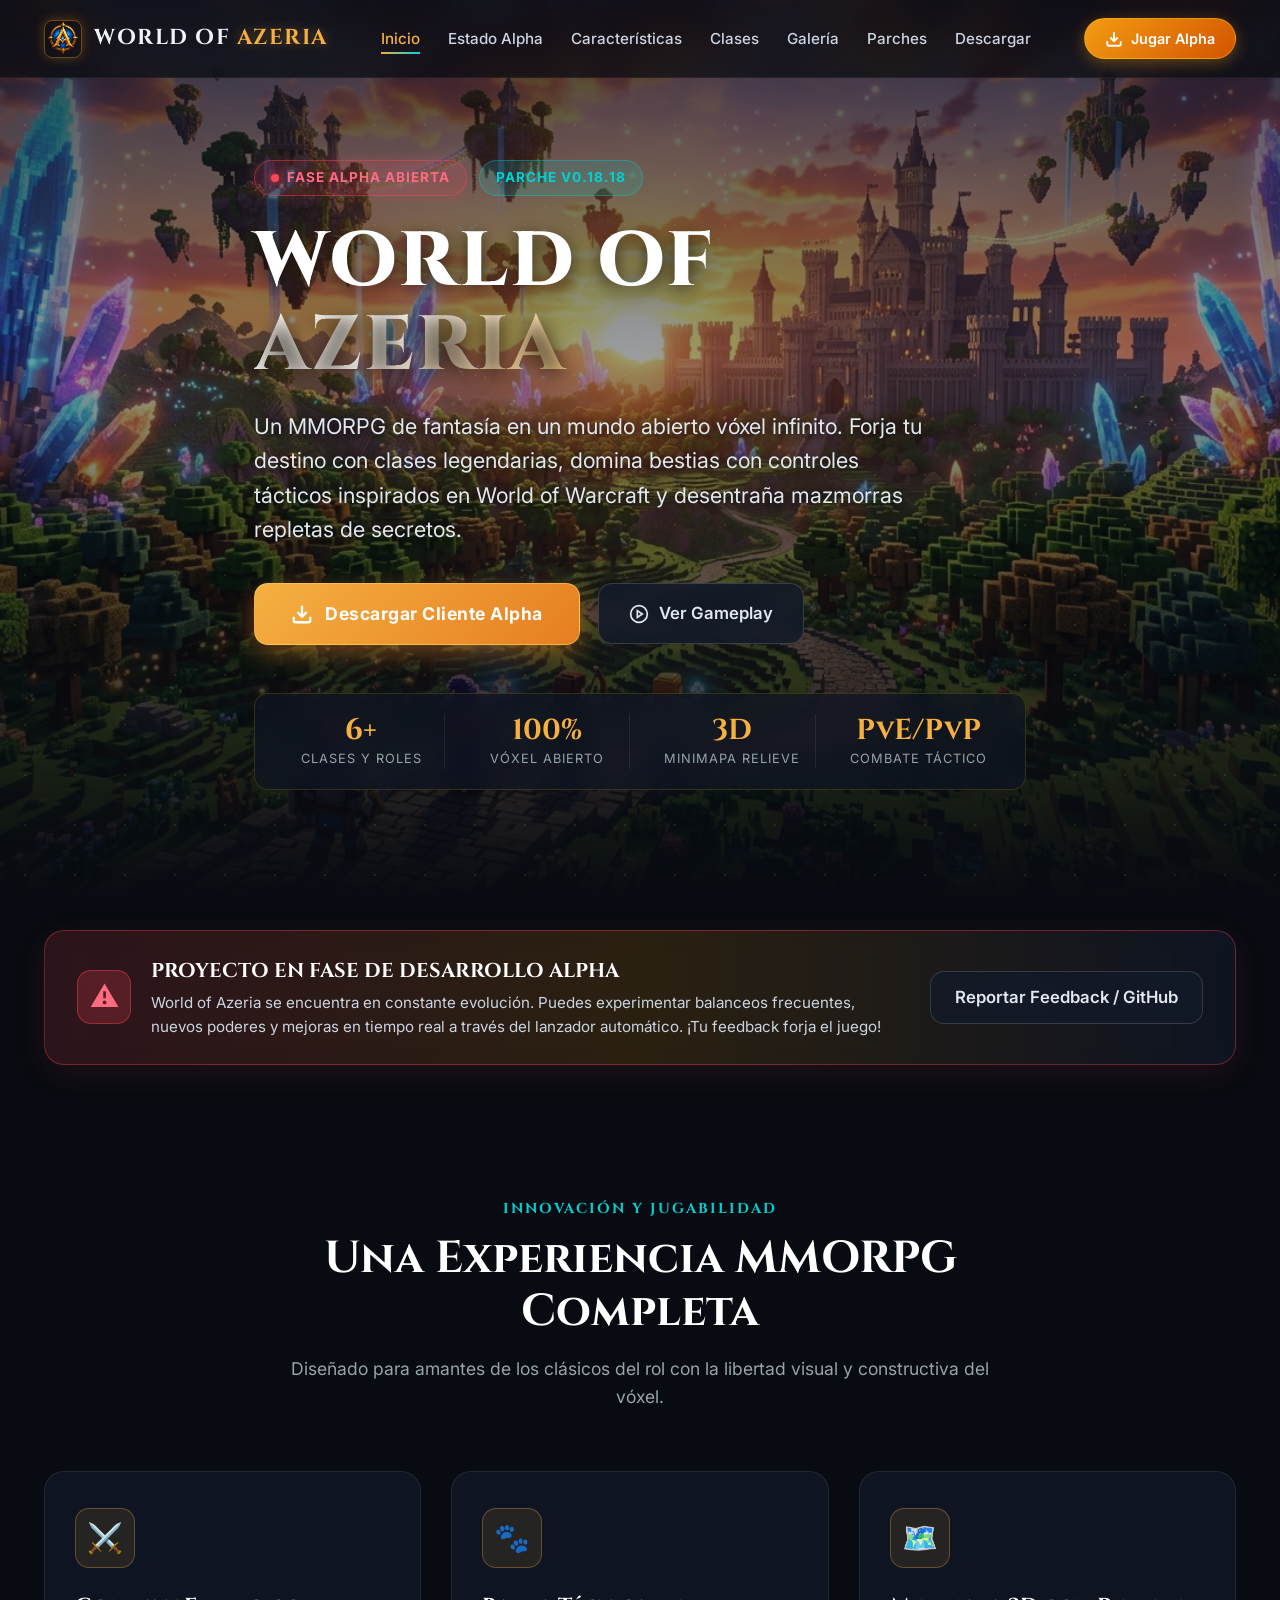
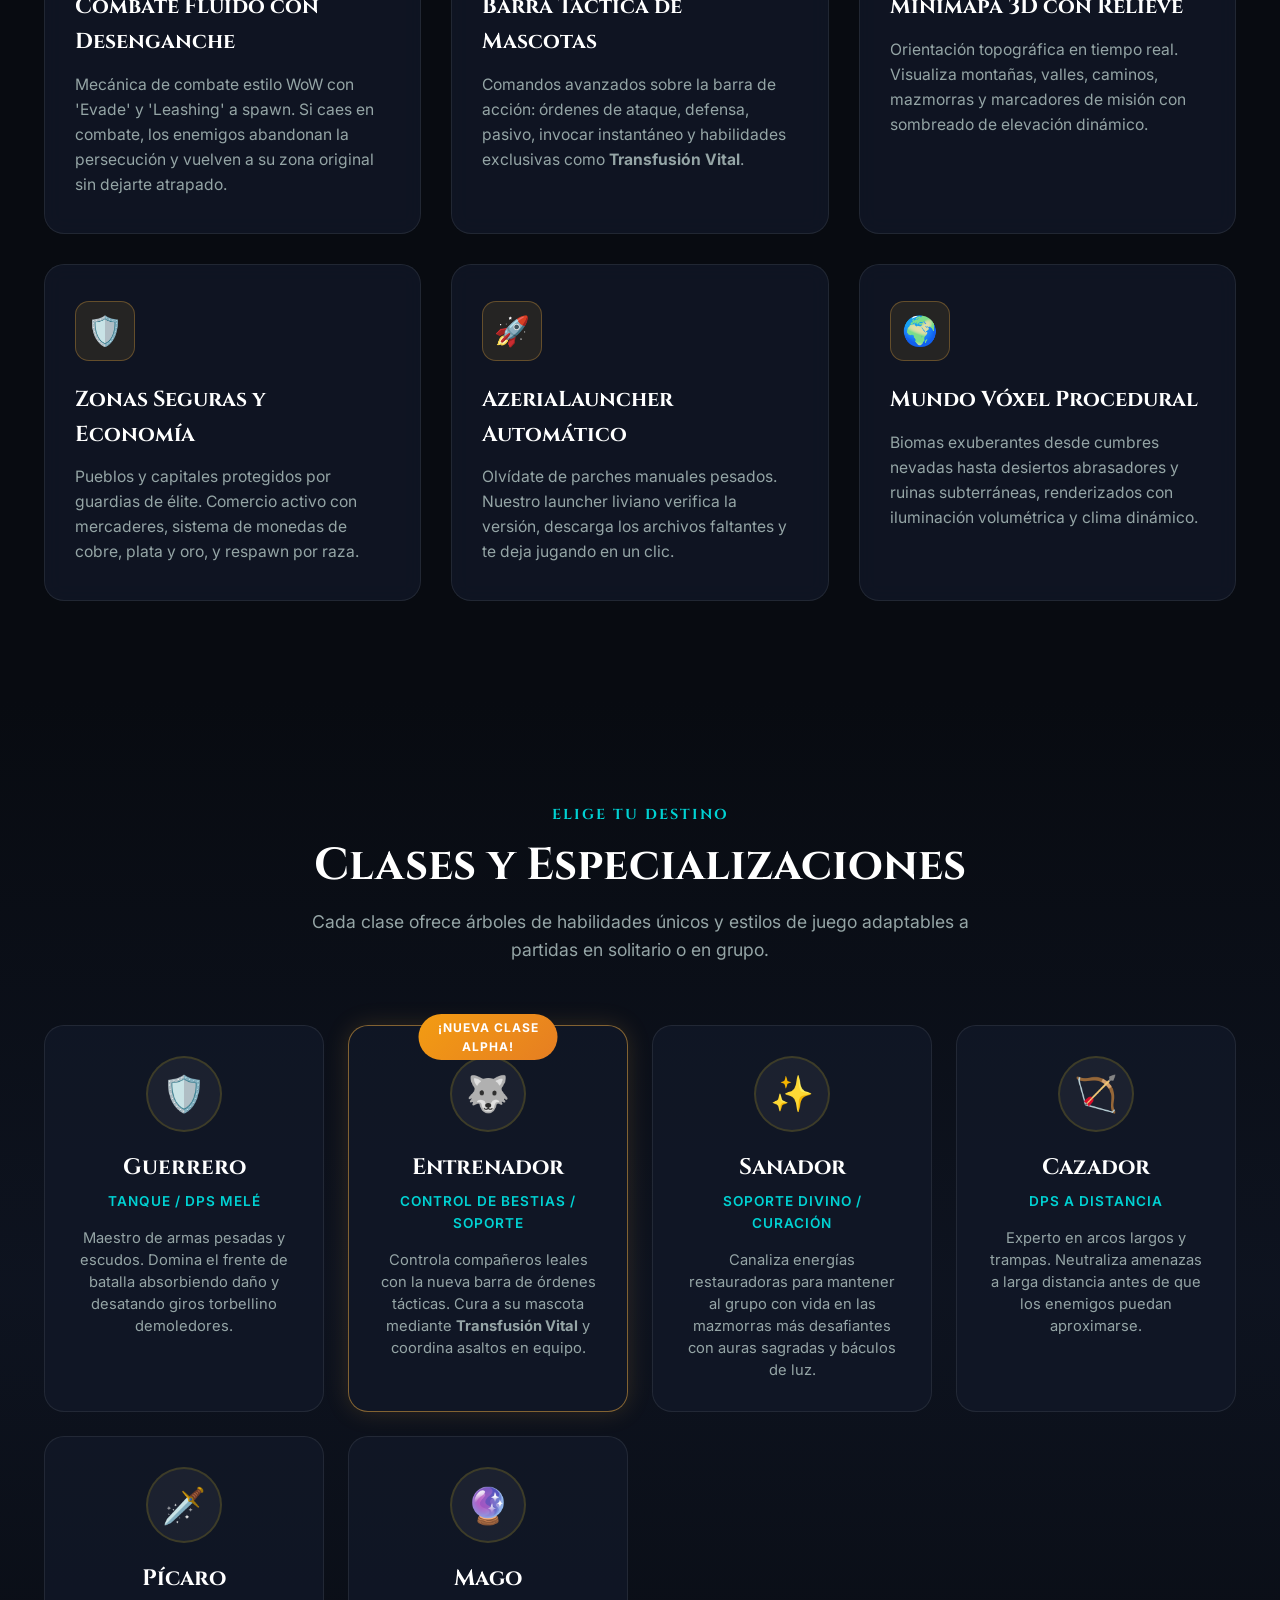
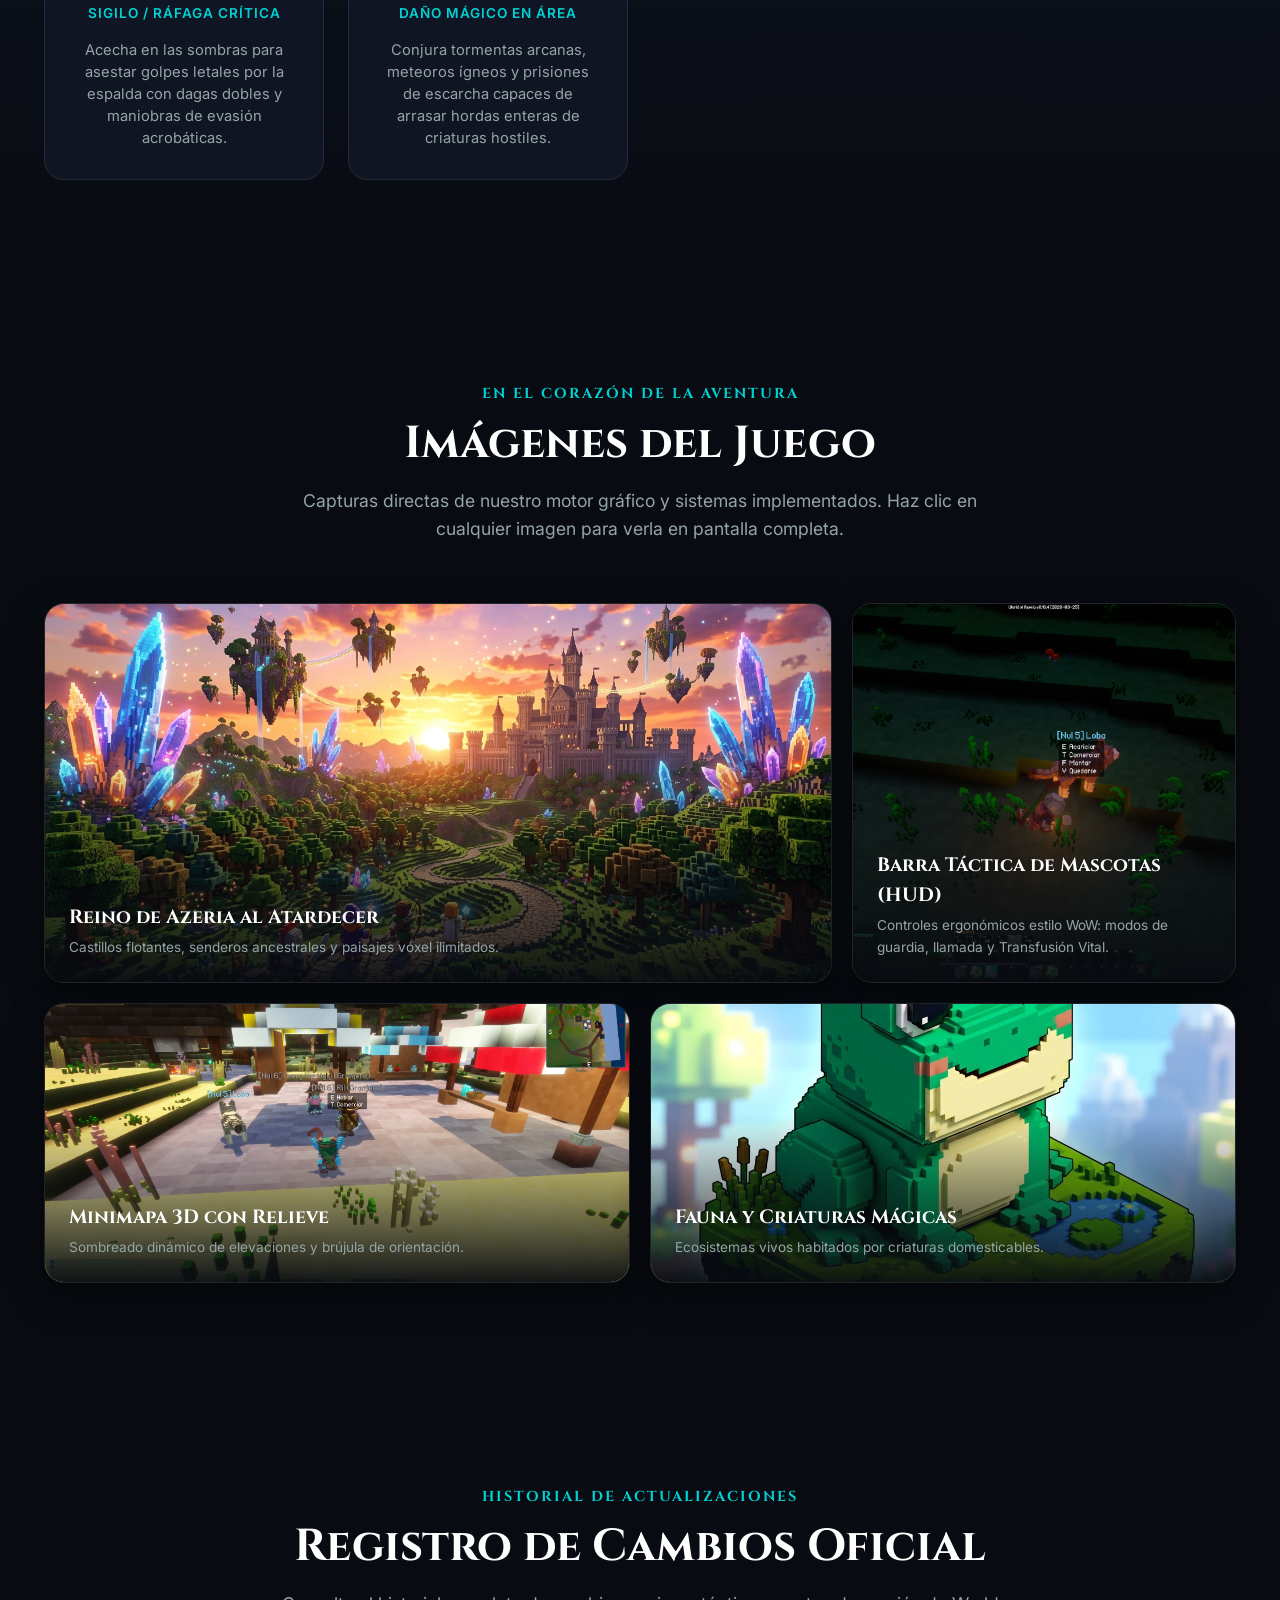
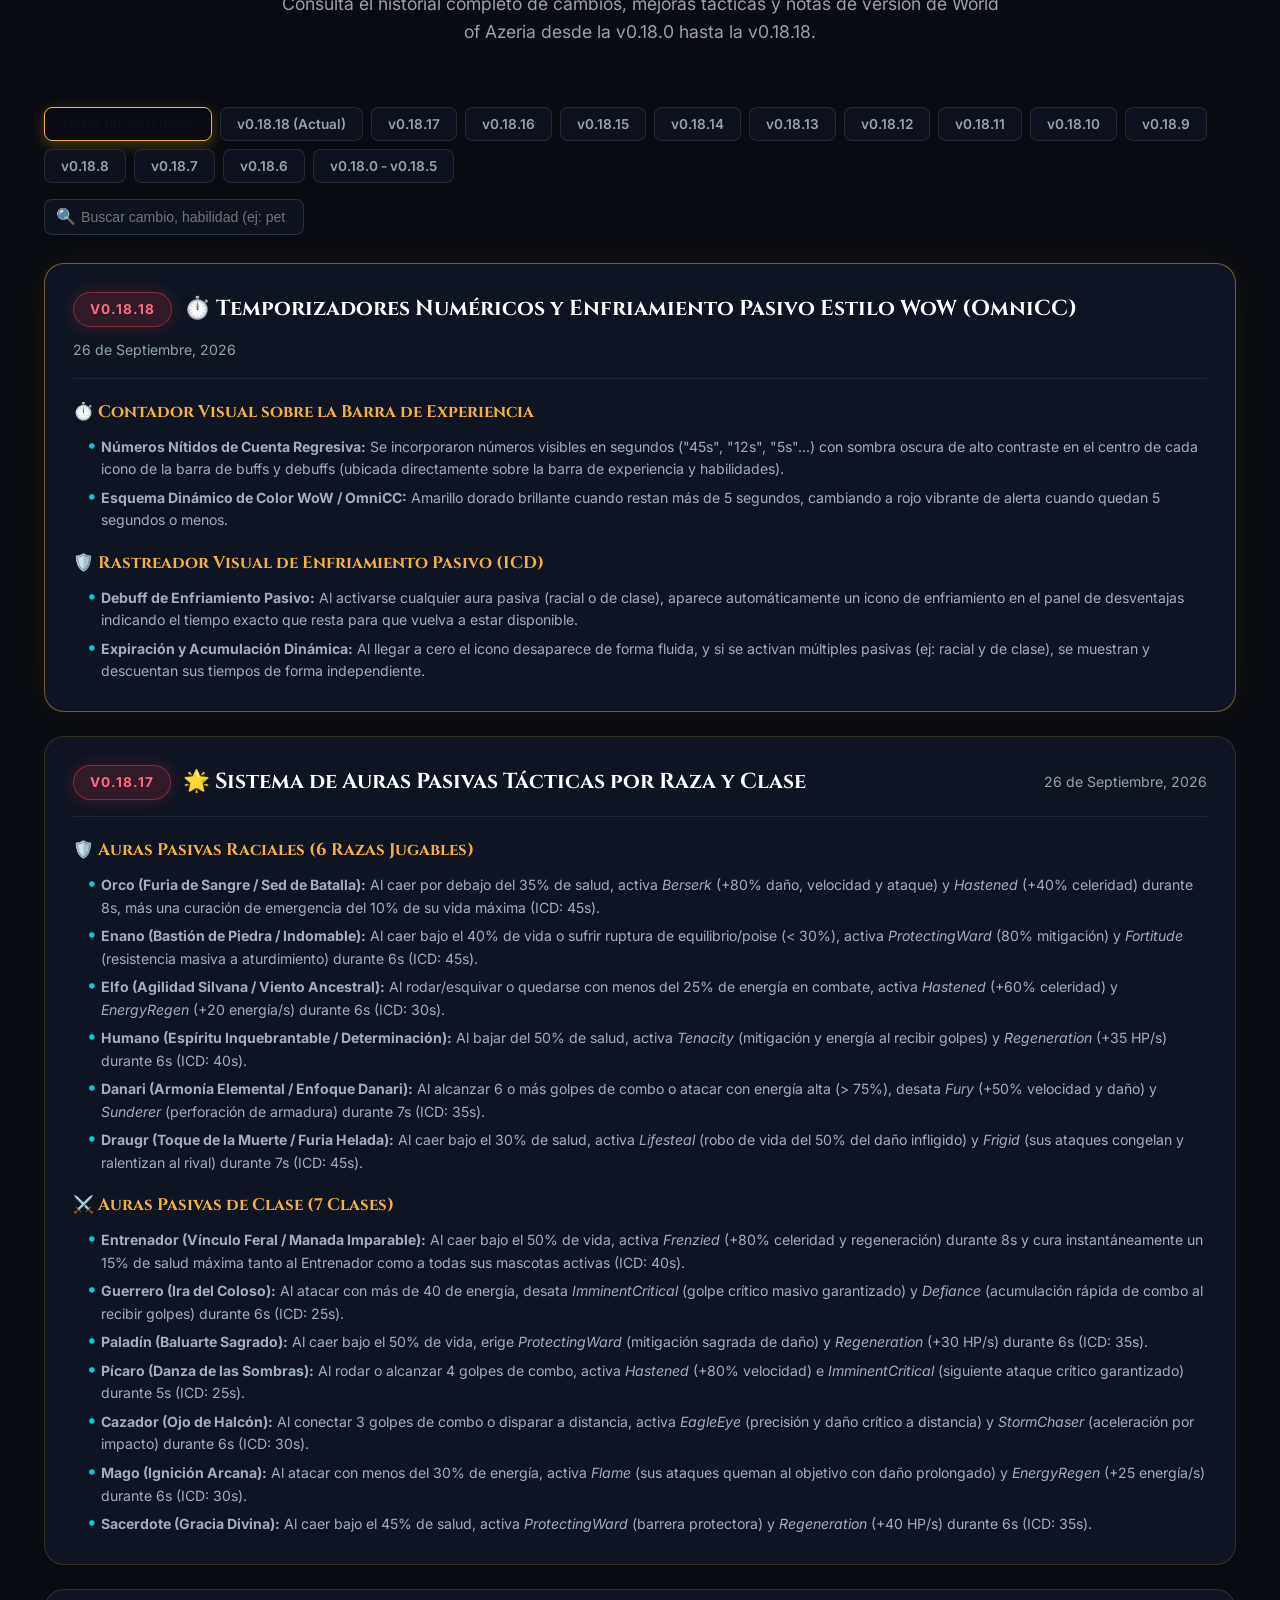
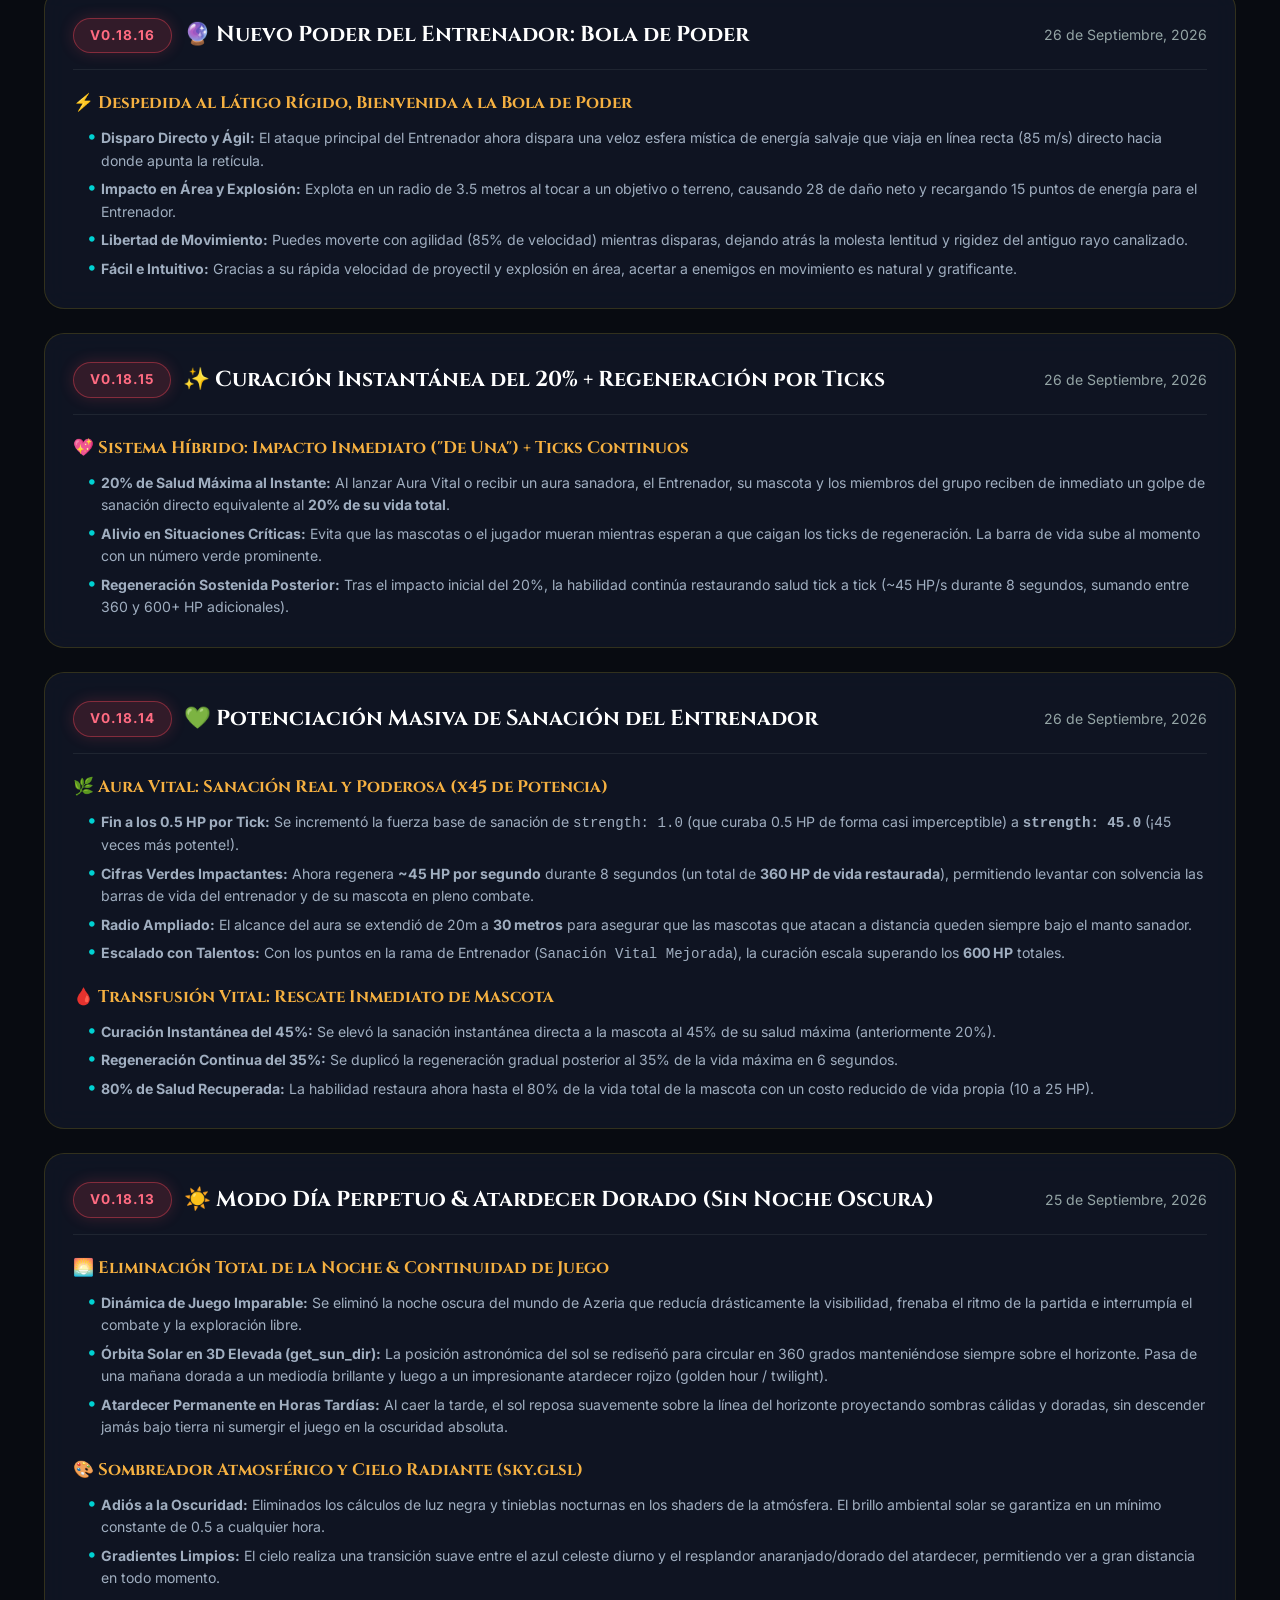
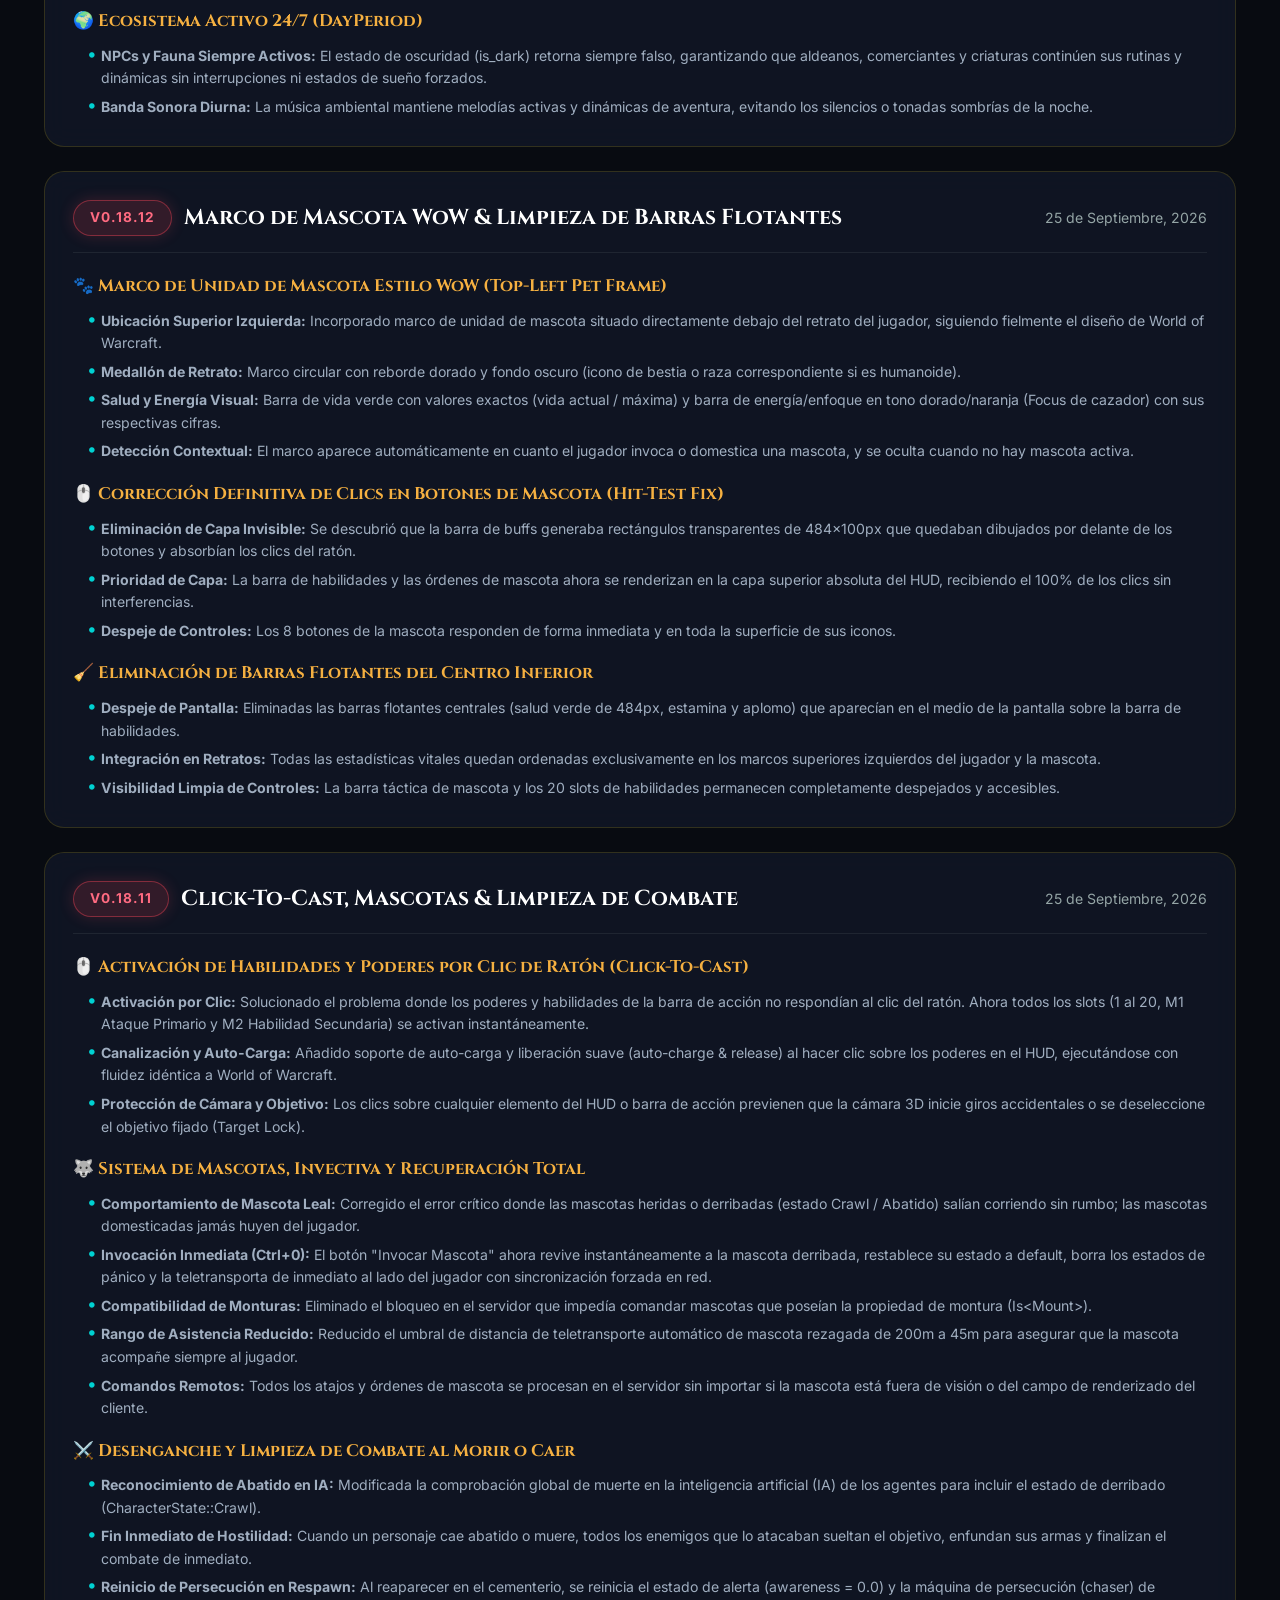
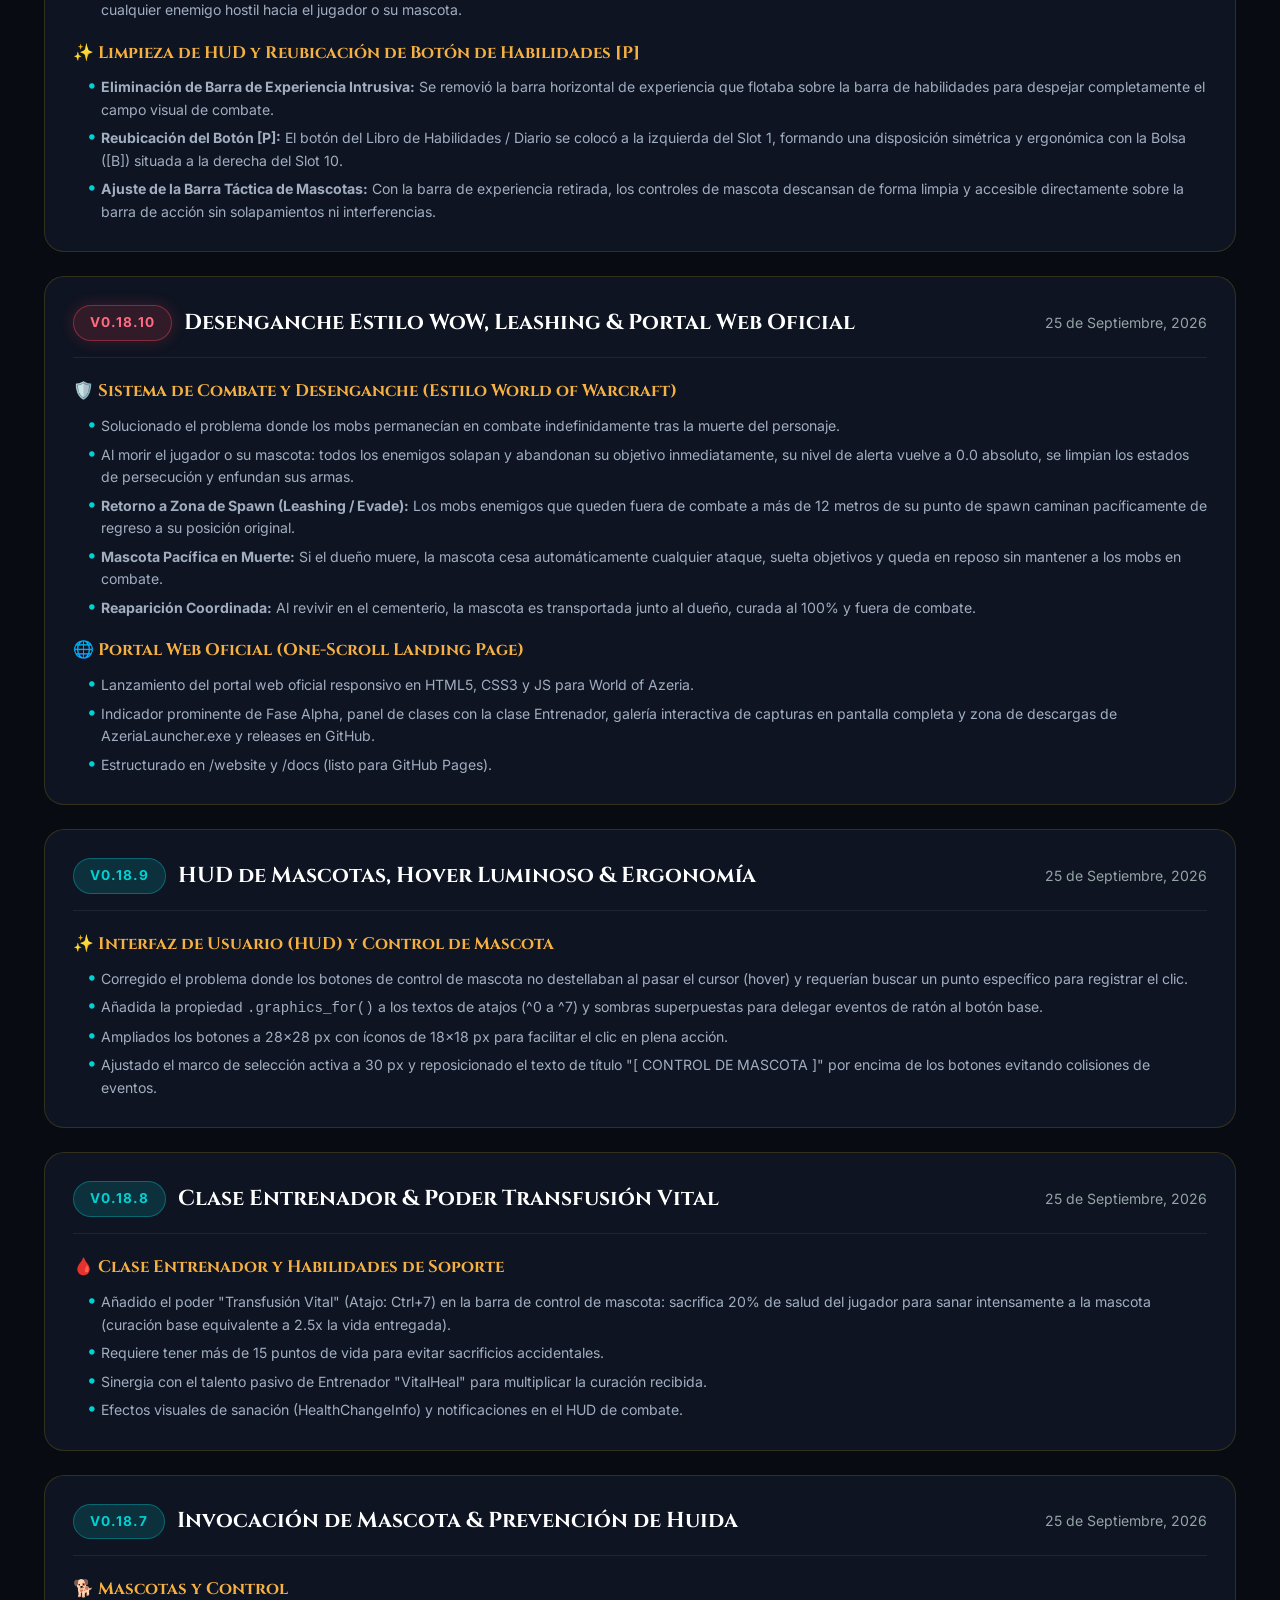
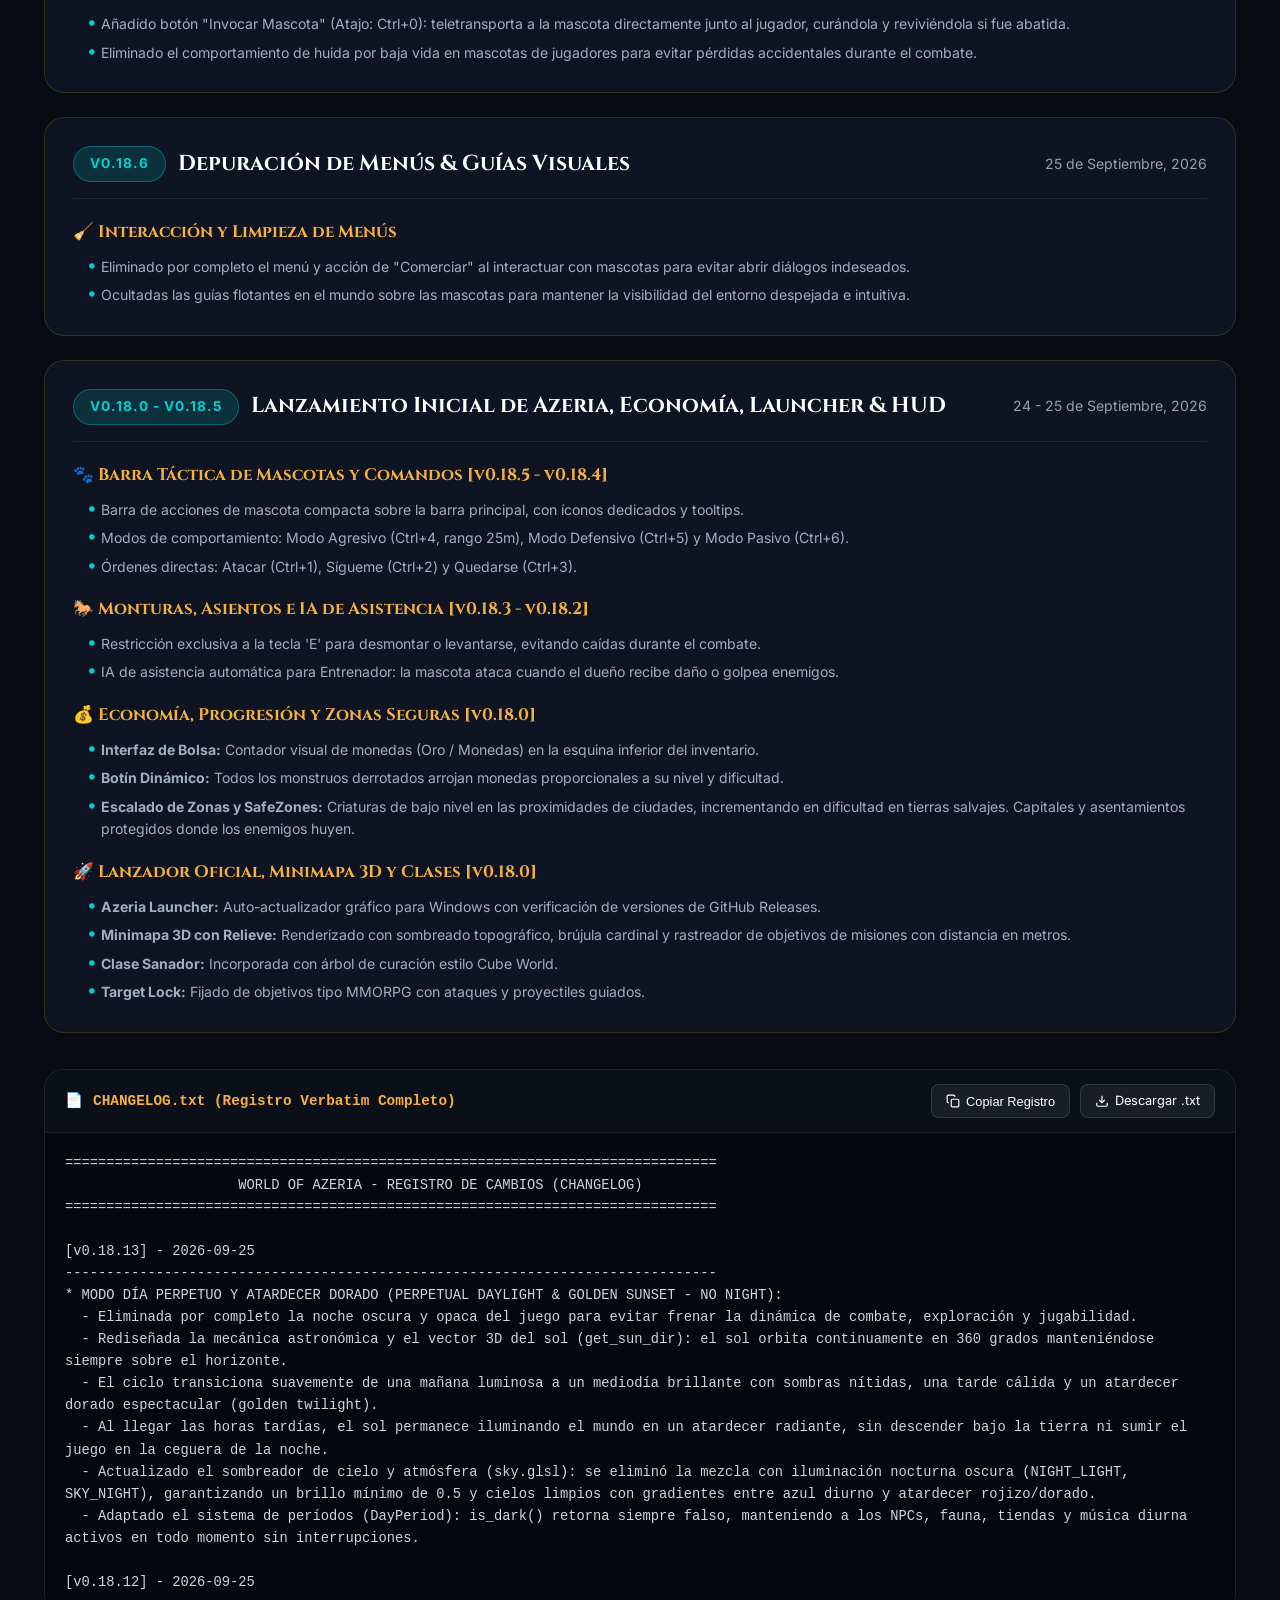
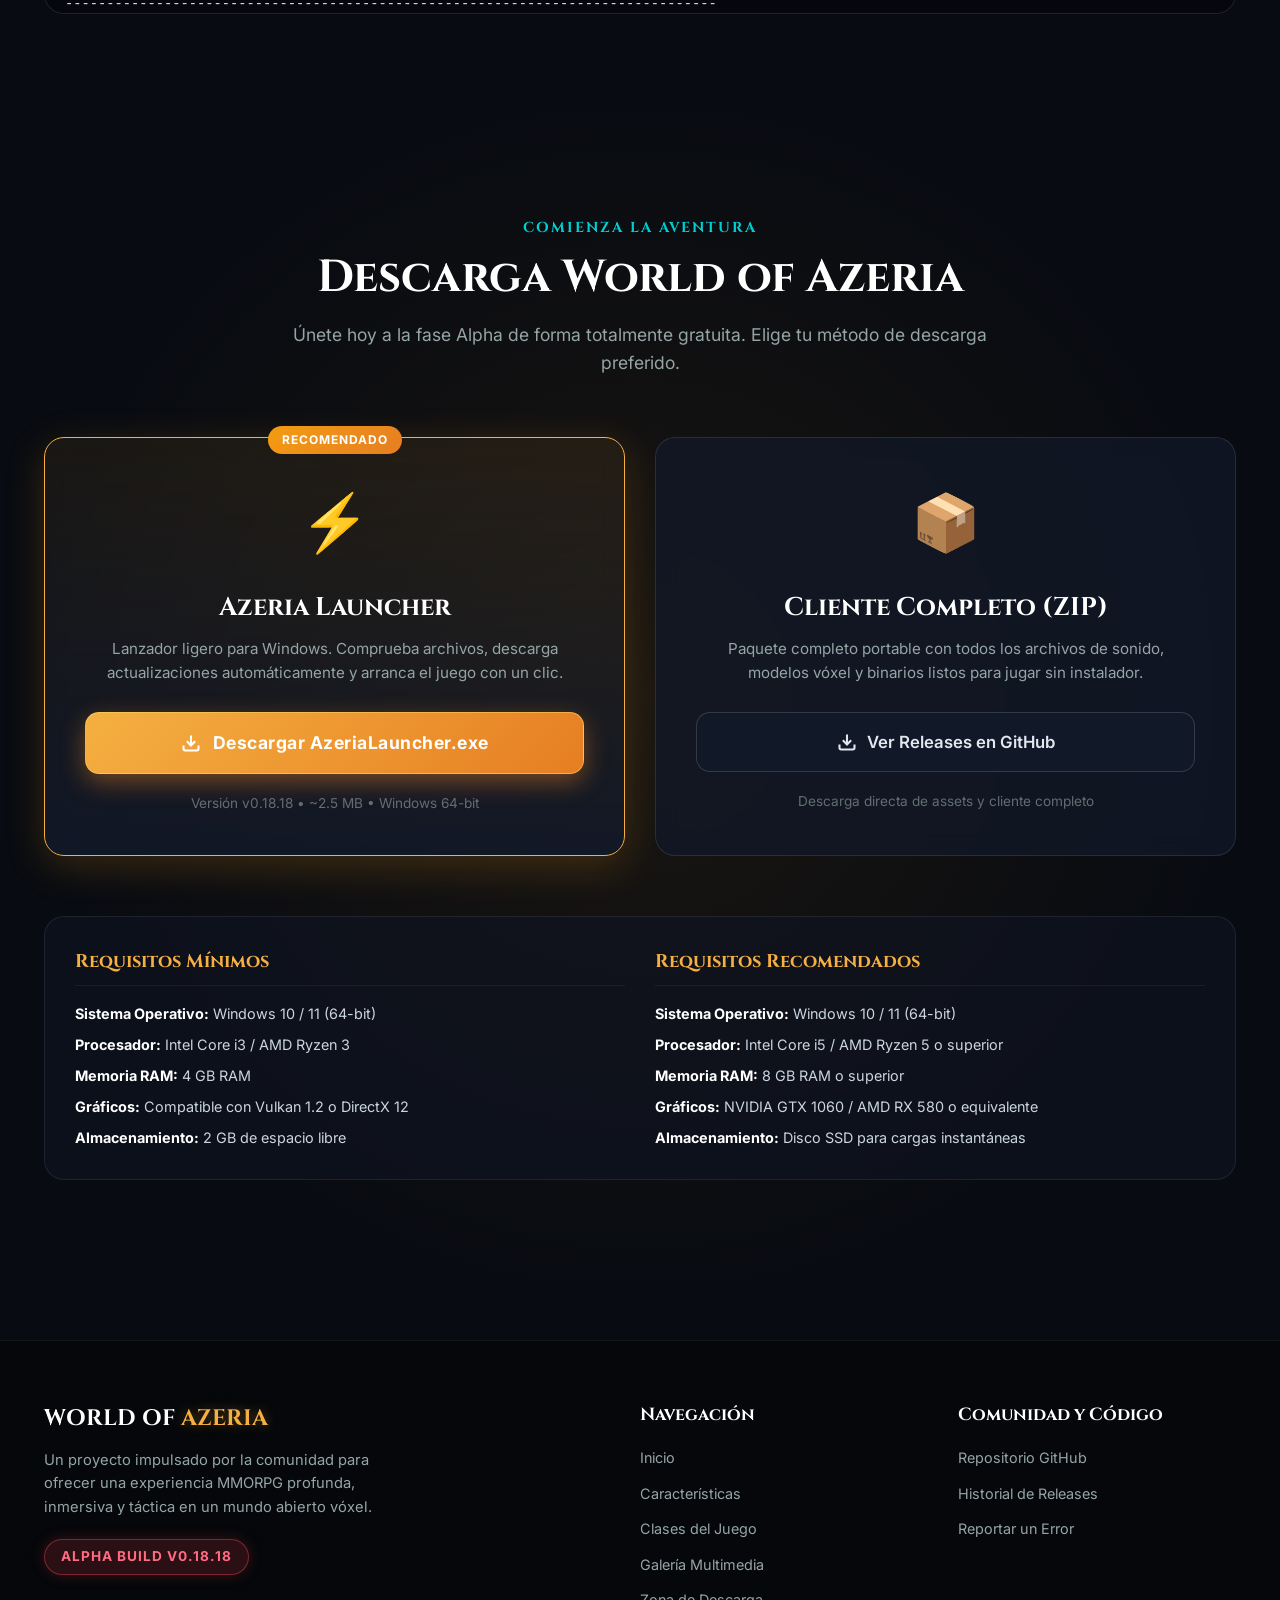
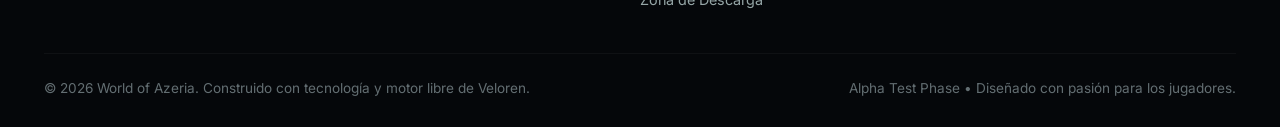
==== docs/index.html @ 495fc320 "feat(hud): temporizadores numericos estilo WoW (OmniCC) y debuff de enfriamiento pasivo (v0.18.18)" ====
<!DOCTYPE html>
<html lang="es">
<head>
  <meta charset="UTF-8">
  <meta name="viewport" content="width=device-width, initial-scale=1.0">
  <title>World of Azeria - MMORPG Vóxel en Español | Alpha Abierta</title>
  <meta name="description" content="World of Azeria es un MMORPG de fantasía en mundo abierto vóxel. Descubre mazmorras épicas, combate dinámico estilo WoW, sistema táctico de mascotas y minimapa 3D. ¡Descarga la Alpha gratis!">
  
  <!-- Favicon -->
  <link rel="icon" type="image/png" href="images/logo.png">

  <!-- Google Fonts: Cinzel & Inter -->
  <link rel="preconnect" href="https://fonts.googleapis.com">
  <link rel="preconnect" href="https://fonts.gstatic.com" crossorigin>
  <link href="https://fonts.googleapis.com/css2?family=Cinzel:wght@600;700;800;900&family=Inter:wght@400;500;600;700&display=swap" rel="stylesheet">

  <!-- Stylesheet -->
  <link rel="stylesheet" href="css/style.css">
</head>
<body>

  <!-- BARRA DE NAVEGACIÓN -->
  <header class="navbar">
    <div class="container nav-container">
      <a href="#inicio" class="nav-brand">
        <img src="images/logo.png" alt="World of Azeria Logo" class="nav-logo-img">
        <span>WORLD OF <span class="text-gold">AZERIA</span></span>
      </a>

      <ul class="nav-links">
        <li><a href="#inicio" class="nav-link active">Inicio</a></li>
        <li><a href="#alpha" class="nav-link">Estado Alpha</a></li>
        <li><a href="#caracteristicas" class="nav-link">Características</a></li>
        <li><a href="#clases" class="nav-link">Clases</a></li>
        <li><a href="#galeria" class="nav-link">Galería</a></li>
        <li><a href="#parches" class="nav-link">Parches</a></li>
        <li><a href="#descargar" class="nav-link">Descargar</a></li>
      </ul>

      <div class="nav-actions">
        <a href="#descargar" class="btn-nav-download">
          <svg width="18" height="18" viewBox="0 0 24 24" fill="none" stroke="currentColor" stroke-width="2.5"><path d="M21 15v4a2 2 0 0 1-2 2H5a2 2 0 0 1-2-2v-4"/><polyline points="7 10 12 15 17 10"/><line x1="12" y1="15" x2="12" y2="3"/></svg>
          Jugar Alpha
        </a>
        <button class="nav-toggle" aria-label="Menú">☰</button>
      </div>
    </div>
  </header>

  <!-- HERO SECTION -->
  <section id="inicio" class="hero-section">
    <div class="hero-overlay"></div>
    <div class="hero-particles"></div>

    <div class="container hero-content">
      <div class="hero-badges">
        <span class="badge badge-alpha">
          <span class="pulse-dot"></span>
          Fase Alpha Abierta
        </span>
        <span class="badge badge-version">Parche v0.18.18</span>
      </div>

      <h1 class="hero-title">
        WORLD OF <span>AZERIA</span>
      </h1>

      <p class="hero-subtitle">
        Un MMORPG de fantasía en un mundo abierto vóxel infinito. Forja tu destino con clases legendarias, domina bestias con controles tácticos inspirados en World of Warcraft y desentraña mazmorras repletas de secretos.
      </p>

      <div class="hero-cta">
        <a href="#descargar" class="btn-primary">
          <svg width="22" height="22" viewBox="0 0 24 24" fill="none" stroke="currentColor" stroke-width="2.5"><path d="M21 15v4a2 2 0 0 1-2 2H5a2 2 0 0 1-2-2v-4"/><polyline points="7 10 12 15 17 10"/><line x1="12" y1="15" x2="12" y2="3"/></svg>
          Descargar Cliente Alpha
        </a>
        <a href="#galeria" class="btn-secondary">
          <svg width="20" height="20" viewBox="0 0 24 24" fill="none" stroke="currentColor" stroke-width="2"><circle cx="12" cy="12" r="10"/><polygon points="10 8 16 12 10 16 10 8"/></svg>
          Ver Gameplay
        </a>
      </div>

      <div class="hero-stats">
        <div class="stat-item">
          <div class="stat-number">6+</div>
          <div class="stat-label">Clases y Roles</div>
        </div>
        <div class="stat-item">
          <div class="stat-number">100%</div>
          <div class="stat-label">Vóxel Abierto</div>
        </div>
        <div class="stat-item">
          <div class="stat-number">3D</div>
          <div class="stat-label">Minimapa Relieve</div>
        </div>
        <div class="stat-item">
          <div class="stat-number">PvE/PvP</div>
          <div class="stat-label">Combate Táctico</div>
        </div>
      </div>
    </div>
  </section>

  <!-- BANNER INFORMATIVO: FASE ALPHA -->
  <section id="alpha" class="alpha-banner-section">
    <div class="container">
      <div class="alpha-banner">
        <div class="alpha-banner-left">
          <div class="alpha-icon-box">⚠️</div>
          <div class="alpha-banner-text">
            <h4>PROYECTO EN FASE DE DESARROLLO ALPHA</h4>
            <p>World of Azeria se encuentra en constante evolución. Puedes experimentar balanceos frecuentes, nuevos poderes y mejoras en tiempo real a través del lanzador automático. ¡Tu feedback forja el juego!</p>
          </div>
        </div>
        <a href="https://github.com/kambire/veloren" target="_blank" rel="noopener" class="btn-secondary" style="white-space: nowrap; padding: 12px 24px;">
          Reportar Feedback / GitHub
        </a>
      </div>
    </div>
  </section>

  <!-- CARACTERÍSTICAS PRINCIPALES -->
  <section id="caracteristicas" class="section">
    <div class="container">
      <div class="section-header">
        <span class="section-tag">Innovación y Jugabilidad</span>
        <h2 class="section-title">Una Experiencia MMORPG Completa</h2>
        <p class="section-description">Diseñado para amantes de los clásicos del rol con la libertad visual y constructiva del vóxel.</p>
      </div>

      <div class="features-grid">
        <!-- Feature 1 -->
        <div class="feature-card">
          <div class="feature-icon-wrapper">⚔️</div>
          <h3 class="feature-title">Combate Fluido con Desenganche</h3>
          <p class="feature-desc">Mecánica de combate estilo WoW con 'Evade' y 'Leashing' a spawn. Si caes en combate, los enemigos abandonan la persecución y vuelven a su zona original sin dejarte atrapado.</p>
        </div>

        <!-- Feature 2 -->
        <div class="feature-card">
          <div class="feature-icon-wrapper">🐾</div>
          <h3 class="feature-title">Barra Táctica de Mascotas</h3>
          <p class="feature-desc">Comandos avanzados sobre la barra de acción: órdenes de ataque, defensa, pasivo, invocar instantáneo y habilidades exclusivas como <strong>Transfusión Vital</strong>.</p>
        </div>

        <!-- Feature 3 -->
        <div class="feature-card">
          <div class="feature-icon-wrapper">🗺️</div>
          <h3 class="feature-title">Minimapa 3D con Relieve</h3>
          <p class="feature-desc">Orientación topográfica en tiempo real. Visualiza montañas, valles, caminos, mazmorras y marcadores de misión con sombreado de elevación dinámico.</p>
        </div>

        <!-- Feature 4 -->
        <div class="feature-card">
          <div class="feature-icon-wrapper">🛡️</div>
          <h3 class="feature-title">Zonas Seguras y Economía</h3>
          <p class="feature-desc">Pueblos y capitales protegidos por guardias de élite. Comercio activo con mercaderes, sistema de monedas de cobre, plata y oro, y respawn por raza.</p>
        </div>

        <!-- Feature 5 -->
        <div class="feature-card">
          <div class="feature-icon-wrapper">🚀</div>
          <h3 class="feature-title">AzeriaLauncher Automático</h3>
          <p class="feature-desc">Olvídate de parches manuales pesados. Nuestro launcher liviano verifica la versión, descarga los archivos faltantes y te deja jugando en un clic.</p>
        </div>

        <!-- Feature 6 -->
        <div class="feature-card">
          <div class="feature-icon-wrapper">🌍</div>
          <h3 class="feature-title">Mundo Vóxel Procedural</h3>
          <p class="feature-desc">Biomas exuberantes desde cumbres nevadas hasta desiertos abrasadores y ruinas subterráneas, renderizados con iluminación volumétrica y clima dinámico.</p>
        </div>
      </div>
    </div>
  </section>

  <!-- CLASES Y ARQUETIPOS -->
  <section id="clases" class="section classes-section">
    <div class="container">
      <div class="section-header">
        <span class="section-tag">Elige Tu Destino</span>
        <h2 class="section-title">Clases y Especializaciones</h2>
        <p class="section-description">Cada clase ofrece árboles de habilidades únicos y estilos de juego adaptables a partidas en solitario o en grupo.</p>
      </div>

      <div class="classes-grid">
        <!-- Guerrero -->
        <div class="class-card">
          <div class="class-avatar">🛡️</div>
          <h3 class="class-name">Guerrero</h3>
          <div class="class-role">Tanque / DPS Melé</div>
          <p class="class-description">Maestro de armas pesadas y escudos. Domina el frente de batalla absorbiendo daño y desatando giros torbellino demoledores.</p>
        </div>

        <!-- Entrenador (Destacado) -->
        <div class="class-card featured">
          <span class="class-featured-badge">¡Nueva Clase Alpha!</span>
          <div class="class-avatar">🐺</div>
          <h3 class="class-name">Entrenador</h3>
          <div class="class-role">Control de Bestias / Soporte</div>
          <p class="class-description">Controla compañeros leales con la nueva barra de órdenes tácticas. Cura a su mascota mediante <strong>Transfusión Vital</strong> y coordina asaltos en equipo.</p>
        </div>

        <!-- Sanador -->
        <div class="class-card">
          <div class="class-avatar">✨</div>
          <h3 class="class-name">Sanador</h3>
          <div class="class-role">Soporte Divino / Curación</div>
          <p class="class-description">Canaliza energías restauradoras para mantener al grupo con vida en las mazmorras más desafiantes con auras sagradas y báculos de luz.</p>
        </div>

        <!-- Cazador -->
        <div class="class-card">
          <div class="class-avatar">🏹</div>
          <h3 class="class-name">Cazador</h3>
          <div class="class-role">DPS a Distancia</div>
          <p class="class-description">Experto en arcos largos y trampas. Neutraliza amenazas a larga distancia antes de que los enemigos puedan aproximarse.</p>
        </div>

        <!-- Pícaro -->
        <div class="class-card">
          <div class="class-avatar">🗡️</div>
          <h3 class="class-name">Pícaro</h3>
          <div class="class-role">Sigilo / Ráfaga Crítica</div>
          <p class="class-description">Acecha en las sombras para asestar golpes letales por la espalda con dagas dobles y maniobras de evasión acrobáticas.</p>
        </div>

        <!-- Mago -->
        <div class="class-card">
          <div class="class-avatar">🔮</div>
          <h3 class="class-name">Mago</h3>
          <div class="class-role">Daño Mágico en Área</div>
          <p class="class-description">Conjura tormentas arcanas, meteoros ígneos y prisiones de escarcha capaces de arrasar hordas enteras de criaturas hostiles.</p>
        </div>
      </div>
    </div>
  </section>

  <!-- GALERÍA DE IMÁGENES -->
  <section id="galeria" class="section">
    <div class="container">
      <div class="section-header">
        <span class="section-tag">En el Corazón de la Aventura</span>
        <h2 class="section-title">Imágenes del Juego</h2>
        <p class="section-description">Capturas directas de nuestro motor gráfico y sistemas implementados. Haz clic en cualquier imagen para verla en pantalla completa.</p>
      </div>

      <div class="gallery-grid">
        <!-- Hero panoramic shot -->
        <div class="gallery-item large">
          <img src="images/hero_banner.jpg" alt="Reino de Azeria al Atardecer" class="gallery-img">
          <div class="gallery-overlay">
            <h4 class="gallery-caption-title">Reino de Azeria al Atardecer</h4>
            <p class="gallery-caption-desc">Castillos flotantes, senderos ancestrales y paisajes vóxel ilimitados.</p>
          </div>
        </div>

        <!-- Pet bar screenshot -->
        <div class="gallery-item tall">
          <img src="images/screenshot_pet_bar.png" alt="Barra de Control de Mascota" class="gallery-img">
          <div class="gallery-overlay">
            <h4 class="gallery-caption-title">Barra Táctica de Mascotas (HUD)</h4>
            <p class="gallery-caption-desc">Controles ergonómicos estilo WoW: modos de guardia, llamada y Transfusión Vital.</p>
          </div>
        </div>

        <!-- Minimap 3D -->
        <div class="gallery-item medium">
          <img src="images/screenshot_minimap.png" alt="Minimapa 3D con Relieve Topográfico" class="gallery-img">
          <div class="gallery-overlay">
            <h4 class="gallery-caption-title">Minimapa 3D con Relieve</h4>
            <p class="gallery-caption-desc">Sombreado dinámico de elevaciones y brújula de orientación.</p>
          </div>
        </div>

        <!-- Creature / Voxel hero world -->
        <div class="gallery-item medium">
          <img src="images/hero_voxel_world.jpg" alt="Fauna y Exploración de Biomas" class="gallery-img">
          <div class="gallery-overlay">
            <h4 class="gallery-caption-title">Fauna y Criaturas Mágicas</h4>
            <p class="gallery-caption-desc">Ecosistemas vivos habitados por criaturas domesticables.</p>
          </div>
        </div>
      </div>
    </div>
  </section>

  <!-- REGISTRO DE CAMBIOS Y NOTAS DE PARCHE -->
  <section id="parches" class="section">
    <div class="container">
      <div class="section-header">
        <span class="section-tag">Historial de Actualizaciones</span>
        <h2 class="section-title">Registro de Cambios Oficial</h2>
        <p class="section-description">Consulta el historial completo de cambios, mejoras tácticas y notas de versión de World of Azeria desde la v0.18.0 hasta la v0.18.18.</p>
      </div>

      <!-- Controles de Filtro y Búsqueda -->
      <div class="changelog-controls">
        <div class="changelog-filters">
          <button class="changelog-filter-btn active" data-filter="all">Todas las Versiones</button>
          <button class="changelog-filter-btn" data-filter="v0.18.18">v0.18.18 (Actual)</button>
          <button class="changelog-filter-btn" data-filter="v0.18.17">v0.18.17</button>
          <button class="changelog-filter-btn" data-filter="v0.18.16">v0.18.16</button>
          <button class="changelog-filter-btn" data-filter="v0.18.15">v0.18.15</button>
          <button class="changelog-filter-btn" data-filter="v0.18.14">v0.18.14</button>
          <button class="changelog-filter-btn" data-filter="v0.18.13">v0.18.13</button>
          <button class="changelog-filter-btn" data-filter="v0.18.12">v0.18.12</button>
          <button class="changelog-filter-btn" data-filter="v0.18.11">v0.18.11</button>
          <button class="changelog-filter-btn" data-filter="v0.18.10">v0.18.10</button>
          <button class="changelog-filter-btn" data-filter="v0.18.9">v0.18.9</button>
          <button class="changelog-filter-btn" data-filter="v0.18.8">v0.18.8</button>
          <button class="changelog-filter-btn" data-filter="v0.18.7">v0.18.7</button>
          <button class="changelog-filter-btn" data-filter="v0.18.6">v0.18.6</button>
          <button class="changelog-filter-btn" data-filter="legacy">v0.18.0 - v0.18.5</button>
        </div>
        <div class="changelog-search-box">
          <span class="changelog-search-icon">🔍</span>
          <input type="text" id="changelogSearchInput" class="changelog-search-input" placeholder="Buscar cambio, habilidad (ej: pet, combate, oro)...">
        </div>
      </div>

      <!-- Timeline de Tarjetas Detalladas -->
      <div class="changelog-timeline" id="changelogTimeline">
        <!-- v0.18.18 -->
        <article class="changelog-card latest" data-version="v0.18.18">
          <div class="changelog-card-header">
            <div class="changelog-version-meta">
              <span class="badge badge-alpha">v0.18.18</span>
              <h3 class="changelog-version-title">⏱️ Temporizadores Numéricos y Enfriamiento Pasivo Estilo WoW (OmniCC)</h3>
            </div>
            <span class="changelog-date">26 de Septiembre, 2026</span>
          </div>
          
          <h4 class="changelog-section-title">⏱️ Contador Visual sobre la Barra de Experiencia</h4>
          <ul class="changelog-sublist">
            <li><strong>Números Nítidos de Cuenta Regresiva:</strong> Se incorporaron números visibles en segundos ("45s", "12s", "5s"...) con sombra oscura de alto contraste en el centro de cada icono de la barra de buffs y debuffs (ubicada directamente sobre la barra de experiencia y habilidades).</li>
            <li><strong>Esquema Dinámico de Color WoW / OmniCC:</strong> Amarillo dorado brillante cuando restan más de 5 segundos, cambiando a rojo vibrante de alerta cuando quedan 5 segundos o menos.</li>
          </ul>

          <h4 class="changelog-section-title">🛡️ Rastreador Visual de Enfriamiento Pasivo (ICD)</h4>
          <ul class="changelog-sublist">
            <li><strong>Debuff de Enfriamiento Pasivo:</strong> Al activarse cualquier aura pasiva (racial o de clase), aparece automáticamente un icono de enfriamiento en el panel de desventajas indicando el tiempo exacto que resta para que vuelva a estar disponible.</li>
            <li><strong>Expiración y Acumulación Dinámica:</strong> Al llegar a cero el icono desaparece de forma fluida, y si se activan múltiples pasivas (ej: racial y de clase), se muestran y descuentan sus tiempos de forma independiente.</li>
          </ul>
        </article>

        <!-- v0.18.17 -->
        <article class="changelog-card" data-version="v0.18.17">
          <div class="changelog-card-header">
            <div class="changelog-version-meta">
              <span class="badge badge-alpha">v0.18.17</span>
              <h3 class="changelog-version-title">🌟 Sistema de Auras Pasivas Tácticas por Raza y Clase</h3>
            </div>
            <span class="changelog-date">26 de Septiembre, 2026</span>
          </div>
          
          <h4 class="changelog-section-title">🛡️ Auras Pasivas Raciales (6 Razas Jugables)</h4>
          <ul class="changelog-sublist">
            <li><strong>Orco (Furia de Sangre / Sed de Batalla):</strong> Al caer por debajo del 35% de salud, activa <em>Berserk</em> (+80% daño, velocidad y ataque) y <em>Hastened</em> (+40% celeridad) durante 8s, más una curación de emergencia del 10% de su vida máxima (ICD: 45s).</li>
            <li><strong>Enano (Bastión de Piedra / Indomable):</strong> Al caer bajo el 40% de vida o sufrir ruptura de equilibrio/poise (&lt; 30%), activa <em>ProtectingWard</em> (80% mitigación) y <em>Fortitude</em> (resistencia masiva a aturdimiento) durante 6s (ICD: 45s).</li>
            <li><strong>Elfo (Agilidad Silvana / Viento Ancestral):</strong> Al rodar/esquivar o quedarse con menos del 25% de energía en combate, activa <em>Hastened</em> (+60% celeridad) y <em>EnergyRegen</em> (+20 energía/s) durante 6s (ICD: 30s).</li>
            <li><strong>Humano (Espíritu Inquebrantable / Determinación):</strong> Al bajar del 50% de salud, activa <em>Tenacity</em> (mitigación y energía al recibir golpes) y <em>Regeneration</em> (+35 HP/s) durante 6s (ICD: 40s).</li>
            <li><strong>Danari (Armonía Elemental / Enfoque Danari):</strong> Al alcanzar 6 o más golpes de combo o atacar con energía alta (&gt; 75%), desata <em>Fury</em> (+50% velocidad y daño) y <em>Sunderer</em> (perforación de armadura) durante 7s (ICD: 35s).</li>
            <li><strong>Draugr (Toque de la Muerte / Furia Helada):</strong> Al caer bajo el 30% de salud, activa <em>Lifesteal</em> (robo de vida del 50% del daño infligido) y <em>Frigid</em> (sus ataques congelan y ralentizan al rival) durante 7s (ICD: 45s).</li>
          </ul>

          <h4 class="changelog-section-title">⚔️ Auras Pasivas de Clase (7 Clases)</h4>
          <ul class="changelog-sublist">
            <li><strong>Entrenador (Vínculo Feral / Manada Imparable):</strong> Al caer bajo el 50% de vida, activa <em>Frenzied</em> (+80% celeridad y regeneración) durante 8s y cura instantáneamente un 15% de salud máxima tanto al Entrenador como a todas sus mascotas activas (ICD: 40s).</li>
            <li><strong>Guerrero (Ira del Coloso):</strong> Al atacar con más de 40 de energía, desata <em>ImminentCritical</em> (golpe crítico masivo garantizado) y <em>Defiance</em> (acumulación rápida de combo al recibir golpes) durante 6s (ICD: 25s).</li>
            <li><strong>Paladín (Baluarte Sagrado):</strong> Al caer bajo el 50% de vida, erige <em>ProtectingWard</em> (mitigación sagrada de daño) y <em>Regeneration</em> (+30 HP/s) durante 6s (ICD: 35s).</li>
            <li><strong>Pícaro (Danza de las Sombras):</strong> Al rodar o alcanzar 4 golpes de combo, activa <em>Hastened</em> (+80% velocidad) e <em>ImminentCritical</em> (siguiente ataque crítico garantizado) durante 5s (ICD: 25s).</li>
            <li><strong>Cazador (Ojo de Halcón):</strong> Al conectar 3 golpes de combo o disparar a distancia, activa <em>EagleEye</em> (precisión y daño crítico a distancia) y <em>StormChaser</em> (aceleración por impacto) durante 6s (ICD: 30s).</li>
            <li><strong>Mago (Ignición Arcana):</strong> Al atacar con menos del 30% de energía, activa <em>Flame</em> (sus ataques queman al objetivo con daño prolongado) y <em>EnergyRegen</em> (+25 energía/s) durante 6s (ICD: 30s).</li>
            <li><strong>Sacerdote (Gracia Divina):</strong> Al caer bajo el 45% de salud, activa <em>ProtectingWard</em> (barrera protectora) y <em>Regeneration</em> (+40 HP/s) durante 6s (ICD: 35s).</li>
          </ul>
        </article>

        <!-- v0.18.16 -->
        <article class="changelog-card" data-version="v0.18.16">
          <div class="changelog-card-header">
            <div class="changelog-version-meta">
              <span class="badge badge-alpha">v0.18.16</span>
              <h3 class="changelog-version-title">🔮 Nuevo Poder del Entrenador: Bola de Poder</h3>
            </div>
            <span class="changelog-date">26 de Septiembre, 2026</span>
          </div>
          
          <h4 class="changelog-section-title">⚡ Despedida al Látigo Rígido, Bienvenida a la Bola de Poder</h4>
          <ul class="changelog-sublist">
            <li><strong>Disparo Directo y Ágil:</strong> El ataque principal del Entrenador ahora dispara una veloz esfera mística de energía salvaje que viaja en línea recta (85 m/s) directo hacia donde apunta la retícula.</li>
            <li><strong>Impacto en Área y Explosión:</strong> Explota en un radio de 3.5 metros al tocar a un objetivo o terreno, causando 28 de daño neto y recargando 15 puntos de energía para el Entrenador.</li>
            <li><strong>Libertad de Movimiento:</strong> Puedes moverte con agilidad (85% de velocidad) mientras disparas, dejando atrás la molesta lentitud y rigidez del antiguo rayo canalizado.</li>
            <li><strong>Fácil e Intuitivo:</strong> Gracias a su rápida velocidad de proyectil y explosión en área, acertar a enemigos en movimiento es natural y gratificante.</li>
          </ul>
        </article>

        <!-- v0.18.15 -->
        <article class="changelog-card" data-version="v0.18.15">
          <div class="changelog-card-header">
            <div class="changelog-version-meta">
              <span class="badge badge-alpha">v0.18.15</span>
              <h3 class="changelog-version-title">✨ Curación Instantánea del 20% + Regeneración por Ticks</h3>
            </div>
            <span class="changelog-date">26 de Septiembre, 2026</span>
          </div>
          
          <h4 class="changelog-section-title">💖 Sistema Híbrido: Impacto Inmediato ("De Una") + Ticks Continuos</h4>
          <ul class="changelog-sublist">
            <li><strong>20% de Salud Máxima al Instante:</strong> Al lanzar Aura Vital o recibir un aura sanadora, el Entrenador, su mascota y los miembros del grupo reciben de inmediato un golpe de sanación directo equivalente al <strong>20% de su vida total</strong>.</li>
            <li><strong>Alivio en Situaciones Críticas:</strong> Evita que las mascotas o el jugador mueran mientras esperan a que caigan los ticks de regeneración. La barra de vida sube al momento con un número verde prominente.</li>
            <li><strong>Regeneración Sostenida Posterior:</strong> Tras el impacto inicial del 20%, la habilidad continúa restaurando salud tick a tick (~45 HP/s durante 8 segundos, sumando entre 360 y 600+ HP adicionales).</li>
          </ul>
        </article>

        <!-- v0.18.14 -->
        <article class="changelog-card" data-version="v0.18.14">
          <div class="changelog-card-header">
            <div class="changelog-version-meta">
              <span class="badge badge-alpha">v0.18.14</span>
              <h3 class="changelog-version-title">💚 Potenciación Masiva de Sanación del Entrenador</h3>
            </div>
            <span class="changelog-date">26 de Septiembre, 2026</span>
          </div>
          
          <h4 class="changelog-section-title">🌿 Aura Vital: Sanación Real y Poderosa (x45 de Potencia)</h4>
          <ul class="changelog-sublist">
            <li><strong>Fin a los 0.5 HP por Tick:</strong> Se incrementó la fuerza base de sanación de <code>strength: 1.0</code> (que curaba 0.5 HP de forma casi imperceptible) a <strong><code>strength: 45.0</code></strong> (¡45 veces más potente!).</li>
            <li><strong>Cifras Verdes Impactantes:</strong> Ahora regenera <strong>~45 HP por segundo</strong> durante 8 segundos (un total de <strong>360 HP de vida restaurada</strong>), permitiendo levantar con solvencia las barras de vida del entrenador y de su mascota en pleno combate.</li>
            <li><strong>Radio Ampliado:</strong> El alcance del aura se extendió de 20m a <strong>30 metros</strong> para asegurar que las mascotas que atacan a distancia queden siempre bajo el manto sanador.</li>
            <li><strong>Escalado con Talentos:</strong> Con los puntos en la rama de Entrenador (<code>Sanación Vital Mejorada</code>), la curación escala superando los <strong>600 HP</strong> totales.</li>
          </ul>

          <h4 class="changelog-section-title">🩸 Transfusión Vital: Rescate Inmediato de Mascota</h4>
          <ul class="changelog-sublist">
            <li><strong>Curación Instantánea del 45%:</strong> Se elevó la sanación instantánea directa a la mascota al 45% de su salud máxima (anteriormente 20%).</li>
            <li><strong>Regeneración Continua del 35%:</strong> Se duplicó la regeneración gradual posterior al 35% de la vida máxima en 6 segundos.</li>
            <li><strong>80% de Salud Recuperada:</strong> La habilidad restaura ahora hasta el 80% de la vida total de la mascota con un costo reducido de vida propia (10 a 25 HP).</li>
          </ul>
        </article>

        <!-- v0.18.13 -->
        <article class="changelog-card" data-version="v0.18.13">
          <div class="changelog-card-header">
            <div class="changelog-version-meta">
              <span class="badge badge-alpha">v0.18.13</span>
              <h3 class="changelog-version-title">☀️ Modo Día Perpetuo & Atardecer Dorado (Sin Noche Oscura)</h3>
            </div>
            <span class="changelog-date">25 de Septiembre, 2026</span>
          </div>
          
          <h4 class="changelog-section-title">🌅 Eliminación Total de la Noche & Continuidad de Juego</h4>
          <ul class="changelog-sublist">
            <li><strong>Dinámica de Juego Imparable:</strong> Se eliminó la noche oscura del mundo de Azeria que reducía drásticamente la visibilidad, frenaba el ritmo de la partida e interrumpía el combate y la exploración libre.</li>
            <li><strong>Órbita Solar en 3D Elevada (get_sun_dir):</strong> La posición astronómica del sol se rediseñó para circular en 360 grados manteniéndose siempre sobre el horizonte. Pasa de una mañana dorada a un mediodía brillante y luego a un impresionante atardecer rojizo (golden hour / twilight).</li>
            <li><strong>Atardecer Permanente en Horas Tardías:</strong> Al caer la tarde, el sol reposa suavemente sobre la línea del horizonte proyectando sombras cálidas y doradas, sin descender jamás bajo tierra ni sumergir el juego en la oscuridad absoluta.</li>
          </ul>

          <h4 class="changelog-section-title">🎨 Sombreador Atmosférico y Cielo Radiante (sky.glsl)</h4>
          <ul class="changelog-sublist">
            <li><strong>Adiós a la Oscuridad:</strong> Eliminados los cálculos de luz negra y tinieblas nocturnas en los shaders de la atmósfera. El brillo ambiental solar se garantiza en un mínimo constante de 0.5 a cualquier hora.</li>
            <li><strong>Gradientes Limpios:</strong> El cielo realiza una transición suave entre el azul celeste diurno y el resplandor anaranjado/dorado del atardecer, permitiendo ver a gran distancia en todo momento.</li>
          </ul>

          <h4 class="changelog-section-title">🌍 Ecosistema Activo 24/7 (DayPeriod)</h4>
          <ul class="changelog-sublist">
            <li><strong>NPCs y Fauna Siempre Activos:</strong> El estado de oscuridad (is_dark) retorna siempre falso, garantizando que aldeanos, comerciantes y criaturas continúen sus rutinas y dinámicas sin interrupciones ni estados de sueño forzados.</li>
            <li><strong>Banda Sonora Diurna:</strong> La música ambiental mantiene melodías activas y dinámicas de aventura, evitando los silencios o tonadas sombrías de la noche.</li>
          </ul>
        </article>

        <!-- v0.18.12 -->
        <article class="changelog-card" data-version="v0.18.12">
          <div class="changelog-card-header">
            <div class="changelog-version-meta">
              <span class="badge badge-alpha">v0.18.12</span>
              <h3 class="changelog-version-title">Marco de Mascota WoW & Limpieza de Barras Flotantes</h3>
            </div>
            <span class="changelog-date">25 de Septiembre, 2026</span>
          </div>
          
          <h4 class="changelog-section-title">🐾 Marco de Unidad de Mascota Estilo WoW (Top-Left Pet Frame)</h4>
          <ul class="changelog-sublist">
            <li><strong>Ubicación Superior Izquierda:</strong> Incorporado marco de unidad de mascota situado directamente debajo del retrato del jugador, siguiendo fielmente el diseño de World of Warcraft.</li>
            <li><strong>Medallón de Retrato:</strong> Marco circular con reborde dorado y fondo oscuro (icono de bestia o raza correspondiente si es humanoide).</li>
            <li><strong>Salud y Energía Visual:</strong> Barra de vida verde con valores exactos (vida actual / máxima) y barra de energía/enfoque en tono dorado/naranja (Focus de cazador) con sus respectivas cifras.</li>
            <li><strong>Detección Contextual:</strong> El marco aparece automáticamente en cuanto el jugador invoca o domestica una mascota, y se oculta cuando no hay mascota activa.</li>
          </ul>

          <h4 class="changelog-section-title">🖱️ Corrección Definitiva de Clics en Botones de Mascota (Hit-Test Fix)</h4>
          <ul class="changelog-sublist">
            <li><strong>Eliminación de Capa Invisible:</strong> Se descubrió que la barra de buffs generaba rectángulos transparentes de 484x100px que quedaban dibujados por delante de los botones y absorbían los clics del ratón.</li>
            <li><strong>Prioridad de Capa:</strong> La barra de habilidades y las órdenes de mascota ahora se renderizan en la capa superior absoluta del HUD, recibiendo el 100% de los clics sin interferencias.</li>
            <li><strong>Despeje de Controles:</strong> Los 8 botones de la mascota responden de forma inmediata y en toda la superficie de sus iconos.</li>
          </ul>

          <h4 class="changelog-section-title">🧹 Eliminación de Barras Flotantes del Centro Inferior</h4>
          <ul class="changelog-sublist">
            <li><strong>Despeje de Pantalla:</strong> Eliminadas las barras flotantes centrales (salud verde de 484px, estamina y aplomo) que aparecían en el medio de la pantalla sobre la barra de habilidades.</li>
            <li><strong>Integración en Retratos:</strong> Todas las estadísticas vitales quedan ordenadas exclusivamente en los marcos superiores izquierdos del jugador y la mascota.</li>
            <li><strong>Visibilidad Limpia de Controles:</strong> La barra táctica de mascota y los 20 slots de habilidades permanecen completamente despejados y accesibles.</li>
          </ul>
        </article>

        <!-- v0.18.11 -->
        <article class="changelog-card" data-version="v0.18.11">
          <div class="changelog-card-header">
            <div class="changelog-version-meta">
              <span class="badge badge-alpha">v0.18.11</span>
              <h3 class="changelog-version-title">Click-To-Cast, Mascotas & Limpieza de Combate</h3>
            </div>
            <span class="changelog-date">25 de Septiembre, 2026</span>
          </div>
          
          <h4 class="changelog-section-title">🖱️ Activación de Habilidades y Poderes por Clic de Ratón (Click-To-Cast)</h4>
          <ul class="changelog-sublist">
            <li><strong>Activación por Clic:</strong> Solucionado el problema donde los poderes y habilidades de la barra de acción no respondían al clic del ratón. Ahora todos los slots (1 al 20, M1 Ataque Primario y M2 Habilidad Secundaria) se activan instantáneamente.</li>
            <li><strong>Canalización y Auto-Carga:</strong> Añadido soporte de auto-carga y liberación suave (auto-charge & release) al hacer clic sobre los poderes en el HUD, ejecutándose con fluidez idéntica a World of Warcraft.</li>
            <li><strong>Protección de Cámara y Objetivo:</strong> Los clics sobre cualquier elemento del HUD o barra de acción previenen que la cámara 3D inicie giros accidentales o se deseleccione el objetivo fijado (Target Lock).</li>
          </ul>

          <h4 class="changelog-section-title">🐺 Sistema de Mascotas, Invectiva y Recuperación Total</h4>
          <ul class="changelog-sublist">
            <li><strong>Comportamiento de Mascota Leal:</strong> Corregido el error crítico donde las mascotas heridas o derribadas (estado Crawl / Abatido) salían corriendo sin rumbo; las mascotas domesticadas jamás huyen del jugador.</li>
            <li><strong>Invocación Inmediata (Ctrl+0):</strong> El botón "Invocar Mascota" ahora revive instantáneamente a la mascota derribada, restablece su estado a default, borra los estados de pánico y la teletransporta de inmediato al lado del jugador con sincronización forzada en red.</li>
            <li><strong>Compatibilidad de Monturas:</strong> Eliminado el bloqueo en el servidor que impedía comandar mascotas que poseían la propiedad de montura (Is&lt;Mount&gt;).</li>
            <li><strong>Rango de Asistencia Reducido:</strong> Reducido el umbral de distancia de teletransporte automático de mascota rezagada de 200m a 45m para asegurar que la mascota acompañe siempre al jugador.</li>
            <li><strong>Comandos Remotos:</strong> Todos los atajos y órdenes de mascota se procesan en el servidor sin importar si la mascota está fuera de visión o del campo de renderizado del cliente.</li>
          </ul>

          <h4 class="changelog-section-title">⚔️ Desenganche y Limpieza de Combate al Morir o Caer</h4>
          <ul class="changelog-sublist">
            <li><strong>Reconocimiento de Abatido en IA:</strong> Modificada la comprobación global de muerte en la inteligencia artificial (IA) de los agentes para incluir el estado de derribado (CharacterState::Crawl).</li>
            <li><strong>Fin Inmediato de Hostilidad:</strong> Cuando un personaje cae abatido o muere, todos los enemigos que lo atacaban sueltan el objetivo, enfundan sus armas y finalizan el combate de inmediato.</li>
            <li><strong>Reinicio de Persecución en Respawn:</strong> Al reaparecer en el cementerio, se reinicia el estado de alerta (awareness = 0.0) y la máquina de persecución (chaser) de cualquier enemigo hostil hacia el jugador o su mascota.</li>
          </ul>

          <h4 class="changelog-section-title">✨ Limpieza de HUD y Reubicación de Botón de Habilidades [P]</h4>
          <ul class="changelog-sublist">
            <li><strong>Eliminación de Barra de Experiencia Intrusiva:</strong> Se removió la barra horizontal de experiencia que flotaba sobre la barra de habilidades para despejar completamente el campo visual de combate.</li>
            <li><strong>Reubicación del Botón [P]:</strong> El botón del Libro de Habilidades / Diario se colocó a la izquierda del Slot 1, formando una disposición simétrica y ergonómica con la Bolsa ([B]) situada a la derecha del Slot 10.</li>
            <li><strong>Ajuste de la Barra Táctica de Mascotas:</strong> Con la barra de experiencia retirada, los controles de mascota descansan de forma limpia y accesible directamente sobre la barra de acción sin solapamientos ni interferencias.</li>
          </ul>
        </article>

        <!-- v0.18.10 -->
        <article class="changelog-card" data-version="v0.18.10">
          <div class="changelog-card-header">
            <div class="changelog-version-meta">
              <span class="badge badge-alpha">v0.18.10</span>
              <h3 class="changelog-version-title">Desenganche Estilo WoW, Leashing & Portal Web Oficial</h3>
            </div>
            <span class="changelog-date">25 de Septiembre, 2026</span>
          </div>

          <h4 class="changelog-section-title">🛡️ Sistema de Combate y Desenganche (Estilo World of Warcraft)</h4>
          <ul class="changelog-sublist">
            <li>Solucionado el problema donde los mobs permanecían en combate indefinidamente tras la muerte del personaje.</li>
            <li>Al morir el jugador o su mascota: todos los enemigos solapan y abandonan su objetivo inmediatamente, su nivel de alerta vuelve a 0.0 absoluto, se limpian los estados de persecución y enfundan sus armas.</li>
            <li><strong>Retorno a Zona de Spawn (Leashing / Evade):</strong> Los mobs enemigos que queden fuera de combate a más de 12 metros de su punto de spawn caminan pacíficamente de regreso a su posición original.</li>
            <li><strong>Mascota Pacífica en Muerte:</strong> Si el dueño muere, la mascota cesa automáticamente cualquier ataque, suelta objetivos y queda en reposo sin mantener a los mobs en combate.</li>
            <li><strong>Reaparición Coordinada:</strong> Al revivir en el cementerio, la mascota es transportada junto al dueño, curada al 100% y fuera de combate.</li>
          </ul>

          <h4 class="changelog-section-title">🌐 Portal Web Oficial (One-Scroll Landing Page)</h4>
          <ul class="changelog-sublist">
            <li>Lanzamiento del portal web oficial responsivo en HTML5, CSS3 y JS para World of Azeria.</li>
            <li>Indicador prominente de Fase Alpha, panel de clases con la clase Entrenador, galería interactiva de capturas en pantalla completa y zona de descargas de AzeriaLauncher.exe y releases en GitHub.</li>
            <li>Estructurado en /website y /docs (listo para GitHub Pages).</li>
          </ul>
        </article>

        <!-- v0.18.9 -->
        <article class="changelog-card" data-version="v0.18.9">
          <div class="changelog-card-header">
            <div class="changelog-version-meta">
              <span class="badge badge-version">v0.18.9</span>
              <h3 class="changelog-version-title">HUD de Mascotas, Hover Luminoso & Ergonomía</h3>
            </div>
            <span class="changelog-date">25 de Septiembre, 2026</span>
          </div>

          <h4 class="changelog-section-title">✨ Interfaz de Usuario (HUD) y Control de Mascota</h4>
          <ul class="changelog-sublist">
            <li>Corregido el problema donde los botones de control de mascota no destellaban al pasar el cursor (hover) y requerían buscar un punto específico para registrar el clic.</li>
            <li>Añadida la propiedad <code>.graphics_for()</code> a los textos de atajos (^0 a ^7) y sombras superpuestas para delegar eventos de ratón al botón base.</li>
            <li>Ampliados los botones a 28x28 px con íconos de 18x18 px para facilitar el clic en plena acción.</li>
            <li>Ajustado el marco de selección activa a 30 px y reposicionado el texto de título "[ CONTROL DE MASCOTA ]" por encima de los botones evitando colisiones de eventos.</li>
          </ul>
        </article>

        <!-- v0.18.8 -->
        <article class="changelog-card" data-version="v0.18.8">
          <div class="changelog-card-header">
            <div class="changelog-version-meta">
              <span class="badge badge-version">v0.18.8</span>
              <h3 class="changelog-version-title">Clase Entrenador & Poder Transfusión Vital</h3>
            </div>
            <span class="changelog-date">25 de Septiembre, 2026</span>
          </div>

          <h4 class="changelog-section-title">🩸 Clase Entrenador y Habilidades de Soporte</h4>
          <ul class="changelog-sublist">
            <li>Añadido el poder "Transfusión Vital" (Atajo: Ctrl+7) en la barra de control de mascota: sacrifica 20% de salud del jugador para sanar intensamente a la mascota (curación base equivalente a 2.5x la vida entregada).</li>
            <li>Requiere tener más de 15 puntos de vida para evitar sacrificios accidentales.</li>
            <li>Sinergia con el talento pasivo de Entrenador "VitalHeal" para multiplicar la curación recibida.</li>
            <li>Efectos visuales de sanación (HealthChangeInfo) y notificaciones en el HUD de combate.</li>
          </ul>
        </article>

        <!-- v0.18.7 -->
        <article class="changelog-card" data-version="v0.18.7">
          <div class="changelog-card-header">
            <div class="changelog-version-meta">
              <span class="badge badge-version">v0.18.7</span>
              <h3 class="changelog-version-title">Invocación de Mascota & Prevención de Huida</h3>
            </div>
            <span class="changelog-date">25 de Septiembre, 2026</span>
          </div>

          <h4 class="changelog-section-title">🐕 Mascotas y Control</h4>
          <ul class="changelog-sublist">
            <li>Añadido botón "Invocar Mascota" (Atajo: Ctrl+0): teletransporta a la mascota directamente junto al jugador, curándola y reviviéndola si fue abatida.</li>
            <li>Eliminado el comportamiento de huida por baja vida en mascotas de jugadores para evitar pérdidas accidentales durante el combate.</li>
          </ul>
        </article>

        <!-- v0.18.6 -->
        <article class="changelog-card" data-version="v0.18.6">
          <div class="changelog-card-header">
            <div class="changelog-version-meta">
              <span class="badge badge-version">v0.18.6</span>
              <h3 class="changelog-version-title">Depuración de Menús & Guías Visuales</h3>
            </div>
            <span class="changelog-date">25 de Septiembre, 2026</span>
          </div>

          <h4 class="changelog-section-title">🧹 Interacción y Limpieza de Menús</h4>
          <ul class="changelog-sublist">
            <li>Eliminado por completo el menú y acción de "Comerciar" al interactuar con mascotas para evitar abrir diálogos indeseados.</li>
            <li>Ocultadas las guías flotantes en el mundo sobre las mascotas para mantener la visibilidad del entorno despejada e intuitiva.</li>
          </ul>
        </article>

        <!-- Legacy: v0.18.5 a v0.18.0 -->
        <article class="changelog-card" data-version="legacy">
          <div class="changelog-card-header">
            <div class="changelog-version-meta">
              <span class="badge badge-version">v0.18.0 - v0.18.5</span>
              <h3 class="changelog-version-title">Lanzamiento Inicial de Azeria, Economía, Launcher & HUD</h3>
            </div>
            <span class="changelog-date">24 - 25 de Septiembre, 2026</span>
          </div>

          <h4 class="changelog-section-title">🐾 Barra Táctica de Mascotas y Comandos [v0.18.5 - v0.18.4]</h4>
          <ul class="changelog-sublist">
            <li>Barra de acciones de mascota compacta sobre la barra principal, con íconos dedicados y tooltips.</li>
            <li>Modos de comportamiento: Modo Agresivo (Ctrl+4, rango 25m), Modo Defensivo (Ctrl+5) y Modo Pasivo (Ctrl+6).</li>
            <li>Órdenes directas: Atacar (Ctrl+1), Sígueme (Ctrl+2) y Quedarse (Ctrl+3).</li>
          </ul>

          <h4 class="changelog-section-title">🐎 Monturas, Asientos e IA de Asistencia [v0.18.3 - v0.18.2]</h4>
          <ul class="changelog-sublist">
            <li>Restricción exclusiva a la tecla 'E' para desmontar o levantarse, evitando caídas durante el combate.</li>
            <li>IA de asistencia automática para Entrenador: la mascota ataca cuando el dueño recibe daño o golpea enemigos.</li>
          </ul>

          <h4 class="changelog-section-title">💰 Economía, Progresión y Zonas Seguras [v0.18.0]</h4>
          <ul class="changelog-sublist">
            <li><strong>Interfaz de Bolsa:</strong> Contador visual de monedas (Oro / Monedas) en la esquina inferior del inventario.</li>
            <li><strong>Botín Dinámico:</strong> Todos los monstruos derrotados arrojan monedas proporcionales a su nivel y dificultad.</li>
            <li><strong>Escalado de Zonas y SafeZones:</strong> Criaturas de bajo nivel en las proximidades de ciudades, incrementando en dificultad en tierras salvajes. Capitales y asentamientos protegidos donde los enemigos huyen.</li>
          </ul>

          <h4 class="changelog-section-title">🚀 Lanzador Oficial, Minimapa 3D y Clases [v0.18.0]</h4>
          <ul class="changelog-sublist">
            <li><strong>Azeria Launcher:</strong> Auto-actualizador gráfico para Windows con verificación de versiones de GitHub Releases.</li>
            <li><strong>Minimapa 3D con Relieve:</strong> Renderizado con sombreado topográfico, brújula cardinal y rastreador de objetivos de misiones con distancia en metros.</li>
            <li><strong>Clase Sanador:</strong> Incorporada con árbol de curación estilo Cube World.</li>
            <li><strong>Target Lock:</strong> Fijado de objetivos tipo MMORPG con ataques y proyectiles guiados.</li>
          </ul>
        </article>
      </div>

      <!-- Visor de Archivo Crudo (Raw Console Viewer) -->
      <div class="changelog-raw-wrapper">
        <div class="changelog-raw-header">
          <div class="changelog-raw-header-left">
            <span>📄</span>
            <strong>CHANGELOG.txt (Registro Verbatim Completo)</strong>
          </div>
          <div class="changelog-raw-actions">
            <button id="btnCopyLog" class="changelog-raw-btn">
              <svg width="14" height="14" viewBox="0 0 24 24" fill="none" stroke="currentColor" stroke-width="2"><rect x="9" y="9" width="13" height="13" rx="2" ry="2"/><path d="M5 15H4a2 2 0 0 1-2-2V4a2 2 0 0 1 2-2h9a2 2 0 0 1 2 2v1"/></svg>
              Copiar Registro
            </button>
            <a href="CHANGELOG.txt" download="CHANGELOG.txt" class="changelog-raw-btn">
              <svg width="14" height="14" viewBox="0 0 24 24" fill="none" stroke="currentColor" stroke-width="2"><path d="M21 15v4a2 2 0 0 1-2 2H5a2 2 0 0 1-2-2v-4"/><polyline points="7 10 12 15 17 10"/><line x1="12" y1="15" x2="12" y2="3"/></svg>
              Descargar .txt
            </a>
          </div>
        </div>
        <pre id="changelogRawPre" class="changelog-raw-pre">===============================================================================
                     WORLD OF AZERIA - REGISTRO DE CAMBIOS (CHANGELOG)
===============================================================================

[v0.18.13] - 2026-09-25
-------------------------------------------------------------------------------
* MODO DÍA PERPETUO Y ATARDECER DORADO (PERPETUAL DAYLIGHT & GOLDEN SUNSET - NO NIGHT):
  - Eliminada por completo la noche oscura y opaca del juego para evitar frenar la dinámica de combate, exploración y jugabilidad.
  - Rediseñada la mecánica astronómica y el vector 3D del sol (get_sun_dir): el sol orbita continuamente en 360 grados manteniéndose siempre sobre el horizonte.
  - El ciclo transiciona suavemente de una mañana luminosa a un mediodía brillante con sombras nítidas, una tarde cálida y un atardecer dorado espectacular (golden twilight).
  - Al llegar las horas tardías, el sol permanece iluminando el mundo en un atardecer radiante, sin descender bajo la tierra ni sumir el juego en la ceguera de la noche.
  - Actualizado el sombreador de cielo y atmósfera (sky.glsl): se eliminó la mezcla con iluminación nocturna oscura (NIGHT_LIGHT, SKY_NIGHT), garantizando un brillo mínimo de 0.5 y cielos limpios con gradientes entre azul diurno y atardecer rojizo/dorado.
  - Adaptado el sistema de períodos (DayPeriod): is_dark() retorna siempre falso, manteniendo a los NPCs, fauna, tiendas y música diurna activos en todo momento sin interrupciones.

[v0.18.12] - 2026-09-25
-------------------------------------------------------------------------------
* MARCO DE UNIDAD DE MASCOTA ESTILO WORLD OF WARCRAFT (TOP-LEFT PET FRAME):
  - Añadido marco de unidad para la mascota (WoW Pet Unit Frame) ubicado arriba a la izquierda, exactamente debajo del marco del jugador.
  - Medallón circular de retrato de la mascota con borde dorado y fondo oscuro (icono de bestia o raza si es humanoide).
  - Nombre de la mascota con tipografía de alto contraste y sombra oscura.
  - Barra de Salud (Health Bar) en verde brillante con valores numéricos exactos (actual/máximo) y estado de "MUERTO" si cae abatida.
  - Barra de Energía / Enfoque (Pet Focus Bar) en tono dorado/naranja idéntico al Focus de cazador de WoW con valores numéricos.
  - Visibilidad contextual inteligente: el marco solo se muestra cuando el jugador posee una mascota activa domesticada o invocada.

* CORRECCIÓN DEFINITIVA DE CLICS EN BOTONES DE MASCOTA (HIT-TEST OVERLAY FIX):
  - Identificada y eliminada la causa raíz del bloqueo de clics en la barra de control de mascotas: el widget BuffsBar generaba tres rectángulos transparentes de 484x100px que, por orden de dibujado, se situaban por delante de los botones y absorbían el cursor e inputs de ratón.
  - Reordenado el renderizado en voxygen/src/hud/mod.rs para que la barra de habilidades y los botones de mascota se dibujen siempre por encima de cualquier otro elemento de la interfaz.
  - La barra de buffs ahora solo genera su contenedor cuando realmente hay estados activos, situándose a una altura segura (offset = 180px) por encima de los controles.
  - Ajustada la altura del marco base (state.ids.frame) de 160px a 88px exactos para que jamás invada el área de interacción de las órdenes de mascota.
  - Retirado el rótulo flotante redundante de encabezado que capturaba eventos hacia el botón de invocación. Los 8 botones de la mascota ahora responden en el 100% de su superficie a cualquier clic.

* ELIMINACIÓN DE BARRAS FLOTANTES DEL CENTRO INFERIOR:
  - Eliminadas por completo las barras flotantes redundantes (barra verde de salud de 484px, barra de estamina/energía y barra de aplomo/poise) que aparecían sobre la barra de acción al recibir daño o gastar recursos.
  - La barra de acción y la barra táctica de control de mascotas quedan ahora totalmente despejadas, sin elementos intrusivos ni superposiciones visuales.
  - Todas las estadísticas vitales del jugador se consultan de forma limpia y consolidada en el marco de personaje de la esquina superior izquierda.

[v0.18.11] - 2026-09-25
-------------------------------------------------------------------------------
* ACTIVACIÓN DE HABILIDADES Y PODERES POR CLIC DE RATÓN (CLICK-TO-CAST):
  - Solucionado el problema donde los poderes y habilidades de la barra de acción no se activaban al hacerles clic.
  - Implementada la activación completa de slots por clic de ratón (slots 1 al 20, M1 Ataque Primario y M2 Habilidad Secundaria).
  - Añadido soporte de auto-carga y liberación suave (auto-charge & release) al hacer clic sobre los poderes en el HUD para que canalicen y se ejecuten como en World of Warcraft.
  - Los clics de ratón sobre cualquier widget del HUD o barra de acción ahora previenen que la cámara 3D inicie un giro indeseado o se deseleccione el objetivo actual (Target Lock).

* SISTEMA DE MASCOTAS, INVECTIVA Y RECUPERACIÓN TOTAL:
  - Corregido el error crítico donde las mascotas heridas o derribadas (estado Crawl / Downed) salían corriendo sin rumbo por el mundo; ahora las mascotas domesticadas jamás huyen del jugador.
  - El botón "Invocar Mascota" (Ctrl+0) ahora revive instantáneamente a la mascota derribada, restablece su estado a default, borra los estados de pánico y la teletransporta de inmediato al lado del jugador con sincronización forzada en red.
  - Eliminado el bloqueo en el servidor que impedía comandar mascotas que poseían la propiedad de montura (Is&lt;Mount&gt;).
  - Reducido el umbral de distancia de teletransporte automático de mascota rezagada de 200m a 45m para asegurar que la mascota acompañe siempre al jugador.
  - Resolución unificada de mascotas en el servidor: todos los comandos y atajos de mascota funcionan sin importar si la mascota está fuera de la visión de la cámara o de rango del cliente.

* DESENGANCHE Y LIMPIEZA DE COMBATE AL MORIR O CAER:
  - Modificada la comprobación global de muerte en la inteligencia artificial (IA) de los agentes para incluir el estado de derribado (CharacterState::Crawl).
  - Cuando un personaje cae abatido o muere, todos los enemigos que lo atacaban solapan el objetivo, enfundan sus armas y finalizan el combate.
  - Al reaparecer en el cementerio, se reinicia el estado de alerta (awareness = 0.0) y la máquina de persecución (chaser) de cualquier enemigo que hubiera estado hostil hacia el jugador o su mascota.

* LIMPIEZA DE HUD Y REUBICACIÓN DE BOTÓN DE HABILIDADES [P]:
  - Eliminada la barra horizontal de experiencia que flotaba de forma intrusiva sobre la barra de habilidades.
  - Reposicionado el botón del Libro de Habilidades / Diario ([P]) a la izquierda del Slot 1, logrando una interfaz limpia y simétrica con la Bolsa ([B]) a la derecha del Slot 10.
  - Reubicada la barra táctica de mascotas para situarse directamente y con espacio ergonómico sobre la barra de acción sin solapamientos.

[v0.18.10] - 2026-09-25
-------------------------------------------------------------------------------
* SISTEMA DE COMBATE Y DESENGANCHE (ESTILO WORLD OF WARCRAFT):
  - Solucionado el problema donde los mobs permanecían en combate indefinidamente tras la muerte del personaje.
  - Al morir el jugador o su mascota:
    * Todos los enemigos solapan y abandonan su objetivo inmediatamente.
    * El nivel de alerta (awareness) de los enemigos se reinicia a 0.0 absoluto.
    * Se limpian los estados de combate y persecución (combat_state, chaser).
    * Los enemigos enfundan sus armas (Unwield) y se detienen.
  - Retorno al punto de aparición (Leashing / Evade):
    * Los mobs enemigos que queden fuera de combate a más de 12 metros de su punto de spawn (patrol_origin) caminan de regreso a su ubicación original en vez de quedarse acampando en la zona de muerte.
    * Al llegar a su zona de patrulla original, enfundan sus armas y retoman su estado pacífico normal.
  - Inteligencia de Mascota en Muerte del Dueño:
    * Si el dueño muere, la mascota cesa automáticamente cualquier ataque, suelta objetivos y queda en reposo sin mantener a los mobs en combate.
  - Reaparición Coordinada de Mascota:
    * Al revivir en el cementerio o punto de control (RespawnEvent), cualquier mascota del jugador es transportada automáticamente junto a él, curada al 100% y fuera de combate.
* PORTAL WEB OFICIAL (ONE-SCROLL LANDING PAGE):
  - Creada la página web oficial moderna y responsiva en HTML5, CSS3 y JavaScript para World of Azeria.
  - Indicador prominente de Fase Alpha, panel de clases con la nueva clase Entrenador, galería interactiva de capturas de juego en pantalla completa, notas de parche y botones de descarga directa para AzeriaLauncher.exe y releases en GitHub.
  - Estructurado en /website y /docs (para despliegue directo con GitHub Pages) y copiado en el Escritorio.

[v0.18.9] - 2026-09-25
-------------------------------------------------------------------------------
* INTERFAZ DE USUARIO (HUD) Y CONTROL DE MASCOTA:
  - Corregido el problema donde los botones de control de mascota no destellaban al pasar el cursor (hover) y requerían buscar un punto específico para registrar el clic.
  - Se añadió la propiedad .graphics_for(id_boton) a todos los textos de atajos (^0 a ^7) y sus sombras superpuestas sobre los botones para que Conrod delegue los eventos de ratón al botón base.
  - Ajuste ergonómico del tamaño de los botones: ampliados a 28x28 px e íconos a 18x18 px para facilitar el clic.
  - Ajuste del marco de selección activa a 30 px.
  - Reposicionado el texto de título "[ CONTROL DE MASCOTA ]" por encima de los botones evitando colisiones de eventos de ratón.

[v0.18.8] - 2026-09-25
-------------------------------------------------------------------------------
* CLASE ENTRENADOR Y MASCOTAS:
  - Añadido el poder "Transfusión Vital" (Atajo: Ctrl+7) en la barra de control de mascota:
    * Sacrifica un 20% de la salud actual del jugador para sanar intensamente a la mascota (curación base equivalente a 2.5x la vida entregada).
    * Requiere tener más de 15 puntos de vida para evitar suicidios accidentales.
    * Sinergia con el talento pasivo de Entrenador "VitalHeal" para multiplicar la curación recibida.
  - Efectos visuales de sanación (HealthChangeInfo) y mensajes en el HUD.

[v0.18.7] - 2026-09-25
-------------------------------------------------------------------------------
* MASCOTAS Y CONTROL:
  - Añadido botón "Invocar Mascota" (Atajo: Ctrl+0):
    * Teleporta a la mascota directamente al lado del jugador.
    * La cura y revive si ha sido derribada en combate.
  - Eliminado el comportamiento de huida por baja vida en mascotas de jugadores para evitar que salgan corriendo solas en batallas difíciles.

[v0.18.6] - 2026-09-25
-------------------------------------------------------------------------------
* INTERACCIÓN Y LIMPIEZA DE MENÚS:
  - Eliminado por completo el menú y acción de "Comerciar" al interactuar con mascotas.
  - Ocultadas las guías flotantes en el mundo sobre las mascotas para mantener la pantalla limpia e intuitiva.

[v0.18.5] - 2026-09-25
-------------------------------------------------------------------------------
* DISEÑO DE BARRA DE MASCOTAS:
  - Implementada la barra de acciones de mascota con estilo compacto similar al Brujo / Cazador de World of Warcraft, situada justo sobre la barra de acción principal.
  - Botones con íconos personalizados, tooltips descriptivos con atajos de teclado y marcos de estado activo.

[v0.18.4] - 2026-09-25
-------------------------------------------------------------------------------
* COMANDOS DE MASCOTA (PET COMMANDS):
  - Añadidos modos de comportamiento:
    * Modo Agresivo (Ctrl+4): ataca a cualquier enemigo que se acerque a 25 metros.
    * Modo Defensivo (Ctrl+5): solo ataca a los objetivos que ataquen al dueño o a los que el dueño ataque.
    * Modo Pasivo (Ctrl+6): no ataca bajo ninguna circunstancia.
  - Añadidas órdenes directas:
    * Atacar (Ctrl+1): ordena a la mascota atacar al objetivo actual fijado.
    * Sígueme (Ctrl+2): hace que la mascota abandone el combate y regrese junto a ti.
    * Quedarse (Ctrl+3): fija la posición actual de la mascota.

[v0.18.3] - 2026-09-25
-------------------------------------------------------------------------------
* MONTURAS Y ASIENTOS:
  - Restricción del desmontaje de monturas y levantarse de asientos exclusivamente a la tecla 'E' para evitar caídas involuntarias durante maniobras de combate o salto.

[v0.18.2] - 2026-09-25
-------------------------------------------------------------------------------
* IA DE COMBATE PARA LA CLASE ENTRENADOR:
  - Asistencia automática de ataque cuando el dueño recibe daño o golpea a un enemigo.
  - Detección y defensa en combate para criaturas domesticadas.

[v0.18.1] - 2026-09-24
-------------------------------------------------------------------------------
* INFRAESTRUCTURA Y CI/CD:
  - Configuración del flujo de trabajo de GitHub Releases para compilación y despliegue automático de binarios.
  - Corrección de permisos de publicación en GitHub Actions.

[v0.18.0] - 2026-09-24
-------------------------------------------------------------------------------
* ECONOMÍA Y PROGRESIÓN:
  - Interfaz de Bolsa: contador visual de monedas (Oro / Monedas) en la esquina inferior del inventario.
  - Recompensas de botín: todos los monstruos y enemigos derrotados ahora sueltan monedas según su nivel y dificultad.
  - Escalado de niveles: monstruos en las inmediaciones de ciudades tienen menor nivel, incrementando en poder y peligrosidad a medida que se adentra en zonas salvajes.
  - Zonas Seguras (SafeZones): capitales, asentamientos y zonas de inicio de razas protegidas donde no aparecen monstruos y los enemigos que intenten entrar huyen.

* LANZADOR GRÁFICO (AZERIA LAUNCHER):
  - Creación del lanzador y auto-actualizador oficial AzeriaLauncher.exe para Windows.
  - Interfaz visual con barra de progreso, verificación automática de versiones desde GitHub Releases y botón de jugar directo.

* MINIMAPA 3D Y NAVEGACIÓN:
  - Minimapa circular con brújula cardinal.
  - Efecto de sombreado de relieve (hillshading).
  - Rastreador interactivo de misiones con distancia en tiempo real hacia los objetivos.

* CLASES Y RAZAS:
  - Incorporada la clase Sanador (Healer) en el creador de personajes con árbol de habilidades curativas estilo Cube World.
  - Punto de inicio fijo por raza: cada raza nace en su propia ciudad natal.
  - Sistema de Target Lock con fijado de objetivo estilo MMORPG y disparo guiado hacia el enemigo seleccionado.
  - Rebranding a World of Azeria: logos, íconos, interfaz y textos actualizados.
===============================================================================</pre>
      </div>
    </div>
  </section>

  <!-- DESCARGA DEL JUEGO -->
  <section id="descargar" class="section download-section">
    <div class="container">
      <div class="section-header">
        <span class="section-tag">Comienza la Aventura</span>
        <h2 class="section-title">Descarga World of Azeria</h2>
        <p class="section-description">Únete hoy a la fase Alpha de forma totalmente gratuita. Elige tu método de descarga preferido.</p>
      </div>

      <div class="download-cards">
        <!-- Launcher Card (Recomendado) -->
        <div class="download-card primary">
          <div class="class-featured-badge">Recomendado</div>
          <div class="download-icon">⚡</div>
          <h3 class="download-card-title">Azeria Launcher</h3>
          <p class="download-card-desc">Lanzador ligero para Windows. Comprueba archivos, descarga actualizaciones automáticamente y arranca el juego con un clic.</p>
          <a href="https://github.com/kambire/veloren/releases/latest" target="_blank" rel="noopener" class="btn-primary download-btn">
            <svg width="20" height="20" viewBox="0 0 24 24" fill="none" stroke="currentColor" stroke-width="2.5"><path d="M21 15v4a2 2 0 0 1-2 2H5a2 2 0 0 1-2-2v-4"/><polyline points="7 10 12 15 17 10"/><line x1="12" y1="15" x2="12" y2="3"/></svg>
            Descargar AzeriaLauncher.exe
          </a>
          <span class="download-meta">Versión v0.18.18 • ~2.5 MB • Windows 64-bit</span>
        </div>

        <!-- Cliente Completo ZIP -->
        <div class="download-card">
          <div class="download-icon">📦</div>
          <h3 class="download-card-title">Cliente Completo (ZIP)</h3>
          <p class="download-card-desc">Paquete completo portable con todos los archivos de sonido, modelos vóxel y binarios listos para jugar sin instalador.</p>
          <a href="https://github.com/kambire/veloren/releases" target="_blank" rel="noopener" class="btn-secondary download-btn">
            <svg width="20" height="20" viewBox="0 0 24 24" fill="none" stroke="currentColor" stroke-width="2.5"><path d="M21 15v4a2 2 0 0 1-2 2H5a2 2 0 0 1-2-2v-4"/><polyline points="7 10 12 15 17 10"/><line x1="12" y1="15" x2="12" y2="3"/></svg>
            Ver Releases en GitHub
          </a>
          <span class="download-meta">Descarga directa de assets y cliente completo</span>
        </div>
      </div>

      <!-- REQUISITOS DEL SISTEMA -->
      <div class="sys-req-box">
        <div class="sys-req-grid">
          <div class="sys-req-col">
            <h4>Requisitos Mínimos</h4>
            <ul>
              <li><strong>Sistema Operativo:</strong> Windows 10 / 11 (64-bit)</li>
              <li><strong>Procesador:</strong> Intel Core i3 / AMD Ryzen 3</li>
              <li><strong>Memoria RAM:</strong> 4 GB RAM</li>
              <li><strong>Gráficos:</strong> Compatible con Vulkan 1.2 o DirectX 12</li>
              <li><strong>Almacenamiento:</strong> 2 GB de espacio libre</li>
            </ul>
          </div>
          <div class="sys-req-col">
            <h4>Requisitos Recomendados</h4>
            <ul>
              <li><strong>Sistema Operativo:</strong> Windows 10 / 11 (64-bit)</li>
              <li><strong>Procesador:</strong> Intel Core i5 / AMD Ryzen 5 o superior</li>
              <li><strong>Memoria RAM:</strong> 8 GB RAM o superior</li>
              <li><strong>Gráficos:</strong> NVIDIA GTX 1060 / AMD RX 580 o equivalente</li>
              <li><strong>Almacenamiento:</strong> Disco SSD para cargas instantáneas</li>
            </ul>
          </div>
        </div>
      </div>
    </div>
  </section>

  <!-- FOOTER -->
  <footer class="footer">
    <div class="container">
      <div class="footer-grid">
        <div class="footer-brand">
          <h3>WORLD OF <span class="text-gold">AZERIA</span></h3>
          <p>Un proyecto impulsado por la comunidad para ofrecer una experiencia MMORPG profunda, inmersiva y táctica en un mundo abierto vóxel.</p>
          <div class="badge badge-alpha">Alpha Build v0.18.18</div>
        </div>

        <div class="footer-col">
          <h4>Navegación</h4>
          <ul class="footer-links">
            <li><a href="#inicio">Inicio</a></li>
            <li><a href="#caracteristicas">Características</a></li>
            <li><a href="#clases">Clases del Juego</a></li>
            <li><a href="#galeria">Galería Multimedia</a></li>
            <li><a href="#descargar">Zona de Descarga</a></li>
          </ul>
        </div>

        <div class="footer-col">
          <h4>Comunidad y Código</h4>
          <ul class="footer-links">
            <li><a href="https://github.com/kambire/veloren" target="_blank" rel="noopener">Repositorio GitHub</a></li>
            <li><a href="https://github.com/kambire/veloren/releases" target="_blank" rel="noopener">Historial de Releases</a></li>
            <li><a href="https://github.com/kambire/veloren/issues" target="_blank" rel="noopener">Reportar un Error</a></li>
          </ul>
        </div>
      </div>

      <div class="footer-bottom">
        <div>&copy; 2026 World of Azeria. Construido con tecnología y motor libre de Veloren.</div>
        <div>Alpha Test Phase • Diseñado con pasión para los jugadores.</div>
      </div>
    </div>
  </footer>

  <!-- MODAL LIGHTBOX PARA CAPTURAS -->
  <div id="lightboxModal" class="lightbox-modal">
    <div class="lightbox-img-wrapper">
      <button id="lightboxClose" class="lightbox-close" aria-label="Cerrar">&times;</button>
      <img id="lightboxImg" src="" alt="Captura ampliada" class="lightbox-img">
    </div>
  </div>

  <!-- JavaScript -->
  <script src="js/main.js"></script>
</body>
</html>
---- docs/css/style.css ----
/* ==========================================================================
   WORLD OF AZERIA - MODERN ONE-SCROLL LANDING PAGE STYLES
   ========================================================================== */

:root {
  --bg-deep: #080b11;
  --bg-surface: #0f1523;
  --bg-card: rgba(18, 25, 41, 0.75);
  --bg-card-hover: rgba(26, 36, 60, 0.9);
  --border-subtle: rgba(255, 215, 0, 0.15);
  --border-glow: rgba(243, 156, 18, 0.4);
  
  --primary: #f5b041;
  --primary-glow: #f39c12;
  --secondary: #00d2d3;
  --secondary-glow: #00cec9;
  --accent-alpha: #ff4757;
  --accent-purple: #9b59b6;
  
  --text-main: #f0f3f8;
  --text-muted: #95a5a6;
  --text-dim: #636e72;
  
  --font-heading: 'Cinzel', serif;
  --font-body: 'Inter', -apple-system, BlinkMacSystemFont, "Segoe UI", Roboto, sans-serif;
  
  --radius-sm: 8px;
  --radius-md: 14px;
  --radius-lg: 20px;
  --radius-full: 9999px;
  
  --transition-fast: 0.2s cubic-bezier(0.4, 0, 0.2, 1);
  --transition-normal: 0.35s cubic-bezier(0.4, 0, 0.2, 1);
  --shadow-card: 0 12px 36px rgba(0, 0, 0, 0.45);
  --shadow-glow: 0 0 25px rgba(243, 156, 18, 0.25);
}

/* RESET & BASE */
*, *::before, *::after {
  box-sizing: border-box;
  margin: 0;
  padding: 0;
}

html {
  scroll-behavior: smooth;
  font-size: 16px;
  background-color: var(--bg-deep);
  color: var(--text-main);
  font-family: var(--font-body);
  overflow-x: hidden;
}

body {
  line-height: 1.6;
  background: radial-gradient(circle at 50% 0%, #151d30 0%, var(--bg-deep) 70%);
  background-attachment: fixed;
  min-height: 100vh;
  position: relative;
  overflow-x: hidden;
}

a {
  color: inherit;
  text-decoration: none;
}

img {
  max-width: 100%;
  height: auto;
  display: block;
}

/* UTILITIES & CONTAINER */
.container {
  width: 100%;
  max-width: 1240px;
  margin: 0 auto;
  padding: 0 24px;
}

.text-gold {
  color: var(--primary);
  text-shadow: 0 0 12px rgba(245, 176, 65, 0.4);
}

.text-cyan {
  color: var(--secondary);
}

.badge {
  display: inline-flex;
  align-items: center;
  gap: 8px;
  padding: 6px 16px;
  border-radius: var(--radius-full);
  font-size: 0.85rem;
  font-weight: 700;
  letter-spacing: 1px;
  text-transform: uppercase;
}

.badge-alpha {
  background: rgba(255, 71, 87, 0.15);
  color: #ff6b81;
  border: 1px solid rgba(255, 71, 87, 0.4);
  box-shadow: 0 0 15px rgba(255, 71, 87, 0.2);
  animation: pulseAlpha 2.2s infinite ease-in-out;
}

.badge-version {
  background: rgba(0, 210, 211, 0.15);
  color: var(--secondary);
  border: 1px solid rgba(0, 210, 211, 0.35);
}

.pulse-dot {
  width: 8px;
  height: 8px;
  border-radius: 50%;
  background: #ff4757;
  box-shadow: 0 0 10px #ff4757;
}

@keyframes pulseAlpha {
  0%, 100% {
    box-shadow: 0 0 12px rgba(255, 71, 87, 0.2);
    border-color: rgba(255, 71, 87, 0.4);
  }
  50% {
    box-shadow: 0 0 25px rgba(255, 71, 87, 0.5);
    border-color: rgba(255, 71, 87, 0.8);
  }
}

/* NAVIGATION */
.navbar {
  position: fixed;
  top: 0;
  left: 0;
  right: 0;
  z-index: 1000;
  padding: 18px 0;
  transition: var(--transition-normal);
  background: rgba(8, 11, 17, 0.7);
  backdrop-filter: blur(14px);
  -webkit-backdrop-filter: blur(14px);
  border-bottom: 1px solid rgba(255, 255, 255, 0.05);
}

.navbar.scrolled {
  padding: 12px 0;
  background: rgba(8, 11, 17, 0.95);
  border-bottom: 1px solid var(--border-subtle);
  box-shadow: 0 4px 20px rgba(0, 0, 0, 0.6);
}

.nav-container {
  display: flex;
  align-items: center;
  justify-content: space-between;
}

.nav-brand {
  display: flex;
  align-items: center;
  gap: 12px;
  font-family: var(--font-heading);
  font-size: 1.35rem;
  font-weight: 700;
  letter-spacing: 1.5px;
}

.nav-logo-img {
  width: 38px;
  height: 38px;
  border-radius: 8px;
  border: 1px solid var(--border-glow);
  box-shadow: 0 0 12px rgba(243, 156, 18, 0.3);
}

.nav-links {
  display: flex;
  align-items: center;
  gap: 28px;
  list-style: none;
}

.nav-link {
  font-size: 0.95rem;
  font-weight: 500;
  color: #cbd5e1;
  transition: var(--transition-fast);
  position: relative;
  padding: 6px 0;
}

.nav-link:hover, .nav-link.active {
  color: var(--primary);
}

.nav-link::after {
  content: '';
  position: absolute;
  bottom: 0;
  left: 0;
  width: 0;
  height: 2px;
  background: linear-gradient(90deg, var(--primary), var(--secondary));
  transition: var(--transition-fast);
}

.nav-link:hover::after, .nav-link.active::after {
  width: 100%;
}

.nav-actions {
  display: flex;
  align-items: center;
  gap: 16px;
}

.btn-nav-download {
  display: inline-flex;
  align-items: center;
  gap: 8px;
  padding: 8px 20px;
  background: linear-gradient(135deg, #f39c12, #d35400);
  color: #fff;
  border-radius: var(--radius-full);
  font-weight: 600;
  font-size: 0.9rem;
  border: 1px solid rgba(255, 215, 0, 0.4);
  box-shadow: 0 4px 15px rgba(243, 156, 18, 0.35);
  transition: var(--transition-fast);
}

.btn-nav-download:hover {
  transform: translateY(-2px);
  box-shadow: 0 6px 20px rgba(243, 156, 18, 0.55);
}

.nav-toggle {
  display: none;
  background: none;
  border: none;
  color: #fff;
  font-size: 1.5rem;
  cursor: pointer;
}

/* HERO SECTION */
.hero-section {
  position: relative;
  min-height: 100vh;
  display: flex;
  align-items: center;
  padding: 130px 0 80px;
  background: url('../images/hero_banner.jpg') center center/cover no-repeat;
  overflow: hidden;
}

.hero-overlay {
  position: absolute;
  inset: 0;
  background: linear-gradient(
    180deg,
    rgba(8, 11, 17, 0.75) 0%,
    rgba(8, 11, 17, 0.4) 40%,
    rgba(8, 11, 17, 0.85) 85%,
    var(--bg-deep) 100%
  );
  z-index: 1;
}

.hero-particles {
  position: absolute;
  inset: 0;
  z-index: 2;
  pointer-events: none;
  background-image: radial-gradient(rgba(245, 176, 65, 0.2) 1px, transparent 1px);
  background-size: 50px 50px;
  opacity: 0.6;
}

.hero-content {
  position: relative;
  z-index: 3;
  max-width: 820px;
}

.hero-badges {
  display: flex;
  flex-wrap: wrap;
  align-items: center;
  gap: 12px;
  margin-bottom: 24px;
}

.hero-title {
  font-family: var(--font-heading);
  font-size: clamp(2.8rem, 6vw, 4.8rem);
  font-weight: 800;
  line-height: 1.1;
  margin-bottom: 20px;
  text-transform: uppercase;
  letter-spacing: 2px;
  color: #ffffff;
  text-shadow: 0 4px 20px rgba(0, 0, 0, 0.8), 0 0 30px rgba(245, 176, 65, 0.3);
}

.hero-title span {
  display: block;
  background: linear-gradient(135deg, #fff 20%, #f5b041 60%, #e67e22 100%);
  -webkit-background-clip: text;
  -webkit-text-fill-color: transparent;
}

.hero-subtitle {
  font-size: clamp(1.1rem, 2vw, 1.35rem);
  color: #e2e8f0;
  margin-bottom: 36px;
  line-height: 1.6;
  text-shadow: 0 2px 10px rgba(0, 0, 0, 0.8);
  max-width: 680px;
}

.hero-cta {
  display: flex;
  flex-wrap: wrap;
  align-items: center;
  gap: 18px;
  margin-bottom: 48px;
}

.btn-primary {
  display: inline-flex;
  align-items: center;
  gap: 12px;
  padding: 16px 36px;
  background: linear-gradient(135deg, #f5b041 0%, #e67e22 100%);
  color: #fff;
  border-radius: var(--radius-md);
  font-weight: 700;
  font-size: 1.1rem;
  letter-spacing: 0.5px;
  border: 1px solid rgba(255, 223, 100, 0.5);
  box-shadow: 0 8px 25px rgba(230, 126, 34, 0.45);
  transition: var(--transition-normal);
  cursor: pointer;
}

.btn-primary:hover {
  transform: translateY(-3px) scale(1.02);
  box-shadow: 0 12px 35px rgba(230, 126, 34, 0.65);
  background: linear-gradient(135deg, #f39c12 0%, #d35400 100%);
}

.btn-secondary {
  display: inline-flex;
  align-items: center;
  gap: 10px;
  padding: 16px 30px;
  background: rgba(18, 25, 41, 0.85);
  color: #e2e8f0;
  border-radius: var(--radius-md);
  font-weight: 600;
  font-size: 1.05rem;
  border: 1px solid rgba(255, 255, 255, 0.15);
  backdrop-filter: blur(8px);
  transition: var(--transition-normal);
}

.btn-secondary:hover {
  background: rgba(26, 36, 60, 0.95);
  color: var(--secondary);
  border-color: var(--secondary);
  transform: translateY(-3px);
  box-shadow: 0 8px 25px rgba(0, 210, 211, 0.2);
}

.hero-stats {
  display: grid;
  grid-template-columns: repeat(4, 1fr);
  gap: 20px;
  background: rgba(15, 21, 35, 0.7);
  backdrop-filter: blur(12px);
  border: 1px solid var(--border-subtle);
  border-radius: var(--radius-md);
  padding: 20px 24px;
  max-width: 780px;
}

.stat-item {
  text-align: center;
  border-right: 1px solid rgba(255, 255, 255, 0.08);
}

.stat-item:last-child {
  border-right: none;
}

.stat-number {
  font-family: var(--font-heading);
  font-size: 1.8rem;
  font-weight: 700;
  color: var(--primary);
  line-height: 1.2;
}

.stat-label {
  font-size: 0.8rem;
  color: var(--text-muted);
  text-transform: uppercase;
  letter-spacing: 1px;
}

/* SECTION COMMON STYLES */
.section {
  padding: 100px 0;
  position: relative;
}

.section-header {
  text-align: center;
  max-width: 720px;
  margin: 0 auto 60px;
}

.section-tag {
  display: inline-block;
  font-family: var(--font-heading);
  font-size: 0.9rem;
  font-weight: 700;
  letter-spacing: 2px;
  color: var(--secondary);
  text-transform: uppercase;
  margin-bottom: 12px;
}

.section-title {
  font-family: var(--font-heading);
  font-size: clamp(2rem, 4vw, 2.8rem);
  font-weight: 700;
  color: #fff;
  margin-bottom: 16px;
  line-height: 1.2;
}

.section-description {
  font-size: 1.1rem;
  color: var(--text-muted);
}

/* ALPHA NOTICE CALLOUT BANNER */
.alpha-banner-section {
  padding: 30px 0;
  position: relative;
  z-index: 10;
}

.alpha-banner {
  background: linear-gradient(90deg, rgba(255, 71, 87, 0.15), rgba(243, 156, 18, 0.15), rgba(15, 21, 35, 0.9));
  border: 1px solid rgba(255, 71, 87, 0.35);
  border-radius: var(--radius-lg);
  padding: 24px 32px;
  display: flex;
  align-items: center;
  justify-content: space-between;
  gap: 24px;
  backdrop-filter: blur(10px);
  box-shadow: 0 8px 32px rgba(255, 71, 87, 0.1);
}

.alpha-banner-left {
  display: flex;
  align-items: center;
  gap: 20px;
}

.alpha-icon-box {
  width: 54px;
  height: 54px;
  border-radius: var(--radius-md);
  background: rgba(255, 71, 87, 0.2);
  border: 1px solid rgba(255, 71, 87, 0.4);
  display: flex;
  align-items: center;
  justify-content: center;
  font-size: 1.8rem;
  color: #ff6b81;
  flex-shrink: 0;
}

.alpha-banner-text h4 {
  font-family: var(--font-heading);
  font-size: 1.25rem;
  color: #fff;
  margin-bottom: 4px;
}

.alpha-banner-text p {
  color: #cbd5e1;
  font-size: 0.95rem;
}

/* FEATURES GRID */
.features-grid {
  display: grid;
  grid-template-columns: repeat(auto-fit, minmax(340px, 1fr));
  gap: 30px;
}

.feature-card {
  background: var(--bg-card);
  border: 1px solid rgba(255, 255, 255, 0.08);
  border-radius: var(--radius-lg);
  padding: 36px 30px;
  transition: var(--transition-normal);
  backdrop-filter: blur(10px);
  position: relative;
  overflow: hidden;
}

.feature-card::before {
  content: '';
  position: absolute;
  top: 0;
  left: 0;
  right: 0;
  height: 3px;
  background: linear-gradient(90deg, transparent, var(--border-glow), transparent);
  opacity: 0;
  transition: var(--transition-fast);
}

.feature-card:hover {
  transform: translateY(-8px);
  background: var(--bg-card-hover);
  border-color: var(--border-glow);
  box-shadow: var(--shadow-card), var(--shadow-glow);
}

.feature-card:hover::before {
  opacity: 1;
}

.feature-icon-wrapper {
  width: 60px;
  height: 60px;
  border-radius: var(--radius-md);
  background: rgba(245, 176, 65, 0.1);
  border: 1px solid rgba(245, 176, 65, 0.3);
  display: flex;
  align-items: center;
  justify-content: center;
  font-size: 1.8rem;
  margin-bottom: 22px;
  color: var(--primary);
  transition: var(--transition-fast);
}

.feature-card:hover .feature-icon-wrapper {
  background: rgba(245, 176, 65, 0.2);
  transform: scale(1.08);
}

.feature-title {
  font-family: var(--font-heading);
  font-size: 1.35rem;
  color: #fff;
  margin-bottom: 12px;
}

.feature-desc {
  color: var(--text-muted);
  font-size: 0.98rem;
  line-height: 1.6;
}

/* CLASSES SECTION */
.classes-section {
  background: linear-gradient(180deg, var(--bg-deep) 0%, rgba(15, 21, 35, 0.8) 50%, var(--bg-deep) 100%);
}

.classes-grid {
  display: grid;
  grid-template-columns: repeat(auto-fit, minmax(280px, 1fr));
  gap: 24px;
}

.class-card {
  background: var(--bg-card);
  border: 1px solid rgba(255, 255, 255, 0.08);
  border-radius: var(--radius-lg);
  padding: 30px;
  transition: var(--transition-normal);
  text-align: center;
  position: relative;
}

.class-card.featured {
  border-color: rgba(245, 176, 65, 0.5);
  box-shadow: 0 0 25px rgba(245, 176, 65, 0.15);
}

.class-featured-badge {
  position: absolute;
  top: -12px;
  left: 50%;
  transform: translateX(-50%);
  background: linear-gradient(135deg, #f39c12, #e67e22);
  color: #fff;
  font-size: 0.75rem;
  font-weight: 700;
  letter-spacing: 1px;
  padding: 4px 14px;
  border-radius: var(--radius-full);
  text-transform: uppercase;
}

.class-card:hover {
  transform: translateY(-6px);
  border-color: var(--secondary);
  box-shadow: 0 10px 30px rgba(0, 210, 211, 0.2);
}

.class-avatar {
  width: 76px;
  height: 76px;
  margin: 0 auto 18px;
  border-radius: 50%;
  background: rgba(255, 255, 255, 0.05);
  border: 2px solid var(--border-subtle);
  display: flex;
  align-items: center;
  justify-content: center;
  font-size: 2.2rem;
}

.class-name {
  font-family: var(--font-heading);
  font-size: 1.4rem;
  color: #fff;
  margin-bottom: 6px;
}

.class-role {
  font-size: 0.85rem;
  font-weight: 600;
  color: var(--secondary);
  text-transform: uppercase;
  letter-spacing: 1px;
  margin-bottom: 14px;
}

.class-description {
  font-size: 0.92rem;
  color: var(--text-muted);
  line-height: 1.5;
}

/* SCREENSHOTS / MEDIA GALLERY */
.gallery-grid {
  display: grid;
  grid-template-columns: repeat(12, 1fr);
  gap: 20px;
}

.gallery-item {
  position: relative;
  border-radius: var(--radius-lg);
  overflow: hidden;
  border: 1px solid rgba(255, 255, 255, 0.1);
  box-shadow: var(--shadow-card);
  cursor: pointer;
  group: hover;
  height: 280px;
}

.gallery-item.large {
  grid-column: span 8;
  height: 380px;
}

.gallery-item.tall {
  grid-column: span 4;
  height: 380px;
}

.gallery-item.medium {
  grid-column: span 6;
}

.gallery-img {
  width: 100%;
  height: 100%;
  object-fit: cover;
  transition: transform 0.6s cubic-bezier(0.2, 1, 0.3, 1);
}

.gallery-item:hover .gallery-img {
  transform: scale(1.06);
}

.gallery-overlay {
  position: absolute;
  inset: 0;
  background: linear-gradient(180deg, transparent 40%, rgba(8, 11, 17, 0.95) 100%);
  display: flex;
  flex-direction: column;
  justify-content: flex-end;
  padding: 24px;
  transition: var(--transition-fast);
}

.gallery-caption-title {
  font-family: var(--font-heading);
  font-size: 1.2rem;
  color: #fff;
  margin-bottom: 4px;
}

.gallery-caption-desc {
  font-size: 0.85rem;
  color: var(--text-muted);
}

/* CHANGELOG & PATCH NOTES PREVIEW */
.patch-notes-wrapper {
  background: var(--bg-card);
  border: 1px solid var(--border-subtle);
  border-radius: var(--radius-lg);
  padding: 36px;
  backdrop-filter: blur(12px);
}

.patch-header {
  display: flex;
  align-items: center;
  justify-content: space-between;
  border-bottom: 1px solid rgba(255, 255, 255, 0.08);
  padding-bottom: 20px;
  margin-bottom: 24px;
}

.patch-title {
  font-family: var(--font-heading);
  font-size: 1.5rem;
  color: #fff;
  display: flex;
  align-items: center;
  gap: 12px;
}

.patch-list {
  list-style: none;
  display: flex;
  flex-direction: column;
  gap: 16px;
}

.patch-item {
  display: flex;
  gap: 16px;
  align-items: flex-start;
}

.patch-bullet {
  width: 22px;
  height: 22px;
  border-radius: 50%;
  background: rgba(245, 176, 65, 0.15);
  color: var(--primary);
  display: flex;
  align-items: center;
  justify-content: center;
  font-size: 0.75rem;
  flex-shrink: 0;
  margin-top: 3px;
}

.patch-text strong {
  color: #ffffff;
  display: block;
  font-size: 1rem;
  margin-bottom: 2px;
}

.patch-text p {
  color: var(--text-muted);
  font-size: 0.93rem;
  line-height: 1.5;
}

/* DOWNLOAD SECTION */
.download-section {
  background: radial-gradient(circle at 50% 50%, rgba(243, 156, 18, 0.08) 0%, transparent 70%);
}

.download-cards {
  display: grid;
  grid-template-columns: repeat(auto-fit, minmax(360px, 1fr));
  gap: 30px;
  margin-bottom: 60px;
}

.download-card {
  background: var(--bg-card);
  border: 1px solid rgba(255, 255, 255, 0.1);
  border-radius: var(--radius-lg);
  padding: 40px;
  text-align: center;
  transition: var(--transition-normal);
  backdrop-filter: blur(12px);
  position: relative;
}

.download-card.primary {
  border-color: var(--primary);
  background: linear-gradient(180deg, rgba(245, 176, 65, 0.08) 0%, rgba(18, 25, 41, 0.9) 100%);
  box-shadow: 0 10px 40px rgba(243, 156, 18, 0.2);
}

.download-card:hover {
  transform: translateY(-8px);
  box-shadow: 0 16px 50px rgba(0, 0, 0, 0.6);
}

.download-icon {
  font-size: 3.5rem;
  margin-bottom: 20px;
  display: inline-block;
}

.download-card-title {
  font-family: var(--font-heading);
  font-size: 1.6rem;
  color: #fff;
  margin-bottom: 8px;
}

.download-card-desc {
  color: var(--text-muted);
  font-size: 0.95rem;
  margin-bottom: 26px;
  min-height: 48px;
}

.download-btn {
  width: 100%;
  justify-content: center;
  margin-bottom: 16px;
}

.download-meta {
  font-size: 0.85rem;
  color: var(--text-dim);
}

/* SYSTEM REQUIREMENTS */
.sys-req-box {
  background: rgba(15, 21, 35, 0.6);
  border: 1px solid rgba(255, 255, 255, 0.08);
  border-radius: var(--radius-lg);
  padding: 30px;
}

.sys-req-grid {
  display: grid;
  grid-template-columns: 1fr 1fr;
  gap: 30px;
}

.sys-req-col h4 {
  font-family: var(--font-heading);
  font-size: 1.15rem;
  color: var(--primary);
  margin-bottom: 16px;
  border-bottom: 1px solid rgba(255, 255, 255, 0.06);
  padding-bottom: 8px;
}

.sys-req-col ul {
  list-style: none;
  display: flex;
  flex-direction: column;
  gap: 8px;
}

.sys-req-col li {
  font-size: 0.9rem;
  color: #cbd5e1;
}

.sys-req-col li strong {
  color: #fff;
}

/* FOOTER */
.footer {
  background: #05070a;
  border-top: 1px solid rgba(255, 255, 255, 0.06);
  padding: 60px 0 30px;
  margin-top: 60px;
}

.footer-grid {
  display: grid;
  grid-template-columns: 2fr 1fr 1fr;
  gap: 40px;
  margin-bottom: 40px;
}

.footer-brand h3 {
  font-family: var(--font-heading);
  font-size: 1.4rem;
  color: #fff;
  margin-bottom: 12px;
}

.footer-brand p {
  color: var(--text-muted);
  font-size: 0.92rem;
  max-width: 380px;
  margin-bottom: 20px;
}

.footer-col h4 {
  font-family: var(--font-heading);
  font-size: 1.1rem;
  color: #fff;
  margin-bottom: 16px;
}

.footer-links {
  list-style: none;
  display: flex;
  flex-direction: column;
  gap: 10px;
}

.footer-links a {
  color: var(--text-muted);
  font-size: 0.9rem;
  transition: var(--transition-fast);
}

.footer-links a:hover {
  color: var(--primary);
  padding-left: 4px;
}

.footer-bottom {
  border-top: 1px solid rgba(255, 255, 255, 0.04);
  padding-top: 24px;
  display: flex;
  align-items: center;
  justify-content: space-between;
  font-size: 0.85rem;
  color: var(--text-dim);
}

/* LIGHTBOX MODAL */
.lightbox-modal {
  position: fixed;
  inset: 0;
  background: rgba(0, 0, 0, 0.92);
  z-index: 2000;
  display: none;
  align-items: center;
  justify-content: center;
  padding: 30px;
  backdrop-filter: blur(8px);
}

.lightbox-modal.active {
  display: flex;
}

.lightbox-img-wrapper {
  position: relative;
  max-width: 90vw;
  max-height: 85vh;
}

.lightbox-img {
  max-width: 100%;
  max-height: 85vh;
  border-radius: var(--radius-md);
  border: 1px solid rgba(255, 255, 255, 0.2);
  box-shadow: 0 0 40px rgba(0, 0, 0, 0.8);
}

.lightbox-close {
  position: absolute;
  top: -40px;
  right: 0;
  background: none;
  border: none;
  color: #fff;
  font-size: 2rem;
  cursor: pointer;
}

/* RESPONSIVE DESIGN */
@media (max-width: 992px) {
  .hero-stats {
    grid-template-columns: repeat(2, 1fr);
  }
  .stat-item:nth-child(2) {
    border-right: none;
  }
  .gallery-item.large {
    grid-column: span 12;
  }
  .gallery-item.tall {
    grid-column: span 6;
  }
  .gallery-item.medium {
    grid-column: span 6;
  }
  .footer-grid {
    grid-template-columns: 1fr;
  }
}

@media (max-width: 768px) {
  .nav-links {
    display: none;
  }
  .nav-toggle {
    display: block;
  }
  .hero-cta {
    flex-direction: column;
    align-items: stretch;
  }
  .gallery-item.tall, .gallery-item.medium {
    grid-column: span 12;
  }
  .alpha-banner {
    flex-direction: column;
    text-align: center;
  }
  .alpha-banner-left {
    flex-direction: column;
  }
  .sys-req-grid {
    grid-template-columns: 1fr;
  }
}

/* ==========================================================================
   EXTENDED DETAILED CHANGELOG STYLES
   ========================================================================== */
.changelog-controls {
  display: flex;
  flex-wrap: wrap;
  align-items: center;
  justify-content: space-between;
  gap: 16px;
  margin-bottom: 28px;
}

.changelog-filters {
  display: flex;
  flex-wrap: wrap;
  gap: 8px;
}

.changelog-filter-btn {
  background: rgba(15, 21, 35, 0.7);
  border: 1px solid rgba(255, 255, 255, 0.1);
  color: var(--text-muted);
  padding: 8px 16px;
  border-radius: var(--radius-sm);
  font-size: 0.85rem;
  font-weight: 600;
  cursor: pointer;
  transition: all var(--transition-fast);
  font-family: var(--font-body);
}

.changelog-filter-btn:hover {
  background: rgba(243, 156, 18, 0.15);
  color: var(--primary);
  border-color: rgba(243, 156, 18, 0.35);
}

.changelog-filter-btn.active {
  background: var(--gradient-gold);
  color: #0c1017;
  border-color: var(--primary);
  font-weight: 700;
  box-shadow: 0 4px 14px rgba(243, 156, 18, 0.3);
}

.changelog-search-box {
  position: relative;
  min-width: 260px;
}

.changelog-search-input {
  width: 100%;
  background: rgba(15, 21, 35, 0.8);
  border: 1px solid rgba(255, 255, 255, 0.12);
  border-radius: var(--radius-sm);
  padding: 9px 16px 9px 36px;
  color: #fff;
  font-size: 0.88rem;
  outline: none;
  transition: border-color var(--transition-fast);
}

.changelog-search-input:focus {
  border-color: var(--primary);
  box-shadow: 0 0 10px rgba(243, 156, 18, 0.2);
}

.changelog-search-icon {
  position: absolute;
  left: 12px;
  top: 50%;
  transform: translateY(-50%);
  color: var(--text-muted);
  pointer-events: none;
}

.changelog-timeline {
  display: flex;
  flex-direction: column;
  gap: 24px;
}

.changelog-card {
  background: var(--bg-card);
  border: 1px solid var(--border-subtle);
  border-radius: var(--radius-lg);
  padding: 28px;
  transition: all var(--transition-normal);
  backdrop-filter: blur(12px);
}

.changelog-card:hover {
  border-color: rgba(243, 156, 18, 0.3);
  box-shadow: 0 8px 30px rgba(0, 0, 0, 0.35);
}

.changelog-card.latest {
  border-color: rgba(245, 176, 65, 0.45);
  box-shadow: 0 0 30px rgba(243, 156, 18, 0.08);
  position: relative;
}

.changelog-card-header {
  display: flex;
  flex-wrap: wrap;
  align-items: center;
  justify-content: space-between;
  gap: 12px;
  margin-bottom: 20px;
  padding-bottom: 16px;
  border-bottom: 1px solid rgba(255, 255, 255, 0.07);
}

.changelog-version-meta {
  display: flex;
  align-items: center;
  gap: 12px;
}

.changelog-version-title {
  font-family: var(--font-heading);
  font-size: 1.35rem;
  color: #fff;
}

.changelog-date {
  color: var(--text-muted);
  font-size: 0.88rem;
}

.changelog-section-title {
  font-family: var(--font-heading);
  font-size: 1.05rem;
  color: var(--primary);
  margin: 18px 0 10px;
  display: flex;
  align-items: center;
  gap: 8px;
}

.changelog-section-title:first-of-type {
  margin-top: 0;
}

.changelog-sublist {
  list-style: none;
  margin-left: 28px;
  margin-top: 6px;
  display: flex;
  flex-direction: column;
  gap: 6px;
}

.changelog-sublist li {
  font-size: 0.88rem;
  color: #a0aec0;
  position: relative;
}

.changelog-sublist li::before {
  content: "•";
  color: var(--secondary);
  position: absolute;
  left: -14px;
  font-size: 1.1rem;
  line-height: 1;
}

/* RAW CONSOLE VIEWER */
.changelog-raw-wrapper {
  margin-top: 36px;
  background: #06090e;
  border: 1px solid rgba(255, 255, 255, 0.1);
  border-radius: var(--radius-lg);
  overflow: hidden;
}

.changelog-raw-header {
  background: #0b0f17;
  padding: 14px 20px;
  display: flex;
  align-items: center;
  justify-content: space-between;
  border-bottom: 1px solid rgba(255, 255, 255, 0.07);
}

.changelog-raw-header-left {
  display: flex;
  align-items: center;
  gap: 10px;
  font-family: monospace;
  font-size: 0.9rem;
  color: var(--primary);
}

.changelog-raw-actions {
  display: flex;
  gap: 10px;
}

.changelog-raw-btn {
  background: rgba(255, 255, 255, 0.06);
  border: 1px solid rgba(255, 255, 255, 0.12);
  color: #fff;
  padding: 6px 14px;
  border-radius: var(--radius-sm);
  font-size: 0.8rem;
  cursor: pointer;
  display: flex;
  align-items: center;
  gap: 6px;
  transition: all var(--transition-fast);
}

.changelog-raw-btn:hover {
  background: rgba(243, 156, 18, 0.2);
  border-color: var(--primary);
  color: var(--primary);
}

.changelog-raw-pre {
  max-height: 480px;
  overflow-y: auto;
  padding: 20px;
  font-family: 'Consolas', 'Courier New', monospace;
  font-size: 0.86rem;
  line-height: 1.6;
  color: #d1d5db;
  white-space: pre-wrap;
  word-break: break-word;
  background: #05070c;
}
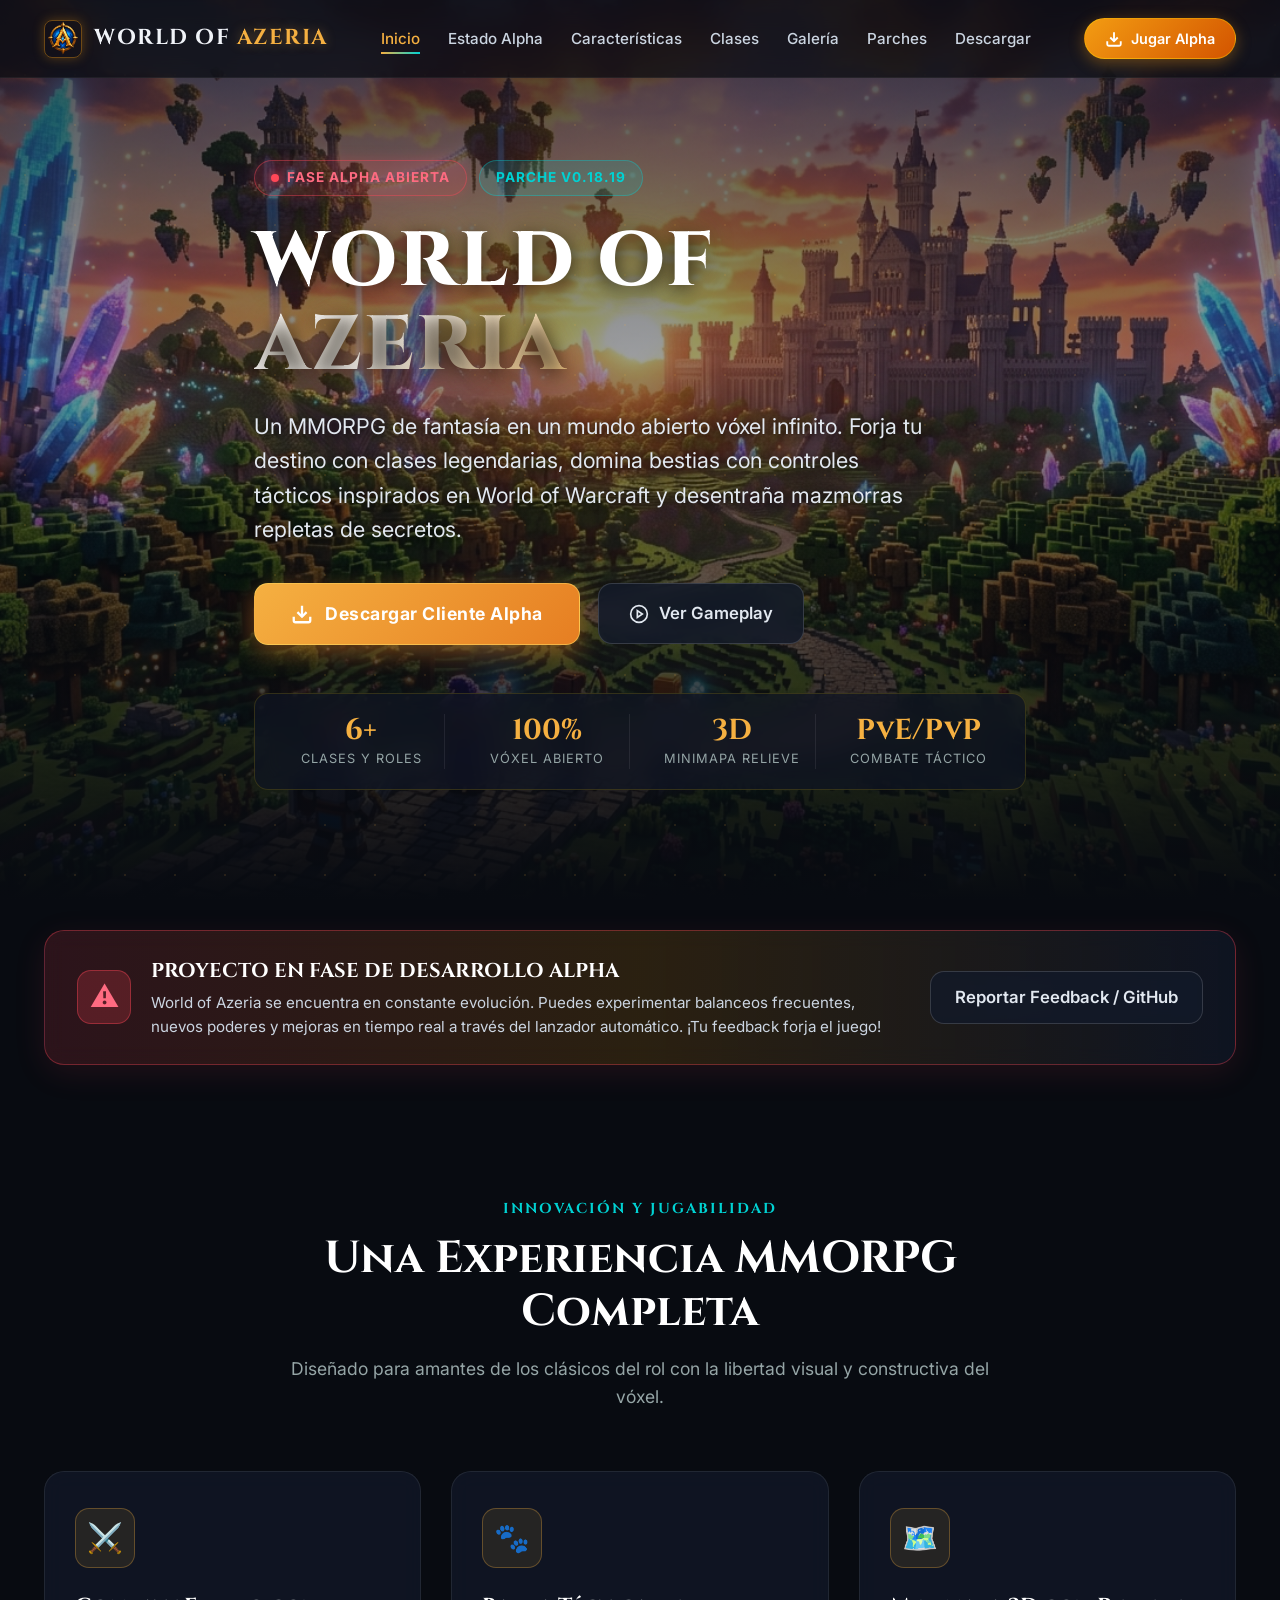
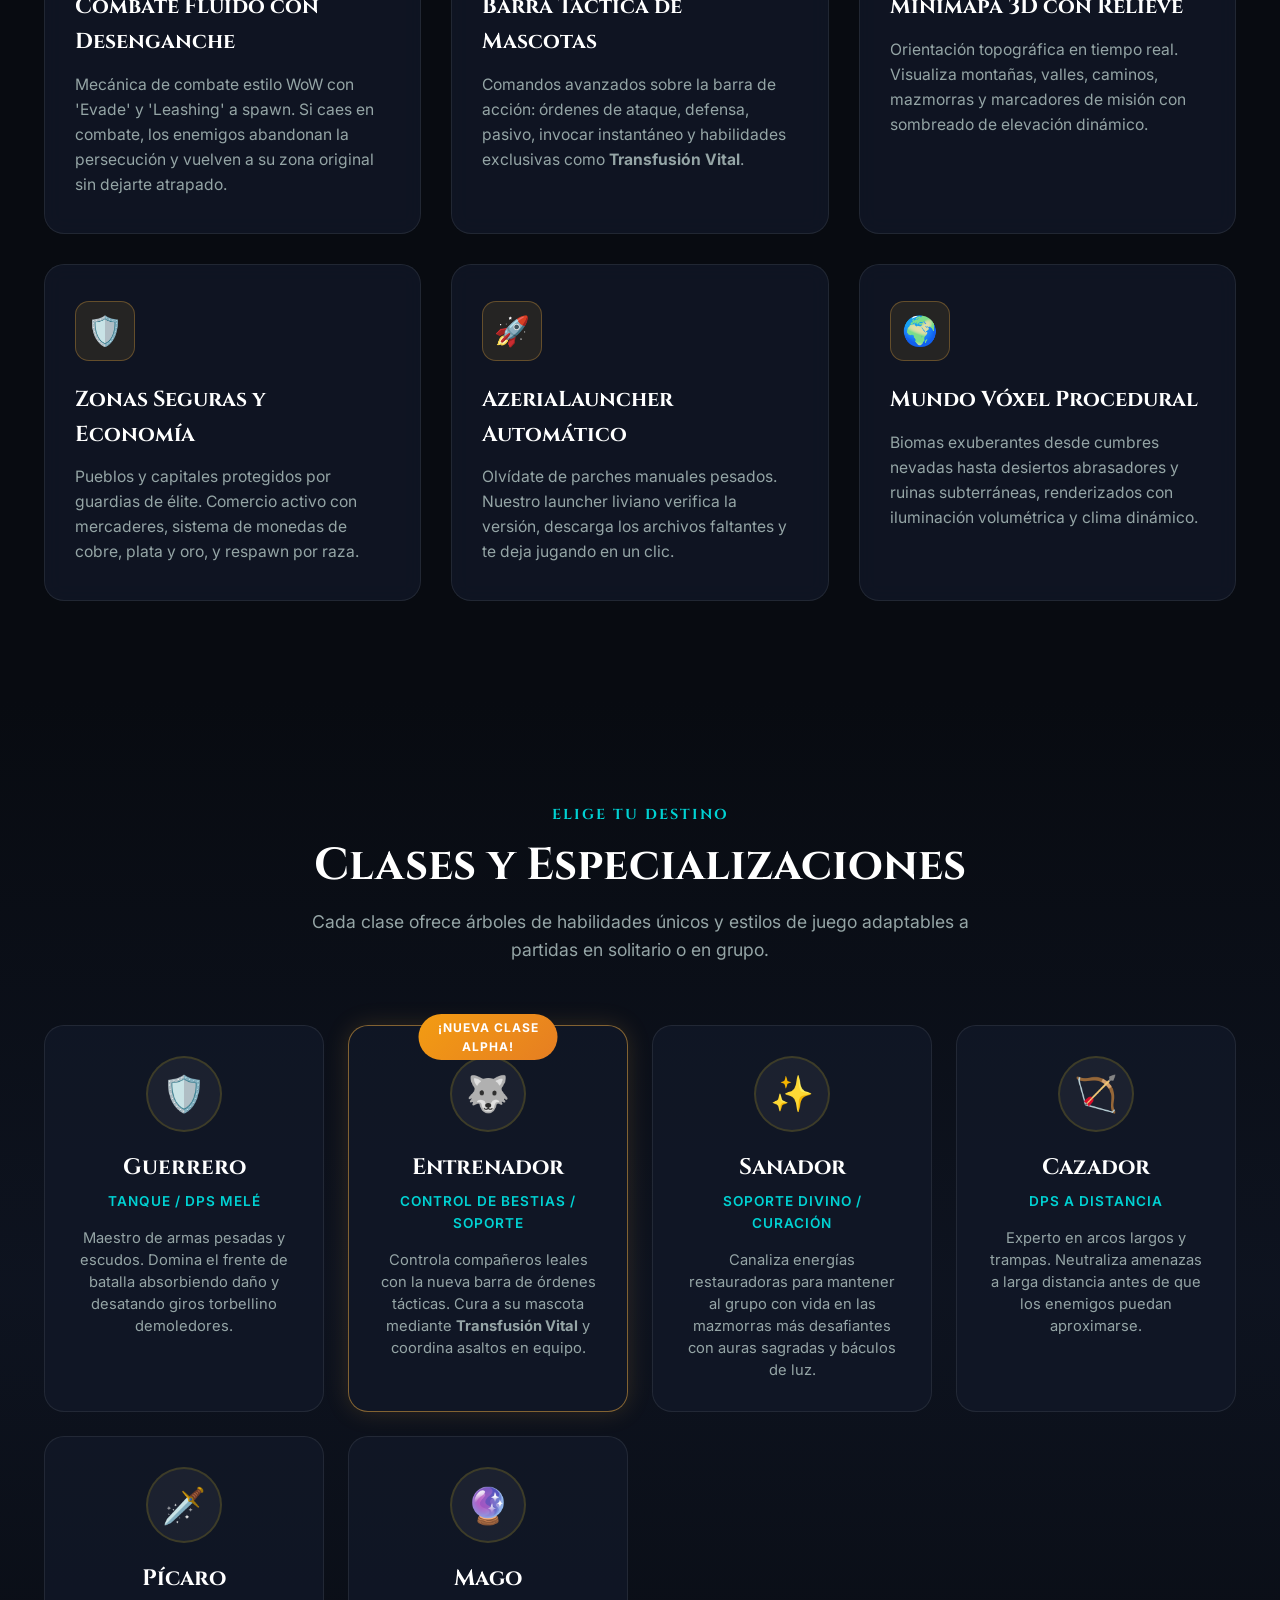
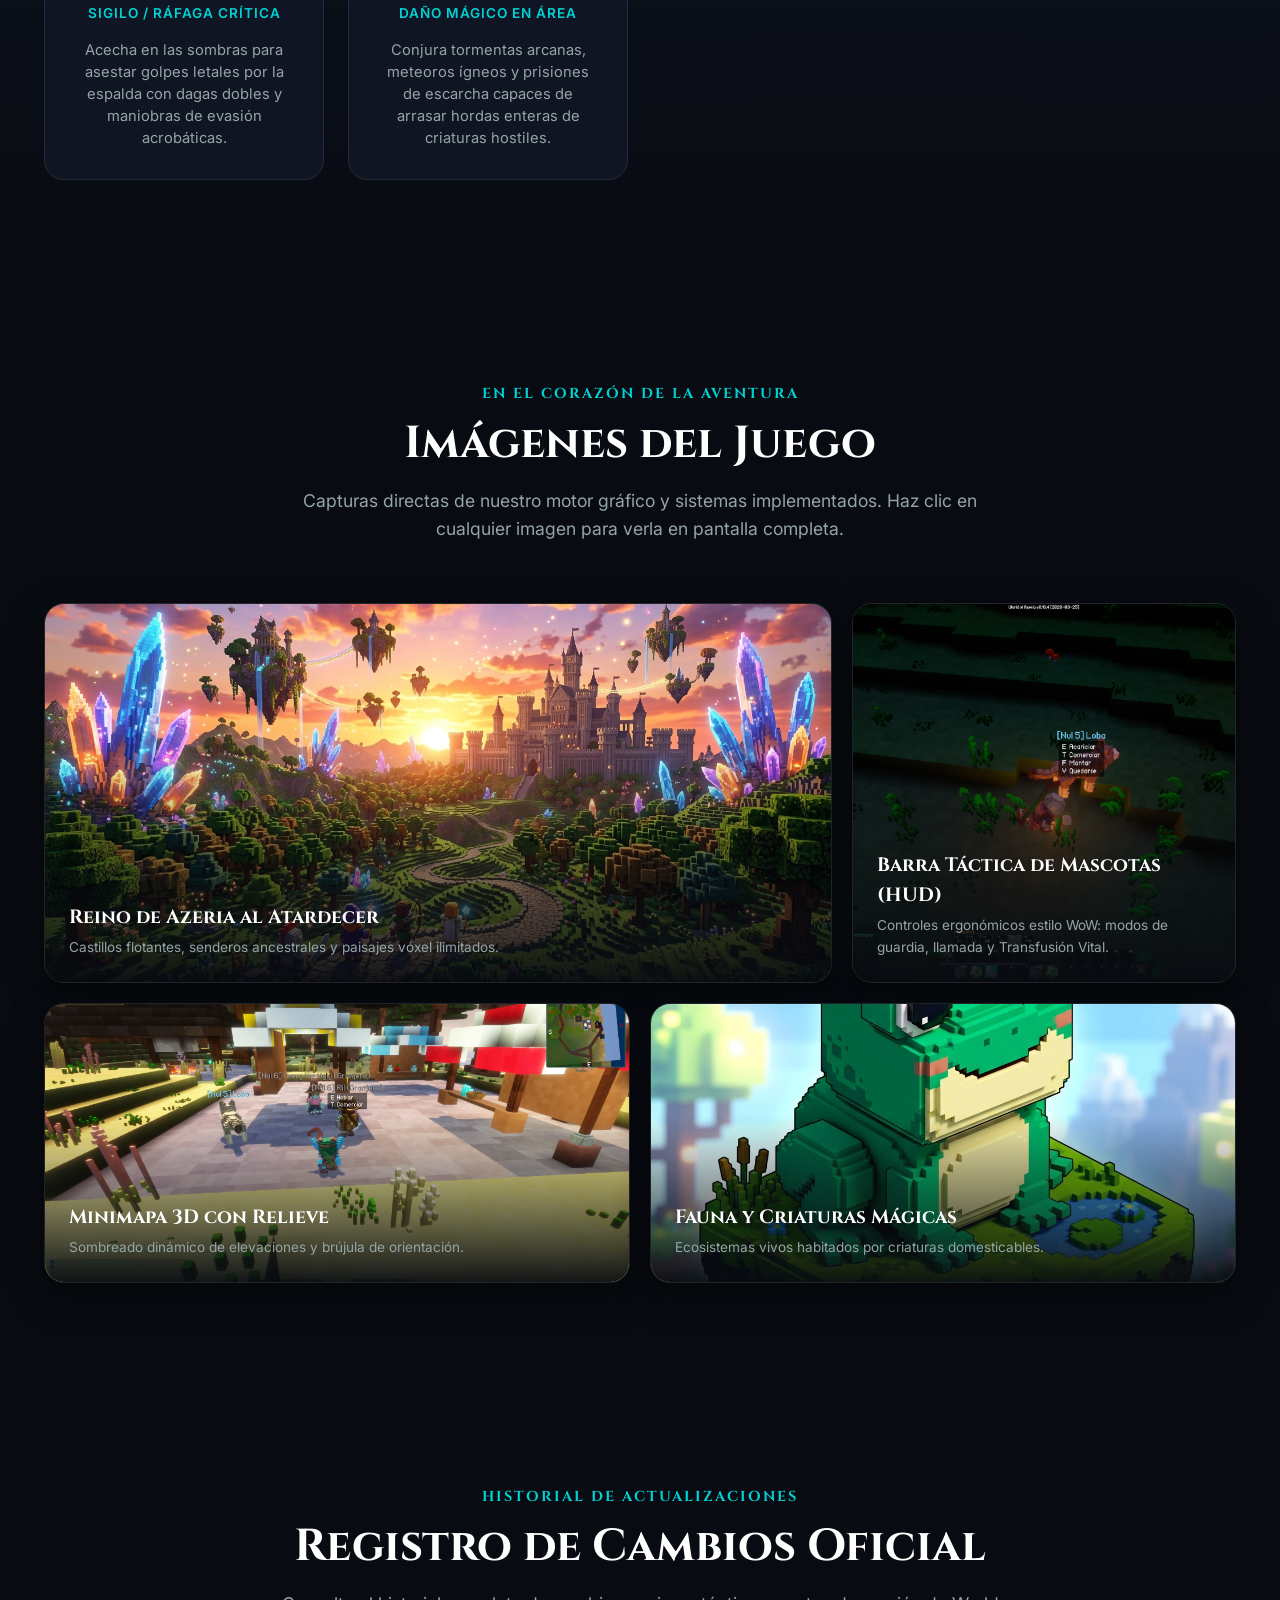
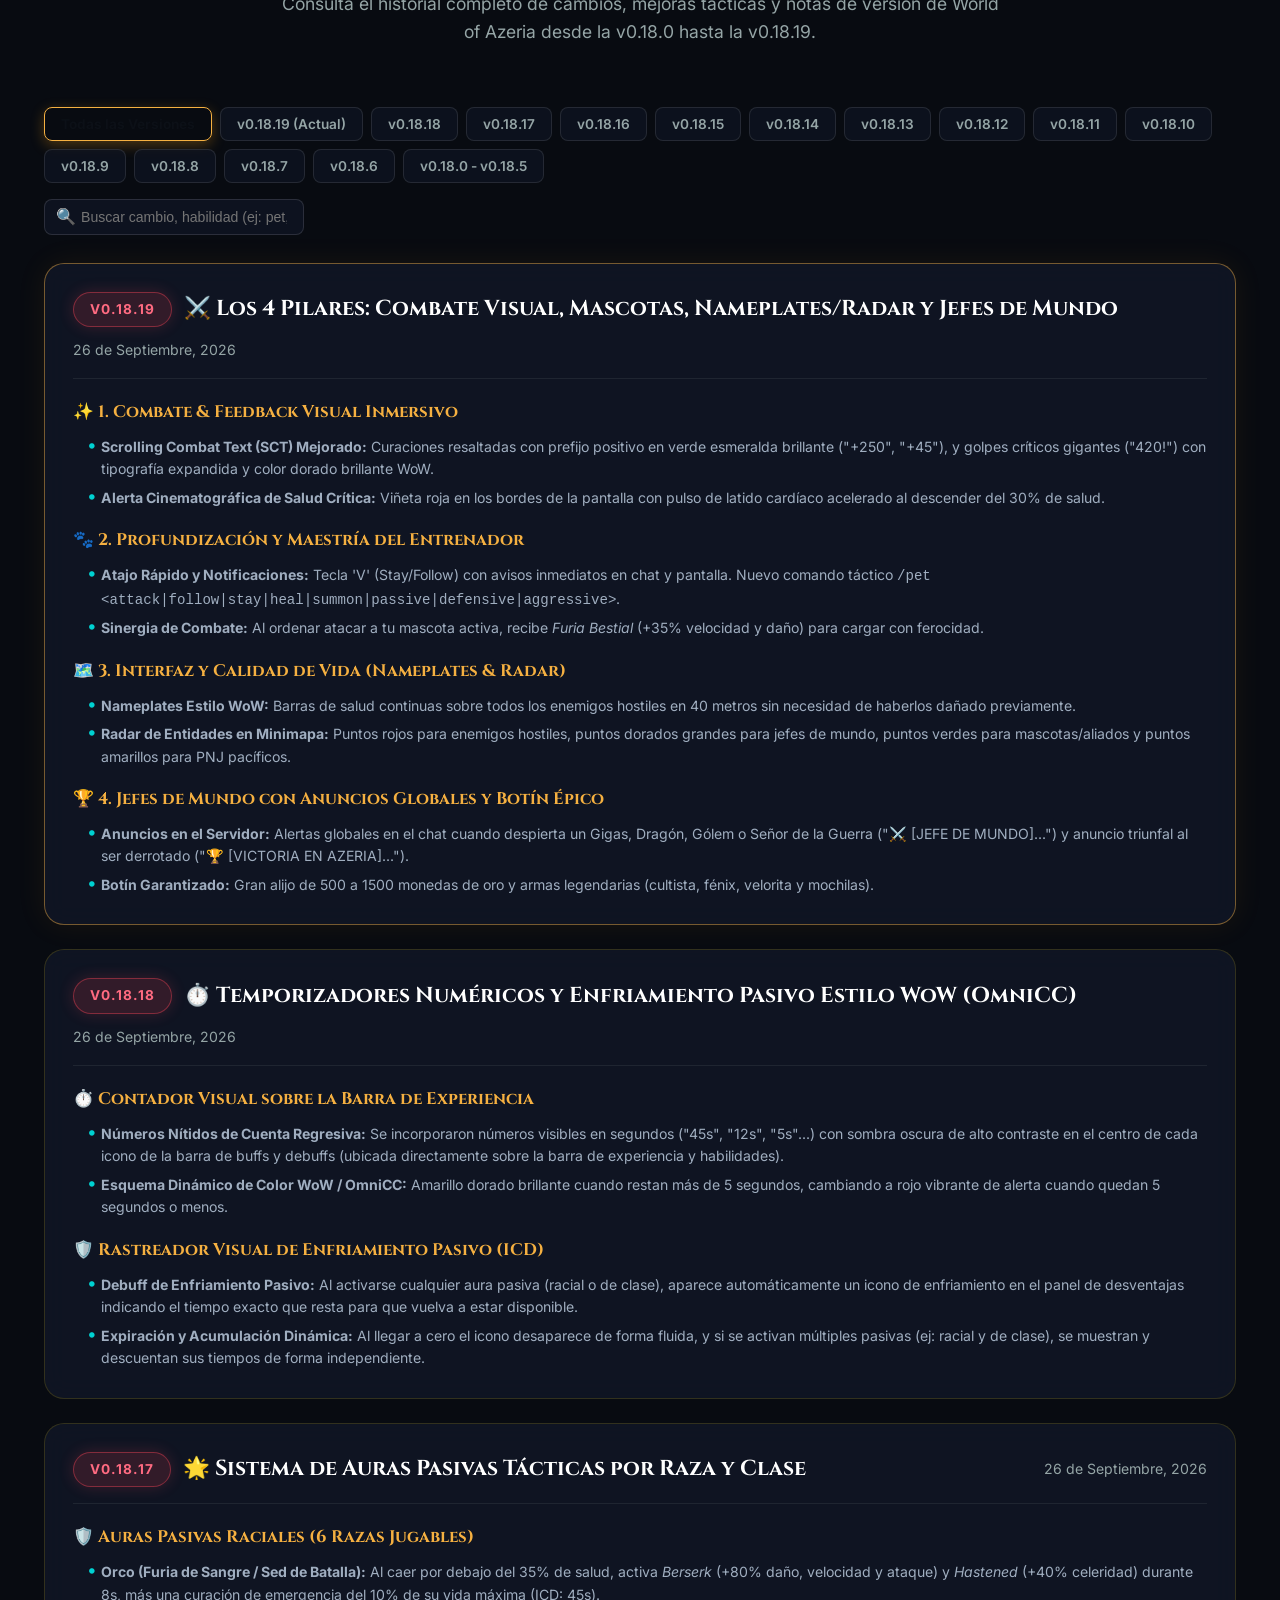
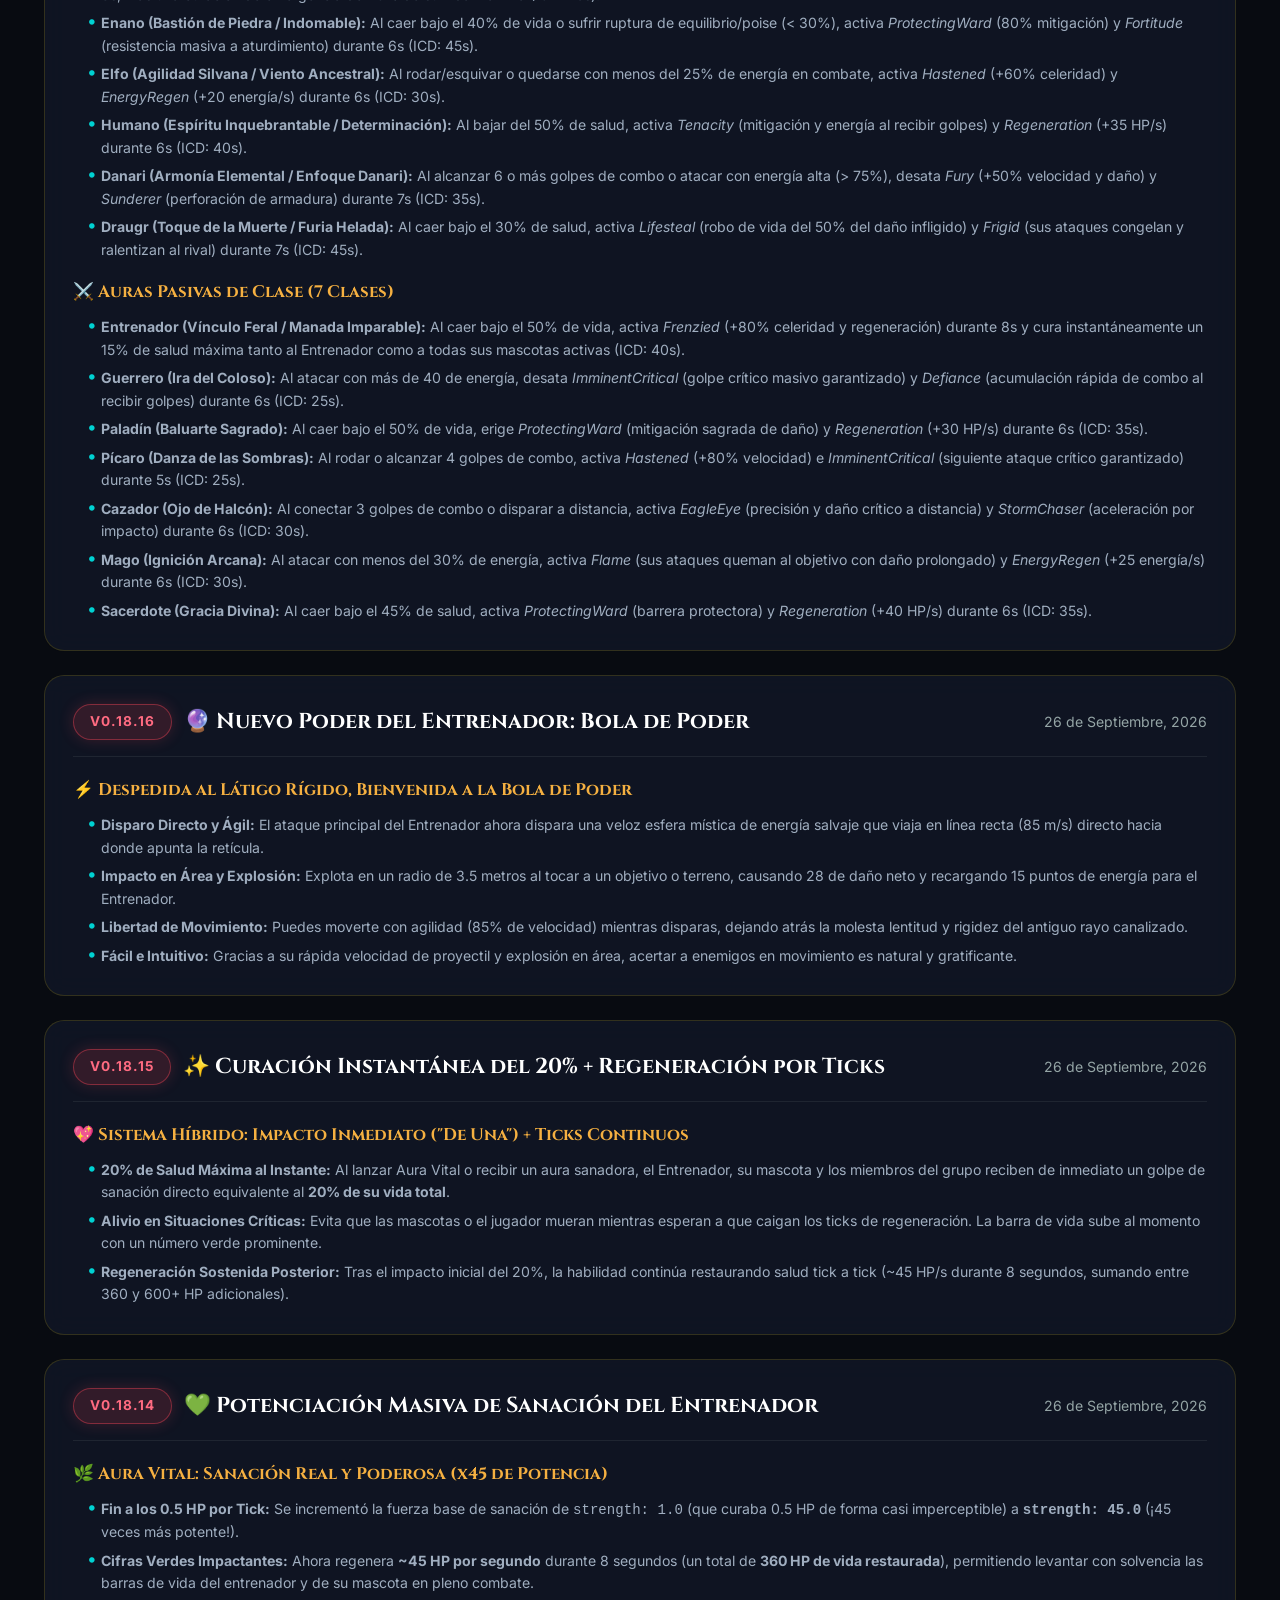
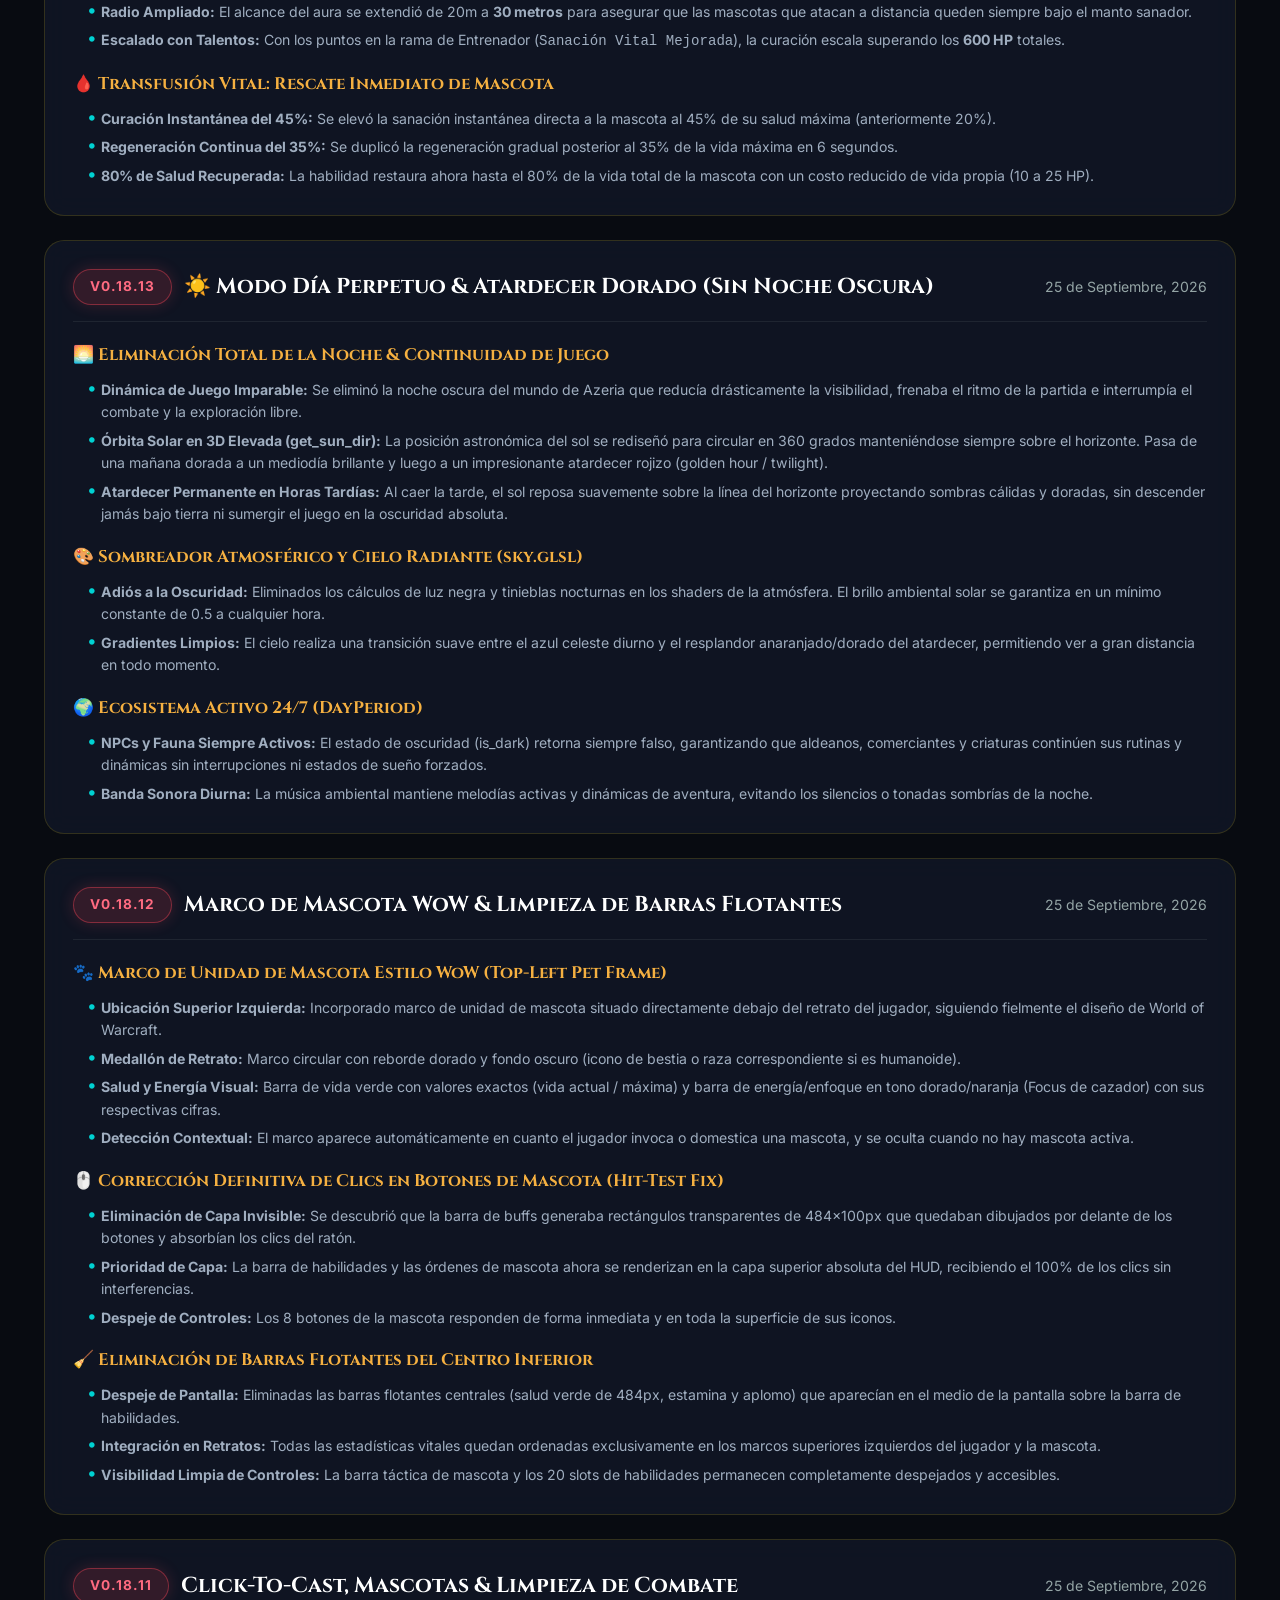
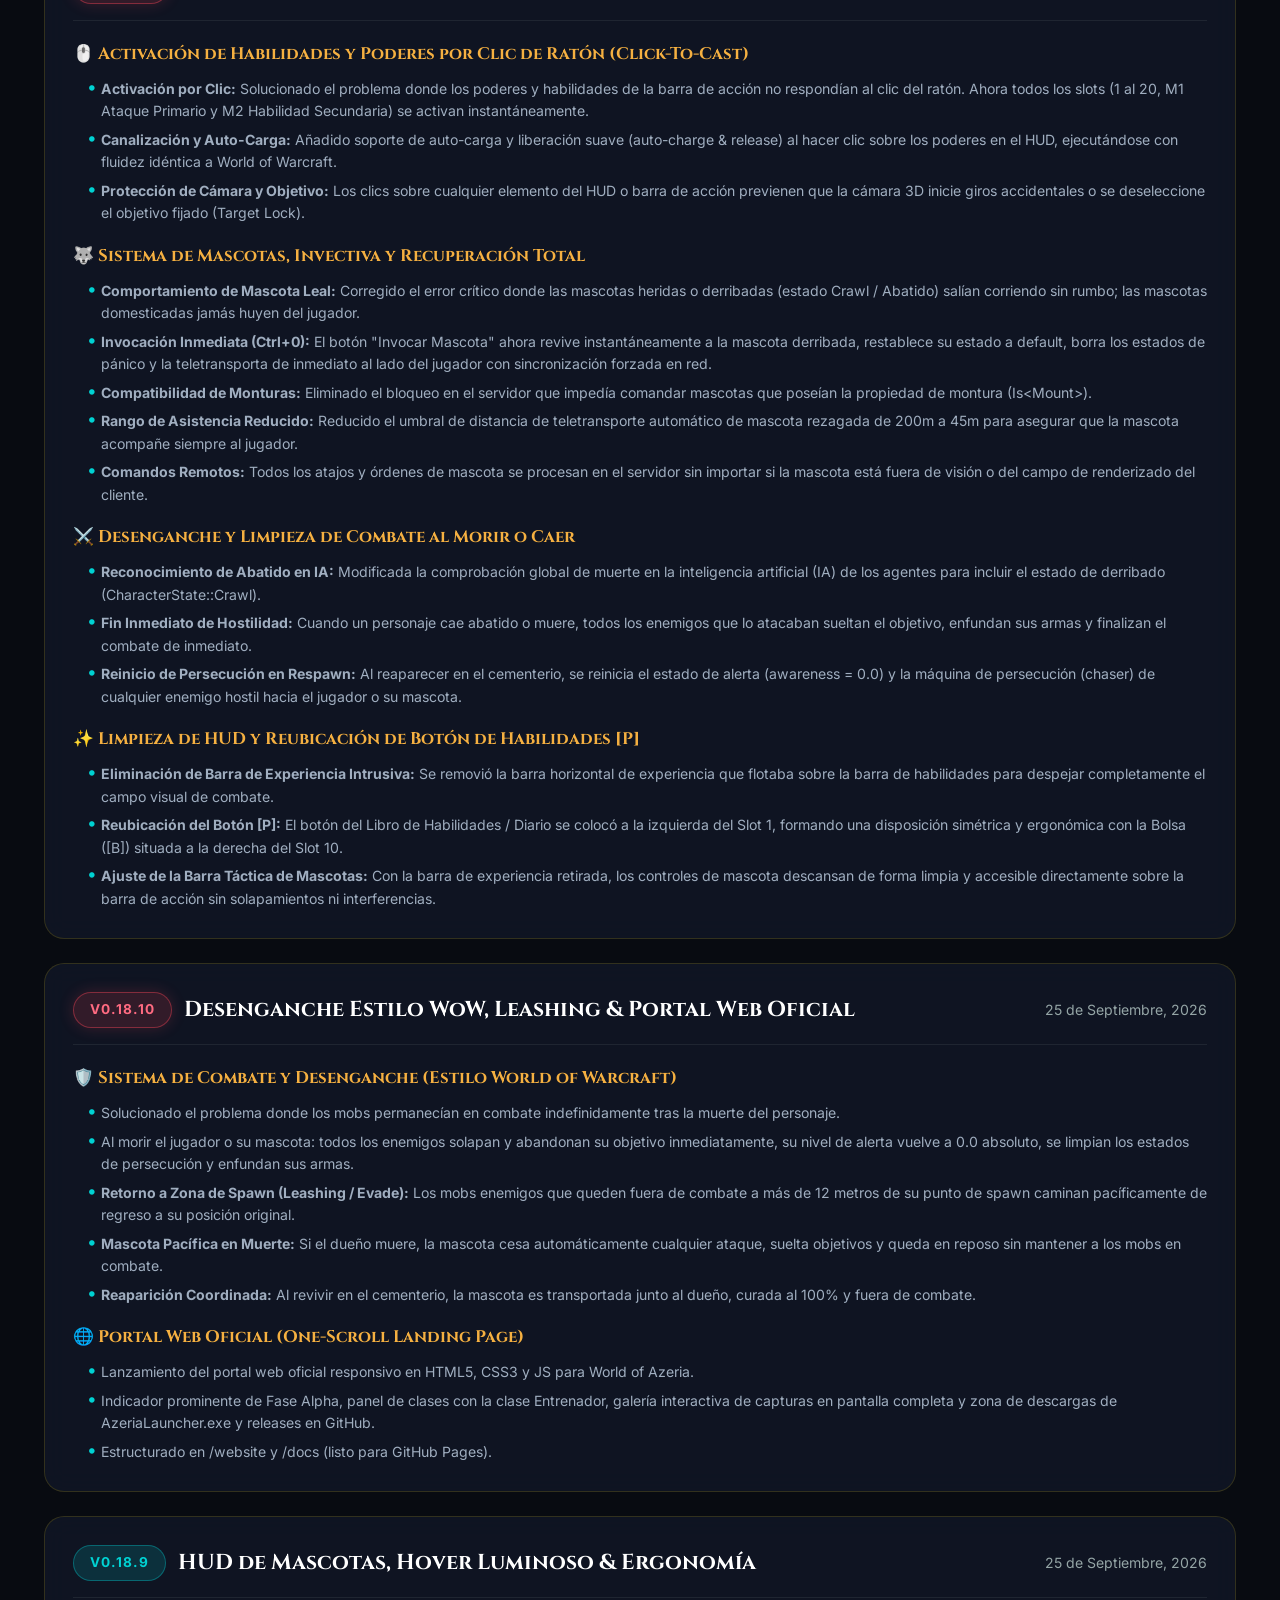
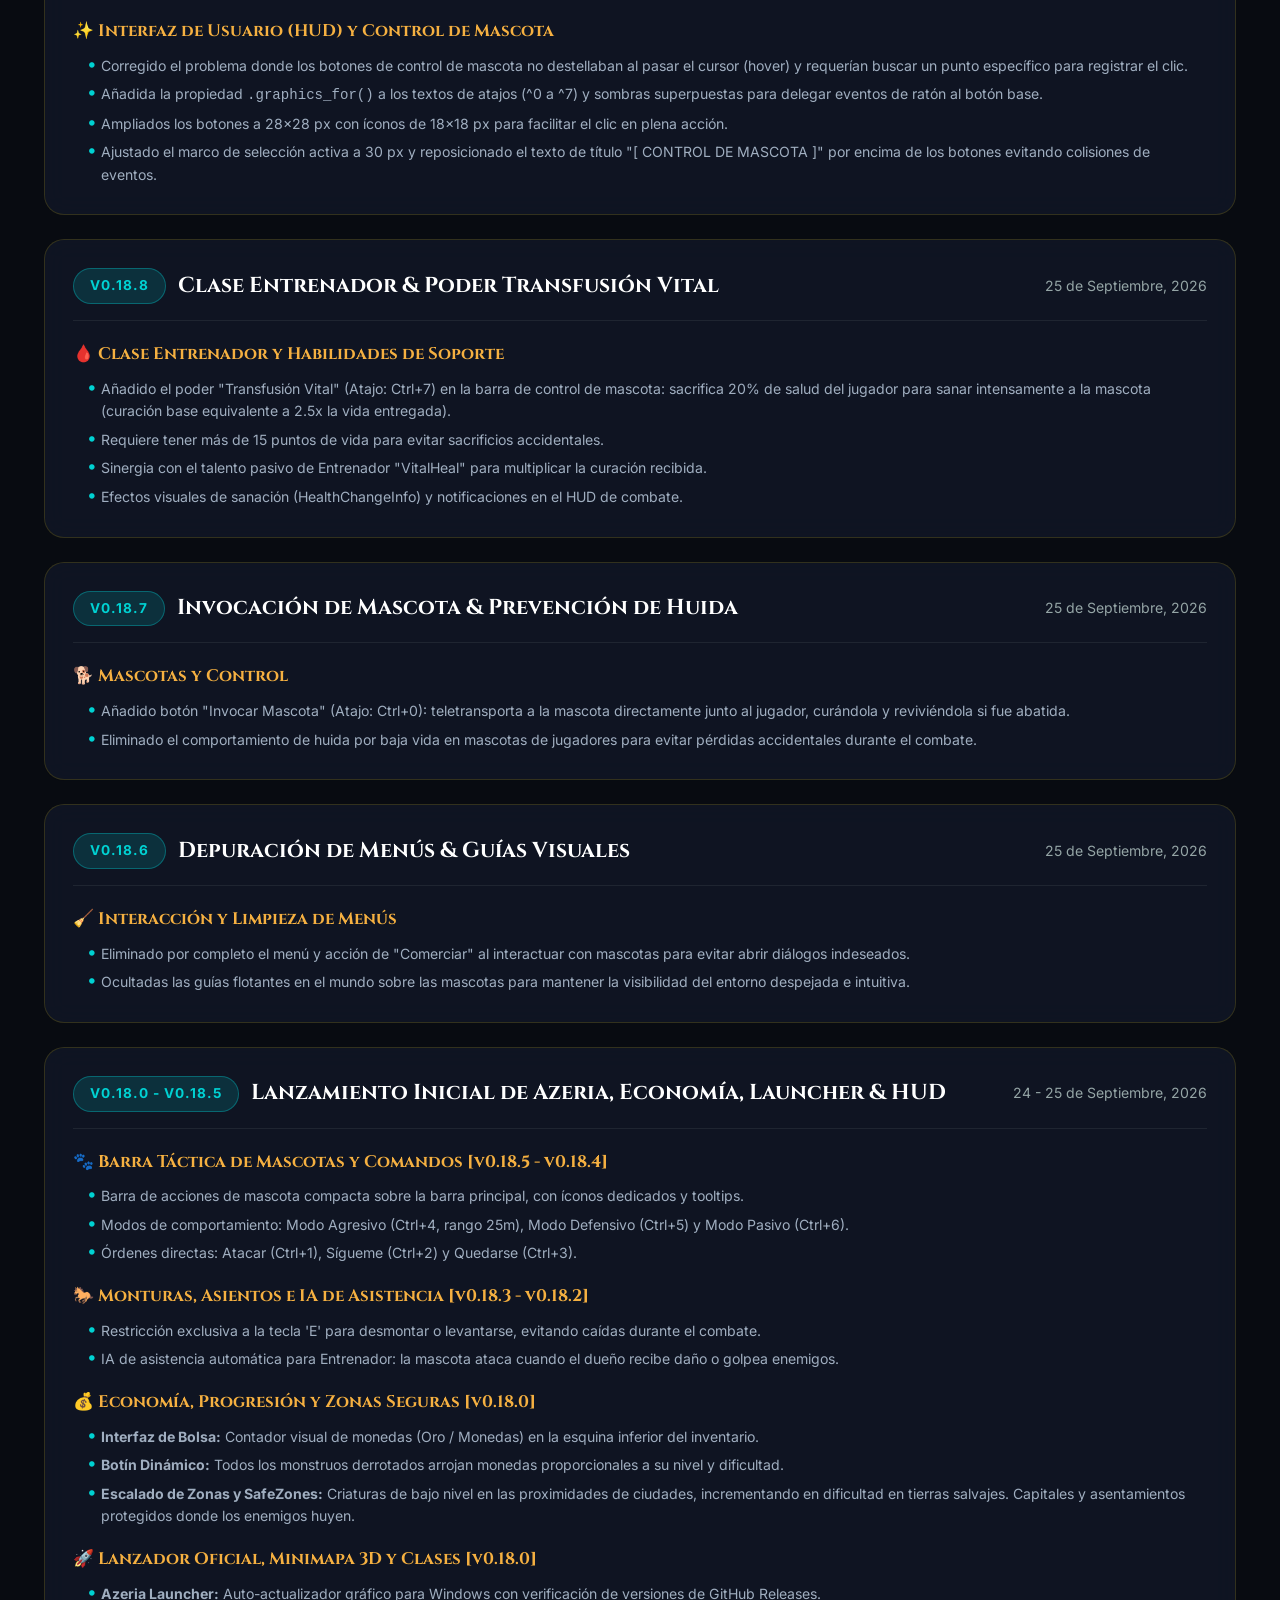
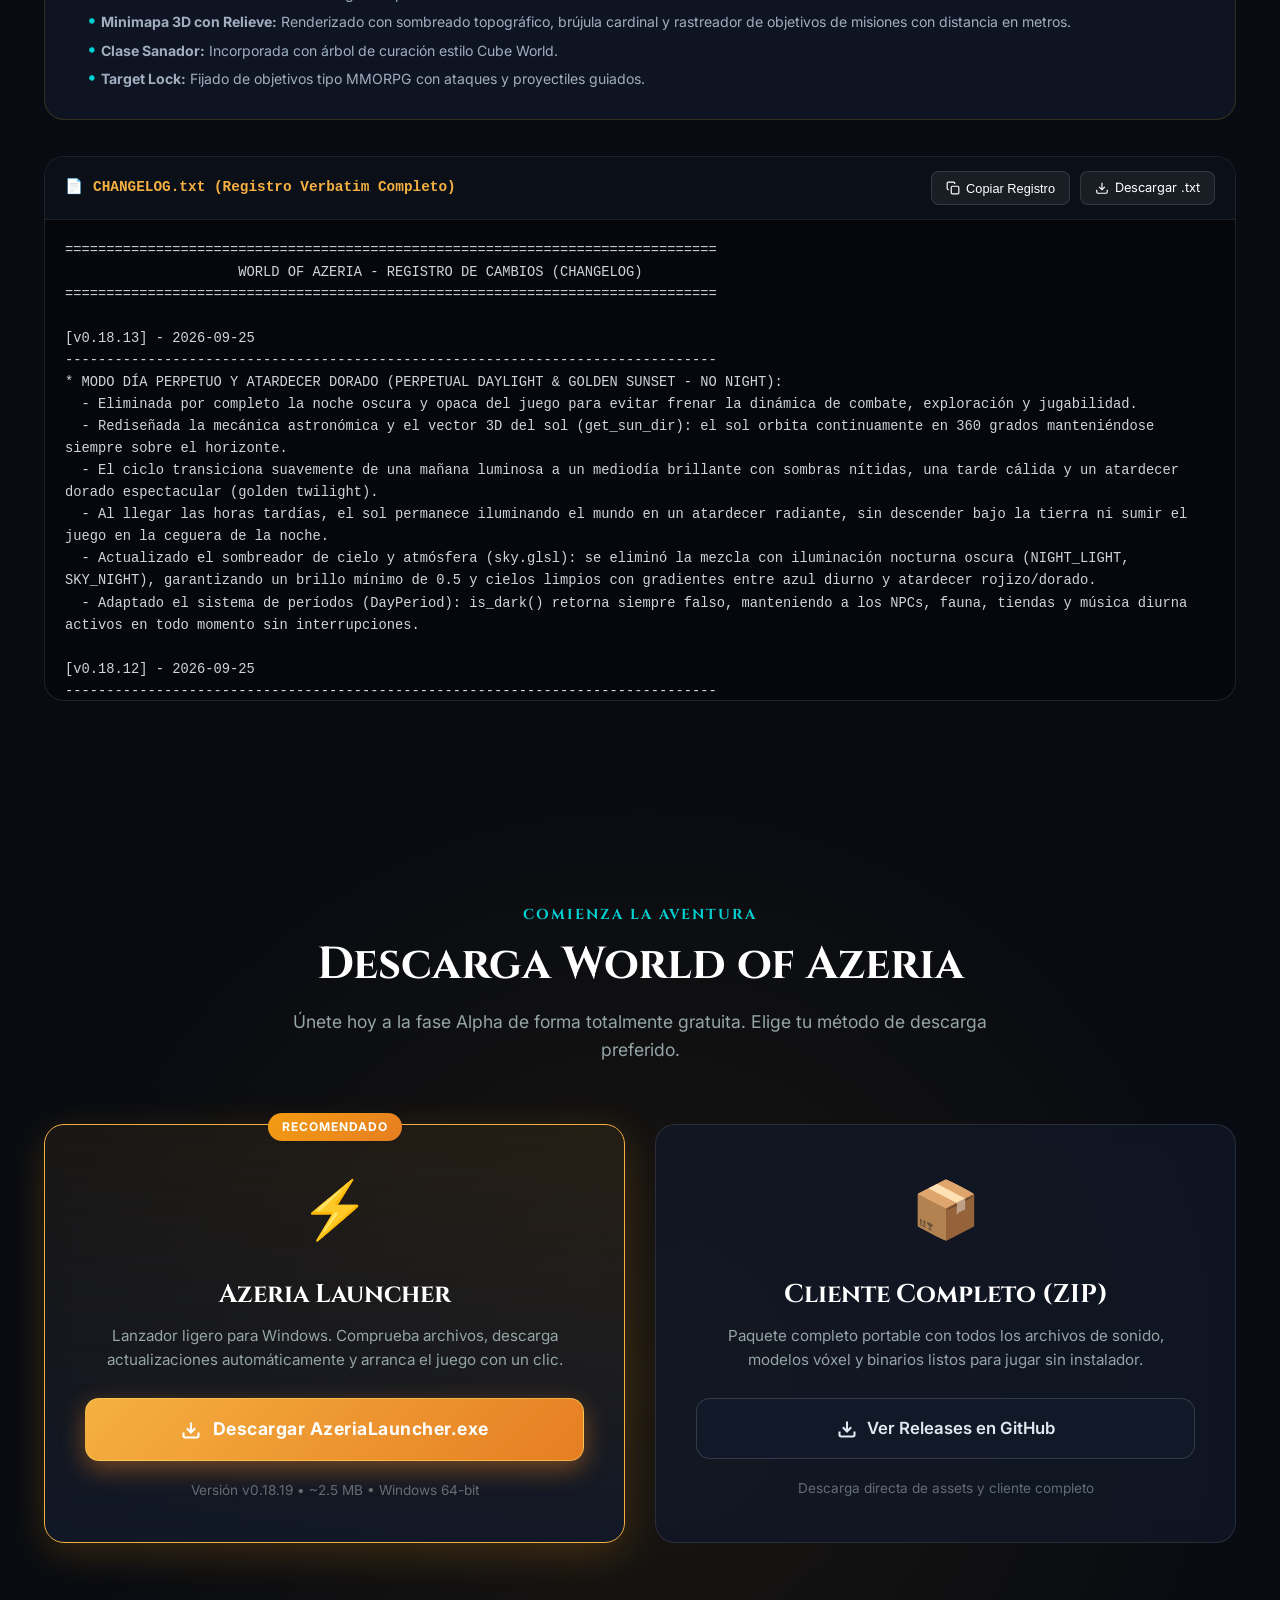
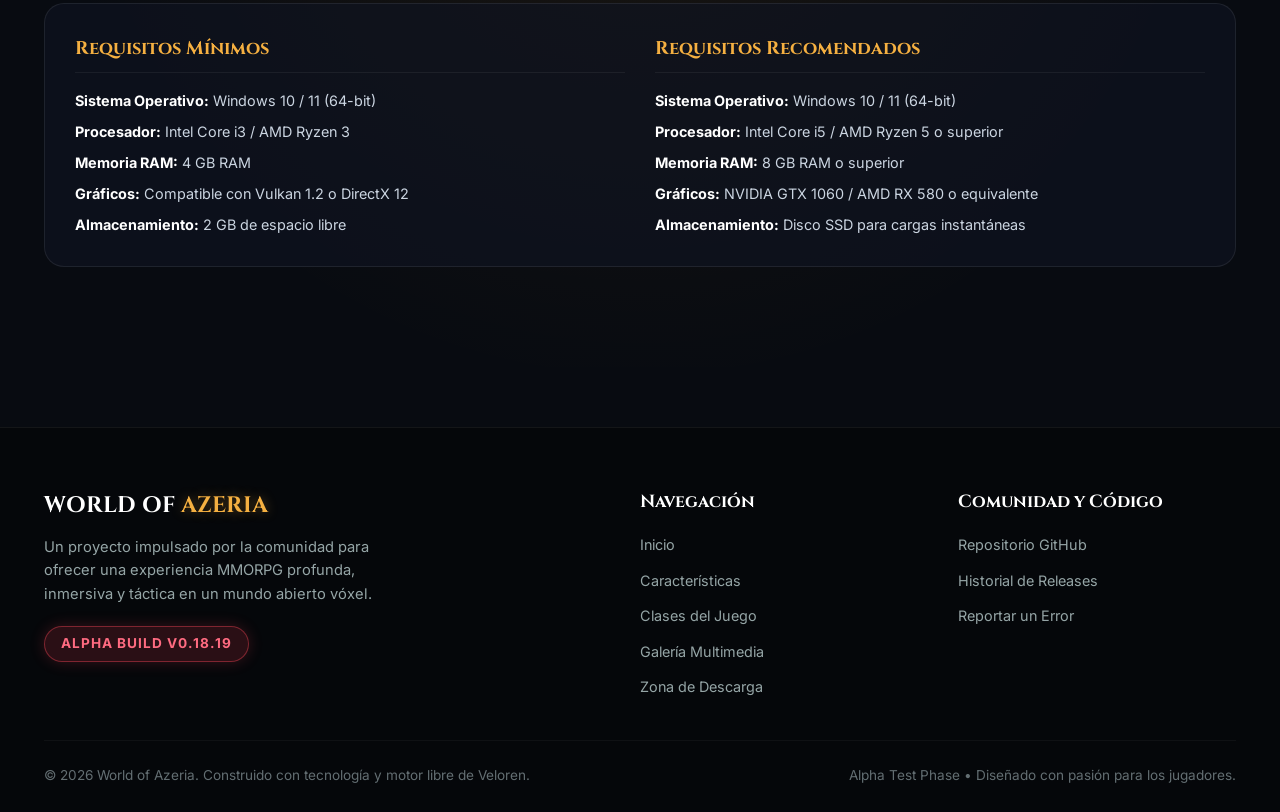
==== commit 9c550d12: "feat: implementar los 4 pilares - combate visual, control de mascotas, nameplates/radar y jefes de m" ====
--- a/docs/index.html
+++ b/docs/index.html
@@ -58,7 +58,7 @@
           <span class="pulse-dot"></span>
           Fase Alpha Abierta
         </span>
-        <span class="badge badge-version">Parche v0.18.18</span>
+        <span class="badge badge-version">Parche v0.18.19</span>
       </div>
 
       <h1 class="hero-title">
@@ -291,14 +291,15 @@
       <div class="section-header">
         <span class="section-tag">Historial de Actualizaciones</span>
         <h2 class="section-title">Registro de Cambios Oficial</h2>
-        <p class="section-description">Consulta el historial completo de cambios, mejoras tácticas y notas de versión de World of Azeria desde la v0.18.0 hasta la v0.18.18.</p>
+        <p class="section-description">Consulta el historial completo de cambios, mejoras tácticas y notas de versión de World of Azeria desde la v0.18.0 hasta la v0.18.19.</p>
       </div>
 
       <!-- Controles de Filtro y Búsqueda -->
       <div class="changelog-controls">
         <div class="changelog-filters">
           <button class="changelog-filter-btn active" data-filter="all">Todas las Versiones</button>
-          <button class="changelog-filter-btn" data-filter="v0.18.18">v0.18.18 (Actual)</button>
+          <button class="changelog-filter-btn" data-filter="v0.18.19">v0.18.19 (Actual)</button>
+          <button class="changelog-filter-btn" data-filter="v0.18.18">v0.18.18</button>
           <button class="changelog-filter-btn" data-filter="v0.18.17">v0.18.17</button>
           <button class="changelog-filter-btn" data-filter="v0.18.16">v0.18.16</button>
           <button class="changelog-filter-btn" data-filter="v0.18.15">v0.18.15</button>
@@ -321,8 +322,43 @@
 
       <!-- Timeline de Tarjetas Detalladas -->
       <div class="changelog-timeline" id="changelogTimeline">
+        <!-- v0.18.19 -->
+        <article class="changelog-card latest" data-version="v0.18.19">
+          <div class="changelog-card-header">
+            <div class="changelog-version-meta">
+              <span class="badge badge-alpha">v0.18.19</span>
+              <h3 class="changelog-version-title">⚔️ Los 4 Pilares: Combate Visual, Mascotas, Nameplates/Radar y Jefes de Mundo</h3>
+            </div>
+            <span class="changelog-date">26 de Septiembre, 2026</span>
+          </div>
+          
+          <h4 class="changelog-section-title">✨ 1. Combate & Feedback Visual Inmersivo</h4>
+          <ul class="changelog-sublist">
+            <li><strong>Scrolling Combat Text (SCT) Mejorado:</strong> Curaciones resaltadas con prefijo positivo en verde esmeralda brillante ("+250", "+45"), y golpes críticos gigantes ("420!") con tipografía expandida y color dorado brillante WoW.</li>
+            <li><strong>Alerta Cinematográfica de Salud Crítica:</strong> Viñeta roja en los bordes de la pantalla con pulso de latido cardíaco acelerado al descender del 30% de salud.</li>
+          </ul>
+
+          <h4 class="changelog-section-title">🐾 2. Profundización y Maestría del Entrenador</h4>
+          <ul class="changelog-sublist">
+            <li><strong>Atajo Rápido y Notificaciones:</strong> Tecla 'V' (Stay/Follow) con avisos inmediatos en chat y pantalla. Nuevo comando táctico <code>/pet &lt;attack|follow|stay|heal|summon|passive|defensive|aggressive&gt;</code>.</li>
+            <li><strong>Sinergia de Combate:</strong> Al ordenar atacar a tu mascota activa, recibe <em>Furia Bestial</em> (+35% velocidad y daño) para cargar con ferocidad.</li>
+          </ul>
+
+          <h4 class="changelog-section-title">🗺️ 3. Interfaz y Calidad de Vida (Nameplates & Radar)</h4>
+          <ul class="changelog-sublist">
+            <li><strong>Nameplates Estilo WoW:</strong> Barras de salud continuas sobre todos los enemigos hostiles en 40 metros sin necesidad de haberlos dañado previamente.</li>
+            <li><strong>Radar de Entidades en Minimapa:</strong> Puntos rojos para enemigos hostiles, puntos dorados grandes para jefes de mundo, puntos verdes para mascotas/aliados y puntos amarillos para PNJ pacíficos.</li>
+          </ul>
+
+          <h4 class="changelog-section-title">🏆 4. Jefes de Mundo con Anuncios Globales y Botín Épico</h4>
+          <ul class="changelog-sublist">
+            <li><strong>Anuncios en el Servidor:</strong> Alertas globales en el chat cuando despierta un Gigas, Dragón, Gólem o Señor de la Guerra ("⚔️ [JEFE DE MUNDO]...") y anuncio triunfal al ser derrotado ("🏆 [VICTORIA EN AZERIA]...").</li>
+            <li><strong>Botín Garantizado:</strong> Gran alijo de 500 a 1500 monedas de oro y armas legendarias (cultista, fénix, velorita y mochilas).</li>
+          </ul>
+        </article>
+
         <!-- v0.18.18 -->
-        <article class="changelog-card latest" data-version="v0.18.18">
+        <article class="changelog-card" data-version="v0.18.18">
           <div class="changelog-card-header">
             <div class="changelog-version-meta">
               <span class="badge badge-alpha">v0.18.18</span>
@@ -896,7 +932,7 @@
             <svg width="20" height="20" viewBox="0 0 24 24" fill="none" stroke="currentColor" stroke-width="2.5"><path d="M21 15v4a2 2 0 0 1-2 2H5a2 2 0 0 1-2-2v-4"/><polyline points="7 10 12 15 17 10"/><line x1="12" y1="15" x2="12" y2="3"/></svg>
             Descargar AzeriaLauncher.exe
           </a>
-          <span class="download-meta">Versión v0.18.18 • ~2.5 MB • Windows 64-bit</span>
+          <span class="download-meta">Versión v0.18.19 • ~2.5 MB • Windows 64-bit</span>
         </div>
 
         <!-- Cliente Completo ZIP -->
@@ -947,7 +983,7 @@
         <div class="footer-brand">
           <h3>WORLD OF <span class="text-gold">AZERIA</span></h3>
           <p>Un proyecto impulsado por la comunidad para ofrecer una experiencia MMORPG profunda, inmersiva y táctica en un mundo abierto vóxel.</p>
-          <div class="badge badge-alpha">Alpha Build v0.18.18</div>
+          <div class="badge badge-alpha">Alpha Build v0.18.19</div>
         </div>
 
         <div class="footer-col">
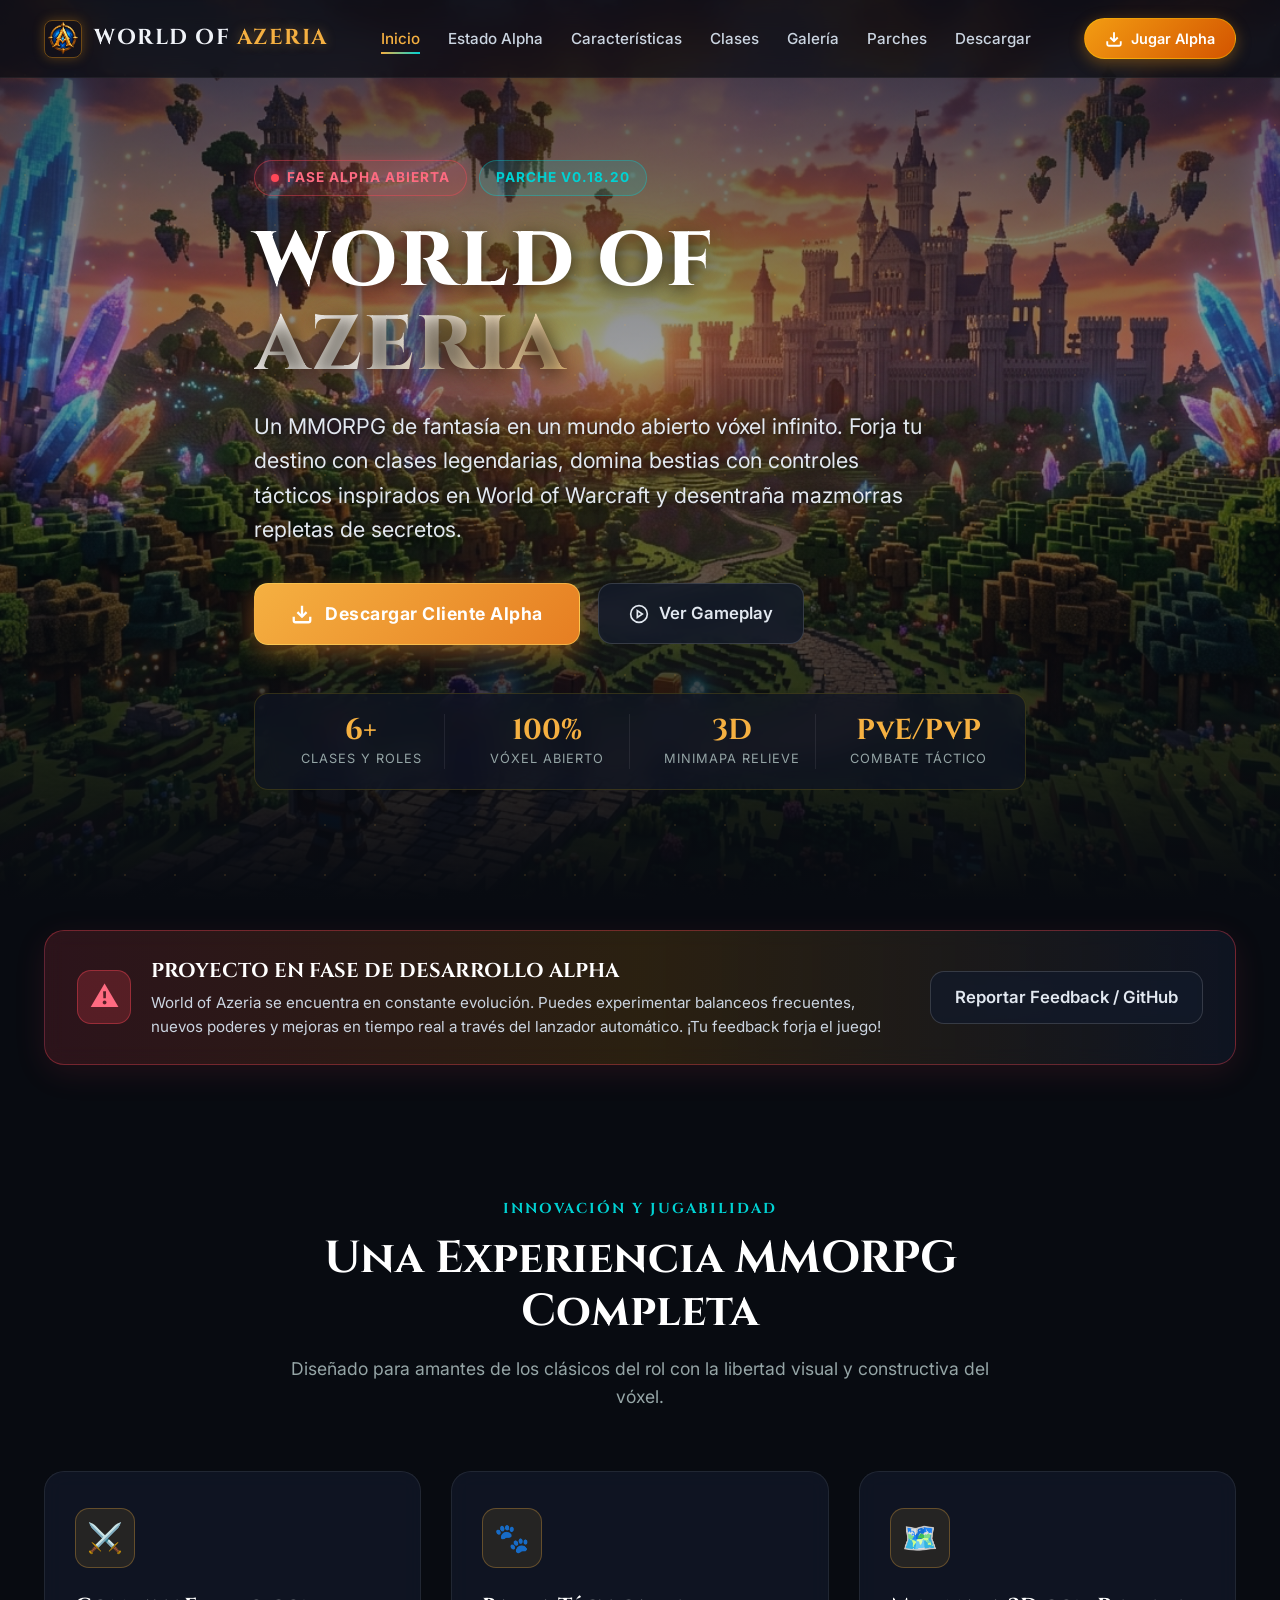
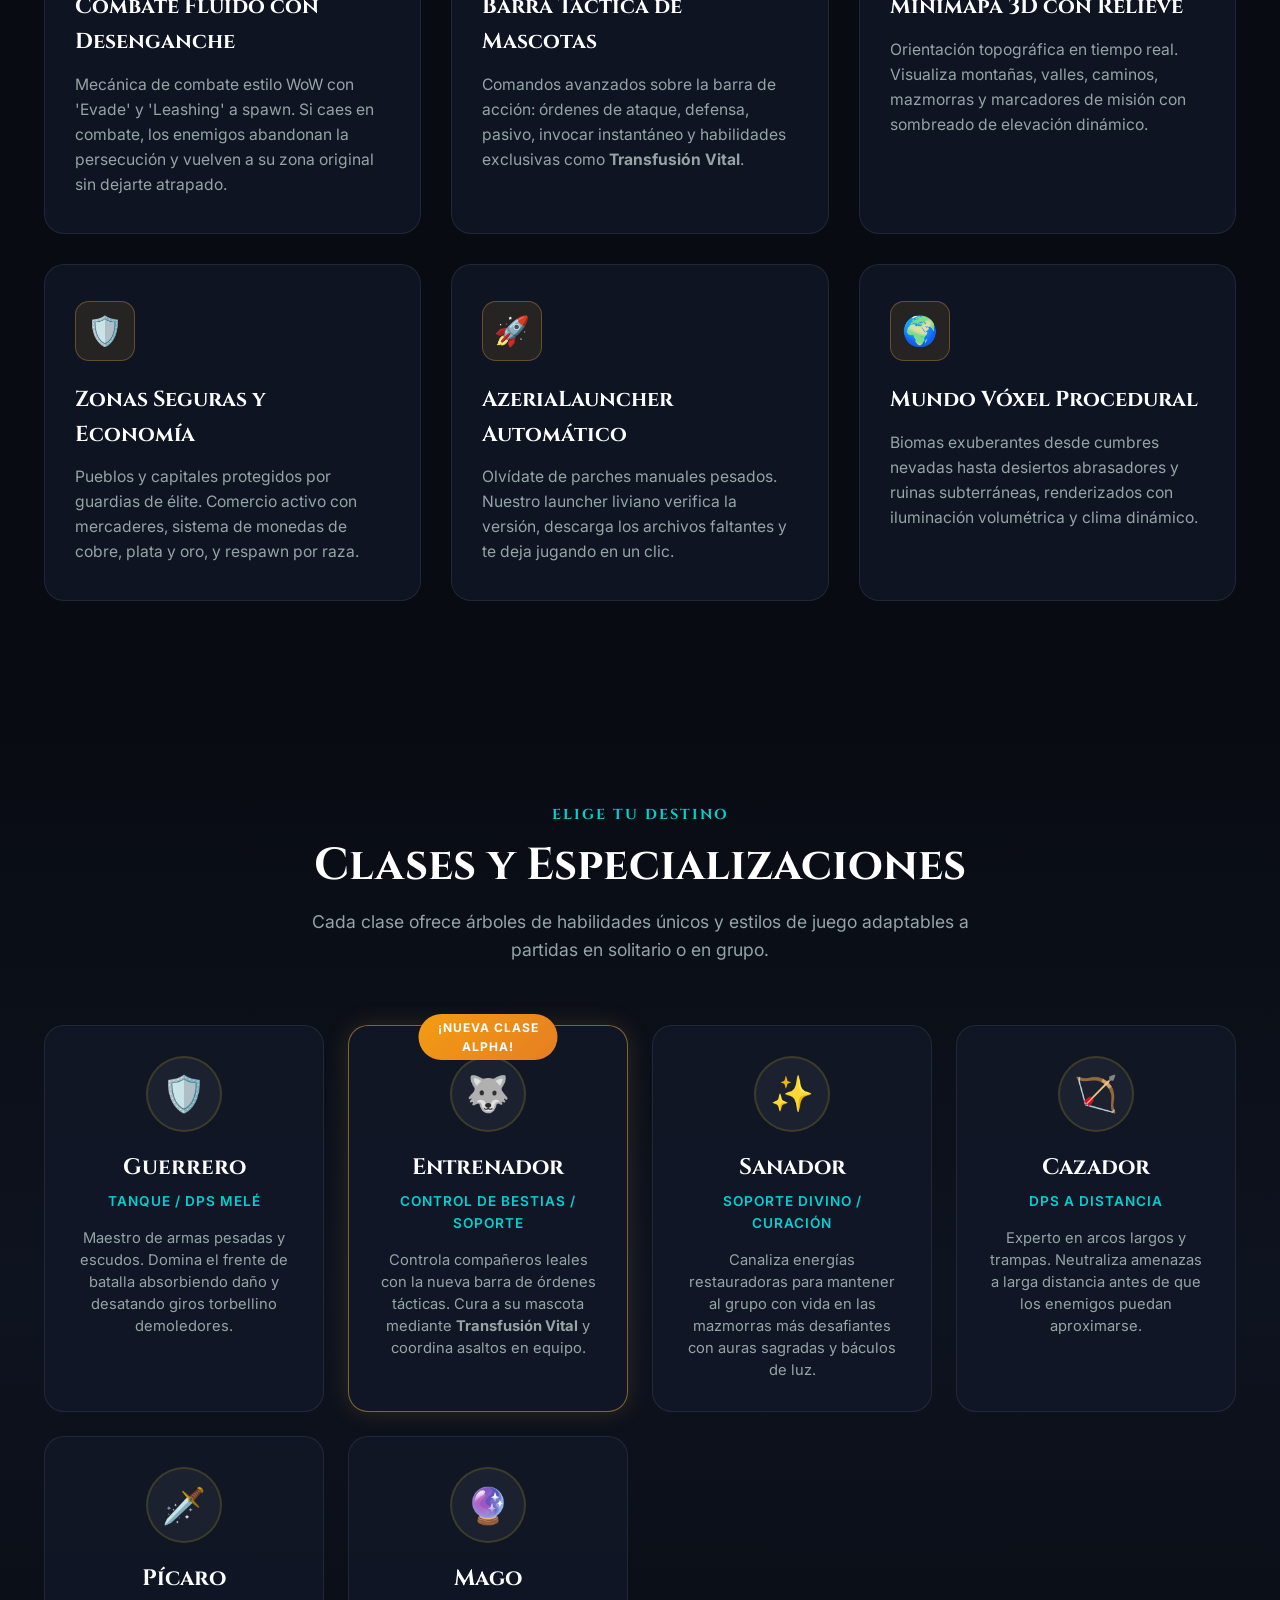
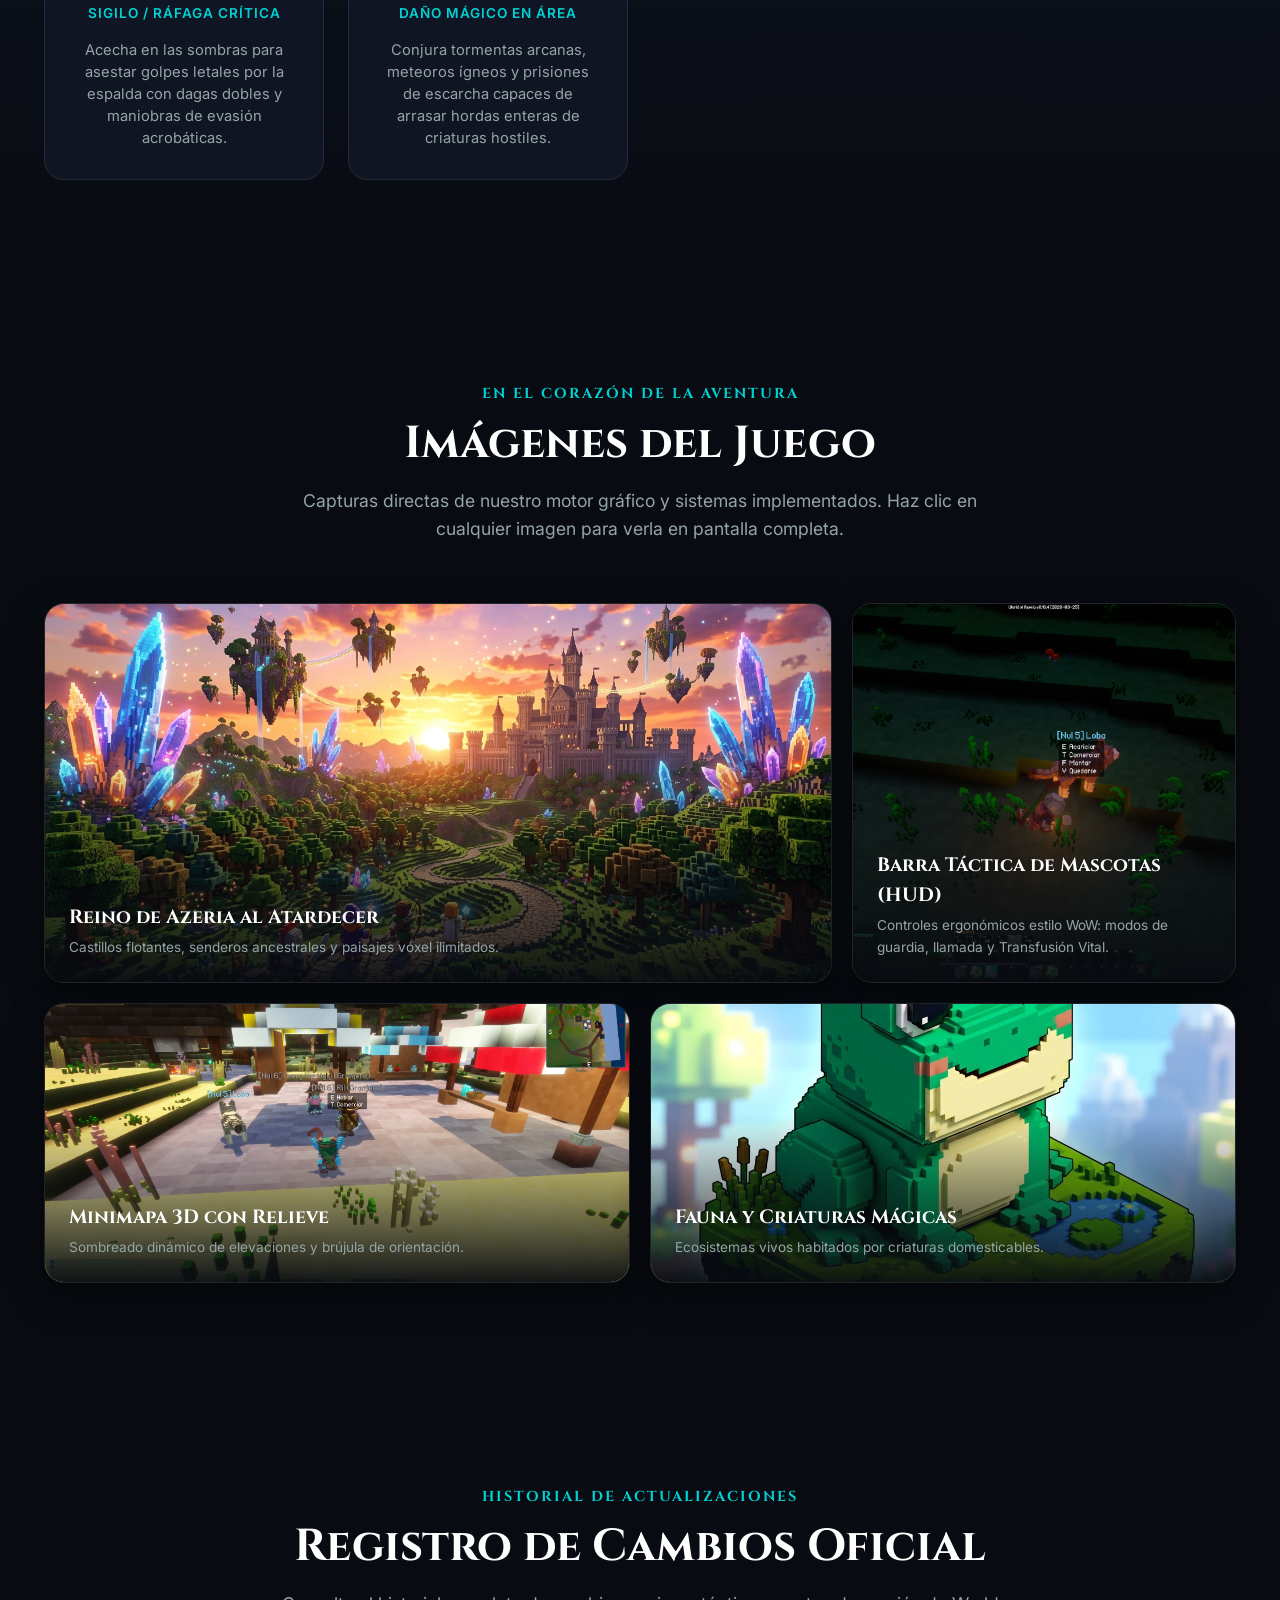
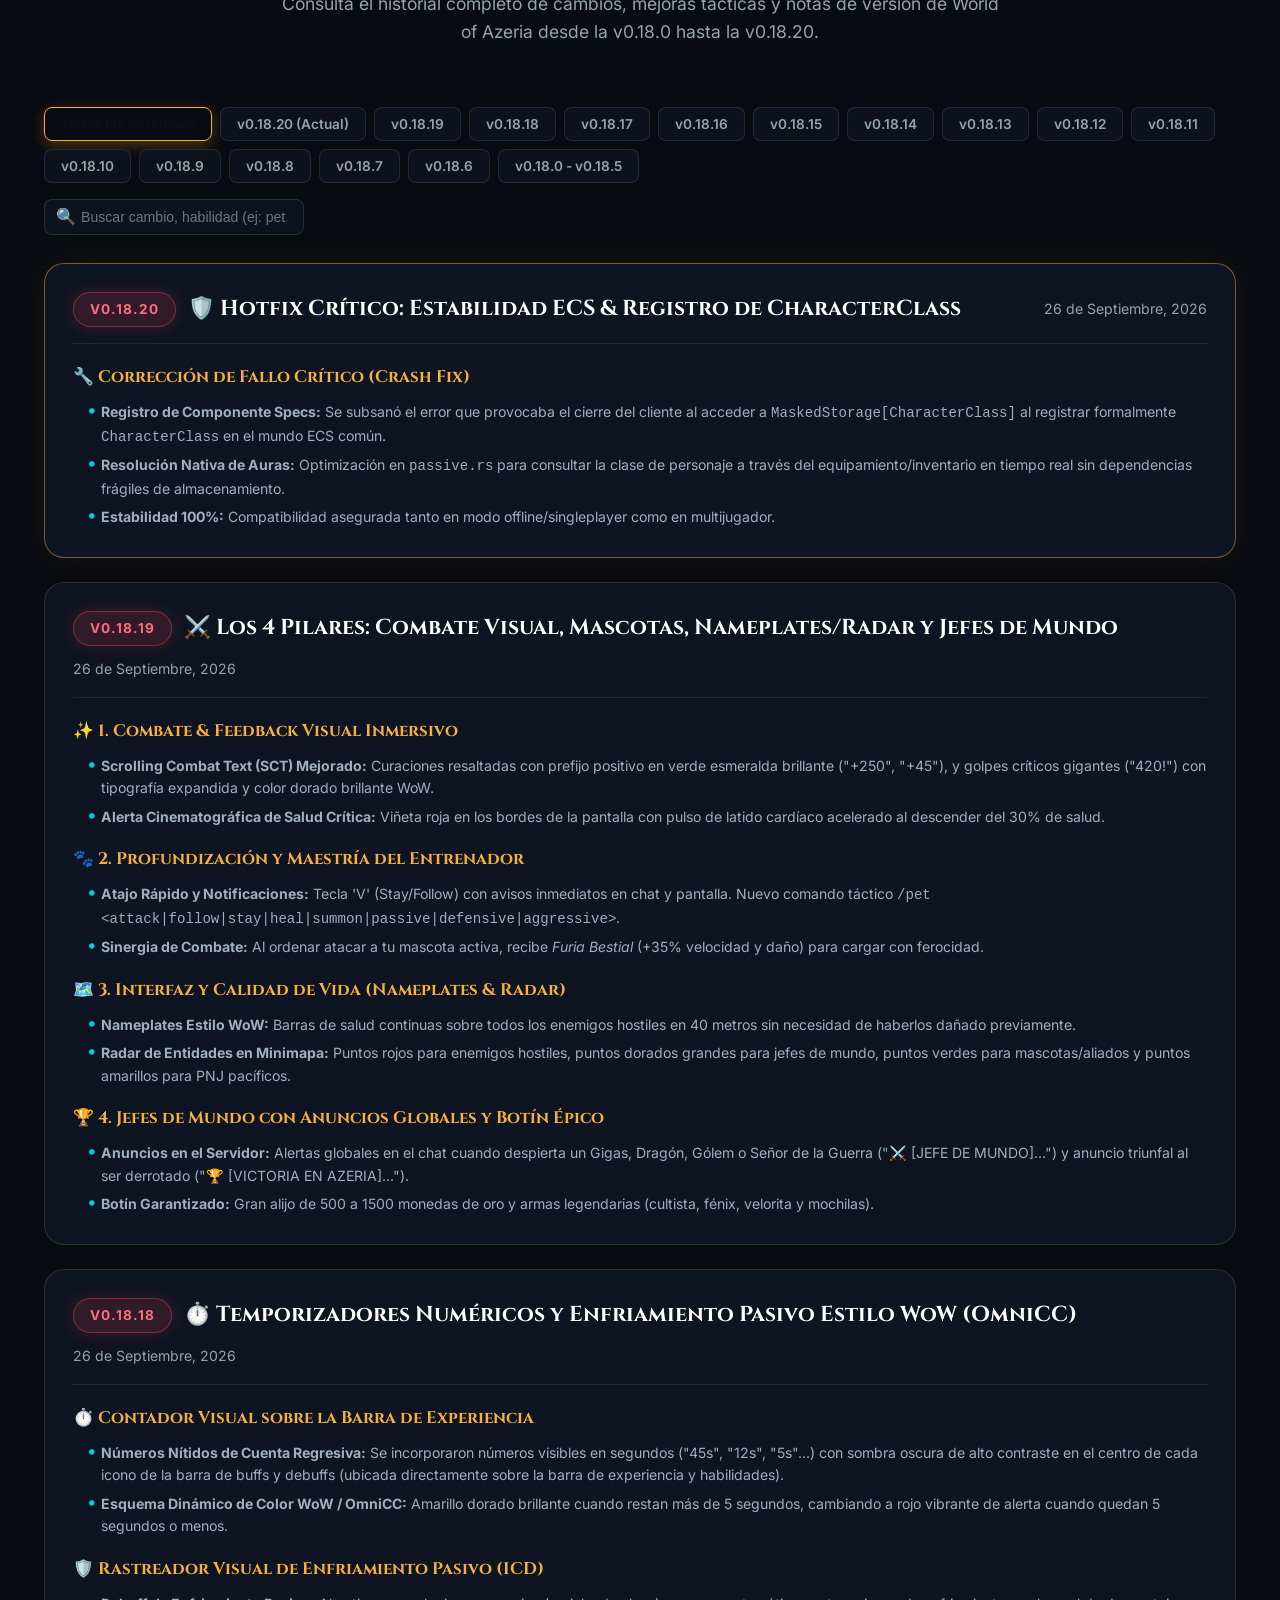
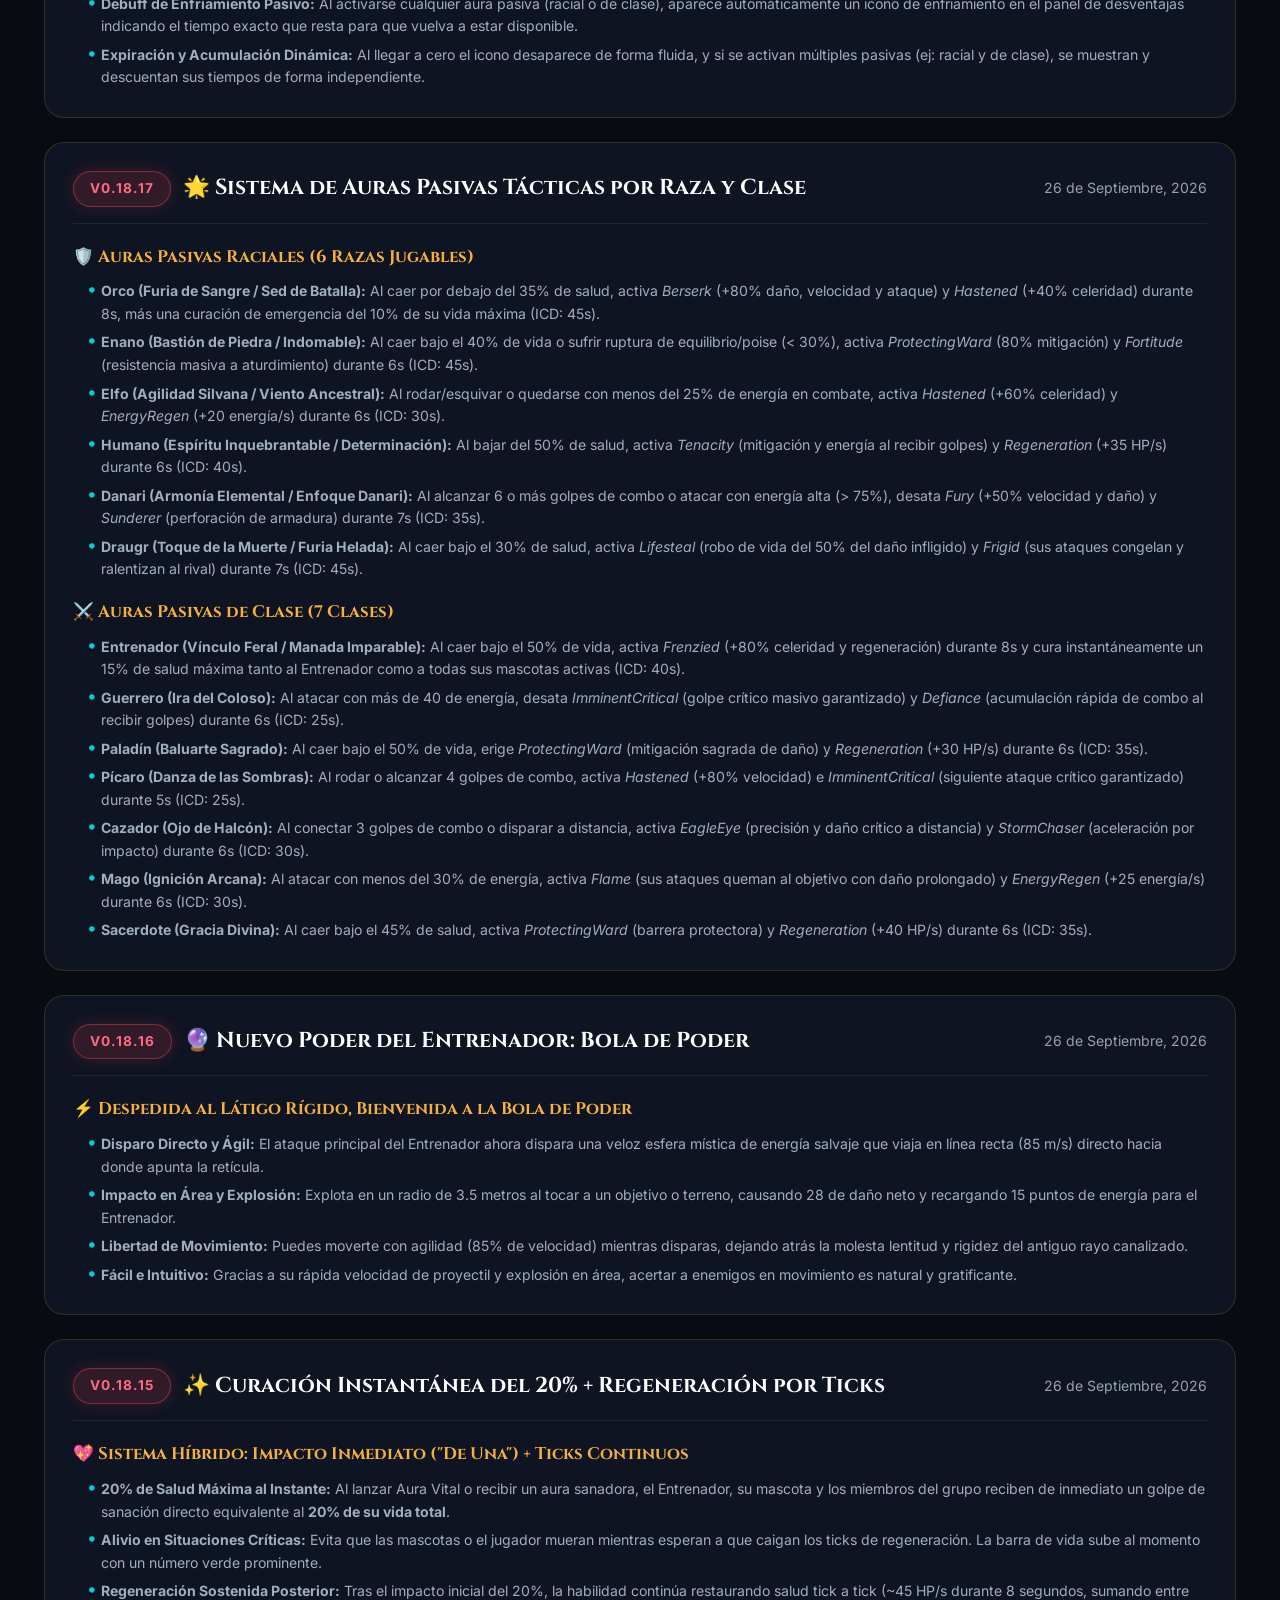
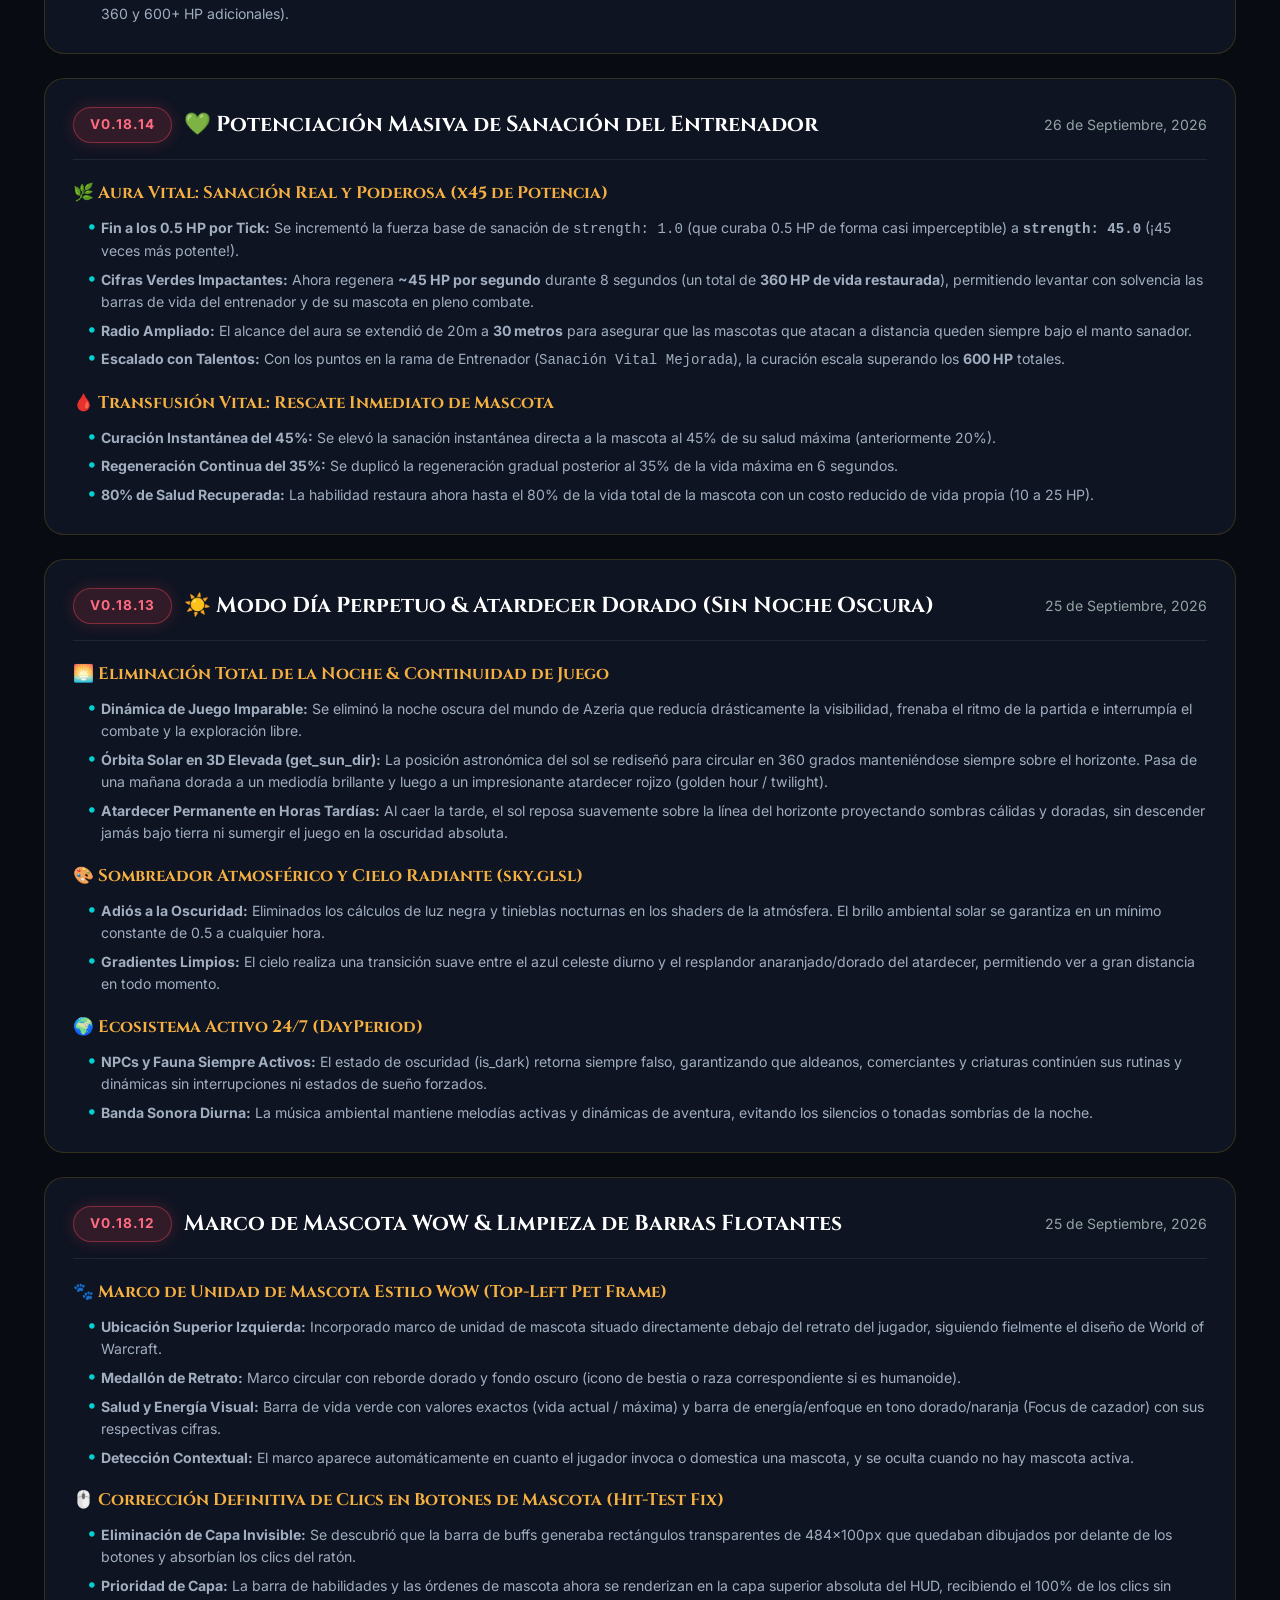
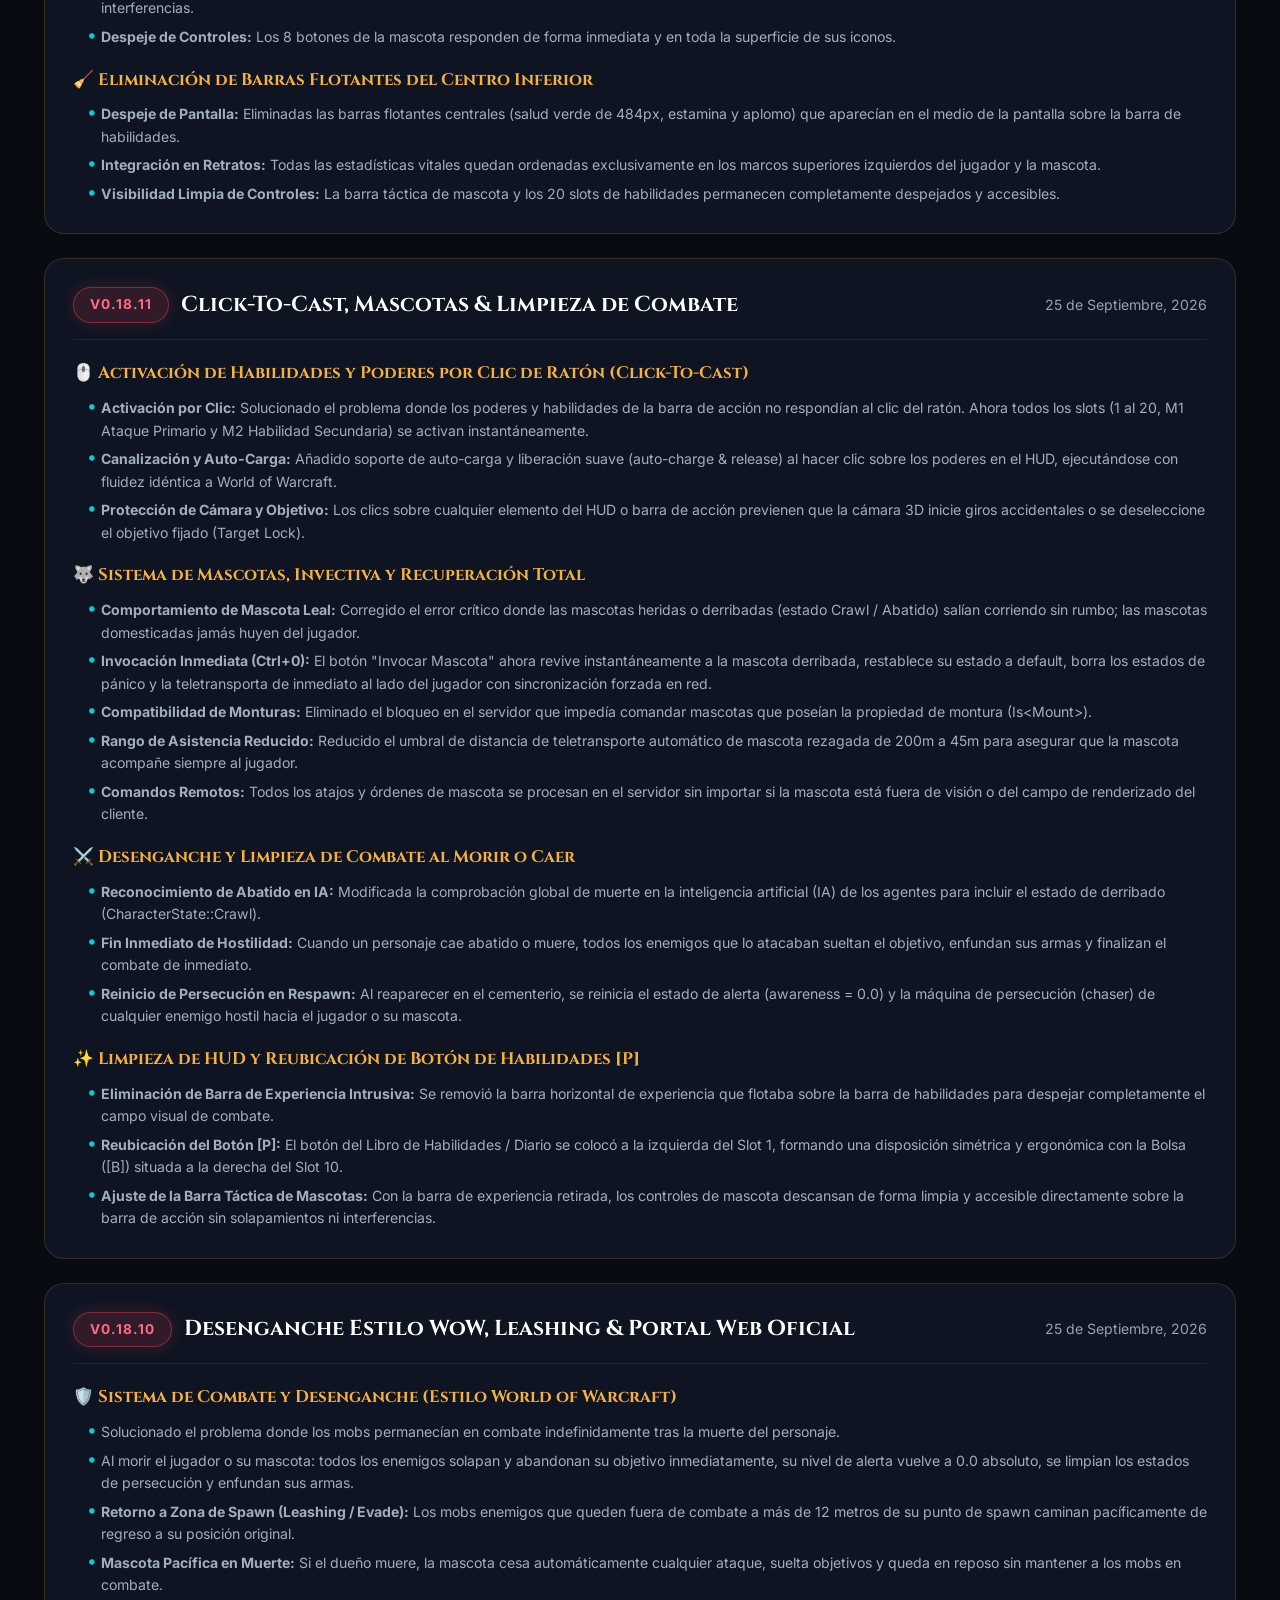
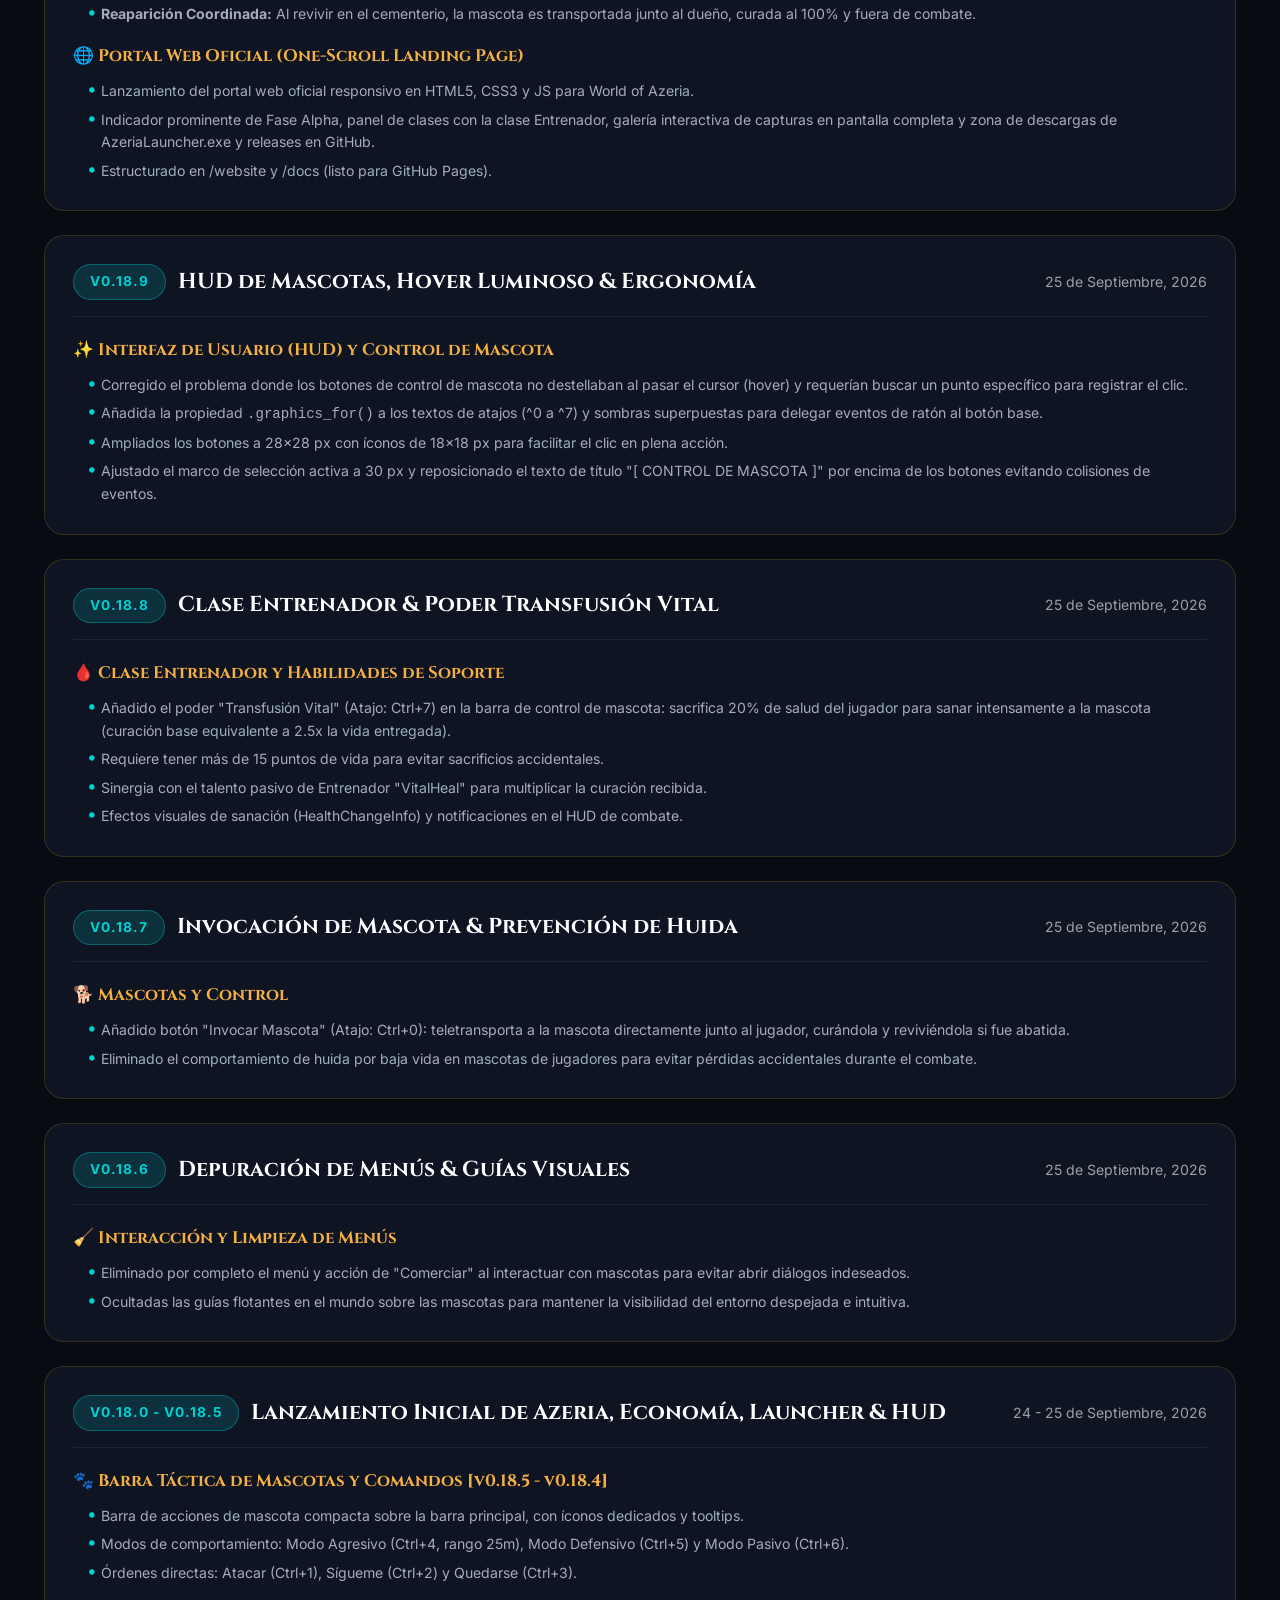
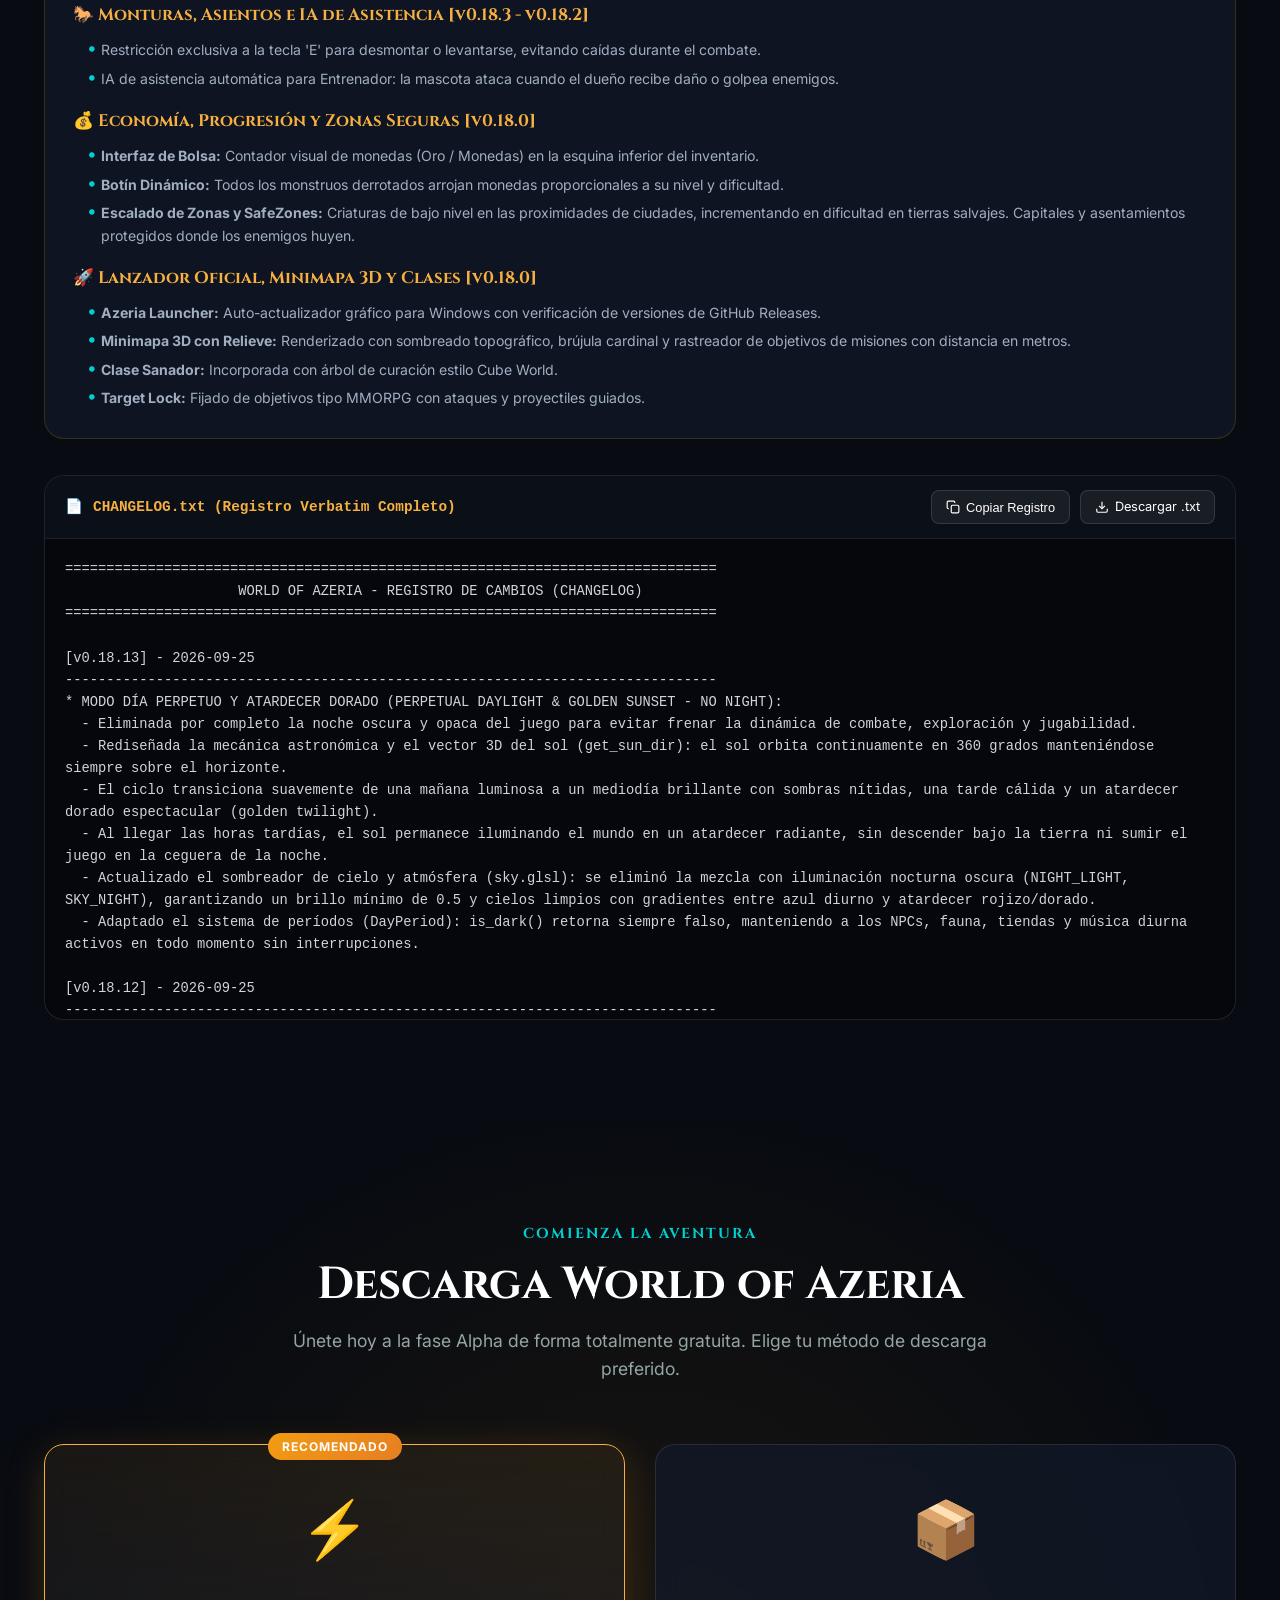
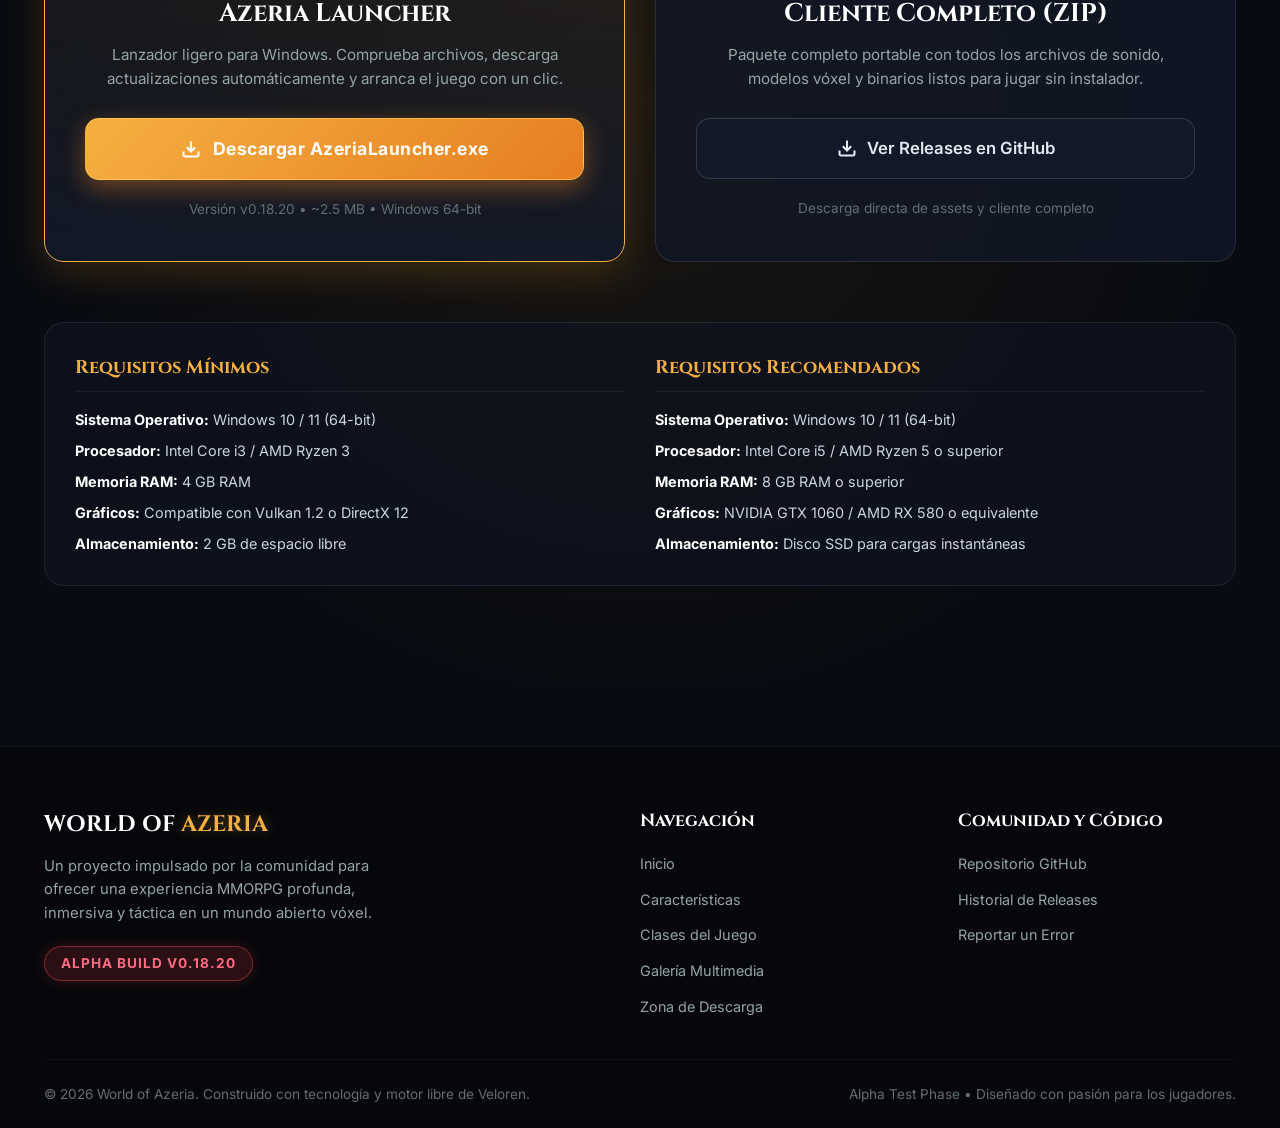
==== commit 8755f4ac: "fix(ecs): registrar CharacterClass en Specs World y optimizar resolucion de auras pasivas (v0.18.20)" ====
--- a/docs/index.html
+++ b/docs/index.html
@@ -58,7 +58,7 @@
           <span class="pulse-dot"></span>
           Fase Alpha Abierta
         </span>
-        <span class="badge badge-version">Parche v0.18.19</span>
+        <span class="badge badge-version">Parche v0.18.20</span>
       </div>
 
       <h1 class="hero-title">
@@ -291,14 +291,15 @@
       <div class="section-header">
         <span class="section-tag">Historial de Actualizaciones</span>
         <h2 class="section-title">Registro de Cambios Oficial</h2>
-        <p class="section-description">Consulta el historial completo de cambios, mejoras tácticas y notas de versión de World of Azeria desde la v0.18.0 hasta la v0.18.19.</p>
+        <p class="section-description">Consulta el historial completo de cambios, mejoras tácticas y notas de versión de World of Azeria desde la v0.18.0 hasta la v0.18.20.</p>
       </div>
 
       <!-- Controles de Filtro y Búsqueda -->
       <div class="changelog-controls">
         <div class="changelog-filters">
           <button class="changelog-filter-btn active" data-filter="all">Todas las Versiones</button>
-          <button class="changelog-filter-btn" data-filter="v0.18.19">v0.18.19 (Actual)</button>
+          <button class="changelog-filter-btn" data-filter="v0.18.20">v0.18.20 (Actual)</button>
+          <button class="changelog-filter-btn" data-filter="v0.18.19">v0.18.19</button>
           <button class="changelog-filter-btn" data-filter="v0.18.18">v0.18.18</button>
           <button class="changelog-filter-btn" data-filter="v0.18.17">v0.18.17</button>
           <button class="changelog-filter-btn" data-filter="v0.18.16">v0.18.16</button>
@@ -322,8 +323,26 @@
 
       <!-- Timeline de Tarjetas Detalladas -->
       <div class="changelog-timeline" id="changelogTimeline">
+        <!-- v0.18.20 -->
+        <article class="changelog-card latest" data-version="v0.18.20">
+          <div class="changelog-card-header">
+            <div class="changelog-version-meta">
+              <span class="badge badge-alpha">v0.18.20</span>
+              <h3 class="changelog-version-title">🛡️ Hotfix Crítico: Estabilidad ECS & Registro de CharacterClass</h3>
+            </div>
+            <span class="changelog-date">26 de Septiembre, 2026</span>
+          </div>
+          
+          <h4 class="changelog-section-title">🔧 Corrección de Fallo Crítico (Crash Fix)</h4>
+          <ul class="changelog-sublist">
+            <li><strong>Registro de Componente Specs:</strong> Se subsanó el error que provocaba el cierre del cliente al acceder a <code>MaskedStorage[CharacterClass]</code> al registrar formalmente <code>CharacterClass</code> en el mundo ECS común.</li>
+            <li><strong>Resolución Nativa de Auras:</strong> Optimización en <code>passive.rs</code> para consultar la clase de personaje a través del equipamiento/inventario en tiempo real sin dependencias frágiles de almacenamiento.</li>
+            <li><strong>Estabilidad 100%:</strong> Compatibilidad asegurada tanto en modo offline/singleplayer como en multijugador.</li>
+          </ul>
+        </article>
+
         <!-- v0.18.19 -->
-        <article class="changelog-card latest" data-version="v0.18.19">
+        <article class="changelog-card" data-version="v0.18.19">
           <div class="changelog-card-header">
             <div class="changelog-version-meta">
               <span class="badge badge-alpha">v0.18.19</span>
@@ -932,7 +951,7 @@
             <svg width="20" height="20" viewBox="0 0 24 24" fill="none" stroke="currentColor" stroke-width="2.5"><path d="M21 15v4a2 2 0 0 1-2 2H5a2 2 0 0 1-2-2v-4"/><polyline points="7 10 12 15 17 10"/><line x1="12" y1="15" x2="12" y2="3"/></svg>
             Descargar AzeriaLauncher.exe
           </a>
-          <span class="download-meta">Versión v0.18.19 • ~2.5 MB • Windows 64-bit</span>
+          <span class="download-meta">Versión v0.18.20 • ~2.5 MB • Windows 64-bit</span>
         </div>
 
         <!-- Cliente Completo ZIP -->
@@ -983,7 +1002,7 @@
         <div class="footer-brand">
           <h3>WORLD OF <span class="text-gold">AZERIA</span></h3>
           <p>Un proyecto impulsado por la comunidad para ofrecer una experiencia MMORPG profunda, inmersiva y táctica en un mundo abierto vóxel.</p>
-          <div class="badge badge-alpha">Alpha Build v0.18.19</div>
+          <div class="badge badge-alpha">Alpha Build v0.18.20</div>
         </div>
 
         <div class="footer-col">
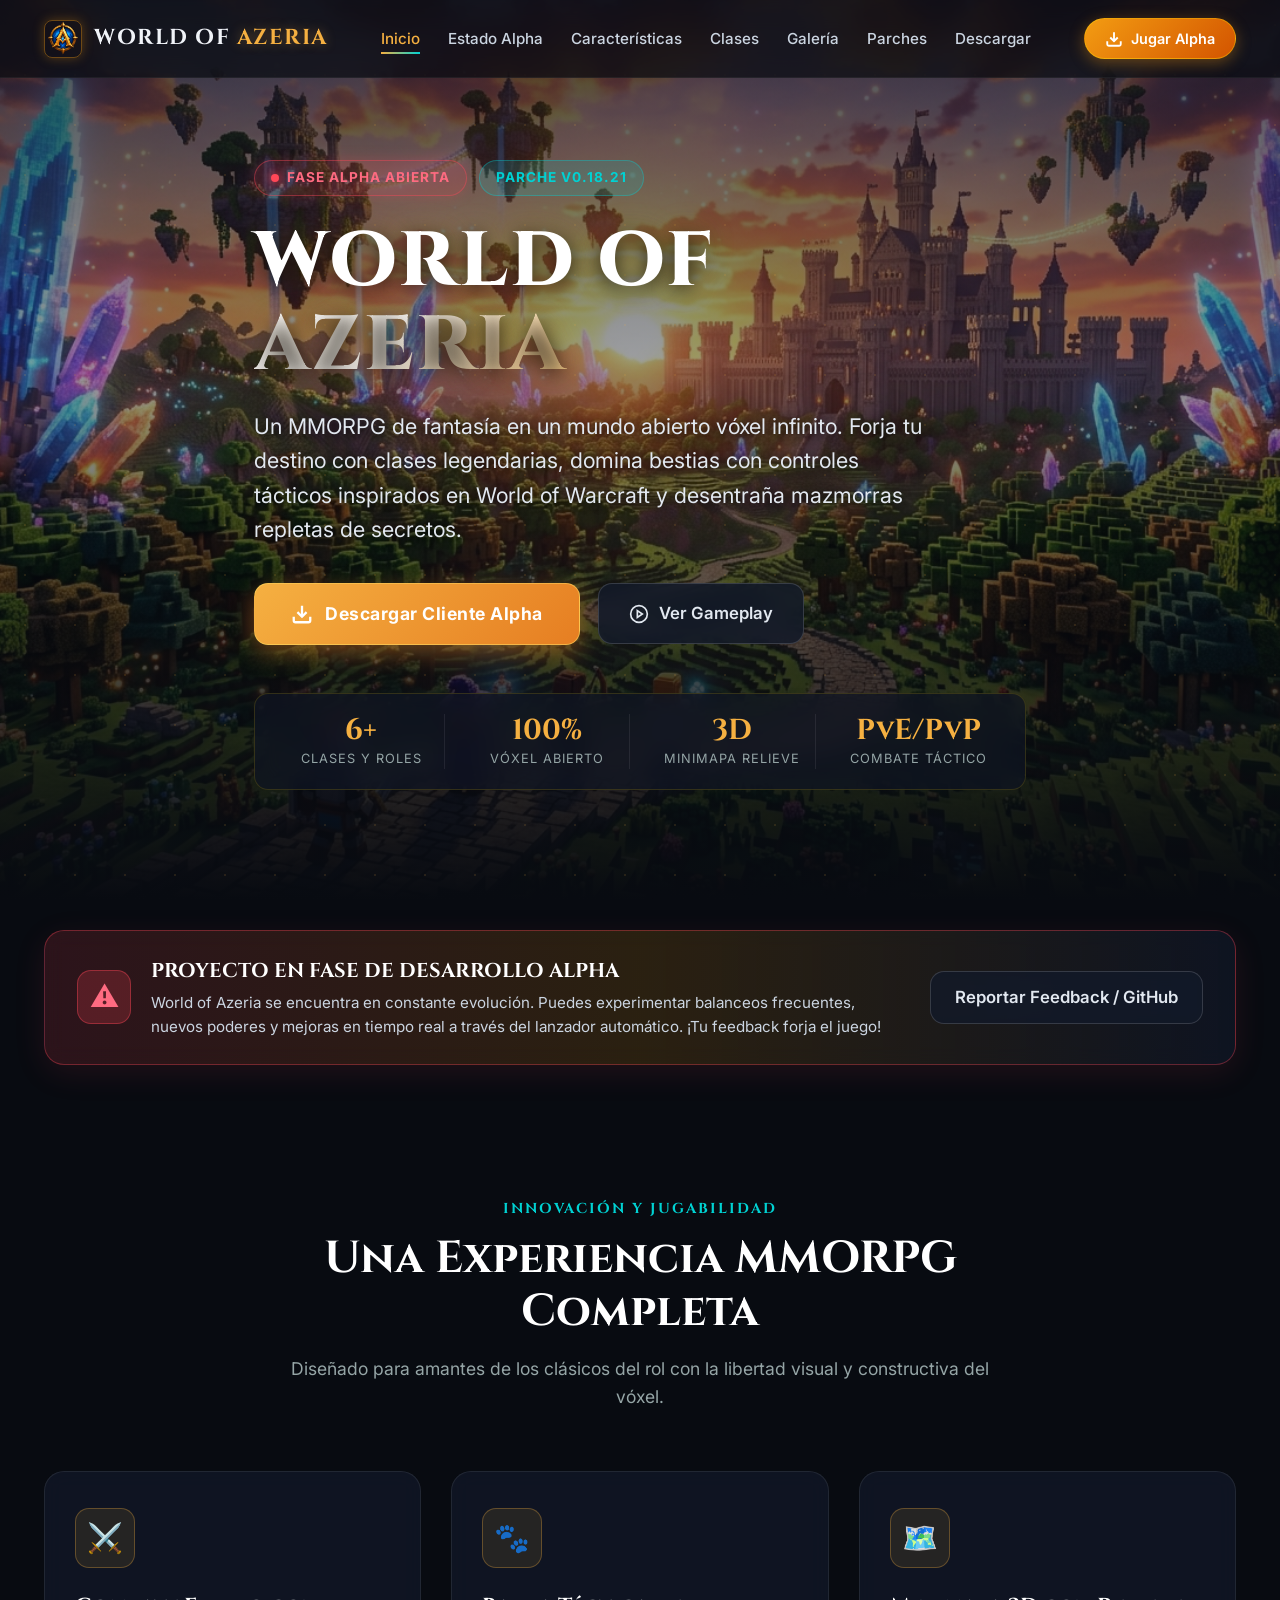
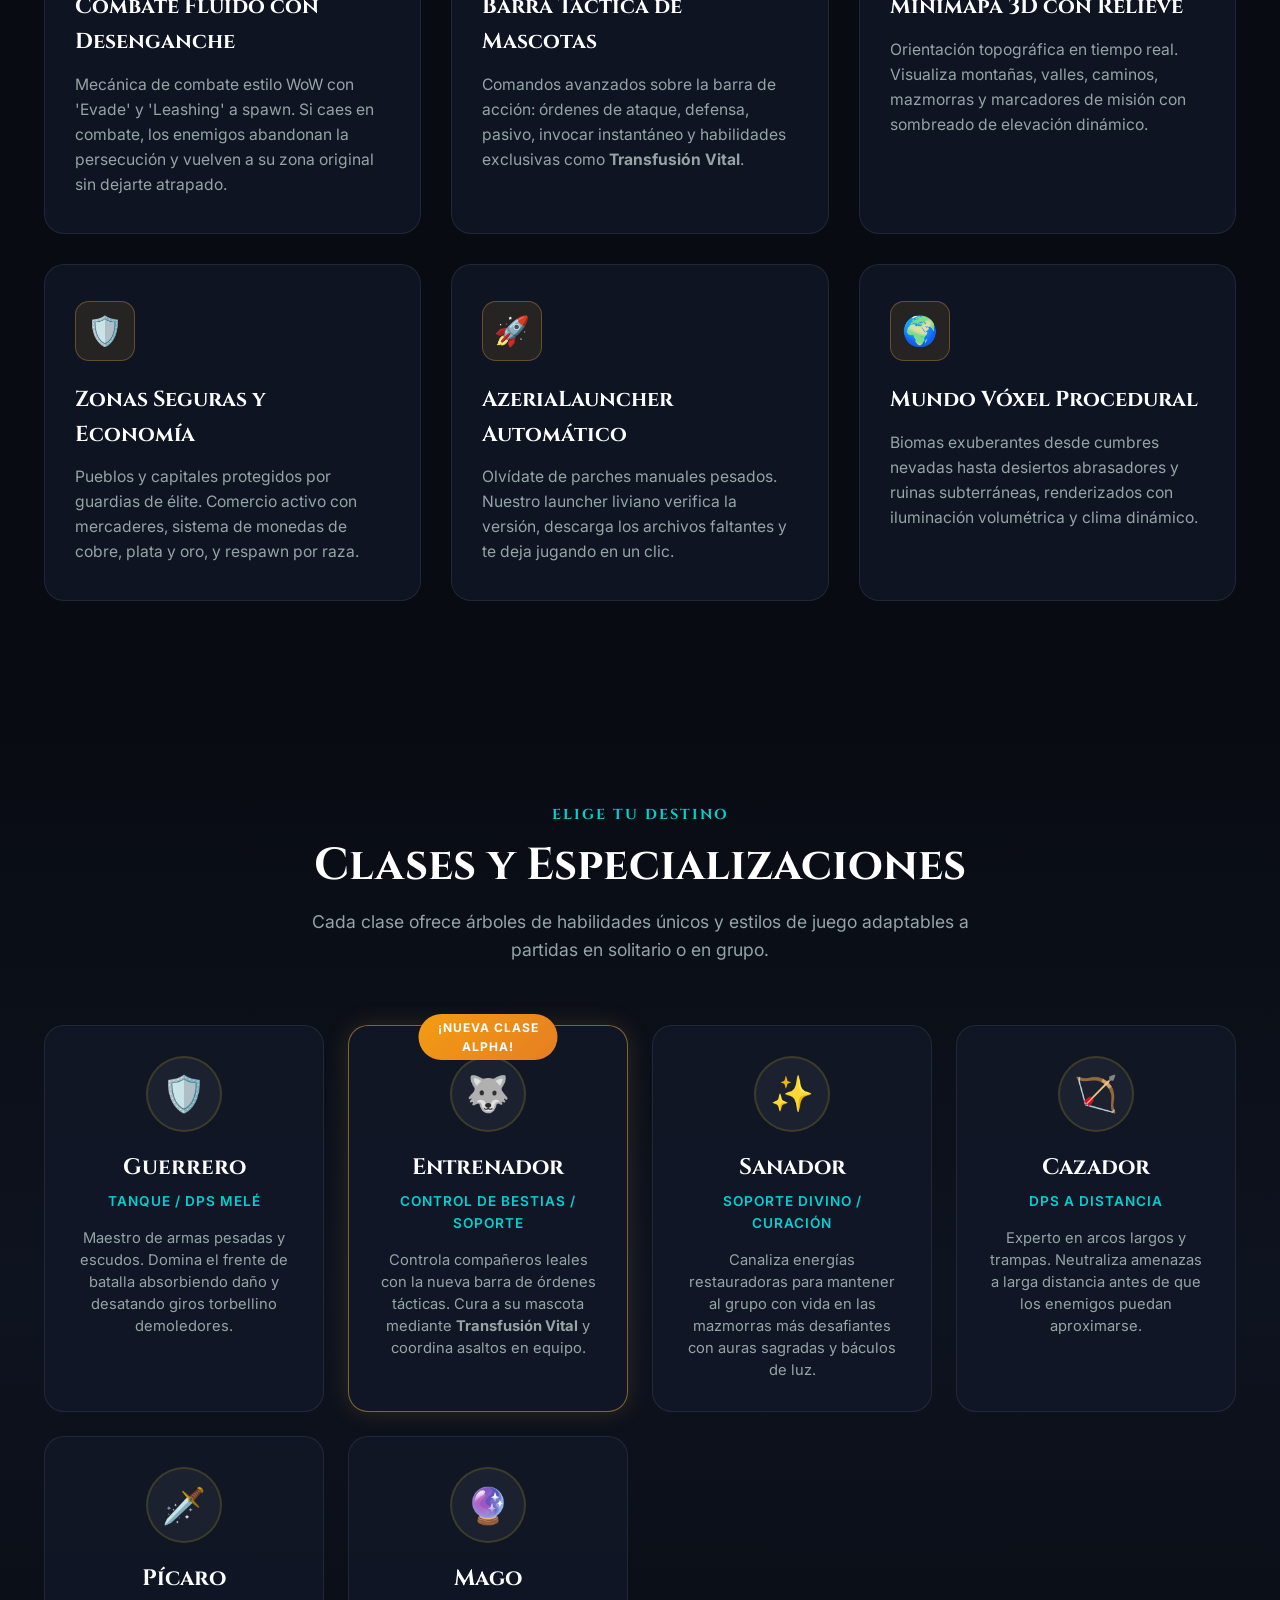
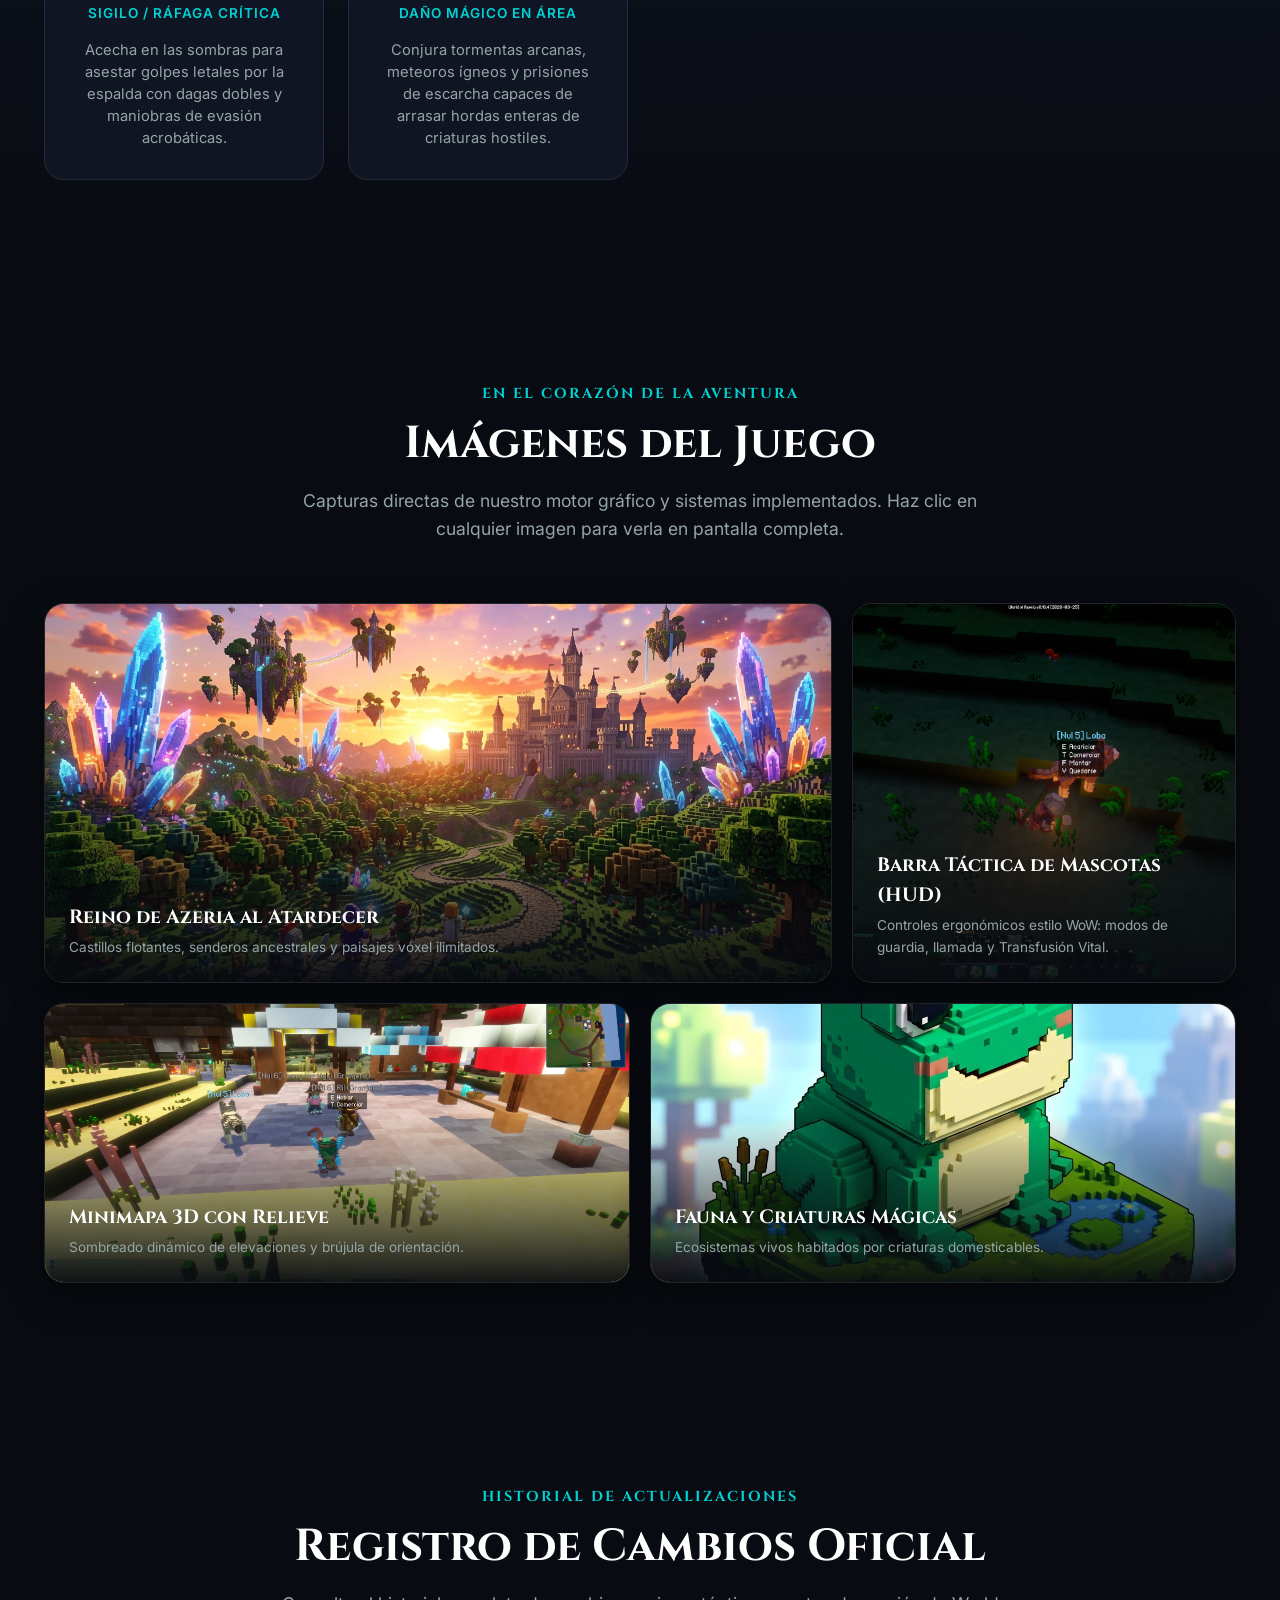
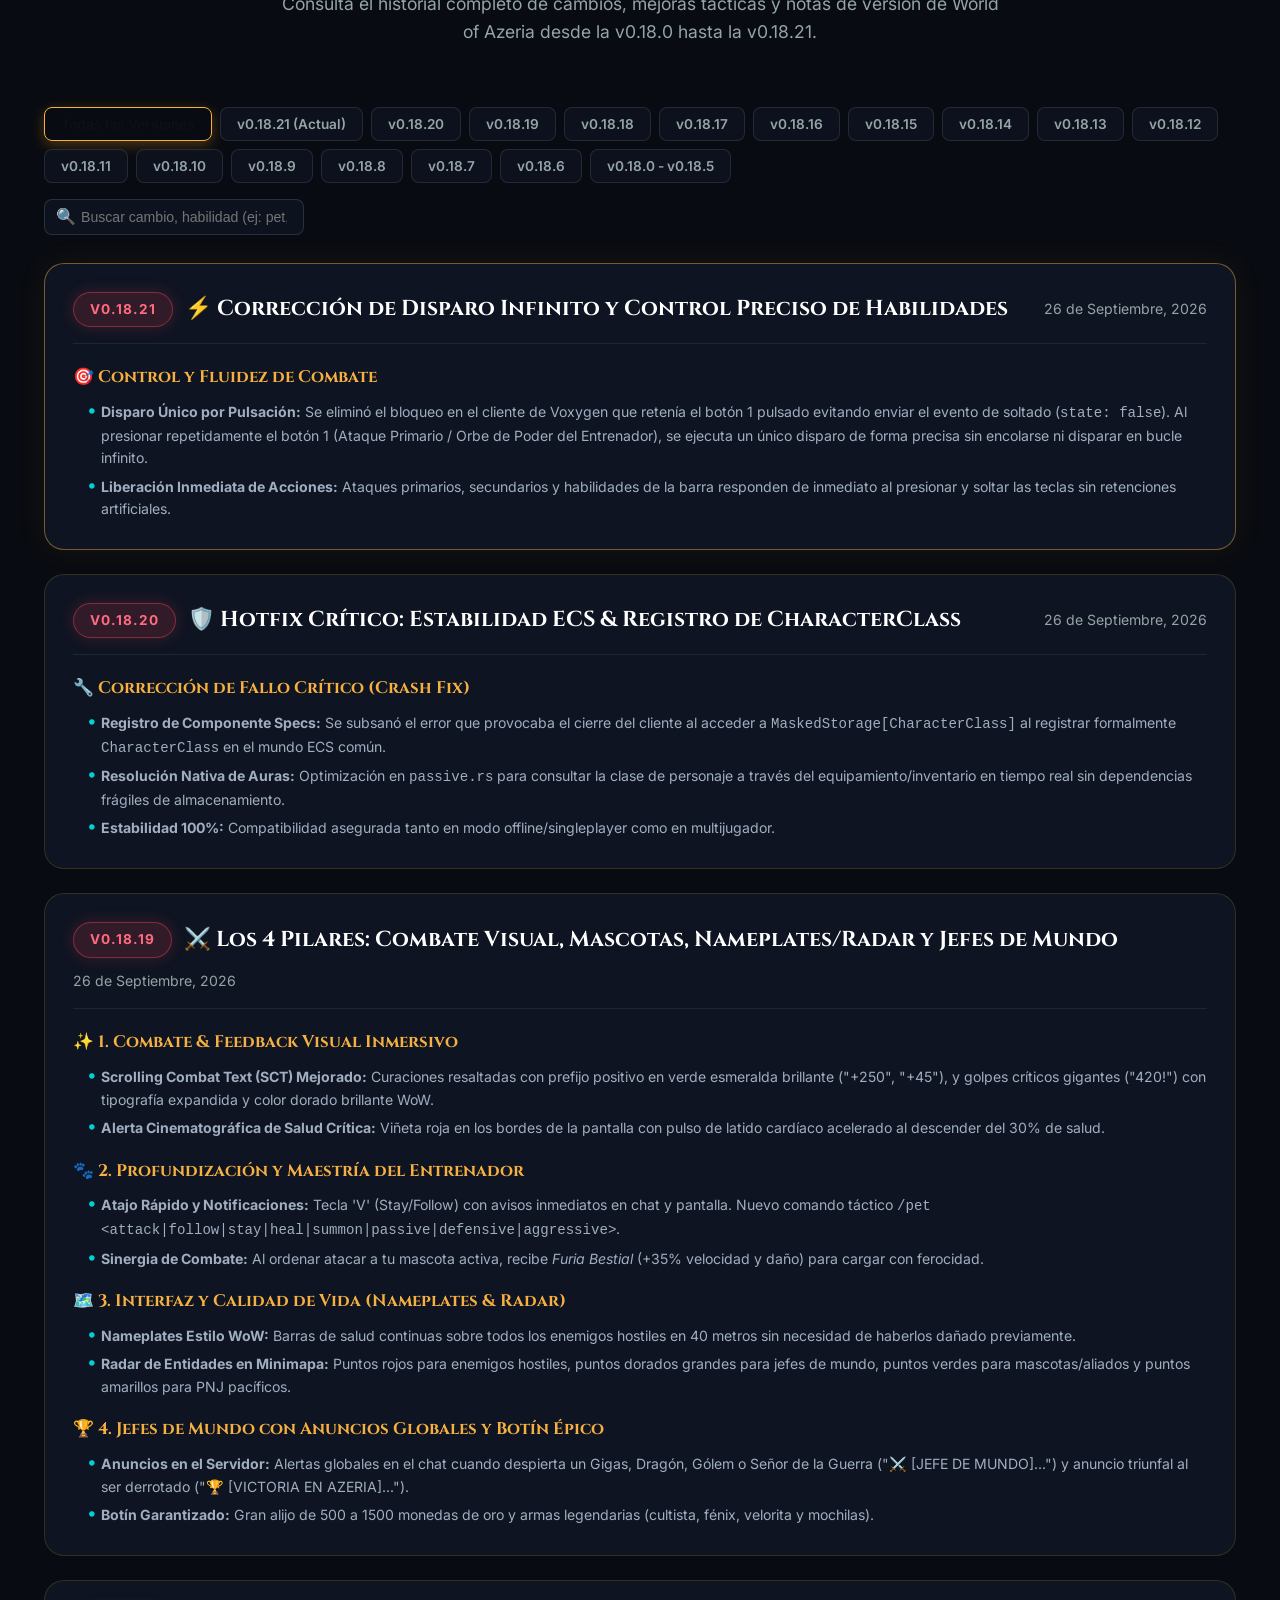
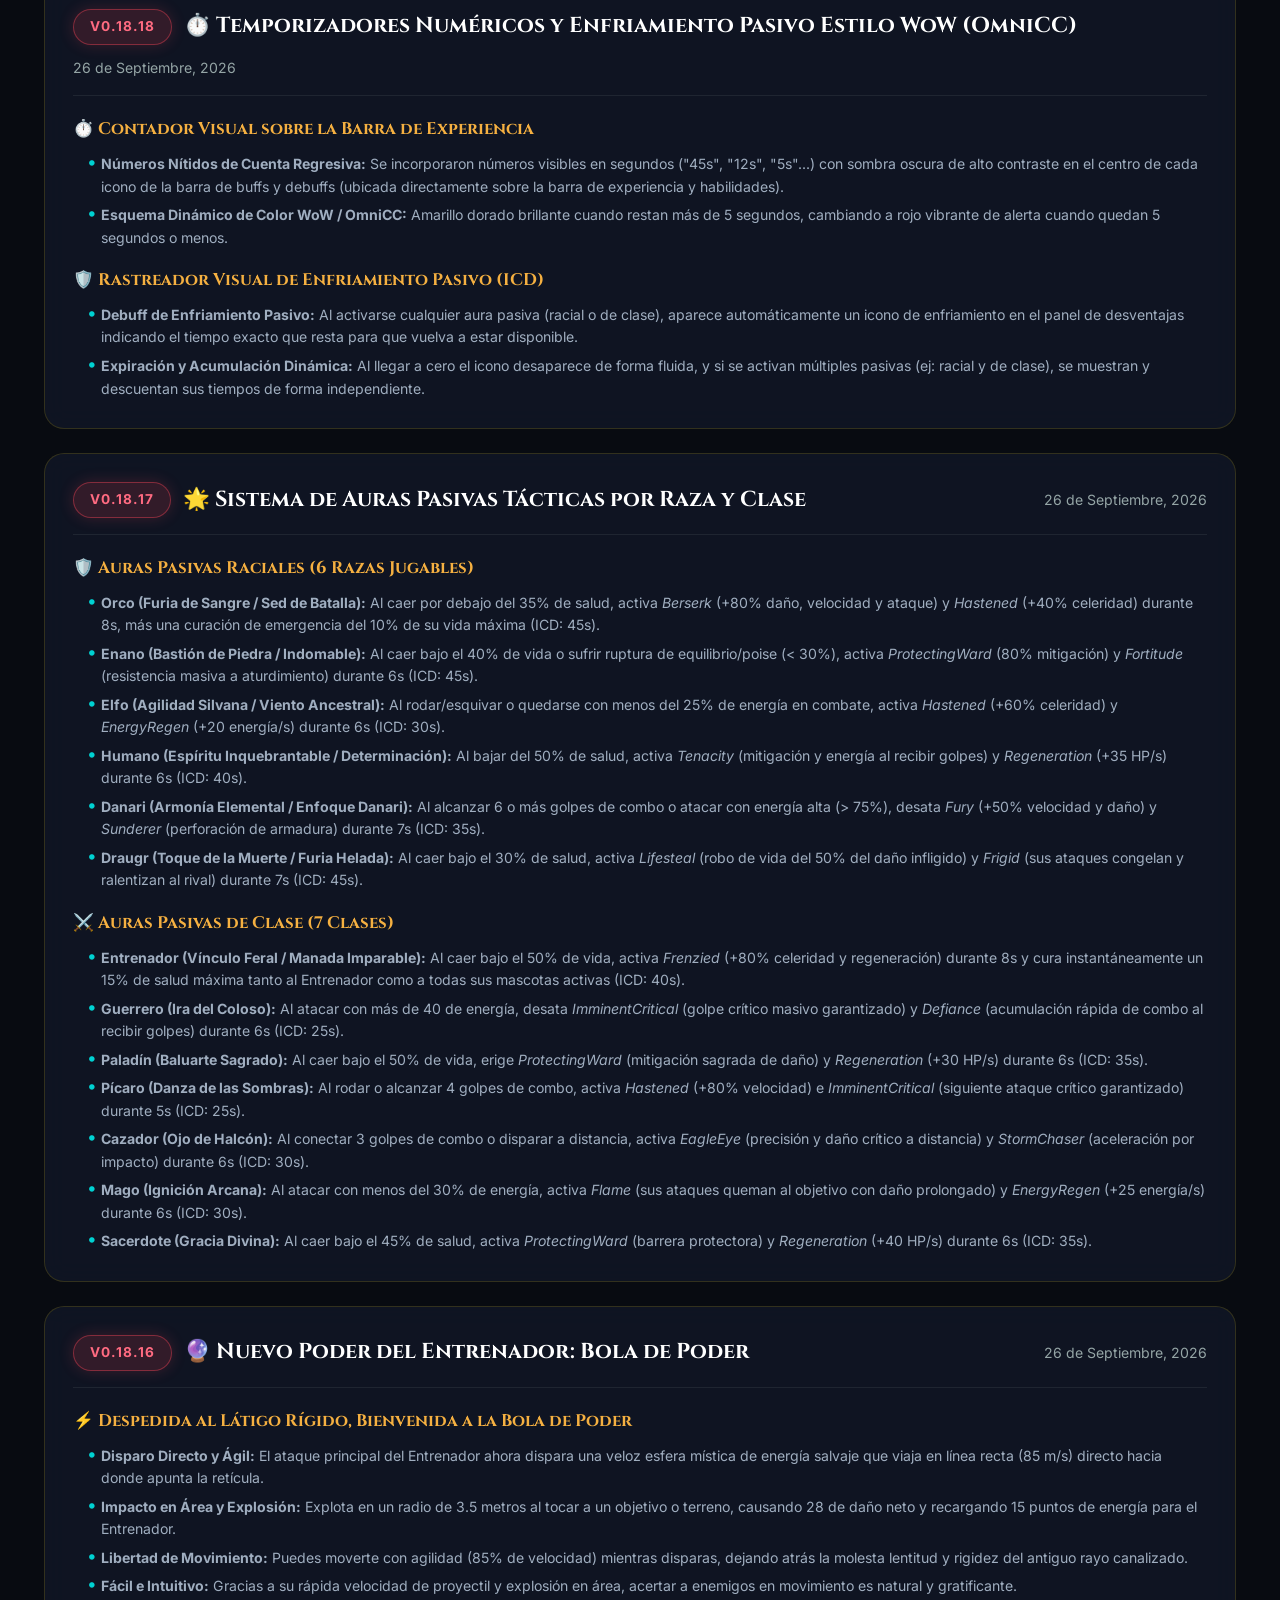
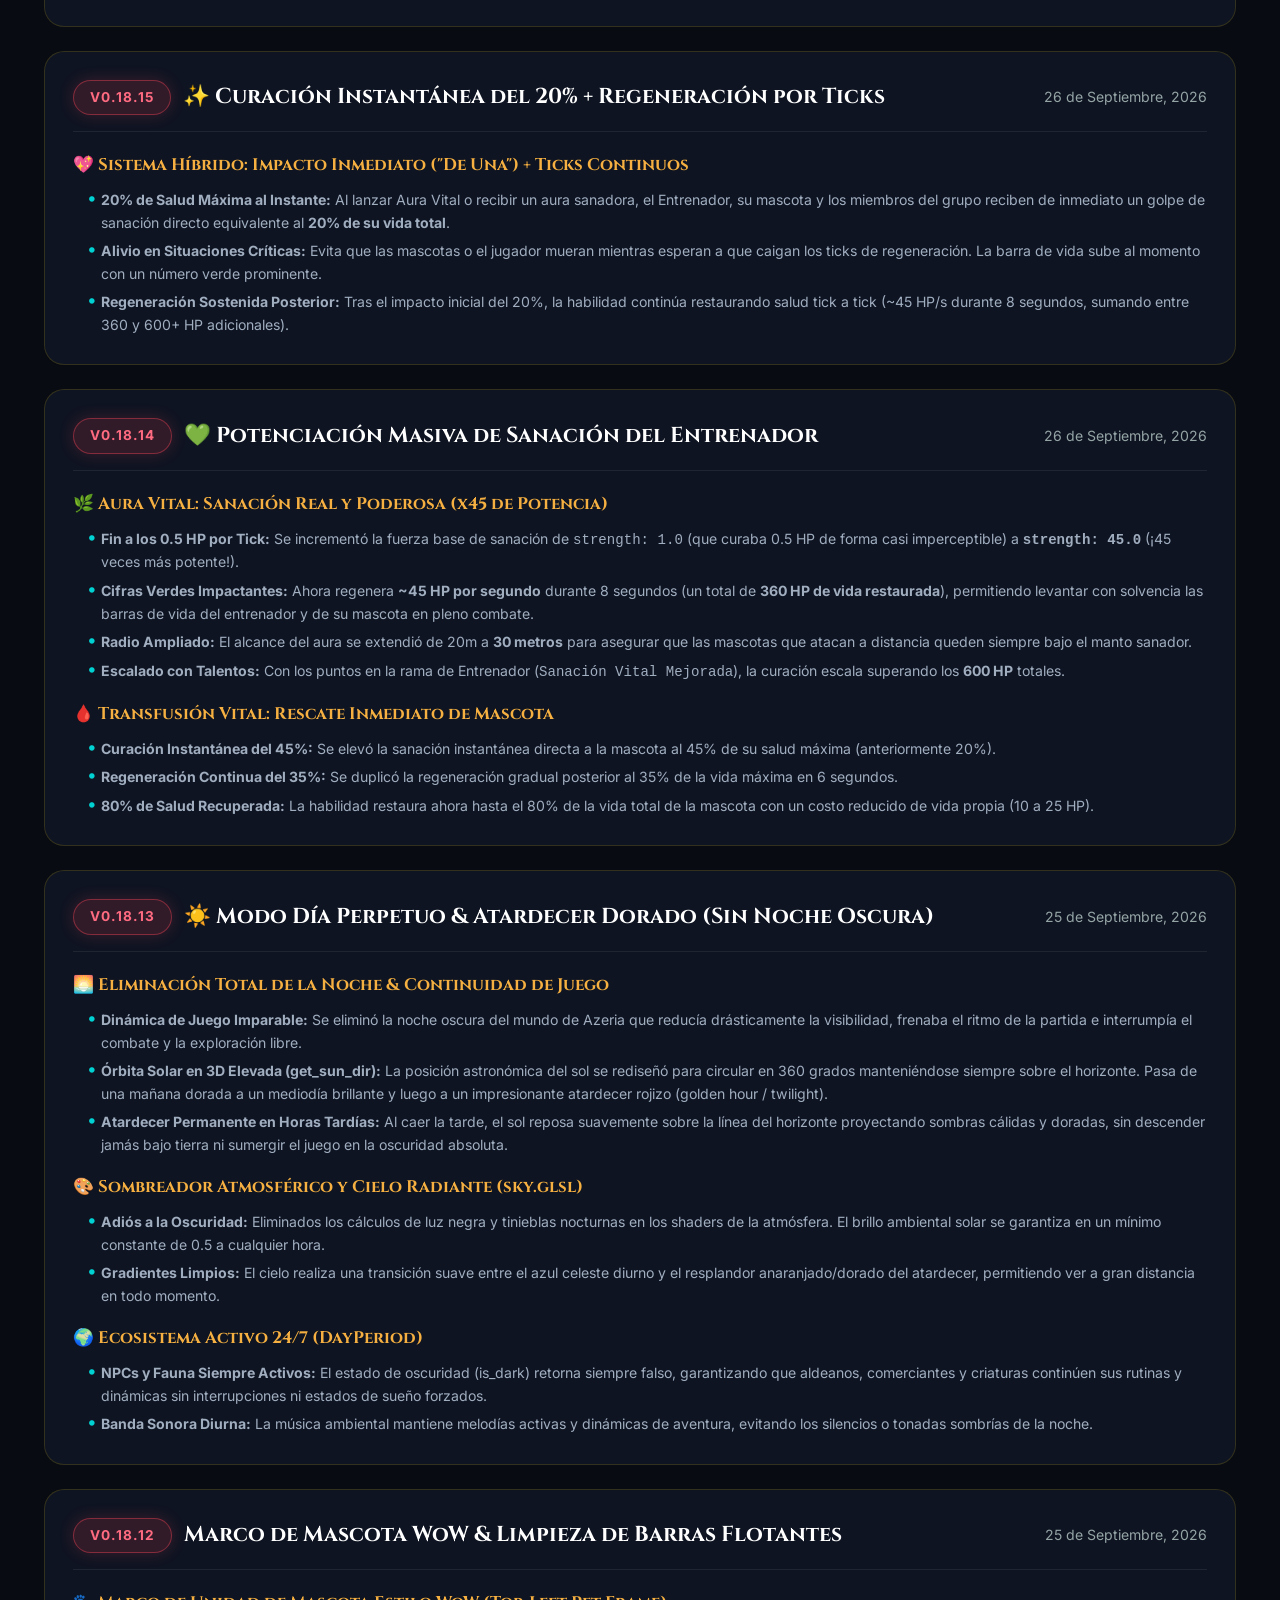
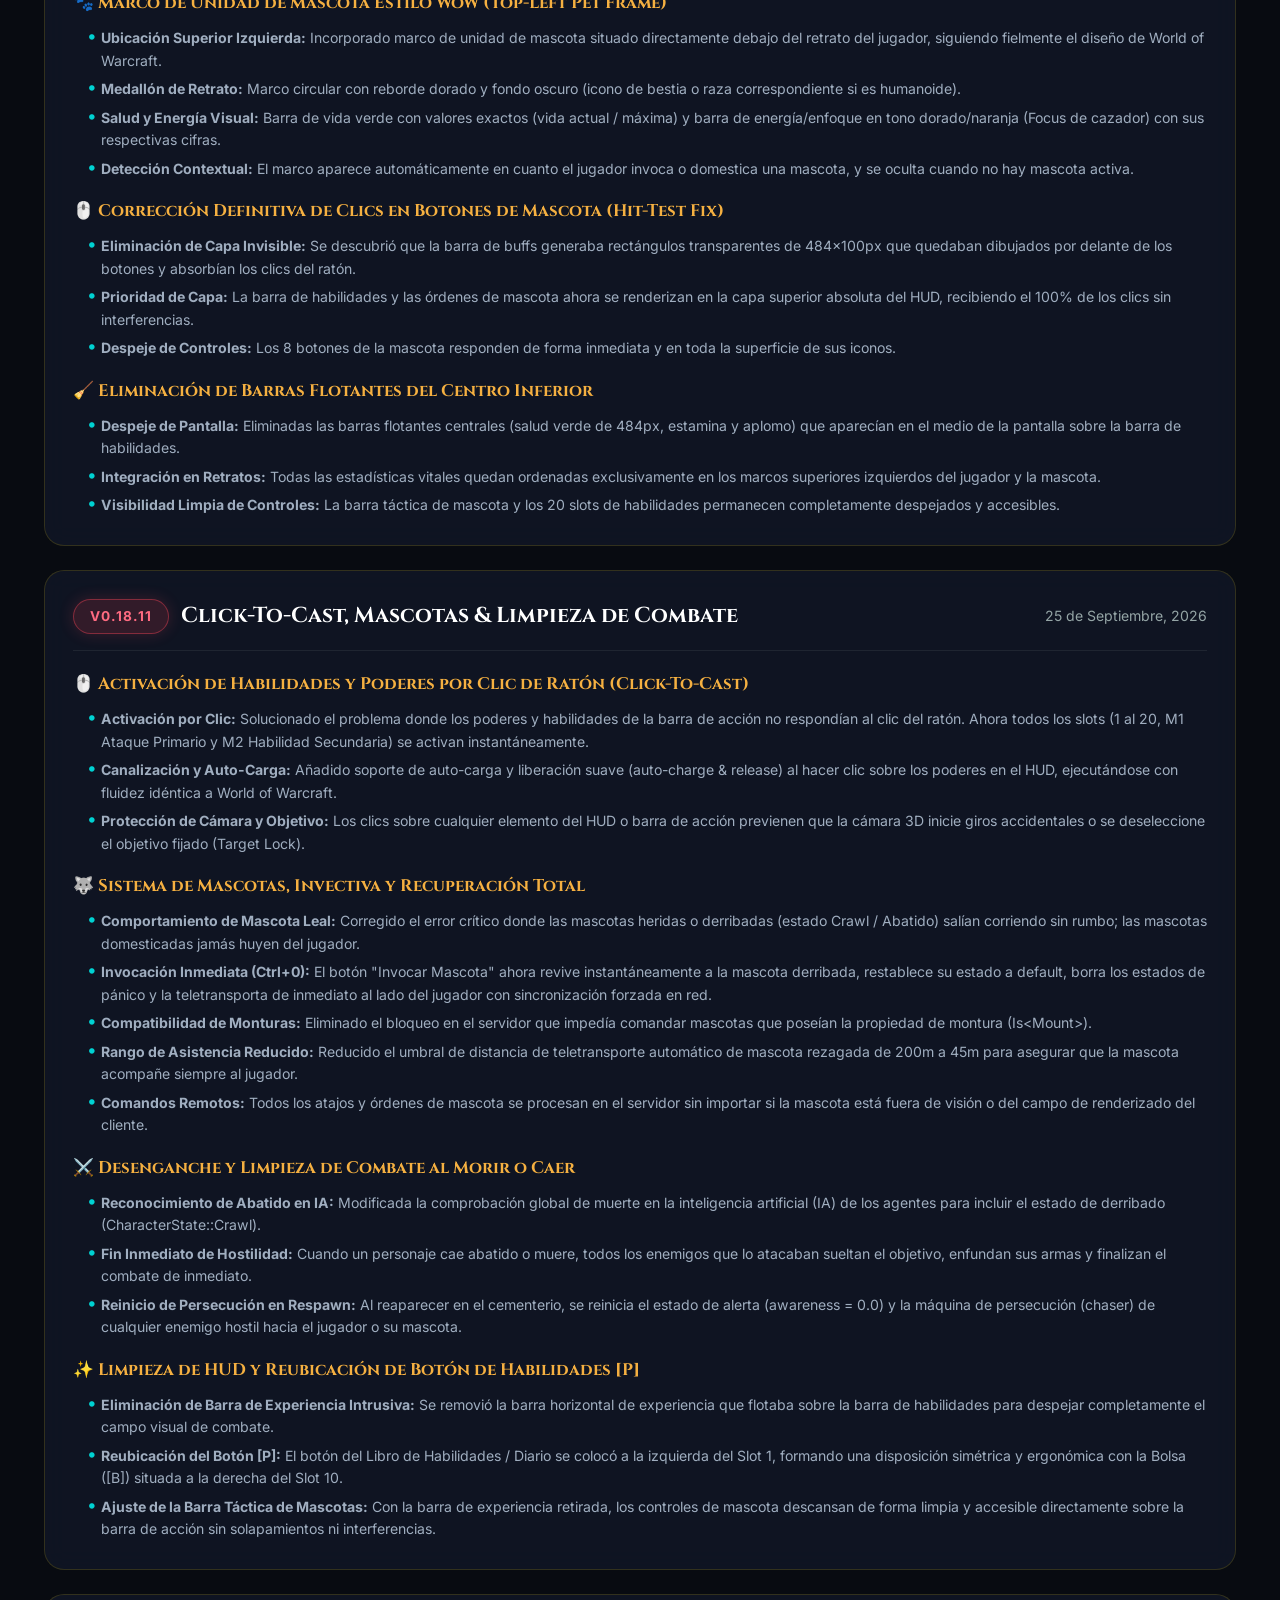
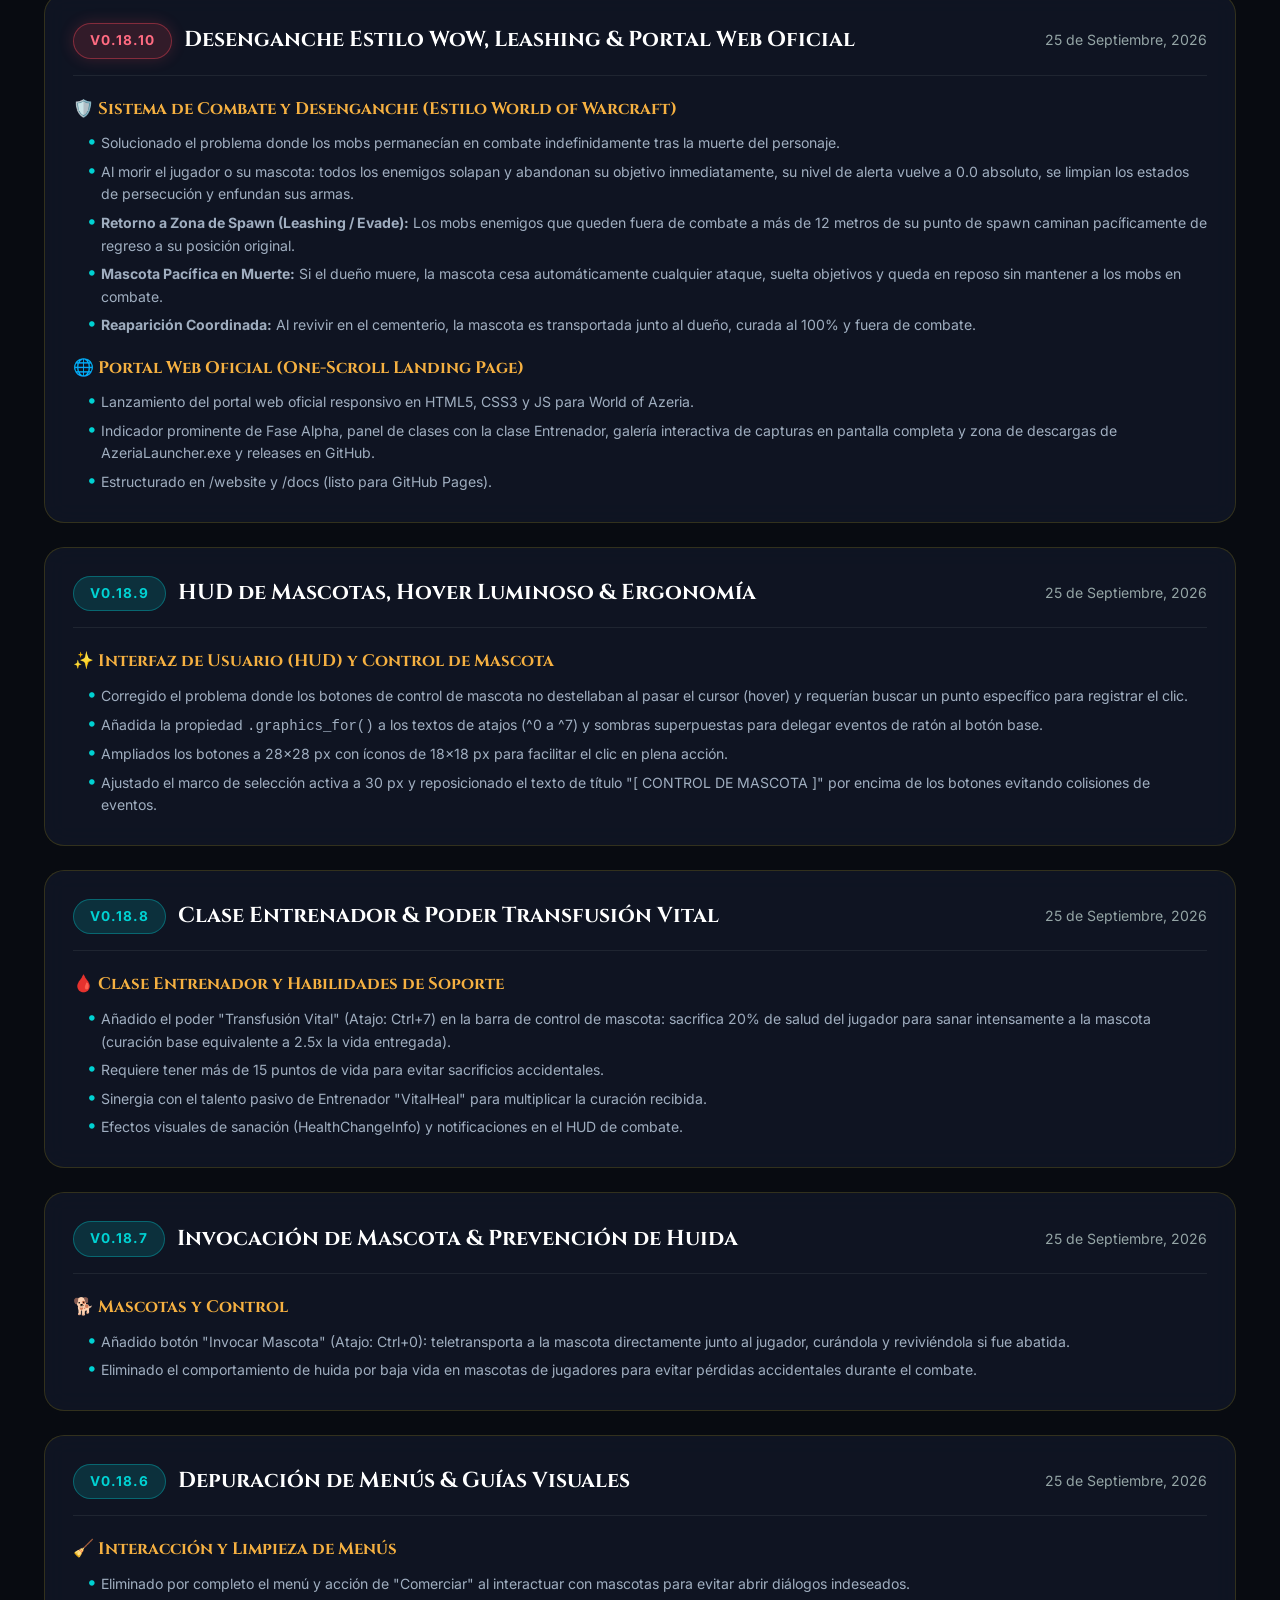
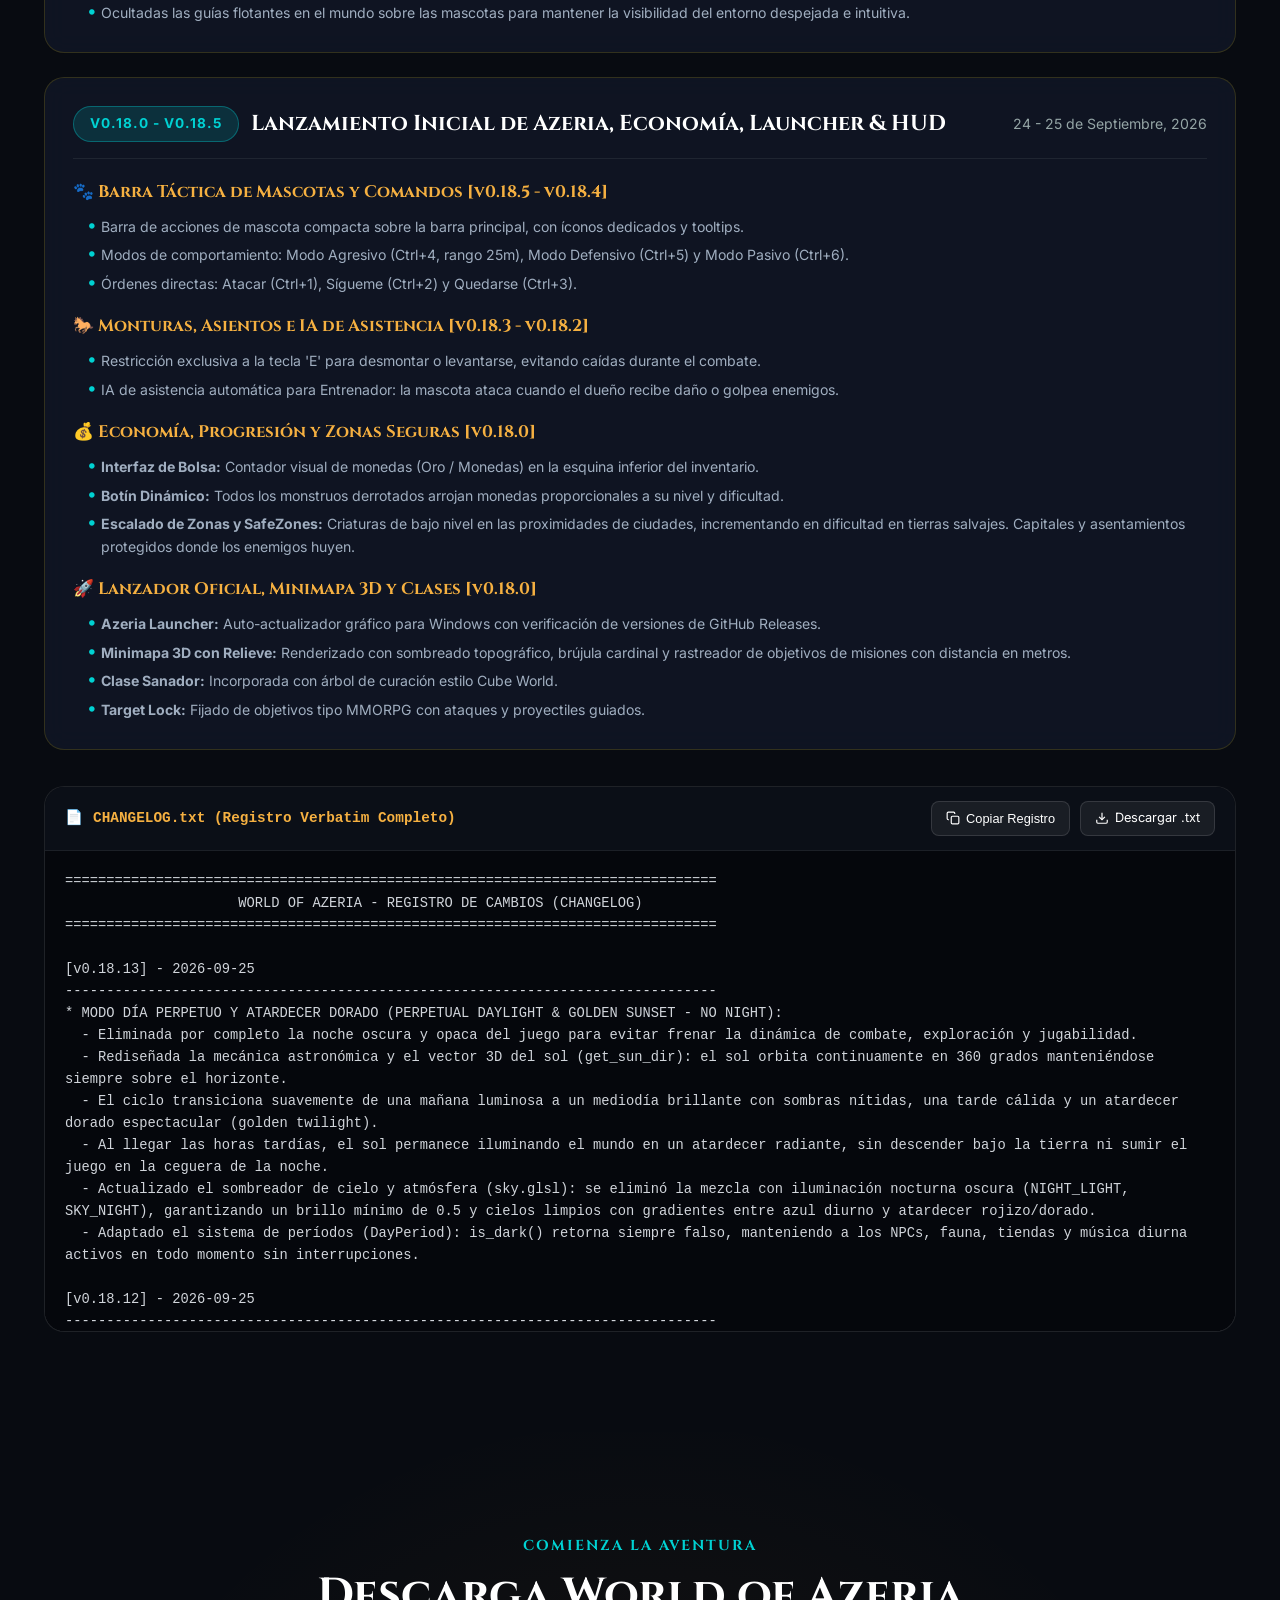
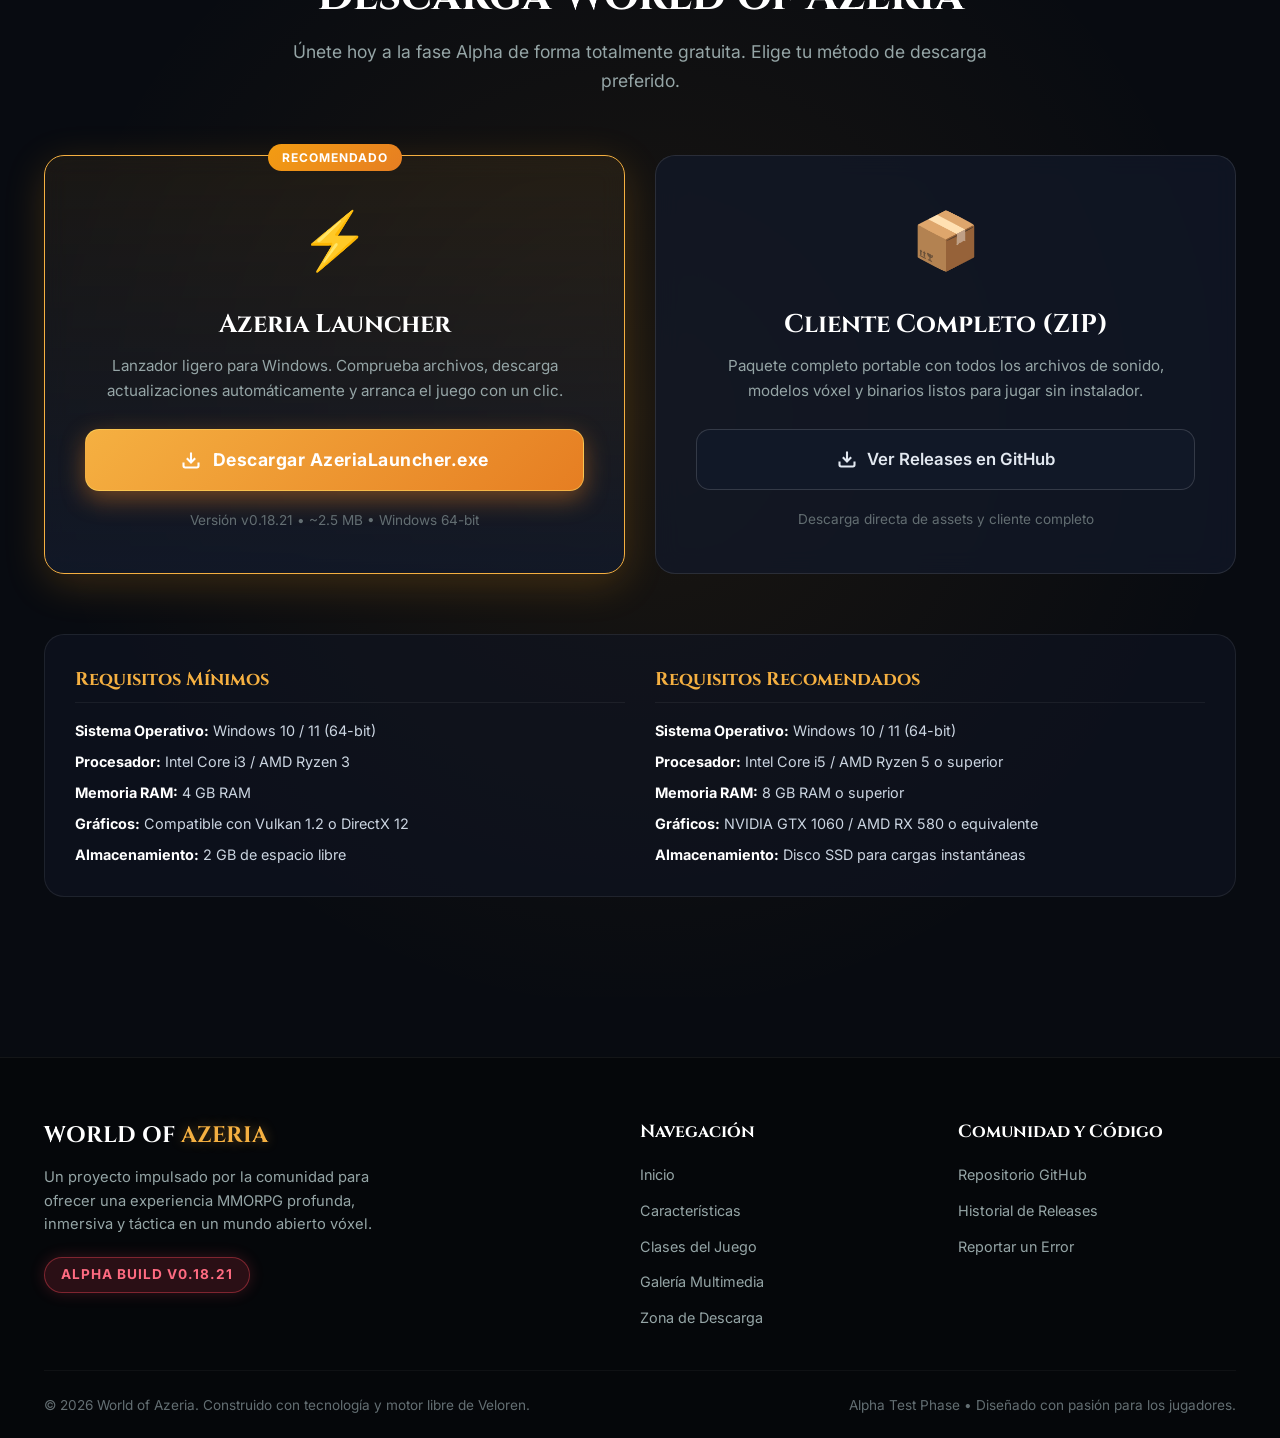
==== commit cf99605e: "fix(controls): corregir disparo infinito al pulsar boton 1 eliminando retencion de auto-carga (v0.18" ====
--- a/docs/index.html
+++ b/docs/index.html
@@ -58,7 +58,7 @@
           <span class="pulse-dot"></span>
           Fase Alpha Abierta
         </span>
-        <span class="badge badge-version">Parche v0.18.20</span>
+        <span class="badge badge-version">Parche v0.18.21</span>
       </div>
 
       <h1 class="hero-title">
@@ -291,14 +291,15 @@
       <div class="section-header">
         <span class="section-tag">Historial de Actualizaciones</span>
         <h2 class="section-title">Registro de Cambios Oficial</h2>
-        <p class="section-description">Consulta el historial completo de cambios, mejoras tácticas y notas de versión de World of Azeria desde la v0.18.0 hasta la v0.18.20.</p>
+        <p class="section-description">Consulta el historial completo de cambios, mejoras tácticas y notas de versión de World of Azeria desde la v0.18.0 hasta la v0.18.21.</p>
       </div>
 
       <!-- Controles de Filtro y Búsqueda -->
       <div class="changelog-controls">
         <div class="changelog-filters">
           <button class="changelog-filter-btn active" data-filter="all">Todas las Versiones</button>
-          <button class="changelog-filter-btn" data-filter="v0.18.20">v0.18.20 (Actual)</button>
+          <button class="changelog-filter-btn" data-filter="v0.18.21">v0.18.21 (Actual)</button>
+          <button class="changelog-filter-btn" data-filter="v0.18.20">v0.18.20</button>
           <button class="changelog-filter-btn" data-filter="v0.18.19">v0.18.19</button>
           <button class="changelog-filter-btn" data-filter="v0.18.18">v0.18.18</button>
           <button class="changelog-filter-btn" data-filter="v0.18.17">v0.18.17</button>
@@ -323,8 +324,25 @@
 
       <!-- Timeline de Tarjetas Detalladas -->
       <div class="changelog-timeline" id="changelogTimeline">
+        <!-- v0.18.21 -->
+        <article class="changelog-card latest" data-version="v0.18.21">
+          <div class="changelog-card-header">
+            <div class="changelog-version-meta">
+              <span class="badge badge-alpha">v0.18.21</span>
+              <h3 class="changelog-version-title">⚡ Corrección de Disparo Infinito y Control Preciso de Habilidades</h3>
+            </div>
+            <span class="changelog-date">26 de Septiembre, 2026</span>
+          </div>
+          
+          <h4 class="changelog-section-title">🎯 Control y Fluidez de Combate</h4>
+          <ul class="changelog-sublist">
+            <li><strong>Disparo Único por Pulsación:</strong> Se eliminó el bloqueo en el cliente de Voxygen que retenía el botón 1 pulsado evitando enviar el evento de soltado (<code>state: false</code>). Al presionar repetidamente el botón 1 (Ataque Primario / Orbe de Poder del Entrenador), se ejecuta un único disparo de forma precisa sin encolarse ni disparar en bucle infinito.</li>
+            <li><strong>Liberación Inmediata de Acciones:</strong> Ataques primarios, secundarios y habilidades de la barra responden de inmediato al presionar y soltar las teclas sin retenciones artificiales.</li>
+          </ul>
+        </article>
+
         <!-- v0.18.20 -->
-        <article class="changelog-card latest" data-version="v0.18.20">
+        <article class="changelog-card" data-version="v0.18.20">
           <div class="changelog-card-header">
             <div class="changelog-version-meta">
               <span class="badge badge-alpha">v0.18.20</span>
@@ -951,7 +969,7 @@
             <svg width="20" height="20" viewBox="0 0 24 24" fill="none" stroke="currentColor" stroke-width="2.5"><path d="M21 15v4a2 2 0 0 1-2 2H5a2 2 0 0 1-2-2v-4"/><polyline points="7 10 12 15 17 10"/><line x1="12" y1="15" x2="12" y2="3"/></svg>
             Descargar AzeriaLauncher.exe
           </a>
-          <span class="download-meta">Versión v0.18.20 • ~2.5 MB • Windows 64-bit</span>
+          <span class="download-meta">Versión v0.18.21 • ~2.5 MB • Windows 64-bit</span>
         </div>
 
         <!-- Cliente Completo ZIP -->
@@ -1002,7 +1020,7 @@
         <div class="footer-brand">
           <h3>WORLD OF <span class="text-gold">AZERIA</span></h3>
           <p>Un proyecto impulsado por la comunidad para ofrecer una experiencia MMORPG profunda, inmersiva y táctica en un mundo abierto vóxel.</p>
-          <div class="badge badge-alpha">Alpha Build v0.18.20</div>
+          <div class="badge badge-alpha">Alpha Build v0.18.21</div>
         </div>
 
         <div class="footer-col">
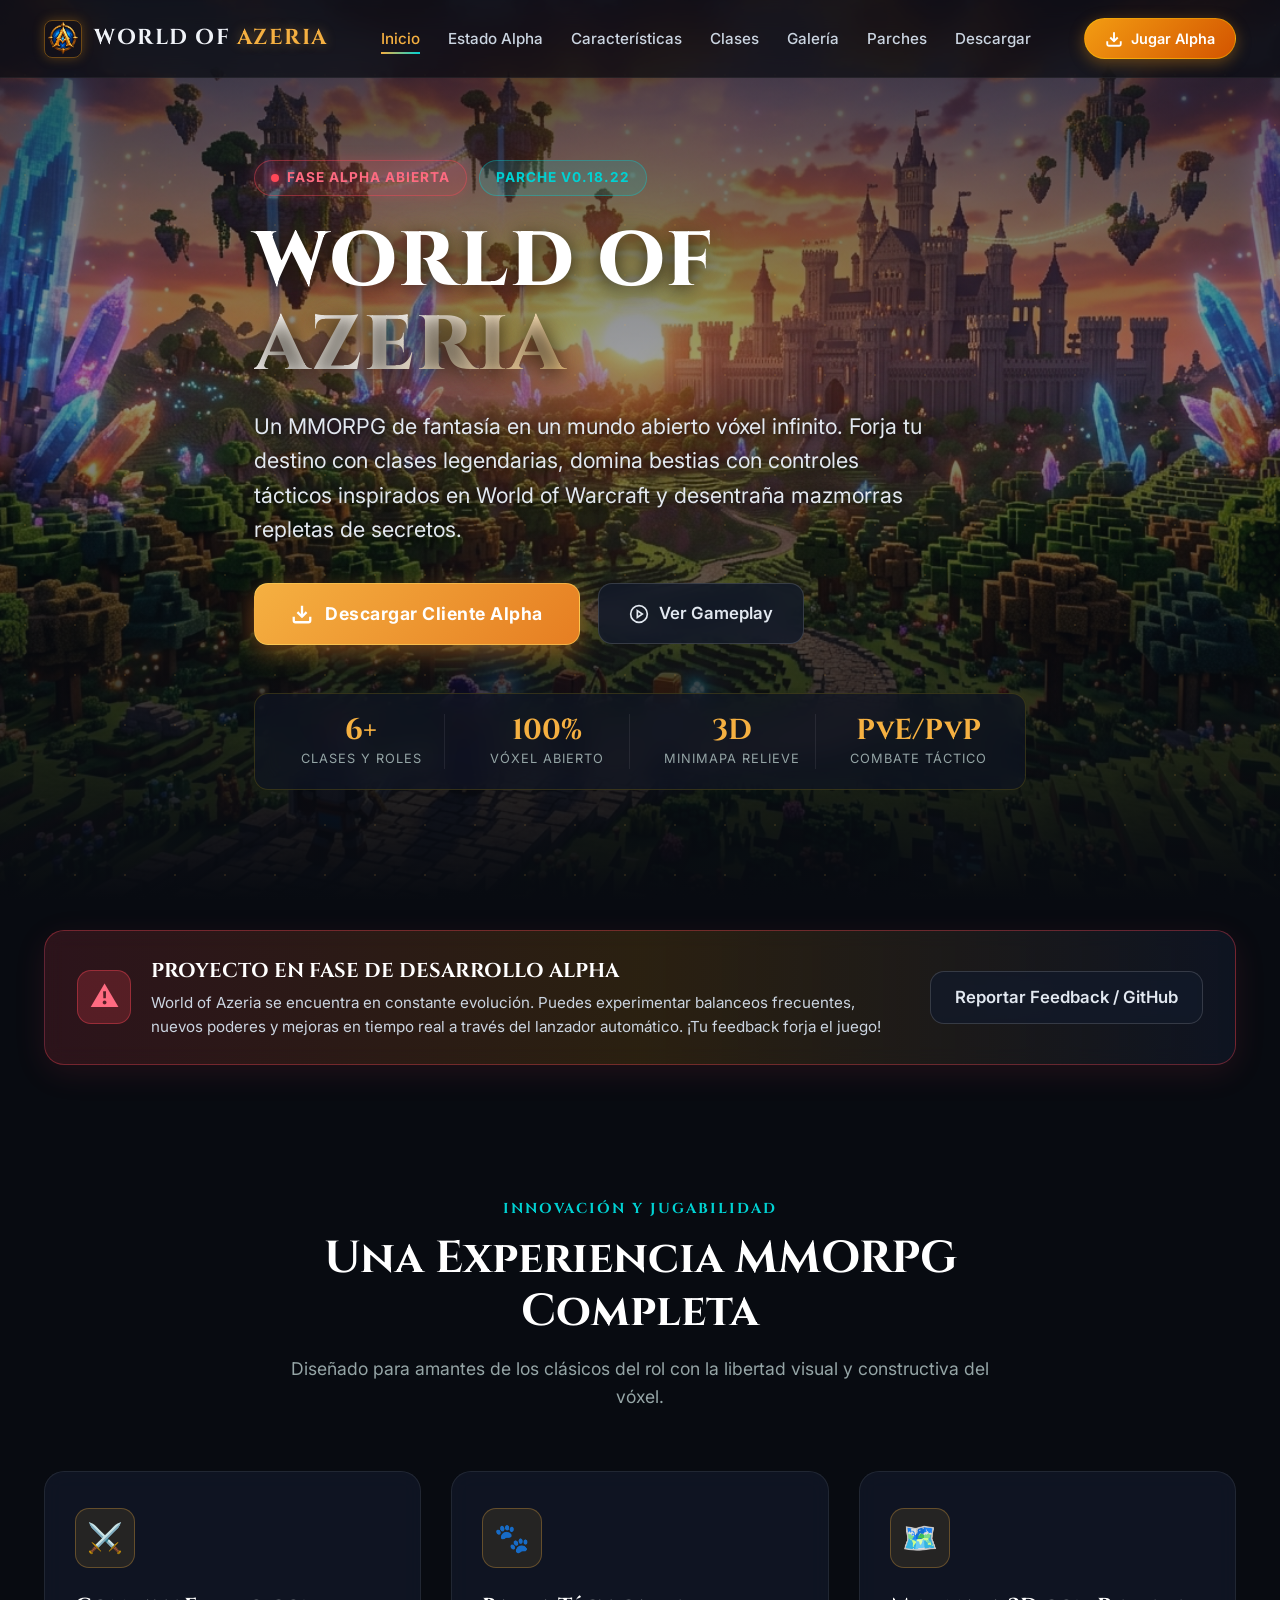
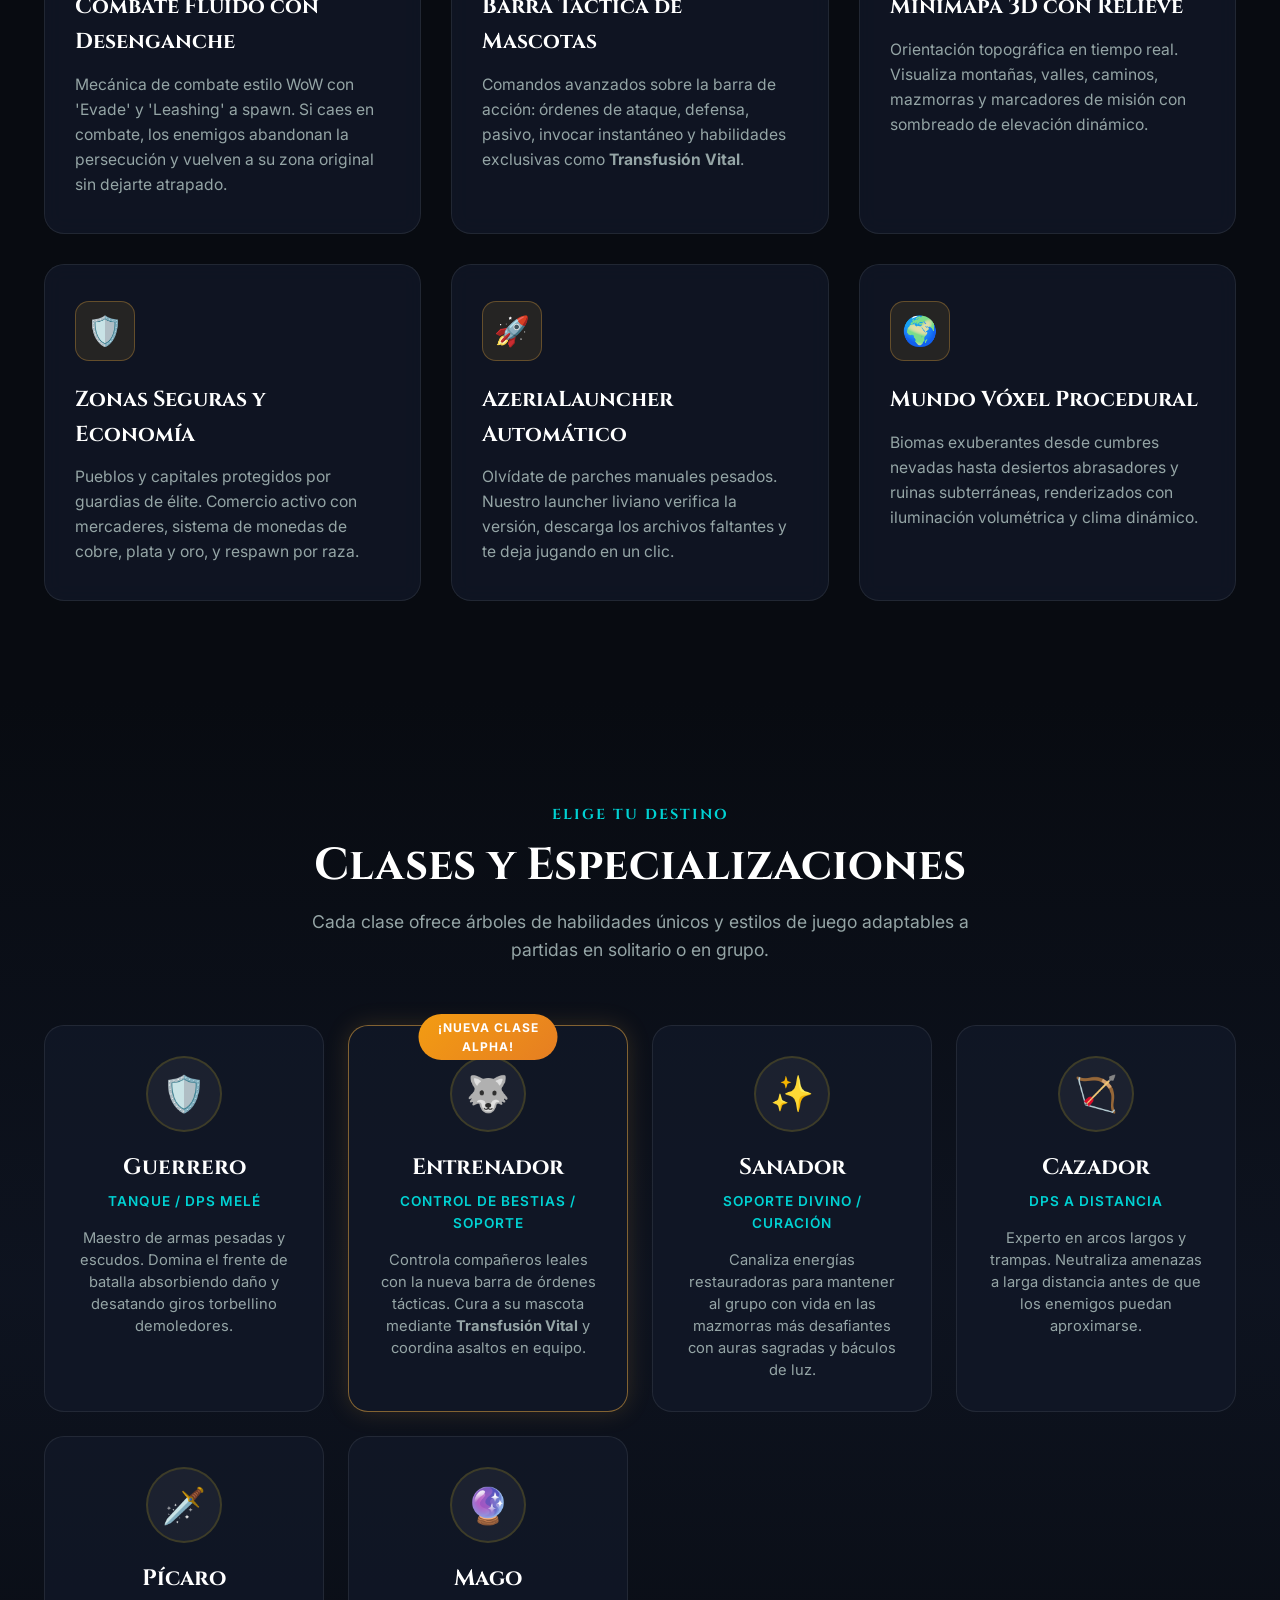
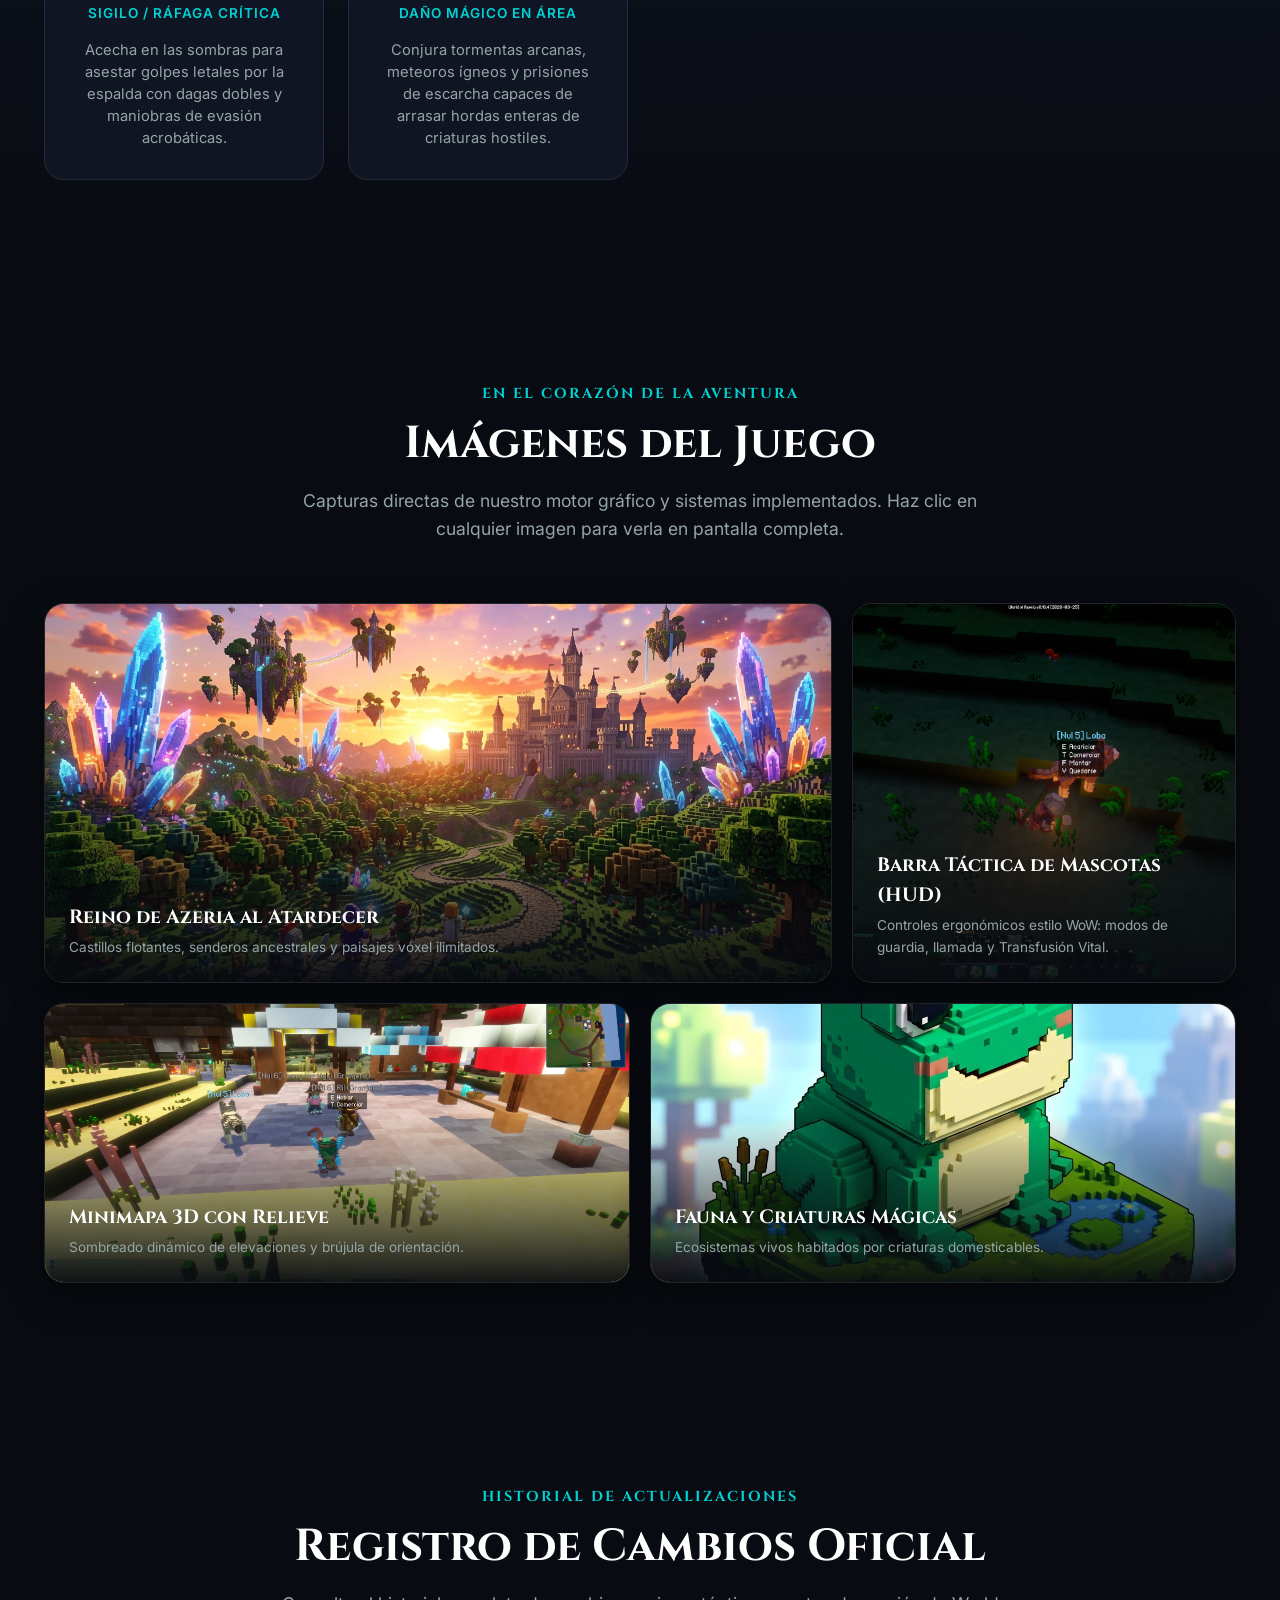
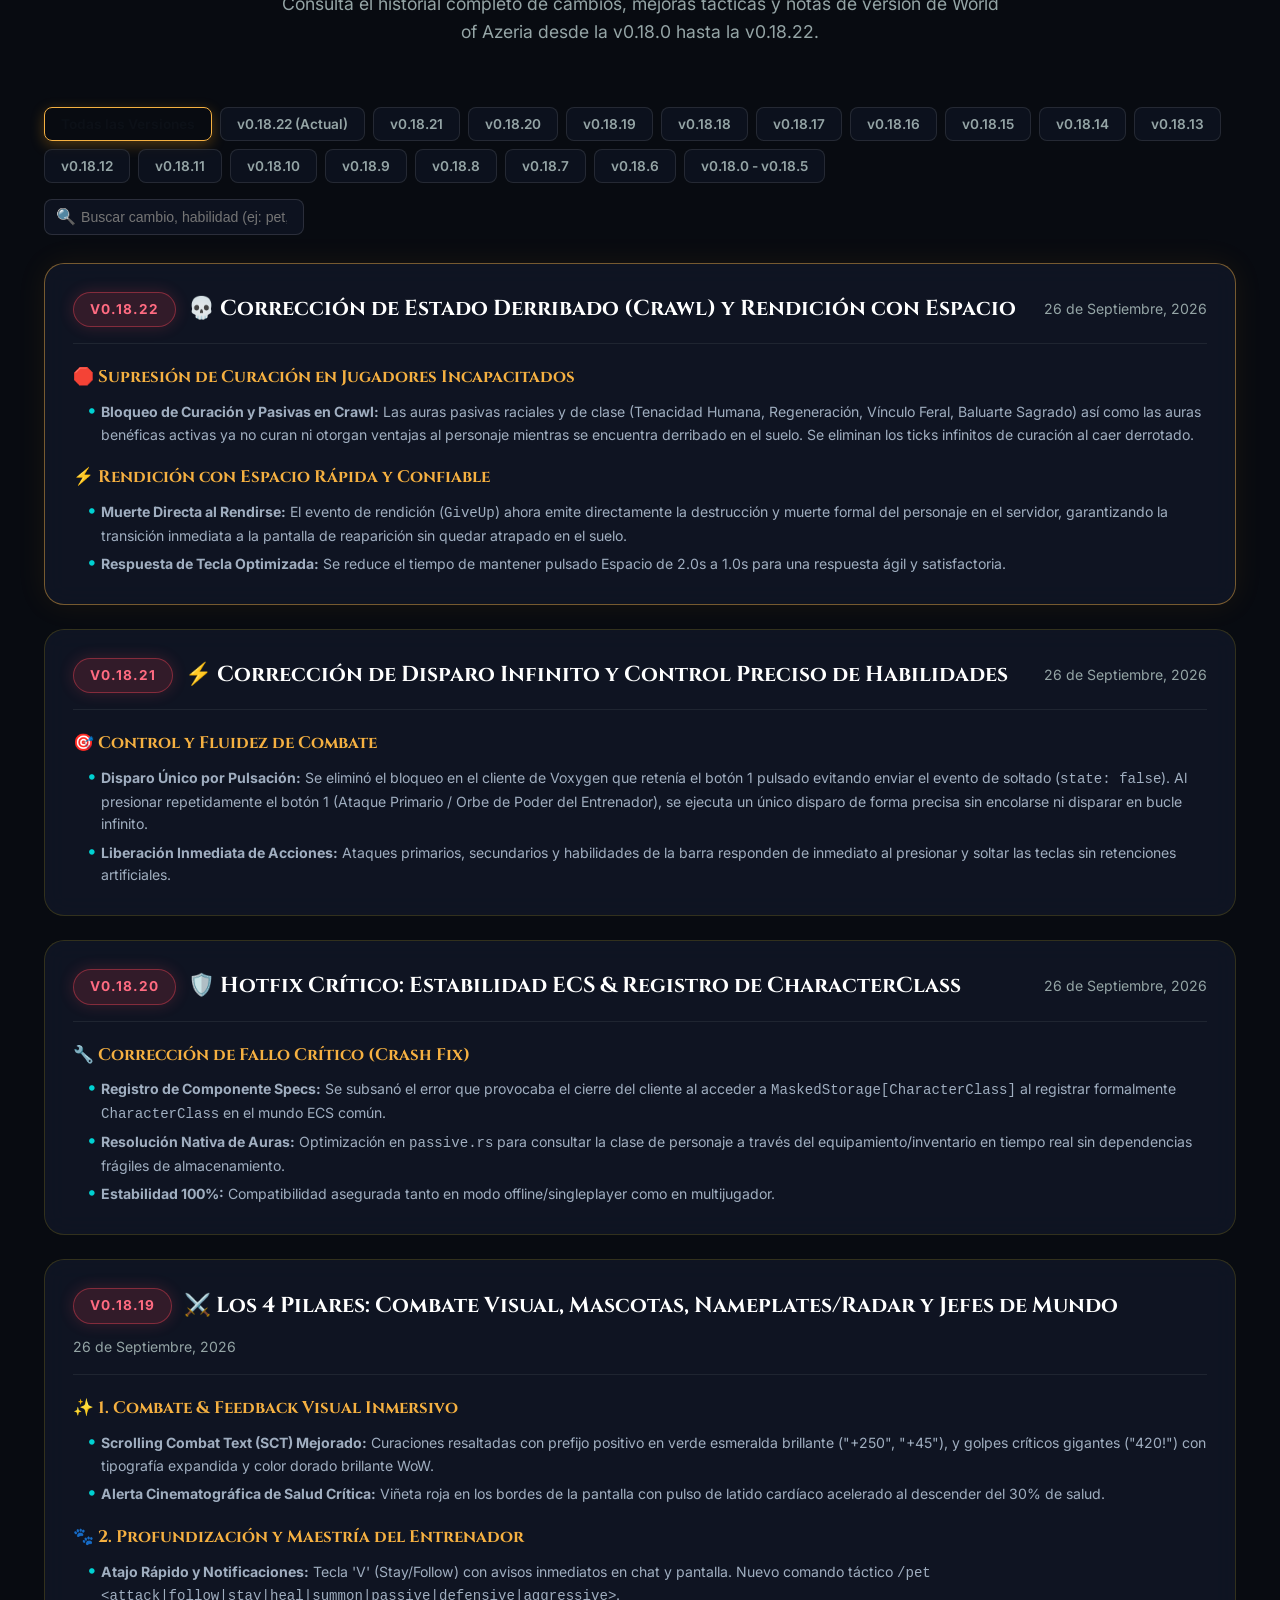
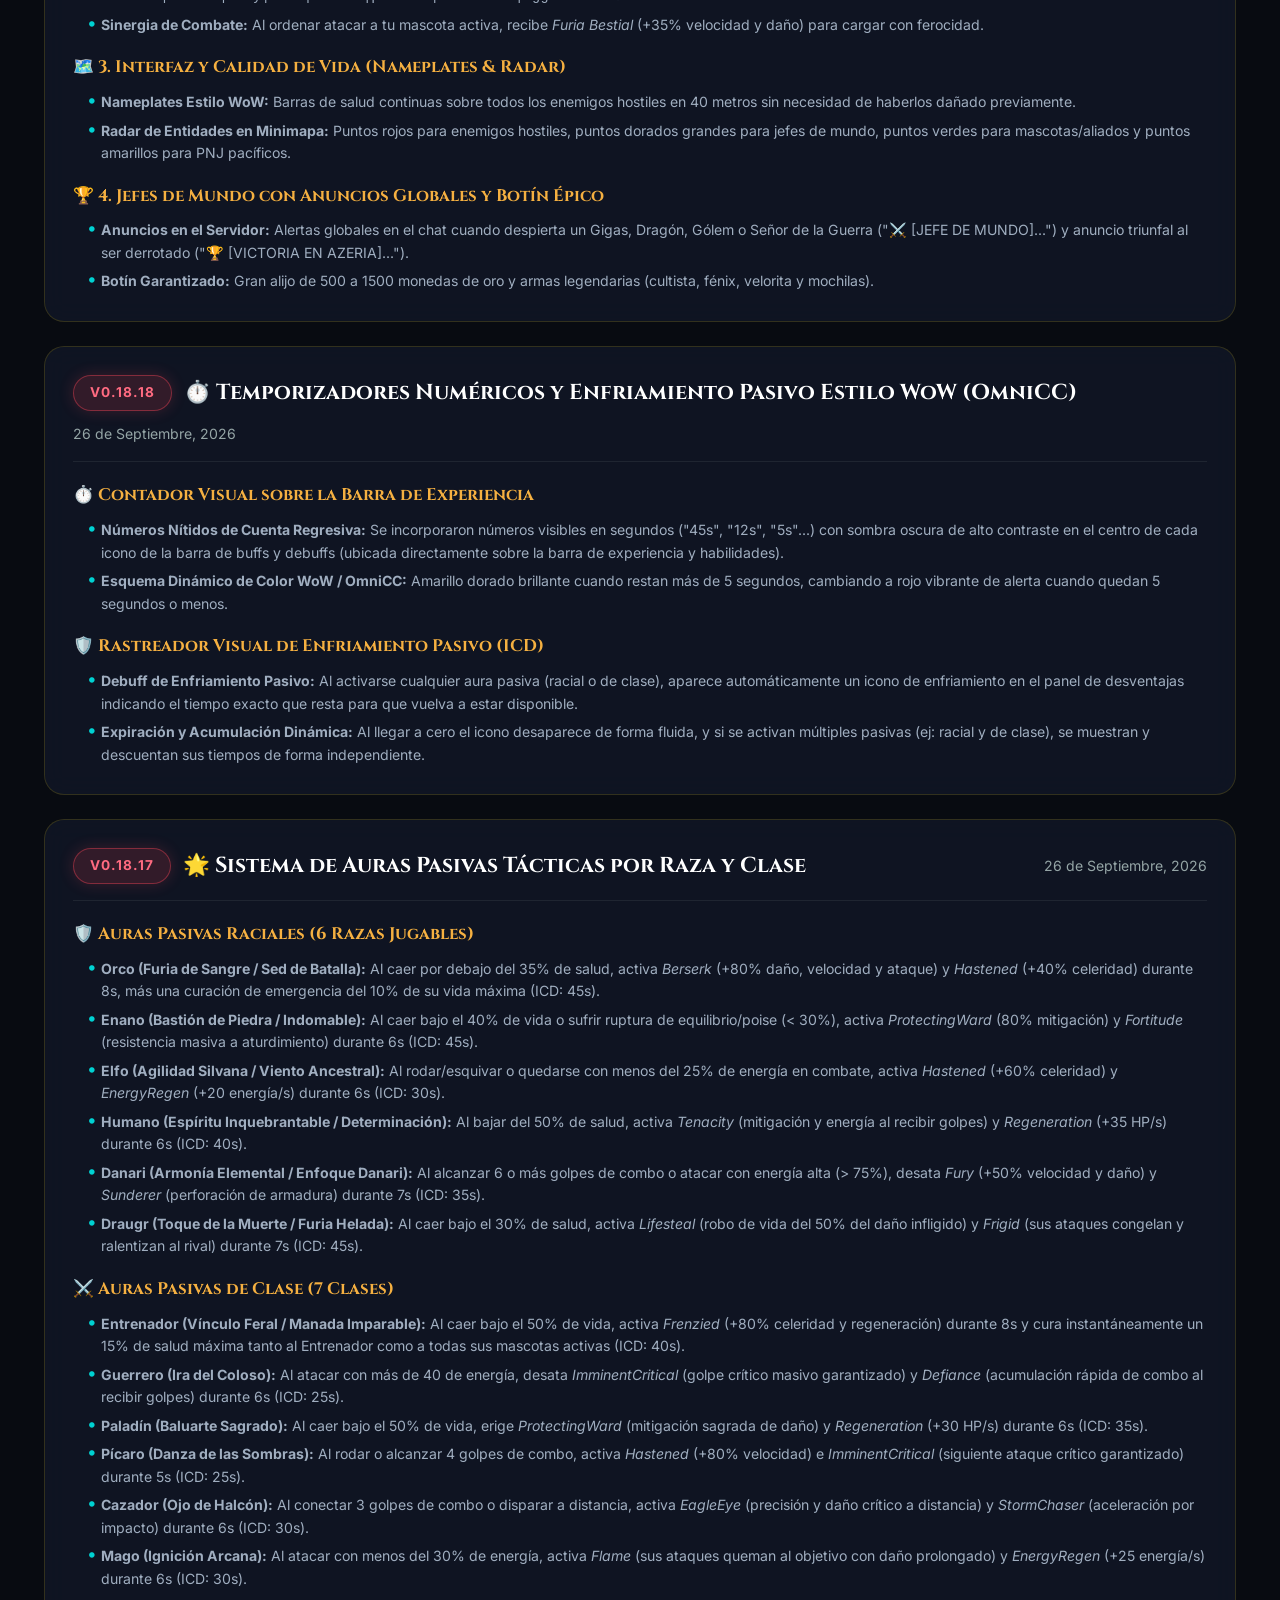
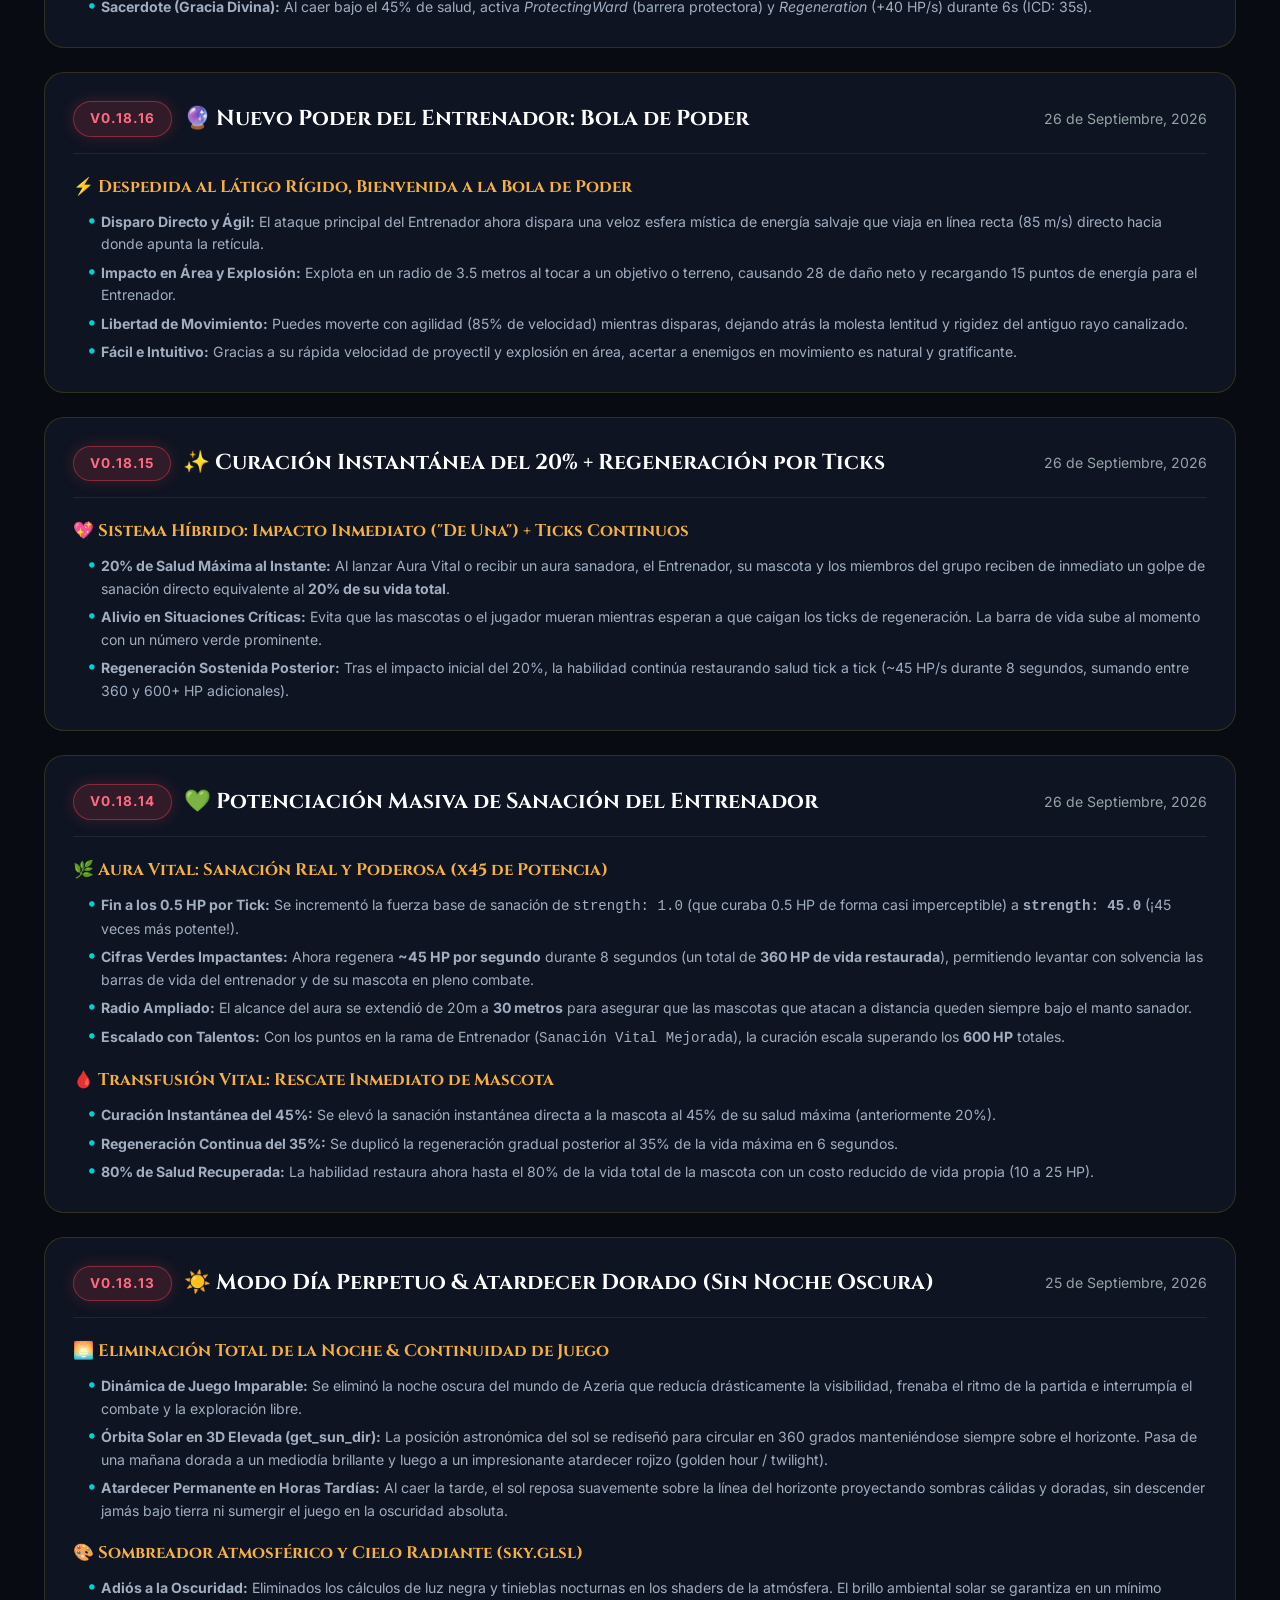
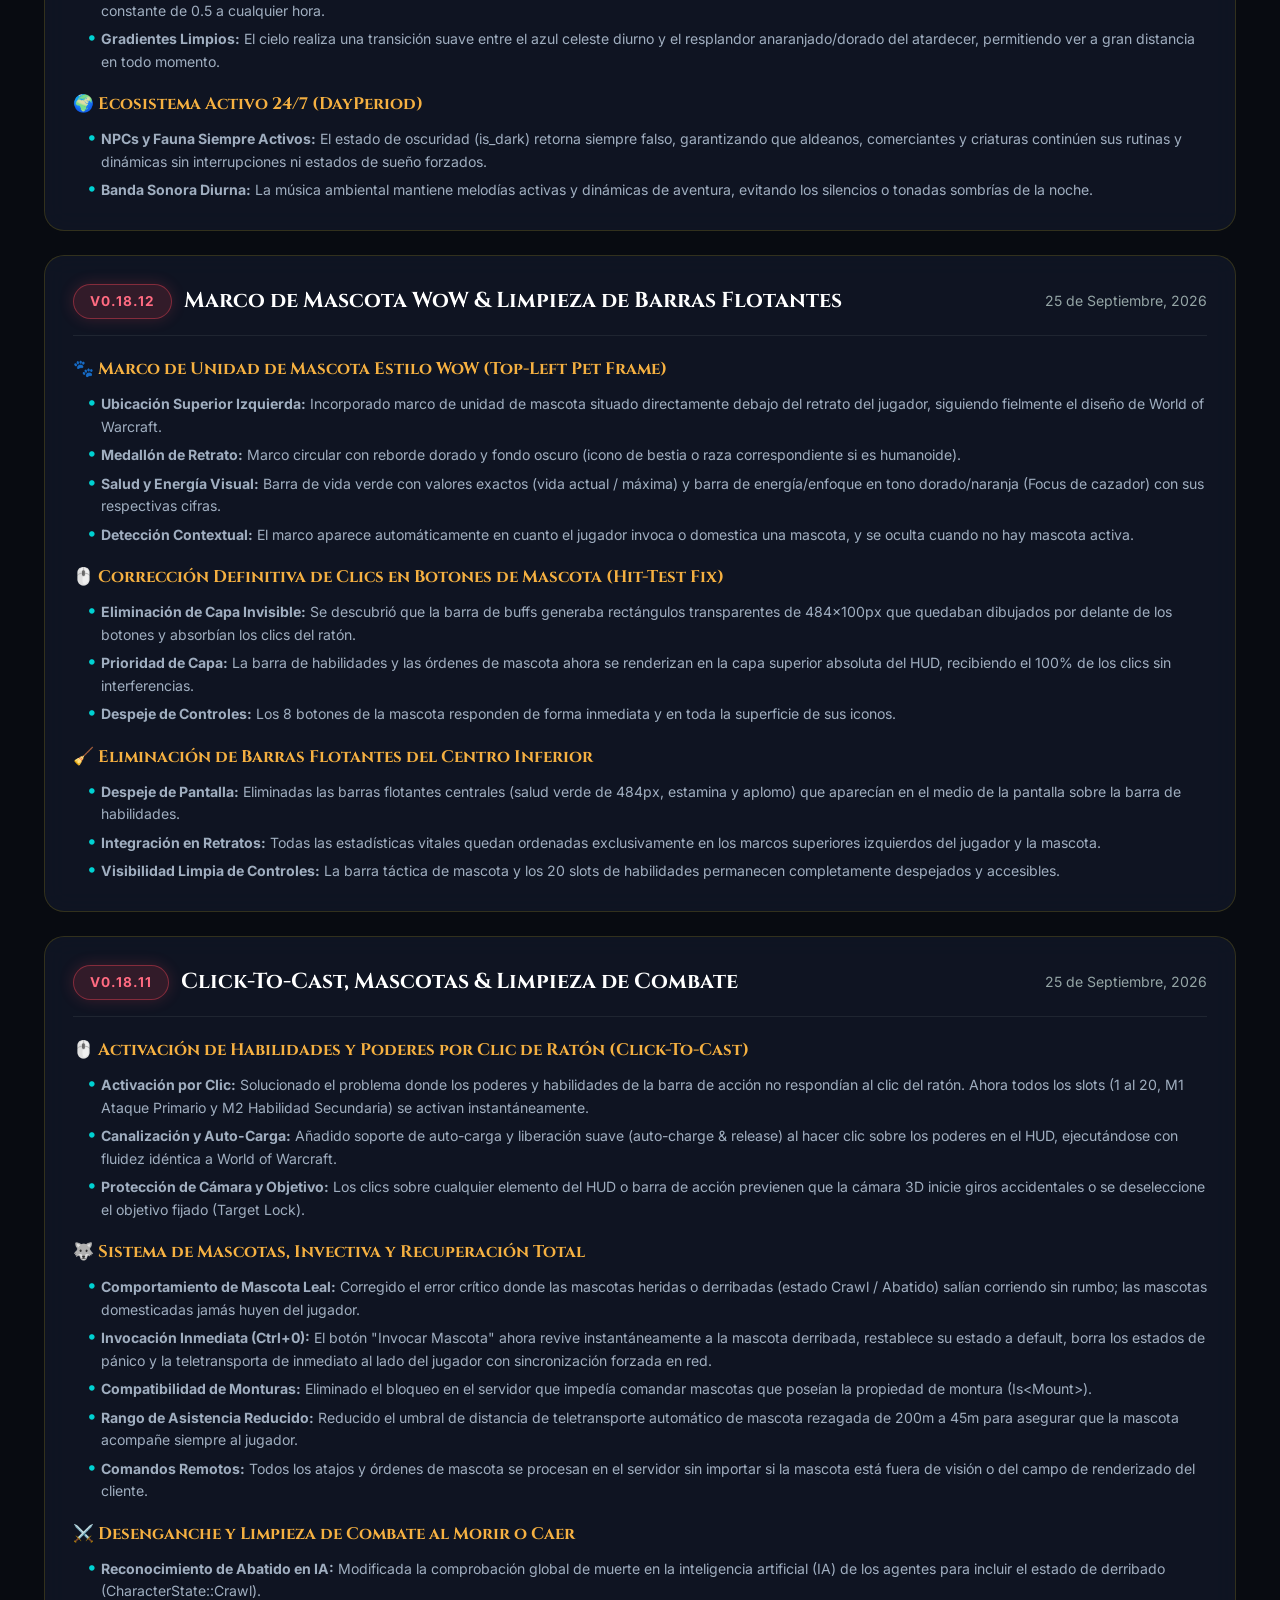
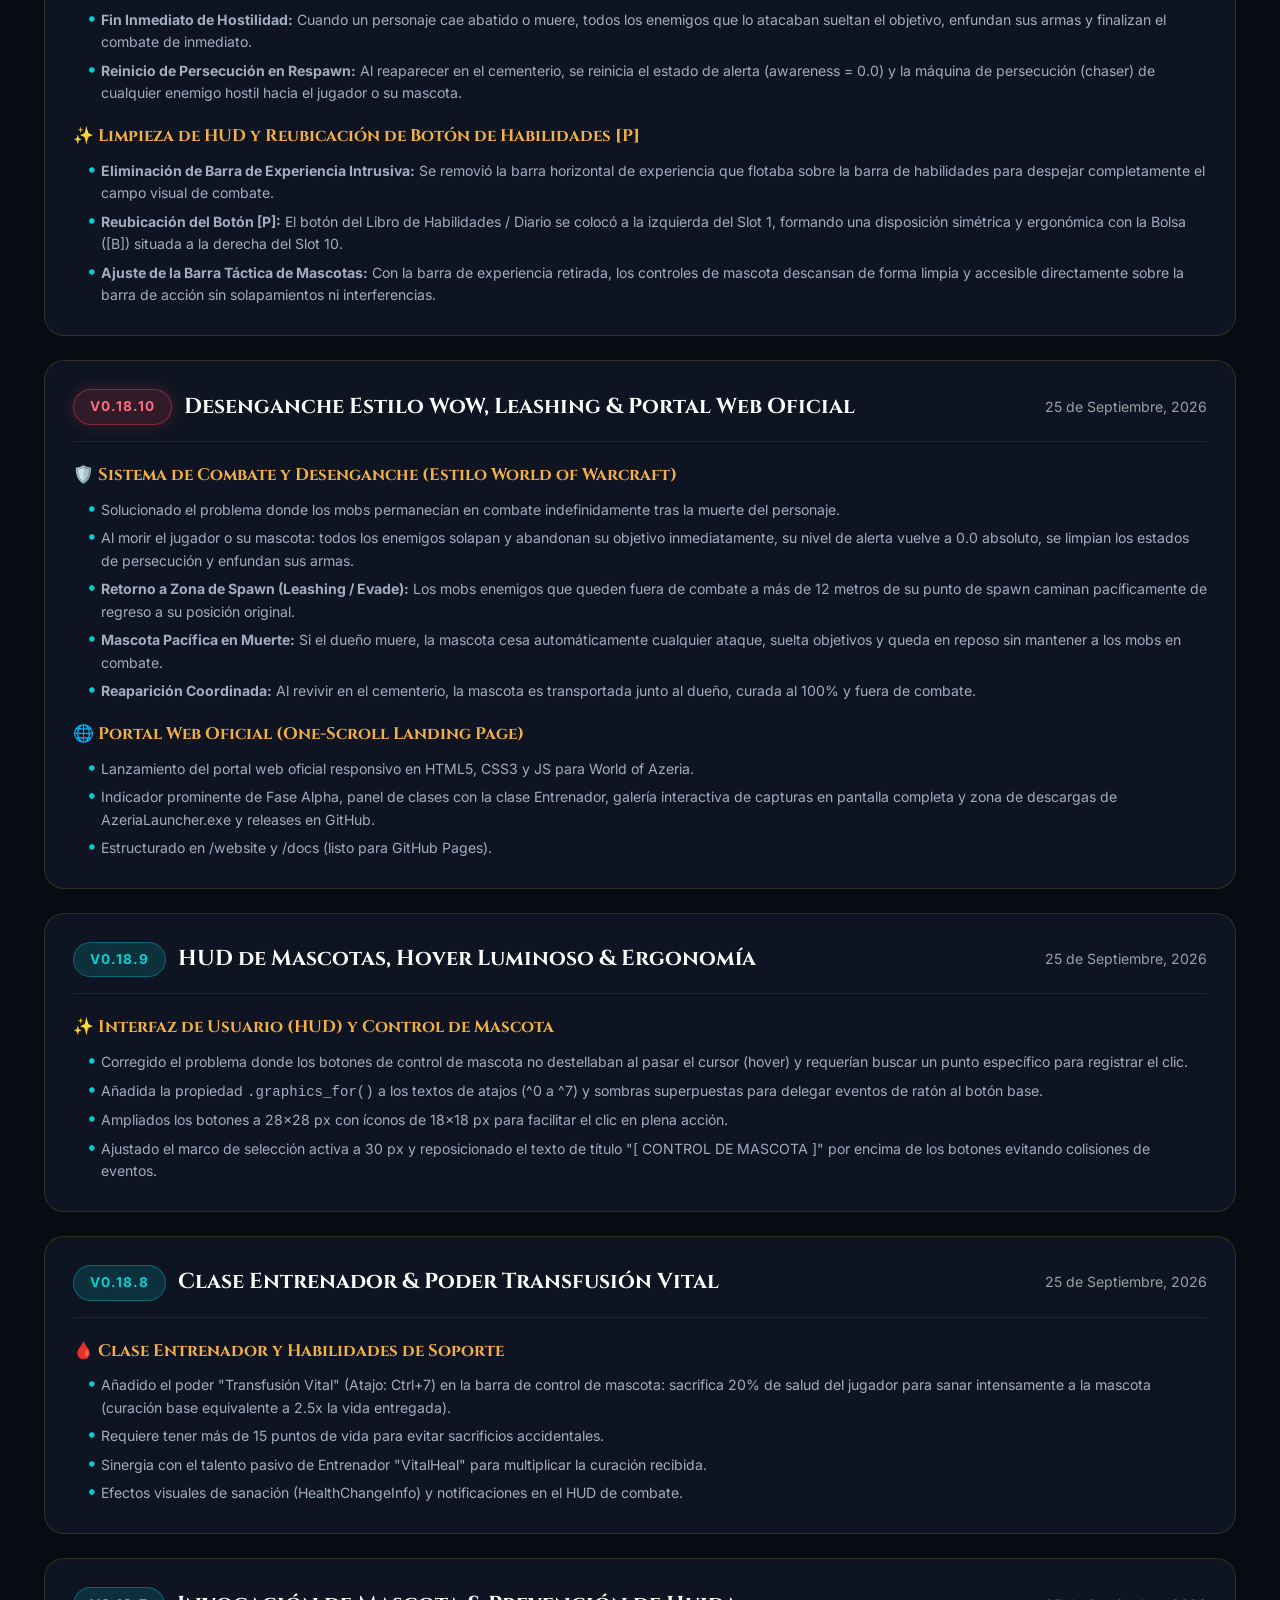
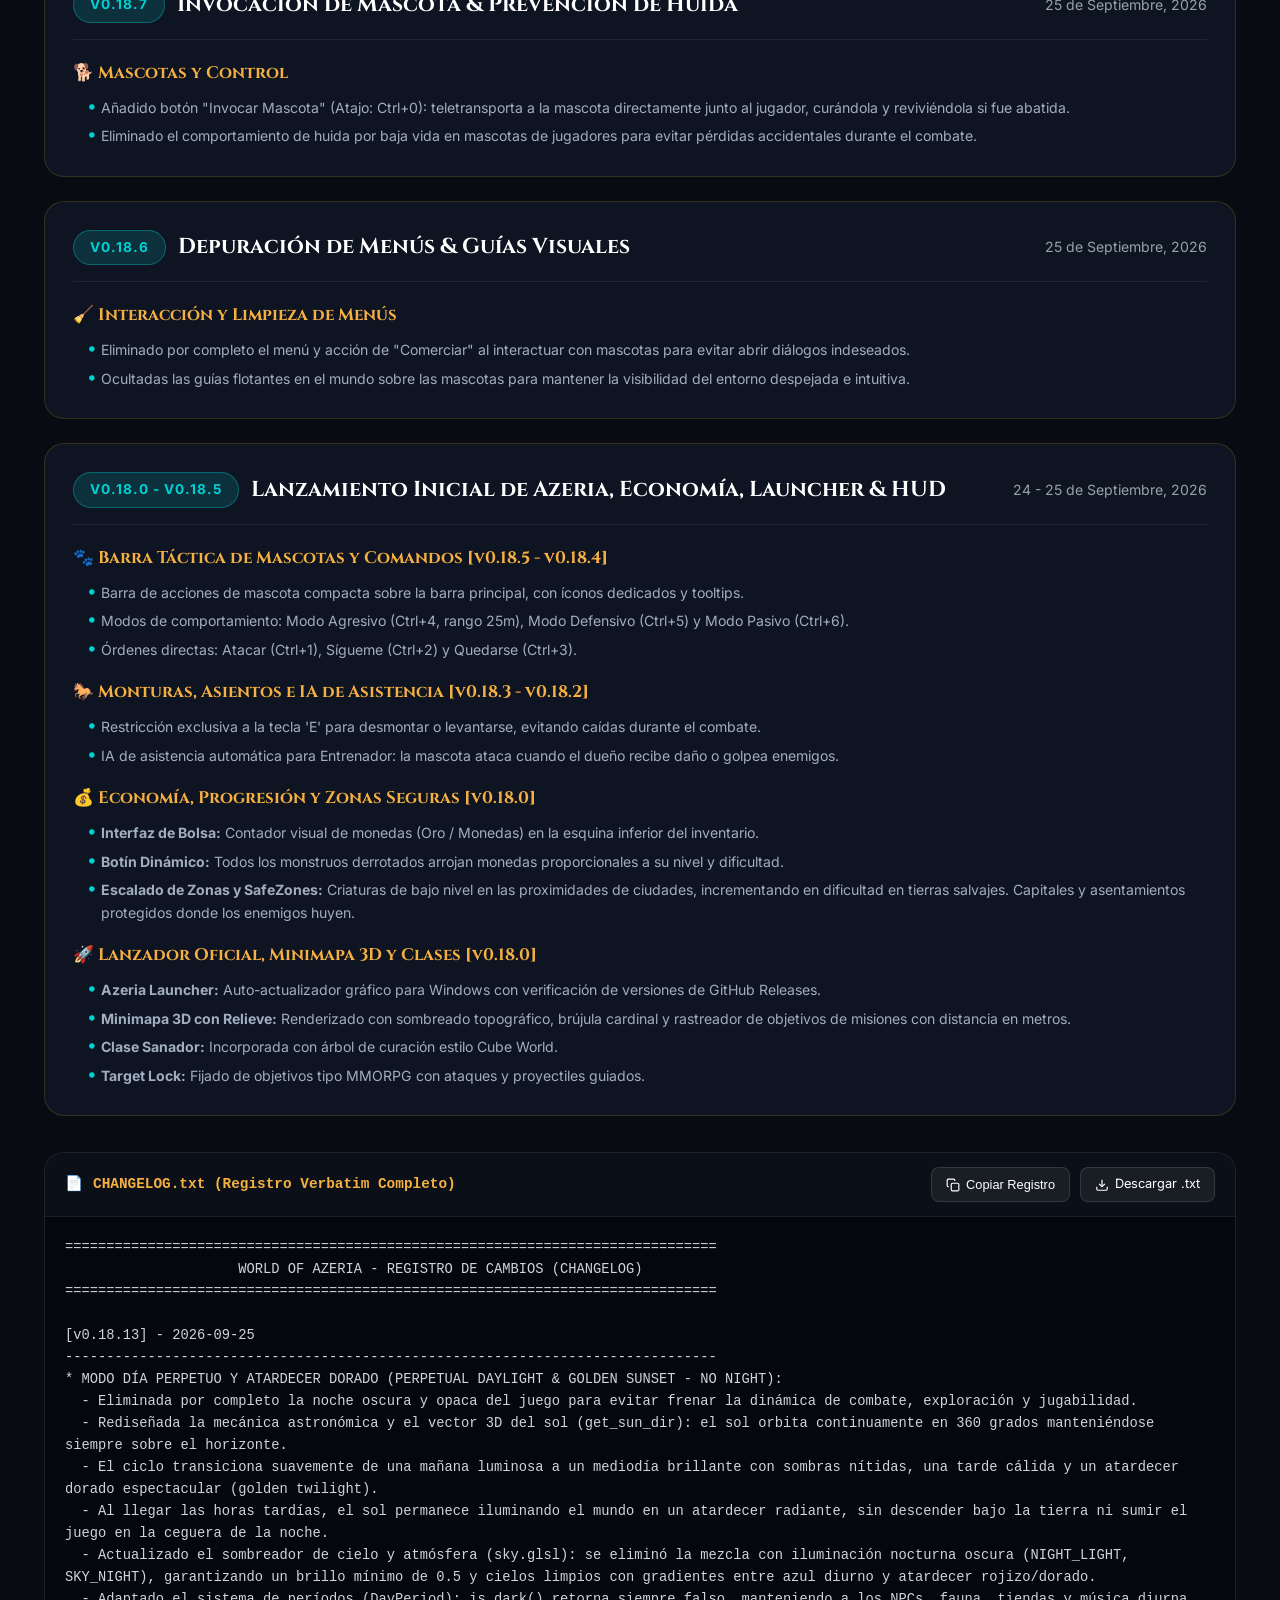
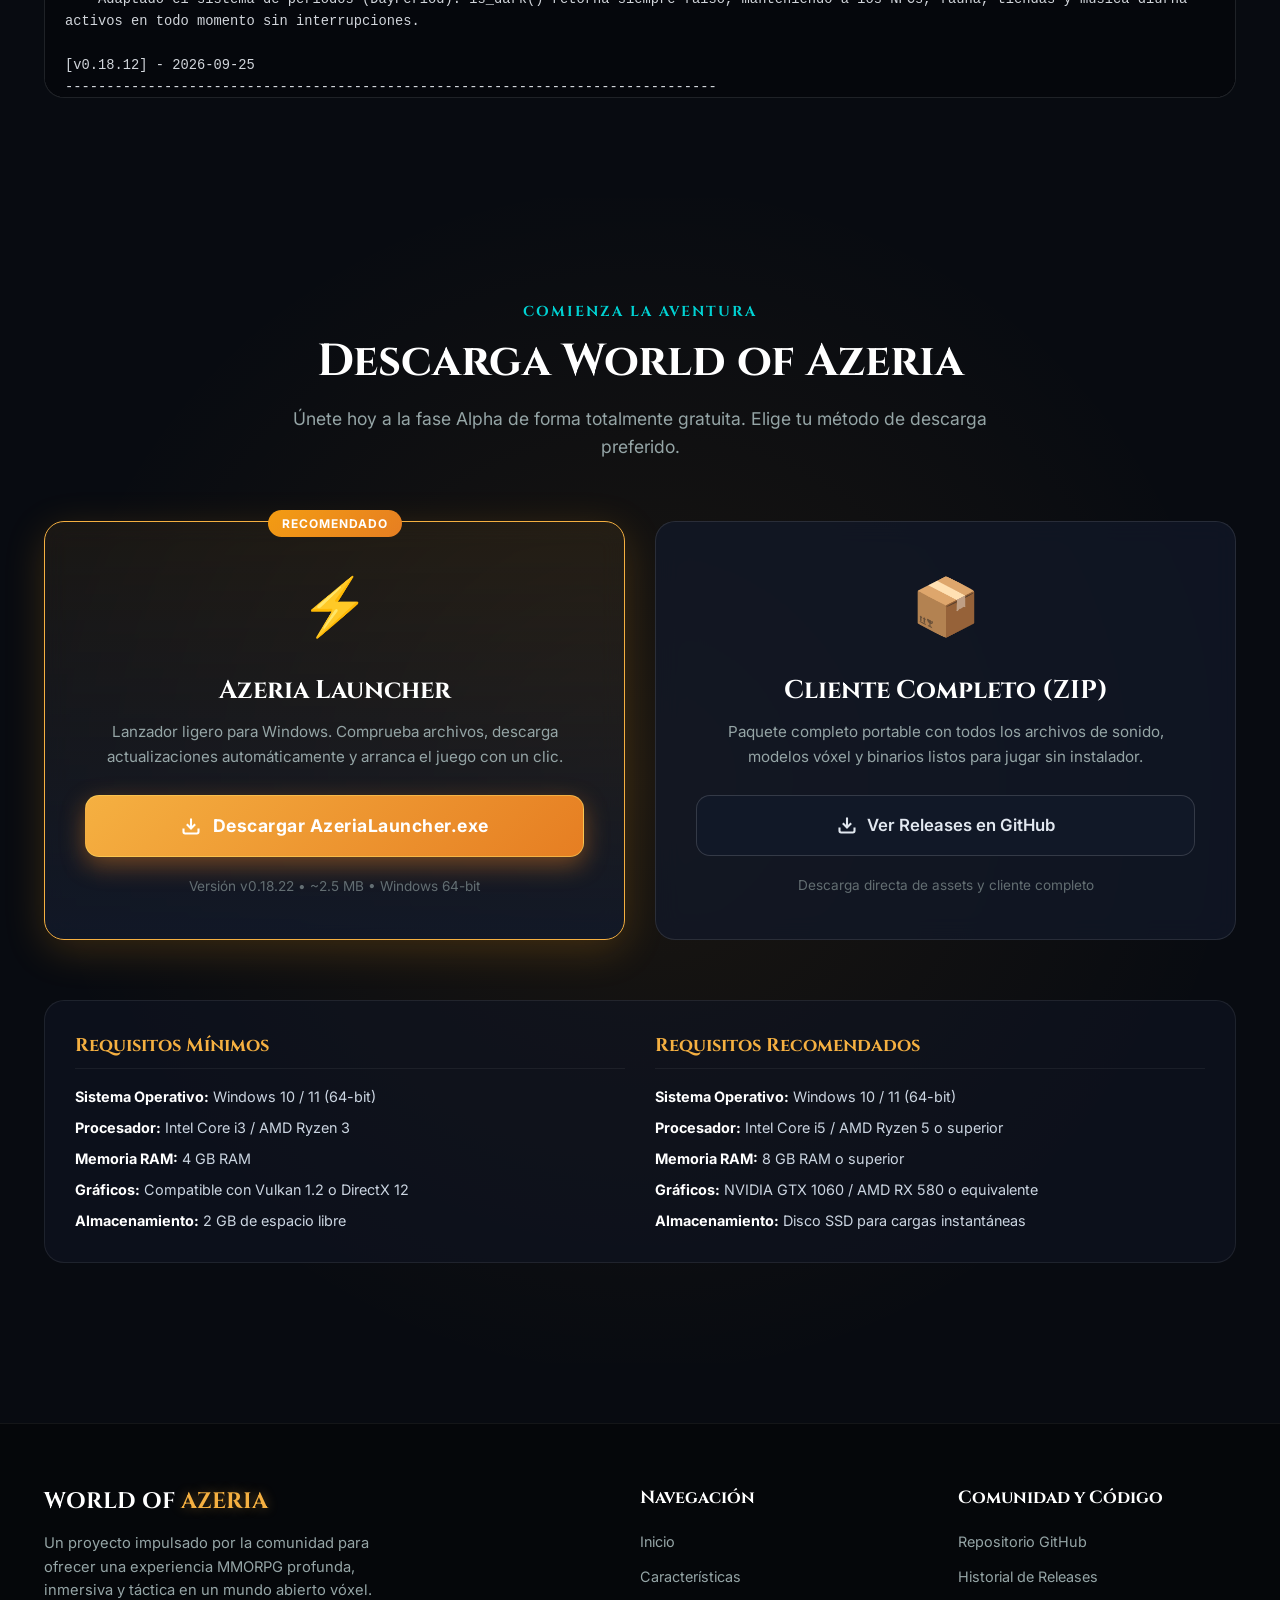
==== commit 8af00d23: "v0.18.22: Fix downed/crawl state healing loop and space give-up death transition" ====
--- a/docs/index.html
+++ b/docs/index.html
@@ -58,7 +58,7 @@
           <span class="pulse-dot"></span>
           Fase Alpha Abierta
         </span>
-        <span class="badge badge-version">Parche v0.18.21</span>
+        <span class="badge badge-version">Parche v0.18.22</span>
       </div>
 
       <h1 class="hero-title">
@@ -291,14 +291,15 @@
       <div class="section-header">
         <span class="section-tag">Historial de Actualizaciones</span>
         <h2 class="section-title">Registro de Cambios Oficial</h2>
-        <p class="section-description">Consulta el historial completo de cambios, mejoras tácticas y notas de versión de World of Azeria desde la v0.18.0 hasta la v0.18.21.</p>
+        <p class="section-description">Consulta el historial completo de cambios, mejoras tácticas y notas de versión de World of Azeria desde la v0.18.0 hasta la v0.18.22.</p>
       </div>
 
       <!-- Controles de Filtro y Búsqueda -->
       <div class="changelog-controls">
         <div class="changelog-filters">
           <button class="changelog-filter-btn active" data-filter="all">Todas las Versiones</button>
-          <button class="changelog-filter-btn" data-filter="v0.18.21">v0.18.21 (Actual)</button>
+          <button class="changelog-filter-btn" data-filter="v0.18.22">v0.18.22 (Actual)</button>
+          <button class="changelog-filter-btn" data-filter="v0.18.21">v0.18.21</button>
           <button class="changelog-filter-btn" data-filter="v0.18.20">v0.18.20</button>
           <button class="changelog-filter-btn" data-filter="v0.18.19">v0.18.19</button>
           <button class="changelog-filter-btn" data-filter="v0.18.18">v0.18.18</button>
@@ -324,8 +325,30 @@
 
       <!-- Timeline de Tarjetas Detalladas -->
       <div class="changelog-timeline" id="changelogTimeline">
+        <!-- v0.18.22 -->
+        <article class="changelog-card latest" data-version="v0.18.22">
+          <div class="changelog-card-header">
+            <div class="changelog-version-meta">
+              <span class="badge badge-alpha">v0.18.22</span>
+              <h3 class="changelog-version-title">💀 Corrección de Estado Derribado (Crawl) y Rendición con Espacio</h3>
+            </div>
+            <span class="changelog-date">26 de Septiembre, 2026</span>
+          </div>
+          
+          <h4 class="changelog-section-title">🛑 Supresión de Curación en Jugadores Incapacitados</h4>
+          <ul class="changelog-sublist">
+            <li><strong>Bloqueo de Curación y Pasivas en Crawl:</strong> Las auras pasivas raciales y de clase (Tenacidad Humana, Regeneración, Vínculo Feral, Baluarte Sagrado) así como las auras benéficas activas ya no curan ni otorgan ventajas al personaje mientras se encuentra derribado en el suelo. Se eliminan los ticks infinitos de curación al caer derrotado.</li>
+          </ul>
+
+          <h4 class="changelog-section-title">⚡ Rendición con Espacio Rápida y Confiable</h4>
+          <ul class="changelog-sublist">
+            <li><strong>Muerte Directa al Rendirse:</strong> El evento de rendición (<code>GiveUp</code>) ahora emite directamente la destrucción y muerte formal del personaje en el servidor, garantizando la transición inmediata a la pantalla de reaparición sin quedar atrapado en el suelo.</li>
+            <li><strong>Respuesta de Tecla Optimizada:</strong> Se reduce el tiempo de mantener pulsado Espacio de 2.0s a 1.0s para una respuesta ágil y satisfactoria.</li>
+          </ul>
+        </article>
+
         <!-- v0.18.21 -->
-        <article class="changelog-card latest" data-version="v0.18.21">
+        <article class="changelog-card" data-version="v0.18.21">
           <div class="changelog-card-header">
             <div class="changelog-version-meta">
               <span class="badge badge-alpha">v0.18.21</span>
@@ -969,7 +992,7 @@
             <svg width="20" height="20" viewBox="0 0 24 24" fill="none" stroke="currentColor" stroke-width="2.5"><path d="M21 15v4a2 2 0 0 1-2 2H5a2 2 0 0 1-2-2v-4"/><polyline points="7 10 12 15 17 10"/><line x1="12" y1="15" x2="12" y2="3"/></svg>
             Descargar AzeriaLauncher.exe
           </a>
-          <span class="download-meta">Versión v0.18.21 • ~2.5 MB • Windows 64-bit</span>
+          <span class="download-meta">Versión v0.18.22 • ~2.5 MB • Windows 64-bit</span>
         </div>
 
         <!-- Cliente Completo ZIP -->
@@ -1020,7 +1043,7 @@
         <div class="footer-brand">
           <h3>WORLD OF <span class="text-gold">AZERIA</span></h3>
           <p>Un proyecto impulsado por la comunidad para ofrecer una experiencia MMORPG profunda, inmersiva y táctica en un mundo abierto vóxel.</p>
-          <div class="badge badge-alpha">Alpha Build v0.18.21</div>
+          <div class="badge badge-alpha">Alpha Build v0.18.22</div>
         </div>
 
         <div class="footer-col">
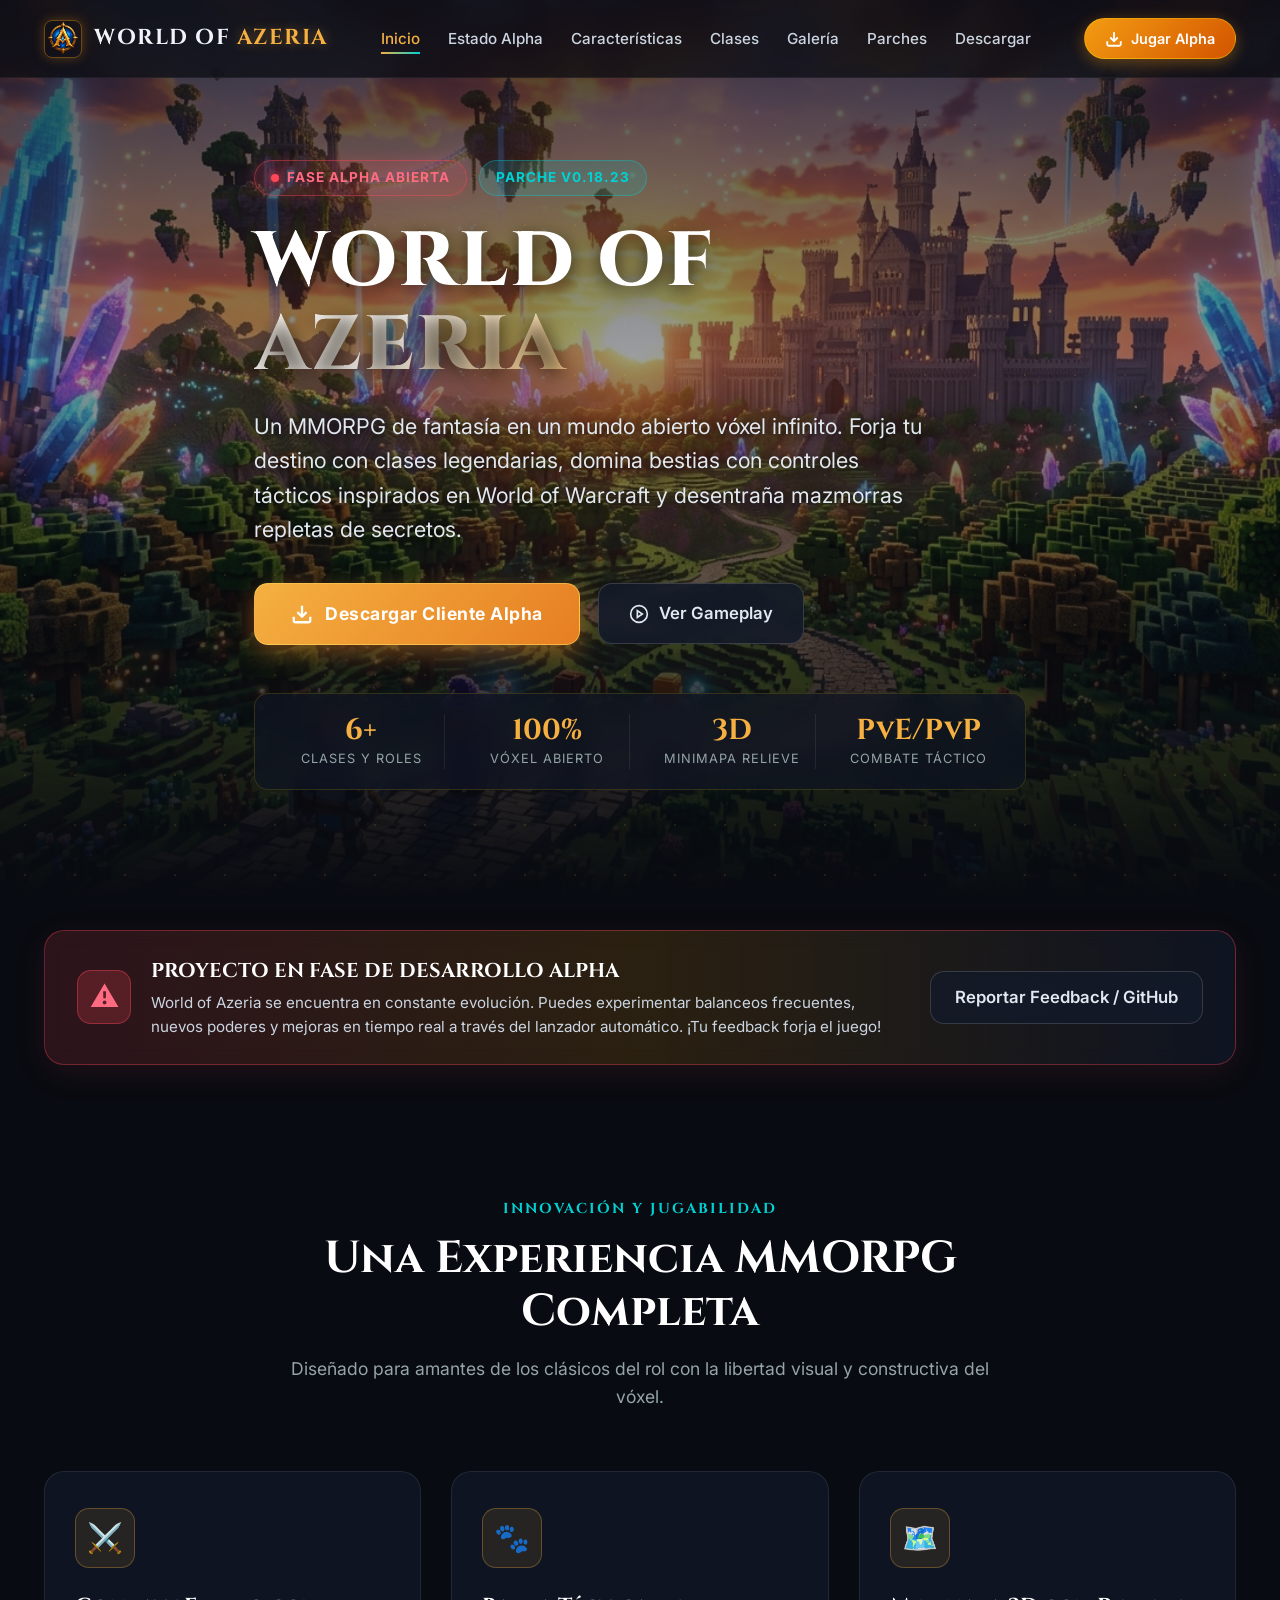
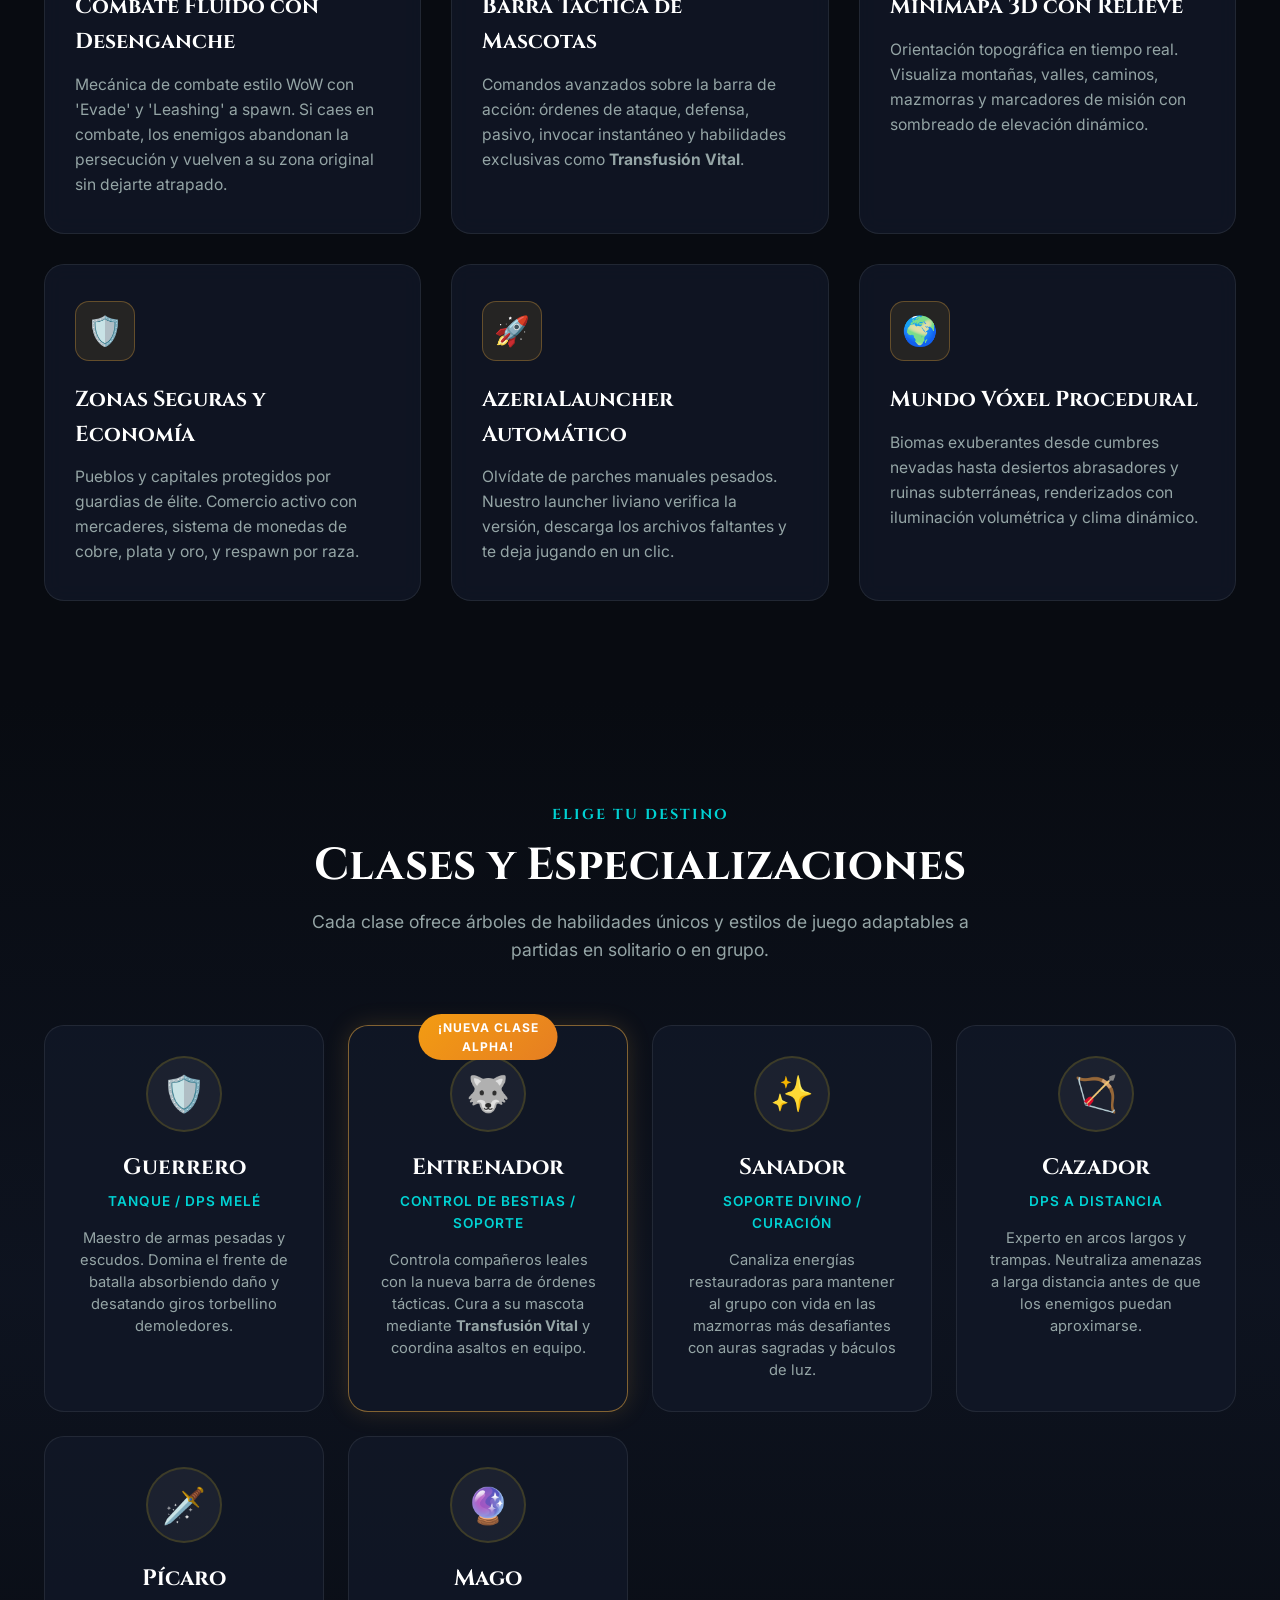
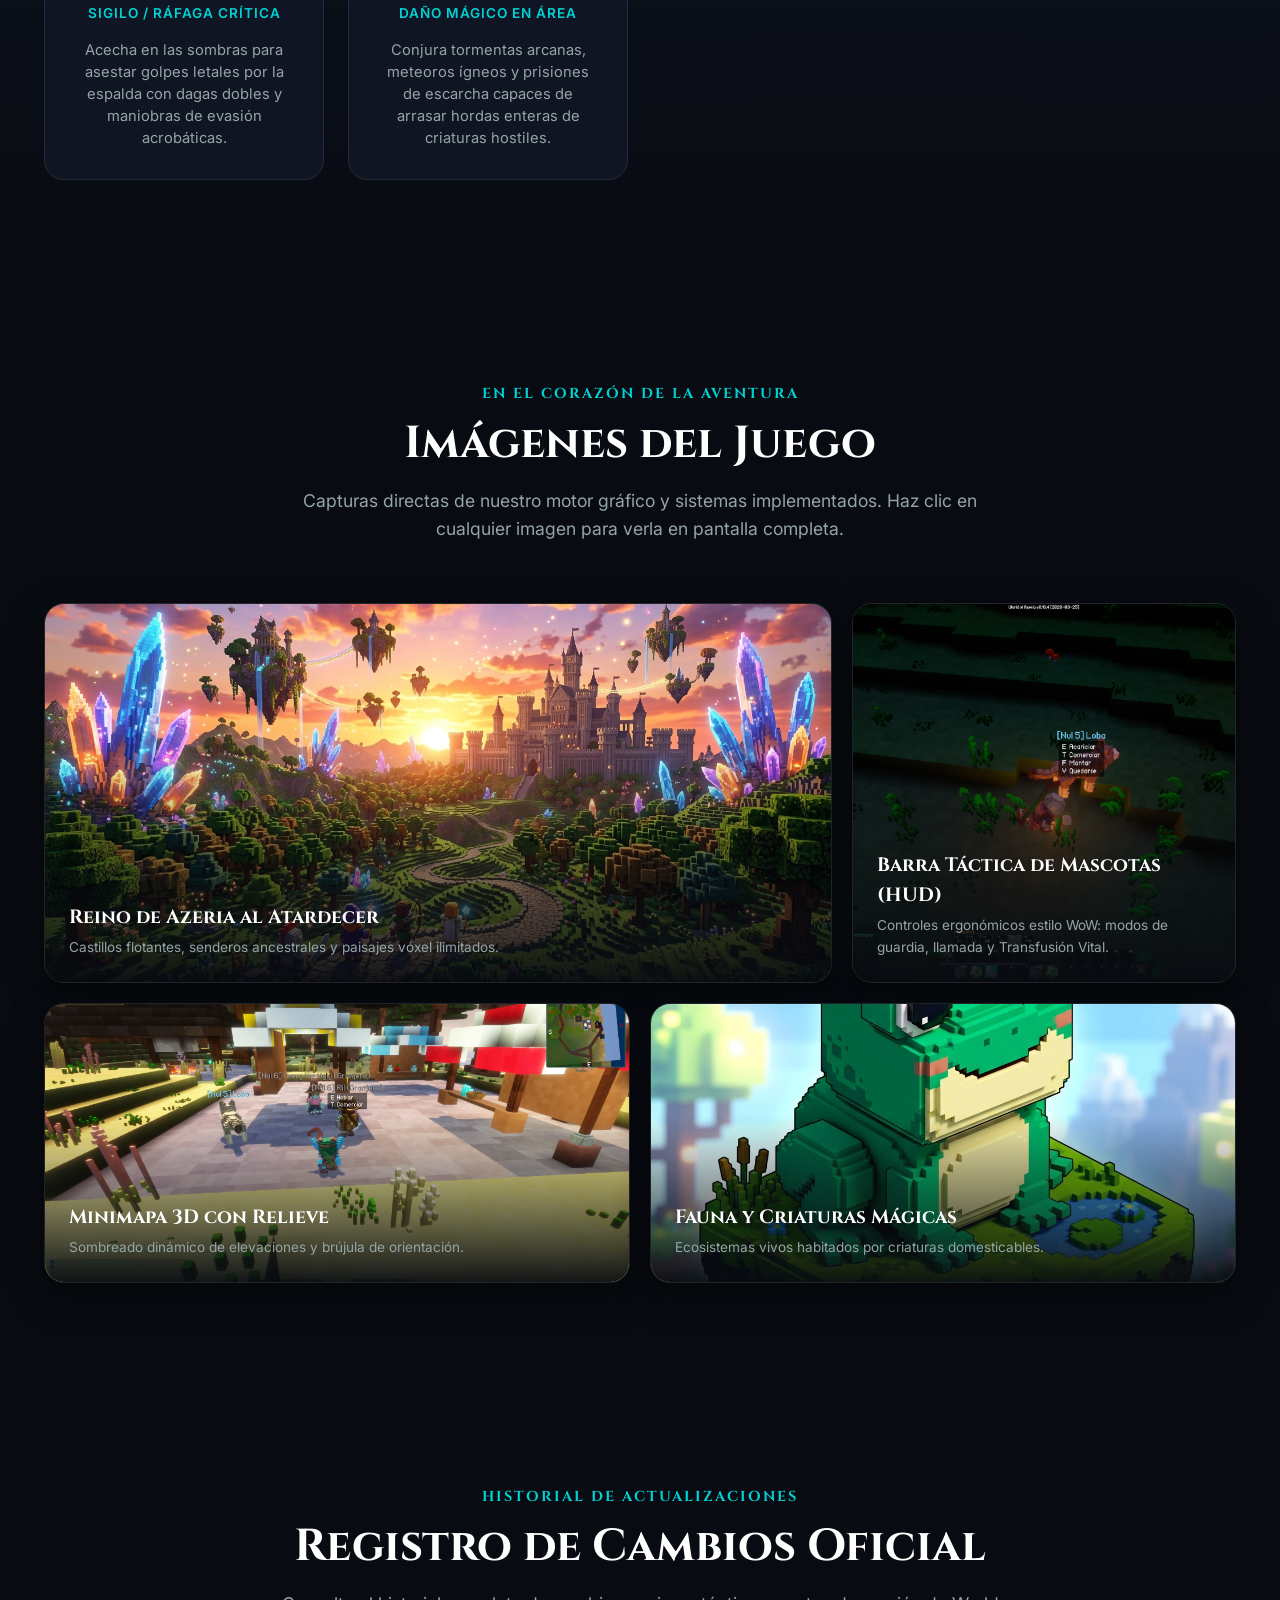
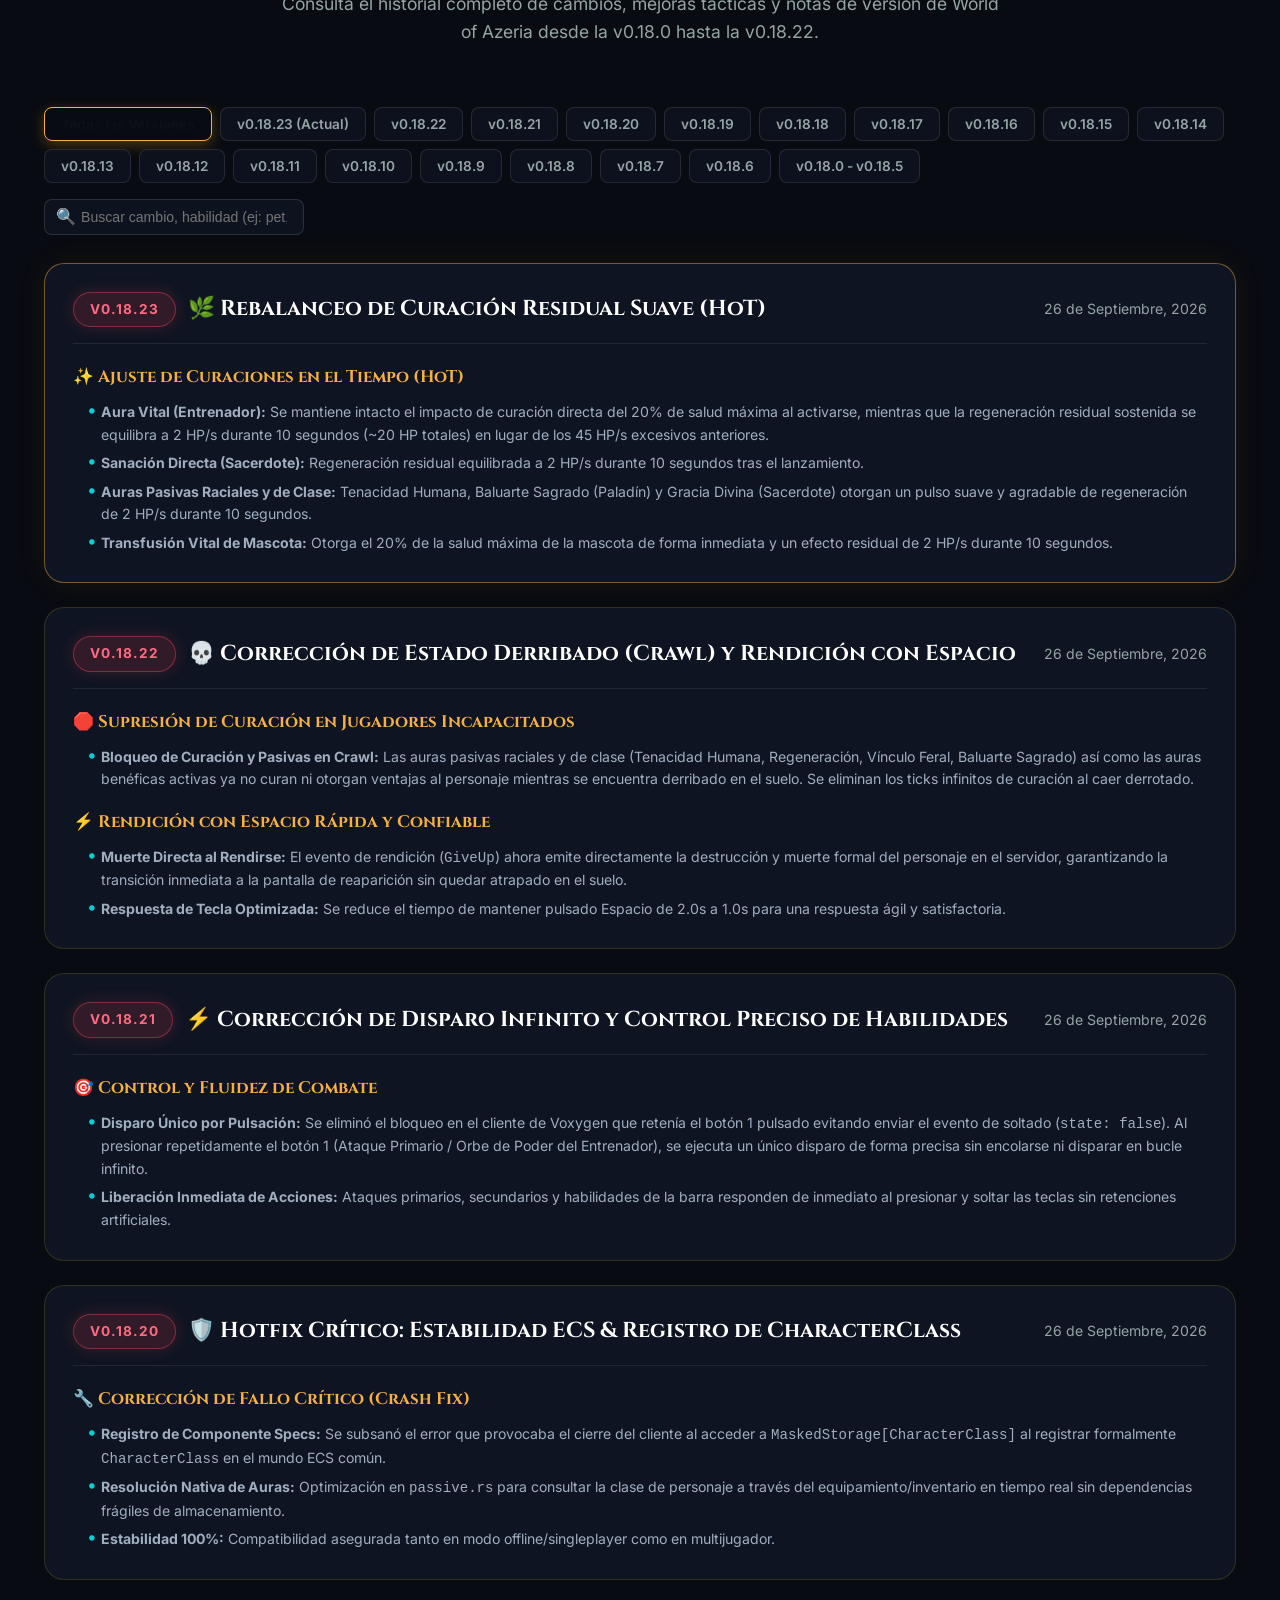
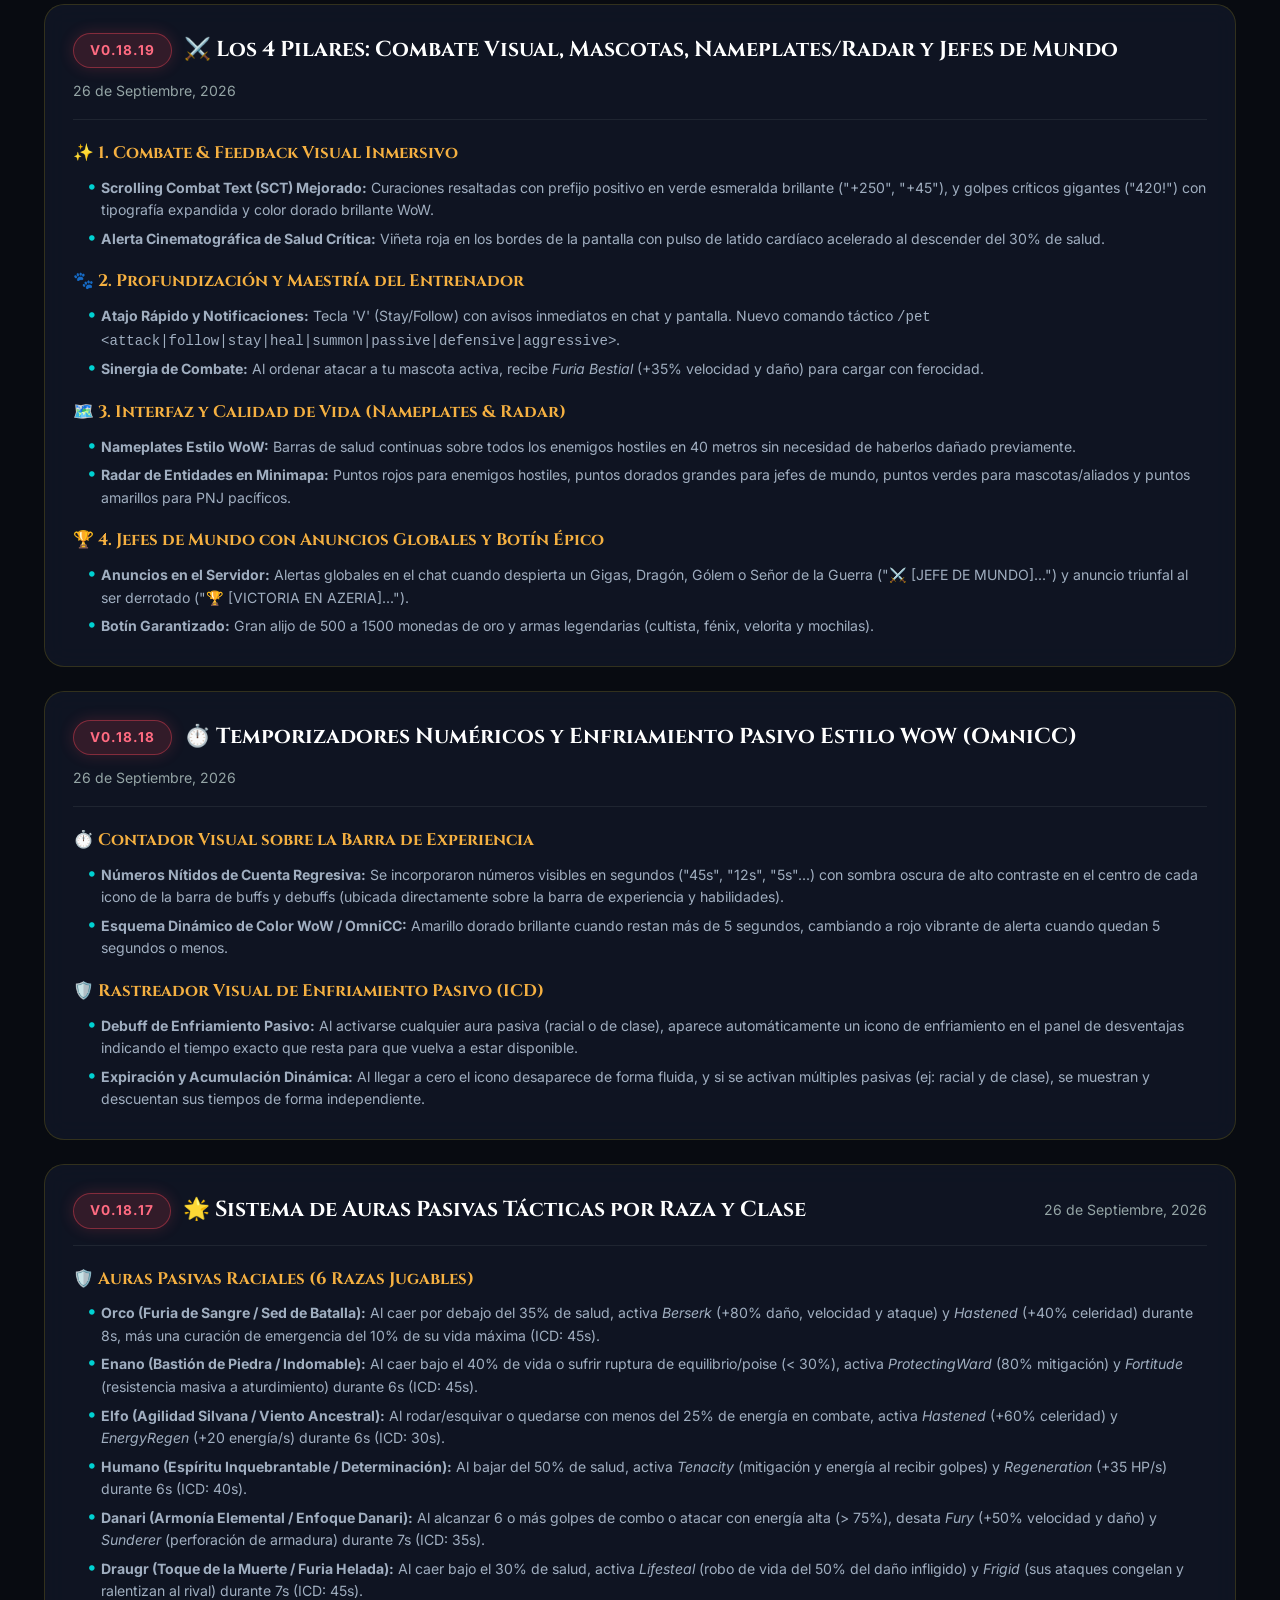
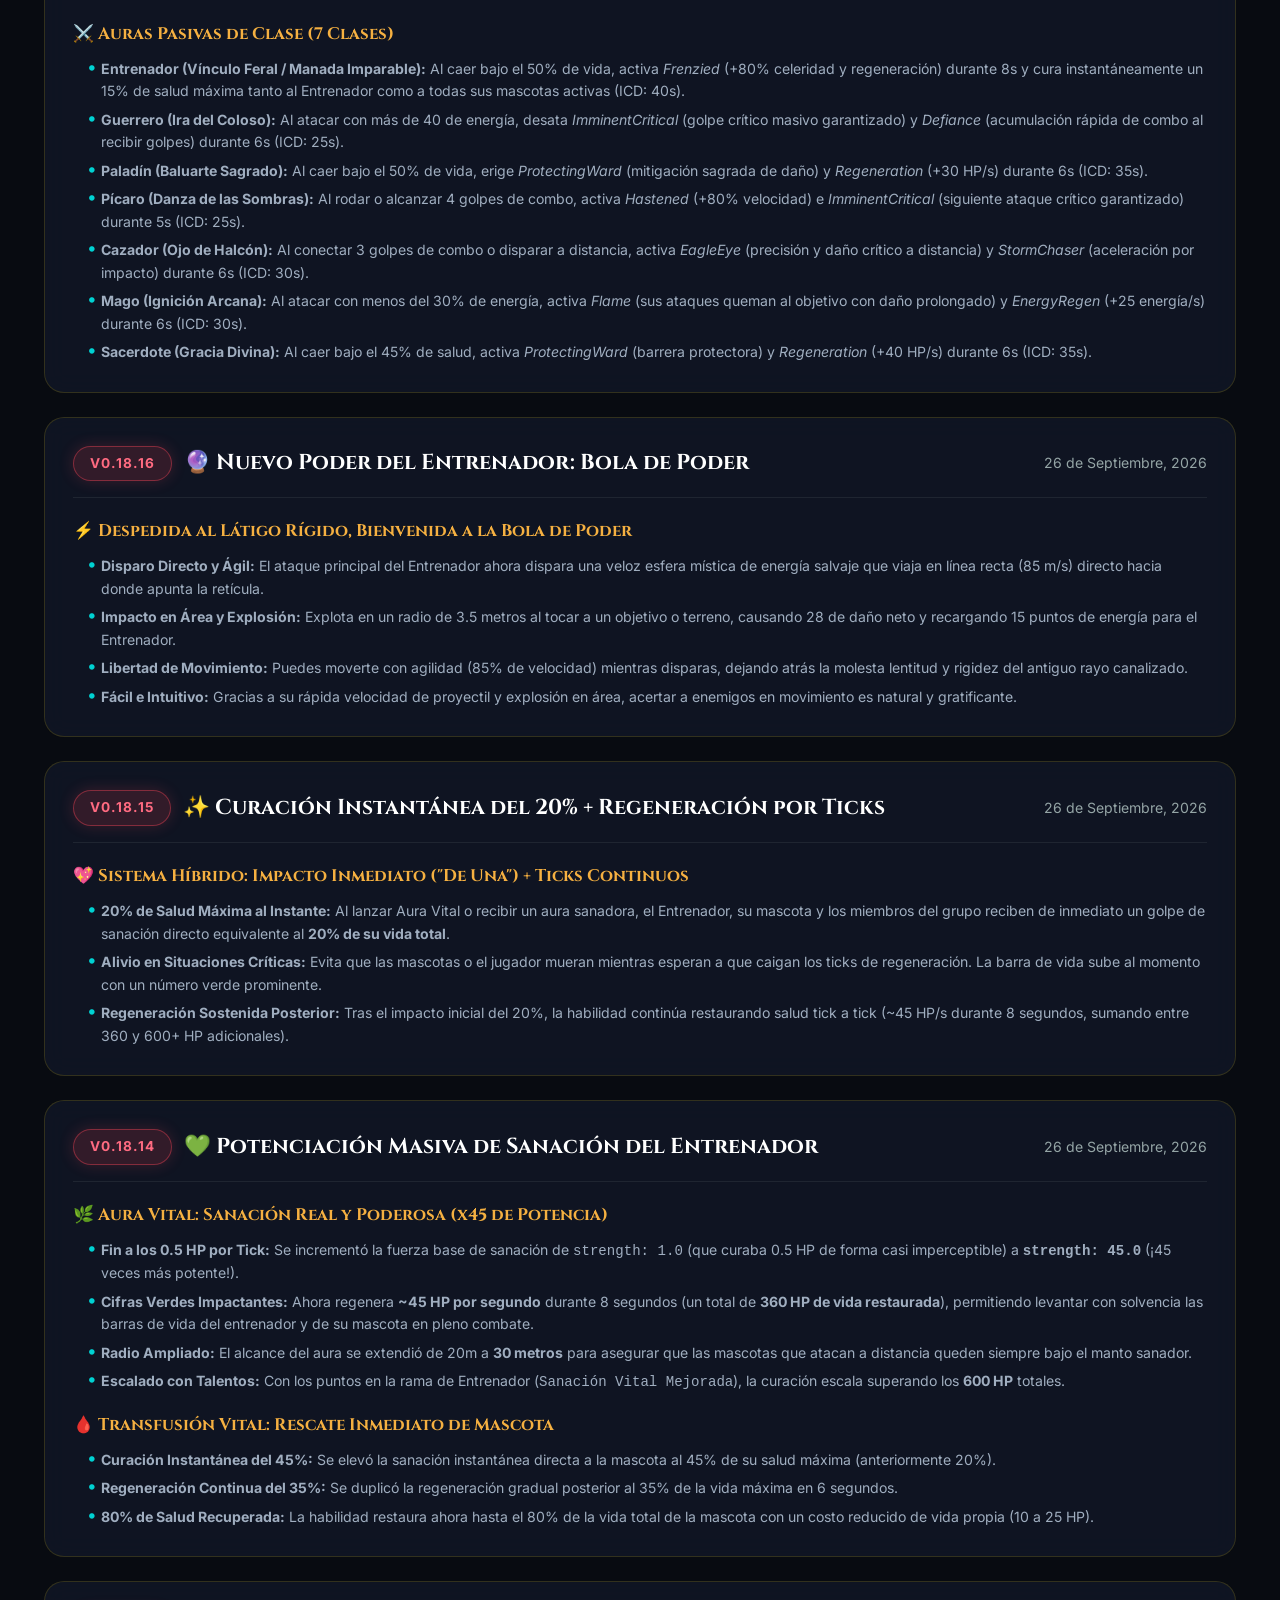
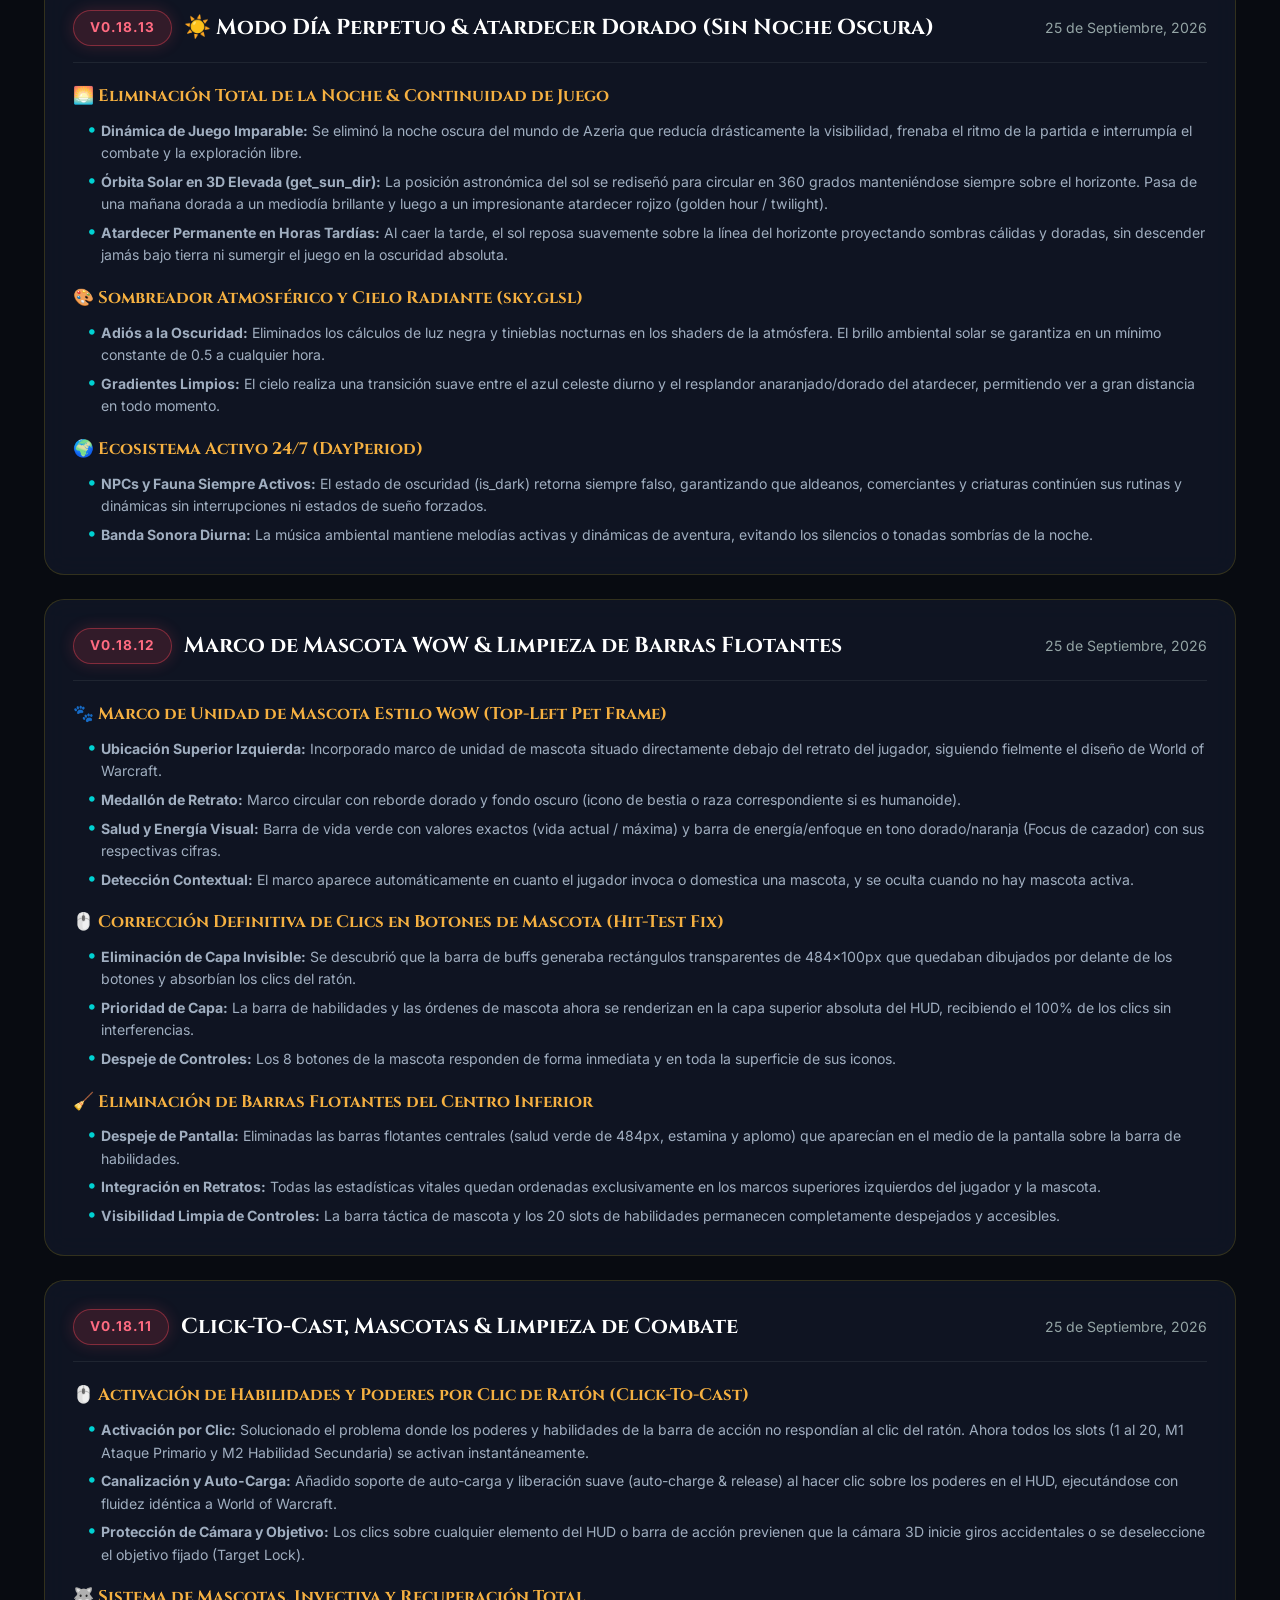
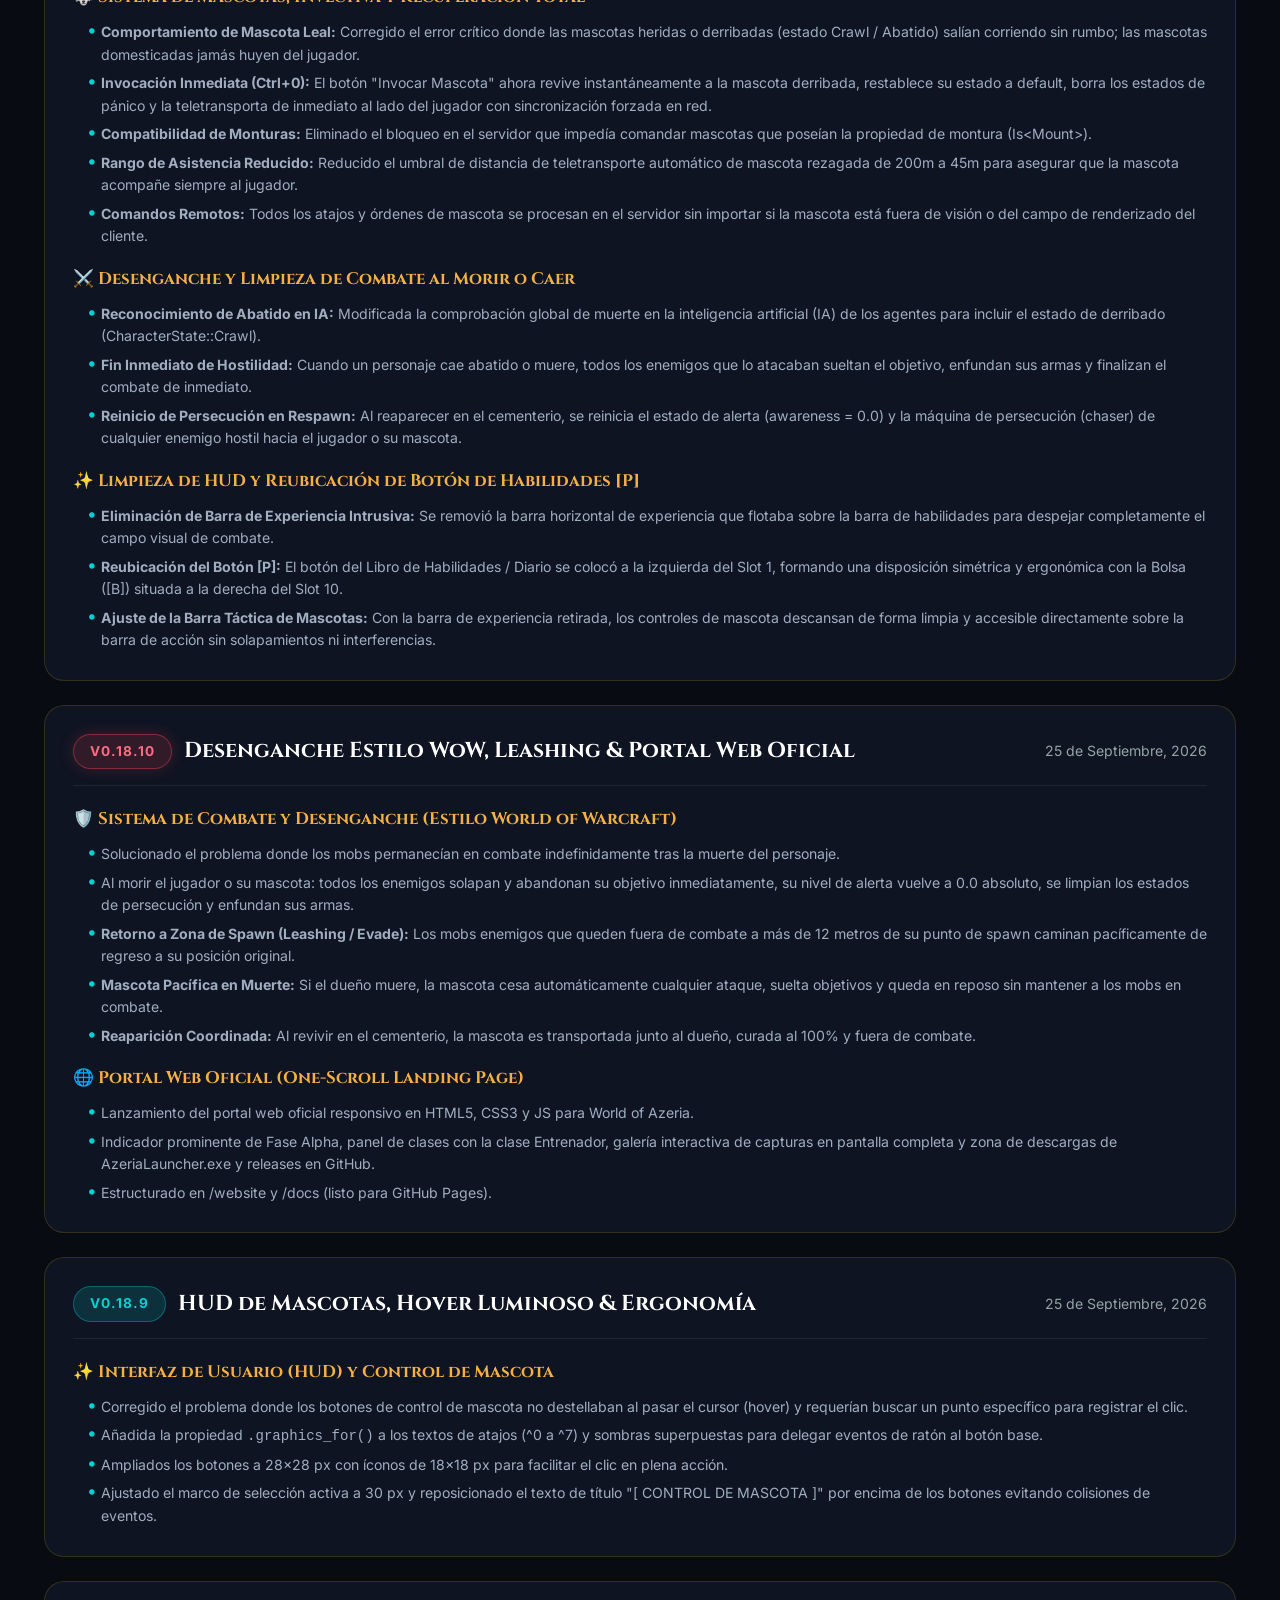
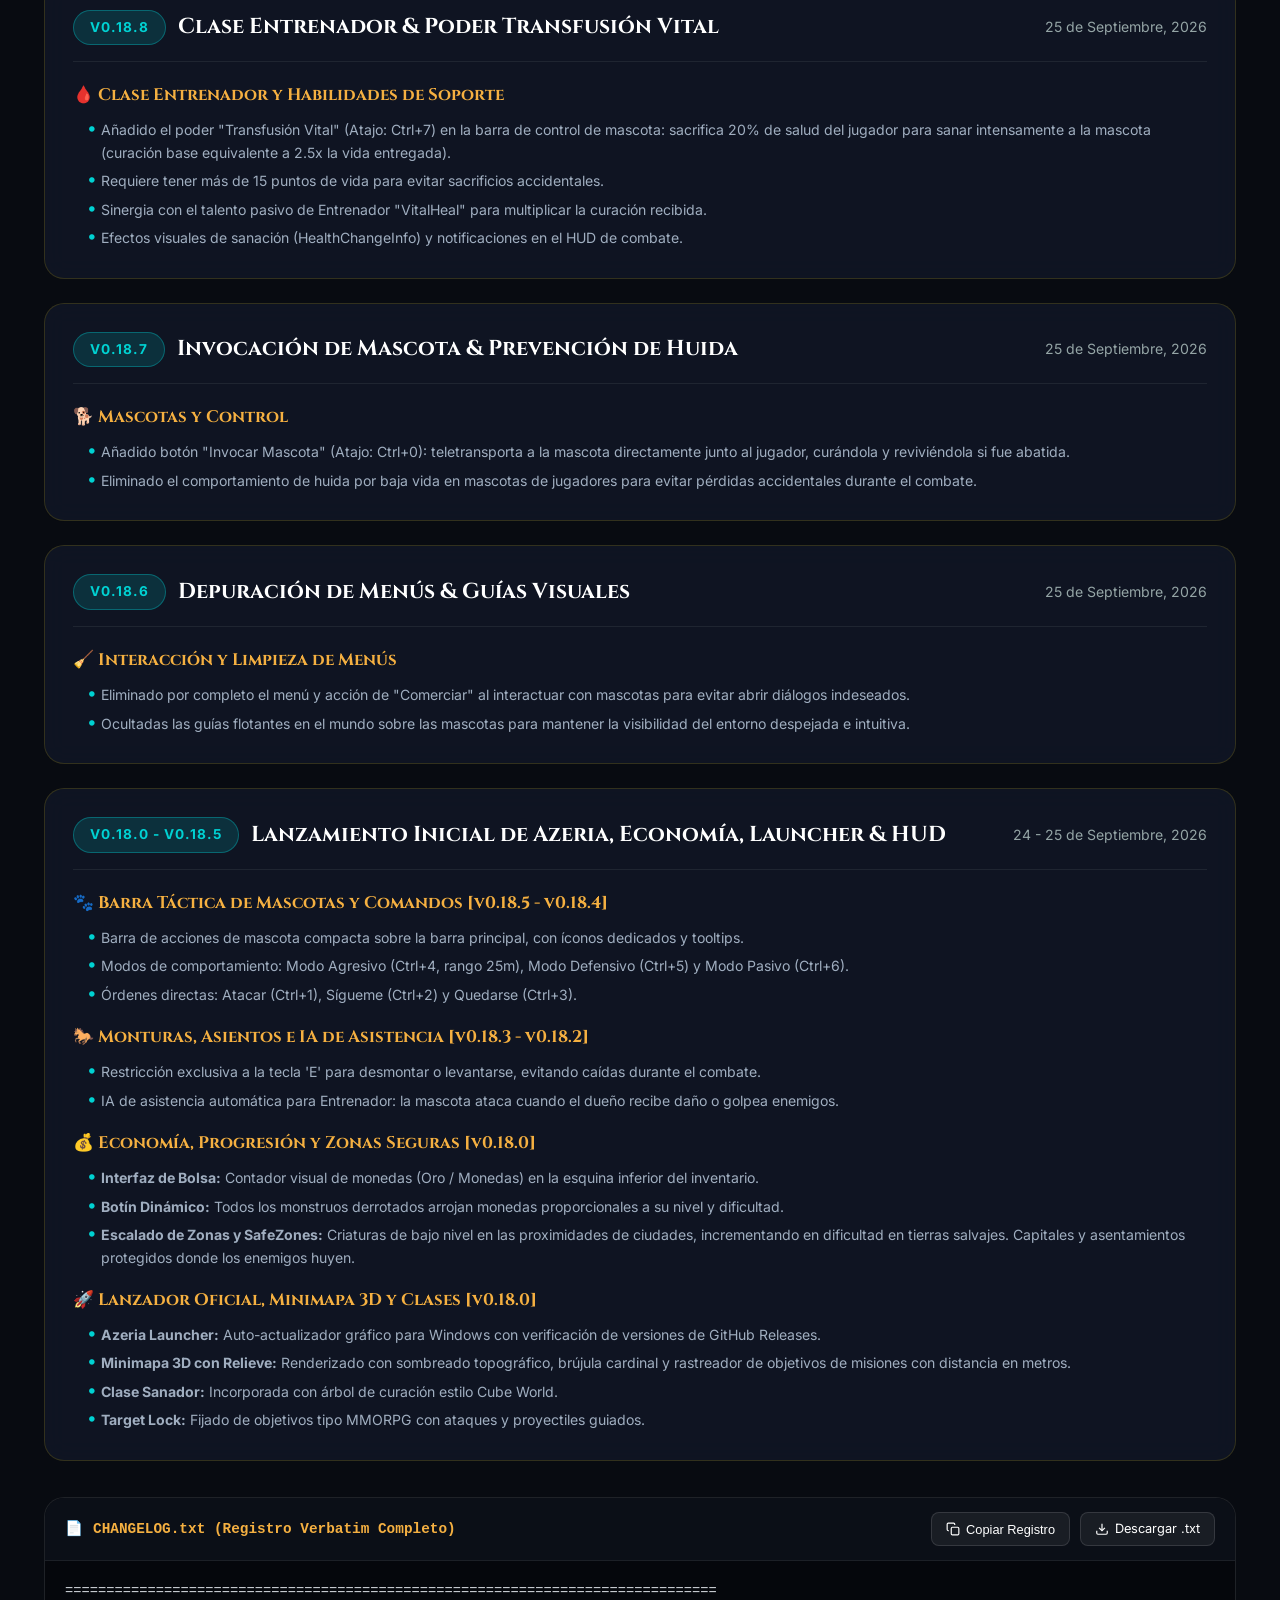
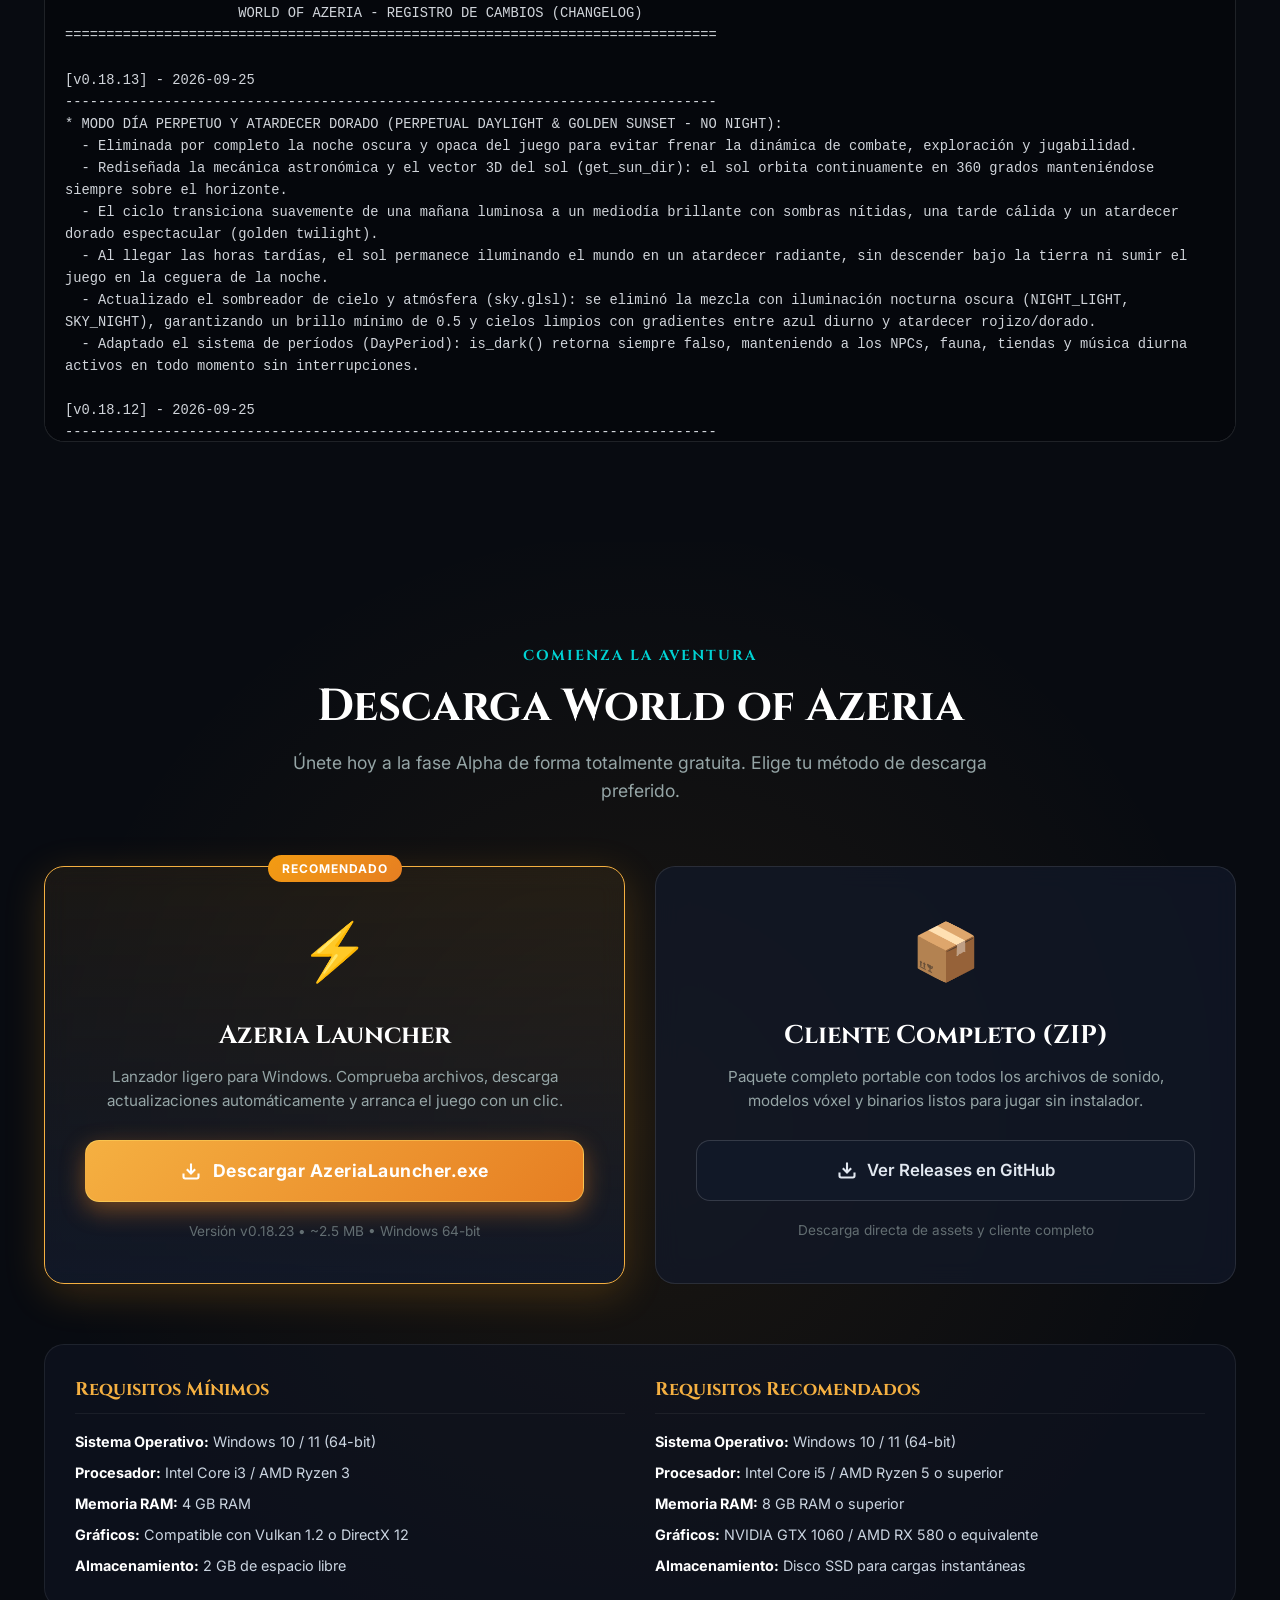
==== commit 40999d94: "v0.18.23: Rebalance healing residual HoT to 2 HP/s over 10s and update web & logs" ====
--- a/docs/index.html
+++ b/docs/index.html
@@ -58,7 +58,7 @@
           <span class="pulse-dot"></span>
           Fase Alpha Abierta
         </span>
-        <span class="badge badge-version">Parche v0.18.22</span>
+        <span class="badge badge-version">Parche v0.18.23</span>
       </div>
 
       <h1 class="hero-title">
@@ -298,7 +298,8 @@
       <div class="changelog-controls">
         <div class="changelog-filters">
           <button class="changelog-filter-btn active" data-filter="all">Todas las Versiones</button>
-          <button class="changelog-filter-btn" data-filter="v0.18.22">v0.18.22 (Actual)</button>
+          <button class="changelog-filter-btn" data-filter="v0.18.23">v0.18.23 (Actual)</button>
+          <button class="changelog-filter-btn" data-filter="v0.18.22">v0.18.22</button>
           <button class="changelog-filter-btn" data-filter="v0.18.21">v0.18.21</button>
           <button class="changelog-filter-btn" data-filter="v0.18.20">v0.18.20</button>
           <button class="changelog-filter-btn" data-filter="v0.18.19">v0.18.19</button>
@@ -325,8 +326,27 @@
 
       <!-- Timeline de Tarjetas Detalladas -->
       <div class="changelog-timeline" id="changelogTimeline">
+        <!-- v0.18.23 -->
+        <article class="changelog-card latest" data-version="v0.18.23">
+          <div class="changelog-card-header">
+            <div class="changelog-version-meta">
+              <span class="badge badge-alpha">v0.18.23</span>
+              <h3 class="changelog-version-title">🌿 Rebalanceo de Curación Residual Suave (HoT)</h3>
+            </div>
+            <span class="changelog-date">26 de Septiembre, 2026</span>
+          </div>
+          
+          <h4 class="changelog-section-title">✨ Ajuste de Curaciones en el Tiempo (HoT)</h4>
+          <ul class="changelog-sublist">
+            <li><strong>Aura Vital (Entrenador):</strong> Se mantiene intacto el impacto de curación directa del 20% de salud máxima al activarse, mientras que la regeneración residual sostenida se equilibra a 2 HP/s durante 10 segundos (~20 HP totales) en lugar de los 45 HP/s excesivos anteriores.</li>
+            <li><strong>Sanación Directa (Sacerdote):</strong> Regeneración residual equilibrada a 2 HP/s durante 10 segundos tras el lanzamiento.</li>
+            <li><strong>Auras Pasivas Raciales y de Clase:</strong> Tenacidad Humana, Baluarte Sagrado (Paladín) y Gracia Divina (Sacerdote) otorgan un pulso suave y agradable de regeneración de 2 HP/s durante 10 segundos.</li>
+            <li><strong>Transfusión Vital de Mascota:</strong> Otorga el 20% de la salud máxima de la mascota de forma inmediata y un efecto residual de 2 HP/s durante 10 segundos.</li>
+          </ul>
+        </article>
+
         <!-- v0.18.22 -->
-        <article class="changelog-card latest" data-version="v0.18.22">
+        <article class="changelog-card" data-version="v0.18.22">
           <div class="changelog-card-header">
             <div class="changelog-version-meta">
               <span class="badge badge-alpha">v0.18.22</span>
@@ -992,7 +1012,7 @@
             <svg width="20" height="20" viewBox="0 0 24 24" fill="none" stroke="currentColor" stroke-width="2.5"><path d="M21 15v4a2 2 0 0 1-2 2H5a2 2 0 0 1-2-2v-4"/><polyline points="7 10 12 15 17 10"/><line x1="12" y1="15" x2="12" y2="3"/></svg>
             Descargar AzeriaLauncher.exe
           </a>
-          <span class="download-meta">Versión v0.18.22 • ~2.5 MB • Windows 64-bit</span>
+          <span class="download-meta">Versión v0.18.23 • ~2.5 MB • Windows 64-bit</span>
         </div>
 
         <!-- Cliente Completo ZIP -->
@@ -1043,7 +1063,7 @@
         <div class="footer-brand">
           <h3>WORLD OF <span class="text-gold">AZERIA</span></h3>
           <p>Un proyecto impulsado por la comunidad para ofrecer una experiencia MMORPG profunda, inmersiva y táctica en un mundo abierto vóxel.</p>
-          <div class="badge badge-alpha">Alpha Build v0.18.22</div>
+          <div class="badge badge-alpha">Alpha Build v0.18.23</div>
         </div>
 
         <div class="footer-col">
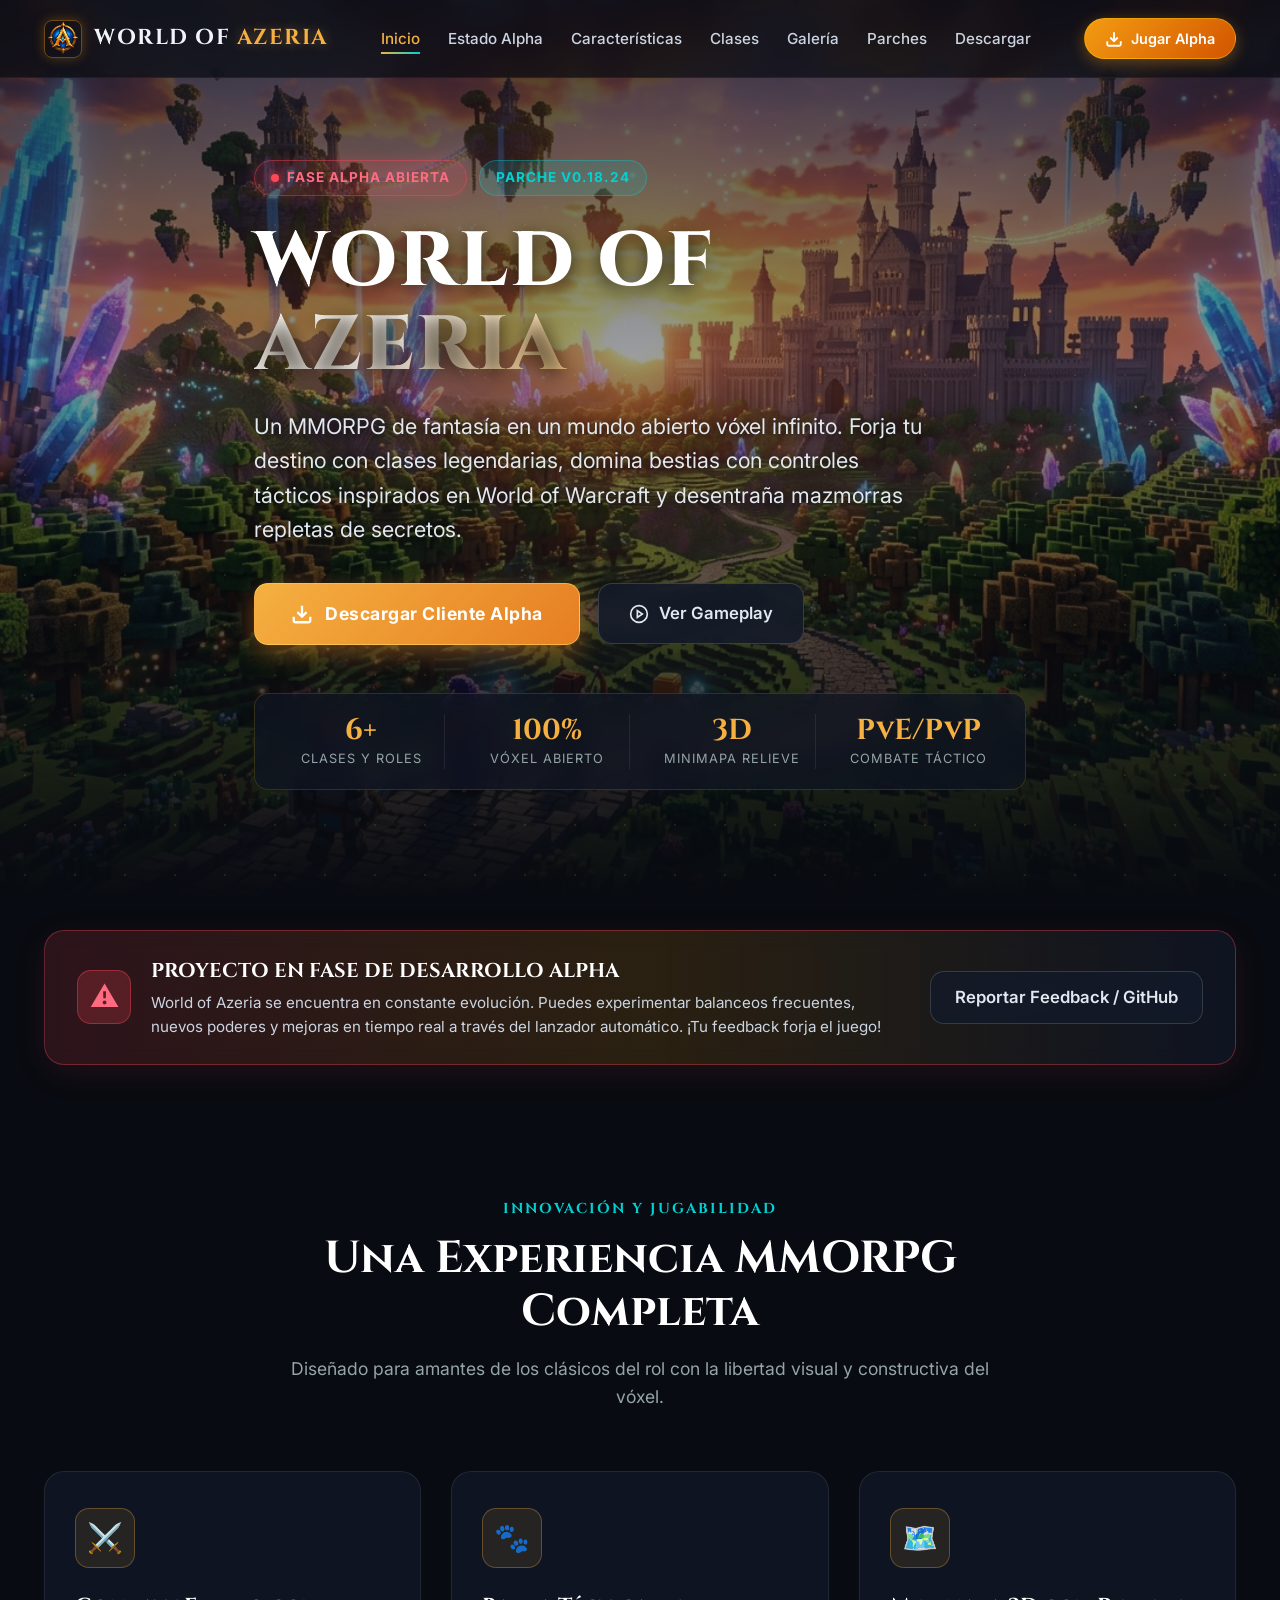
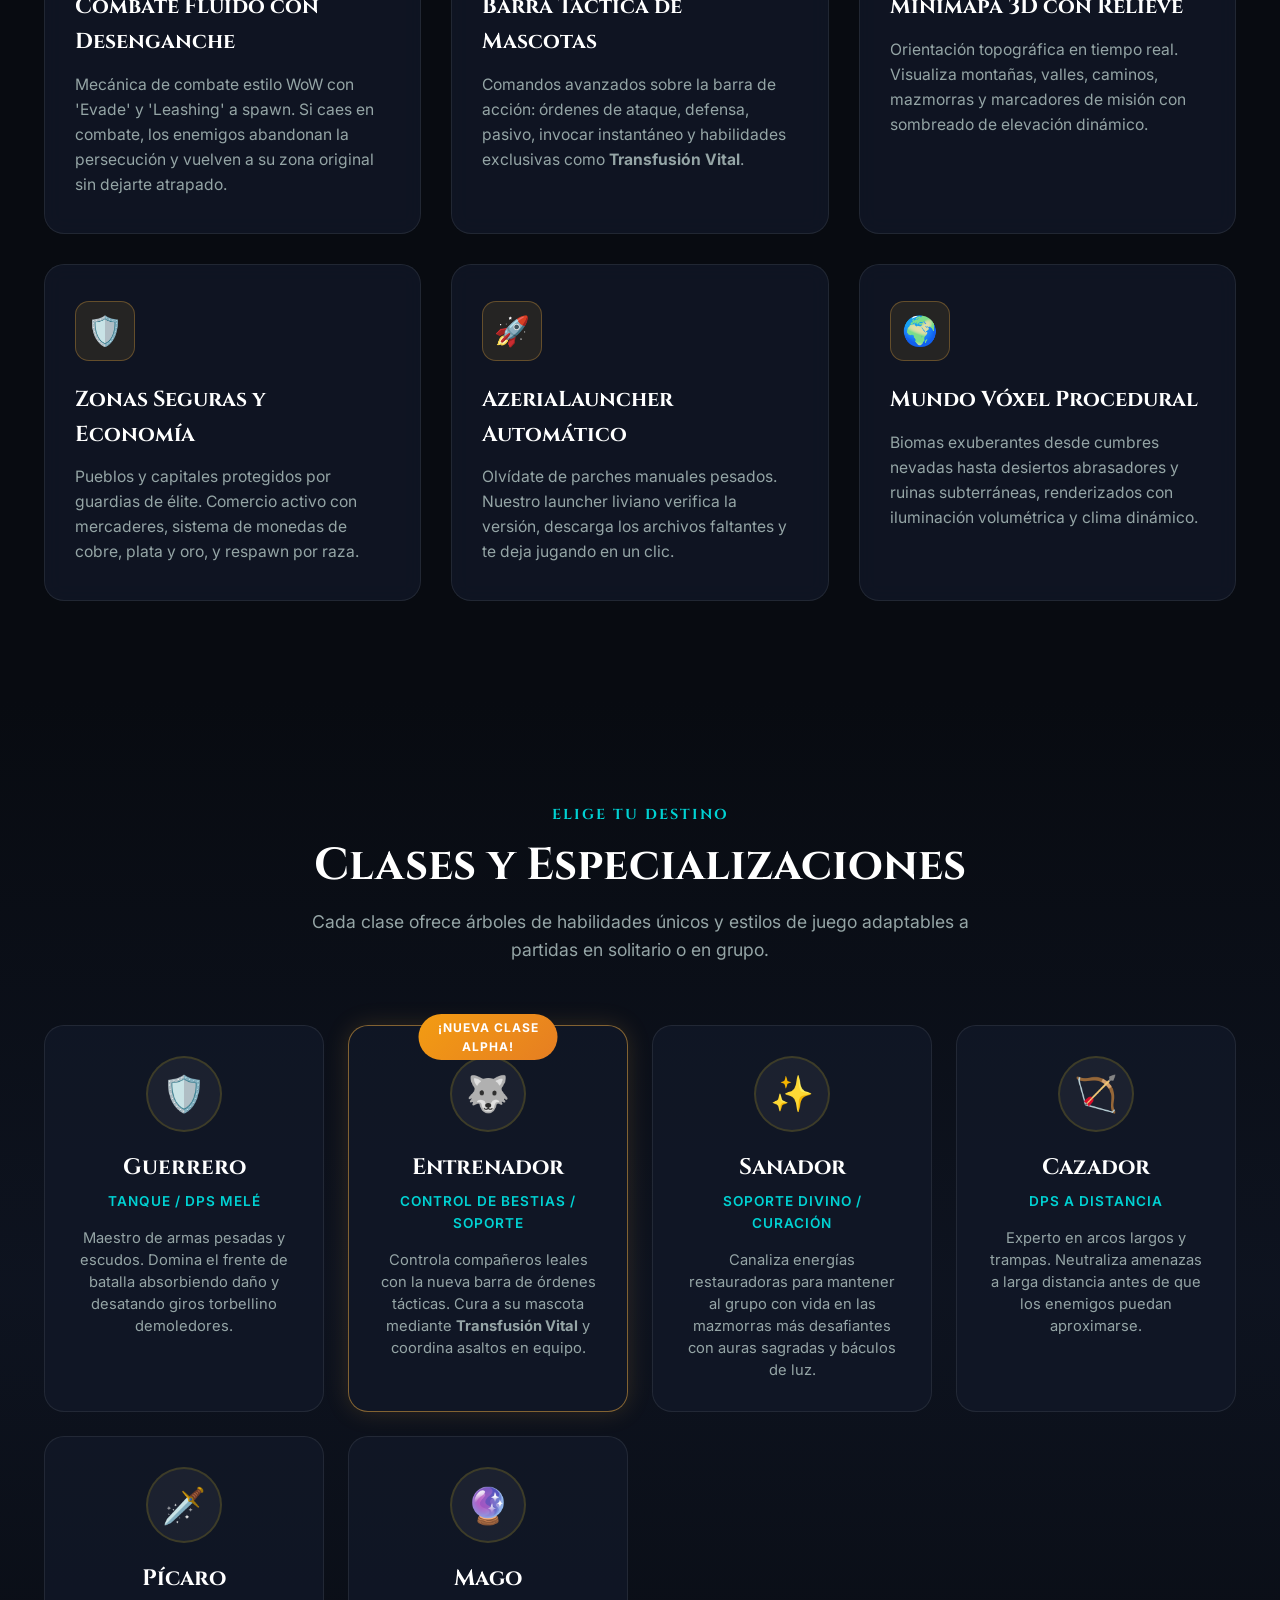
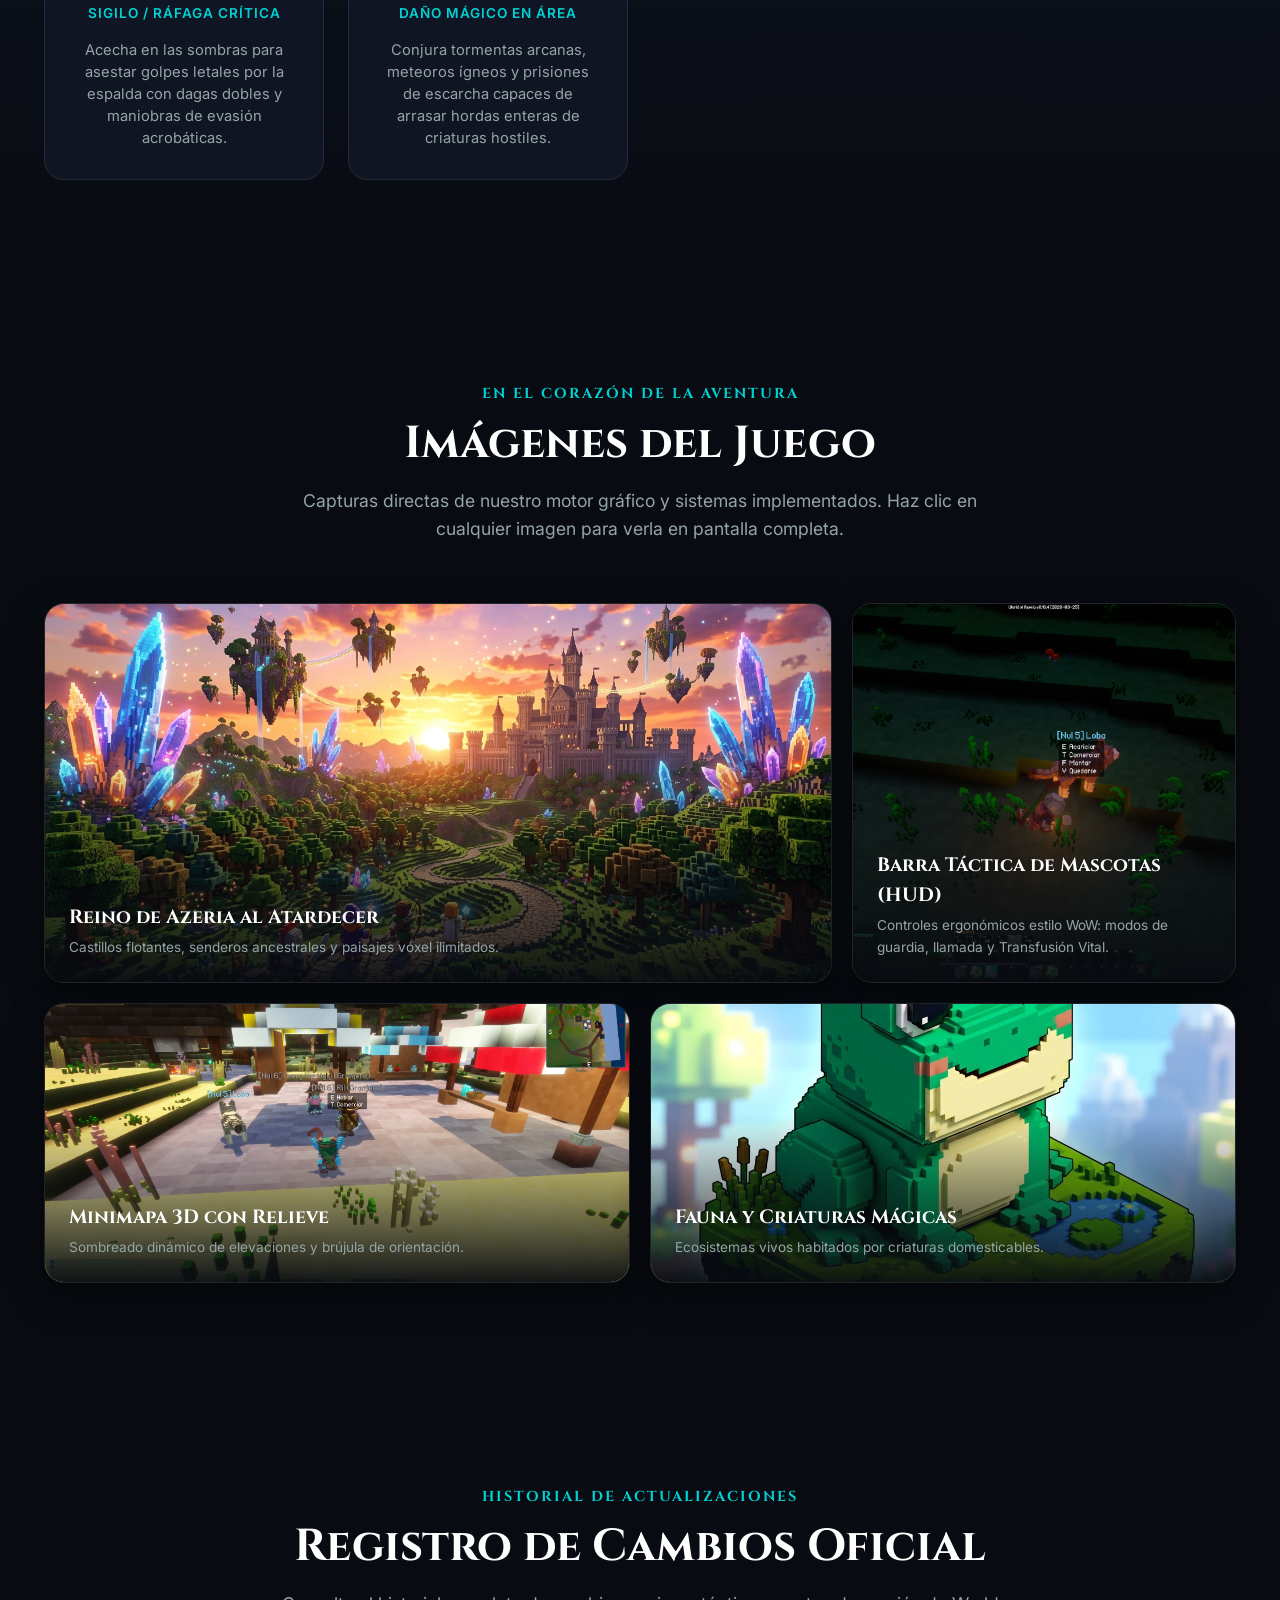
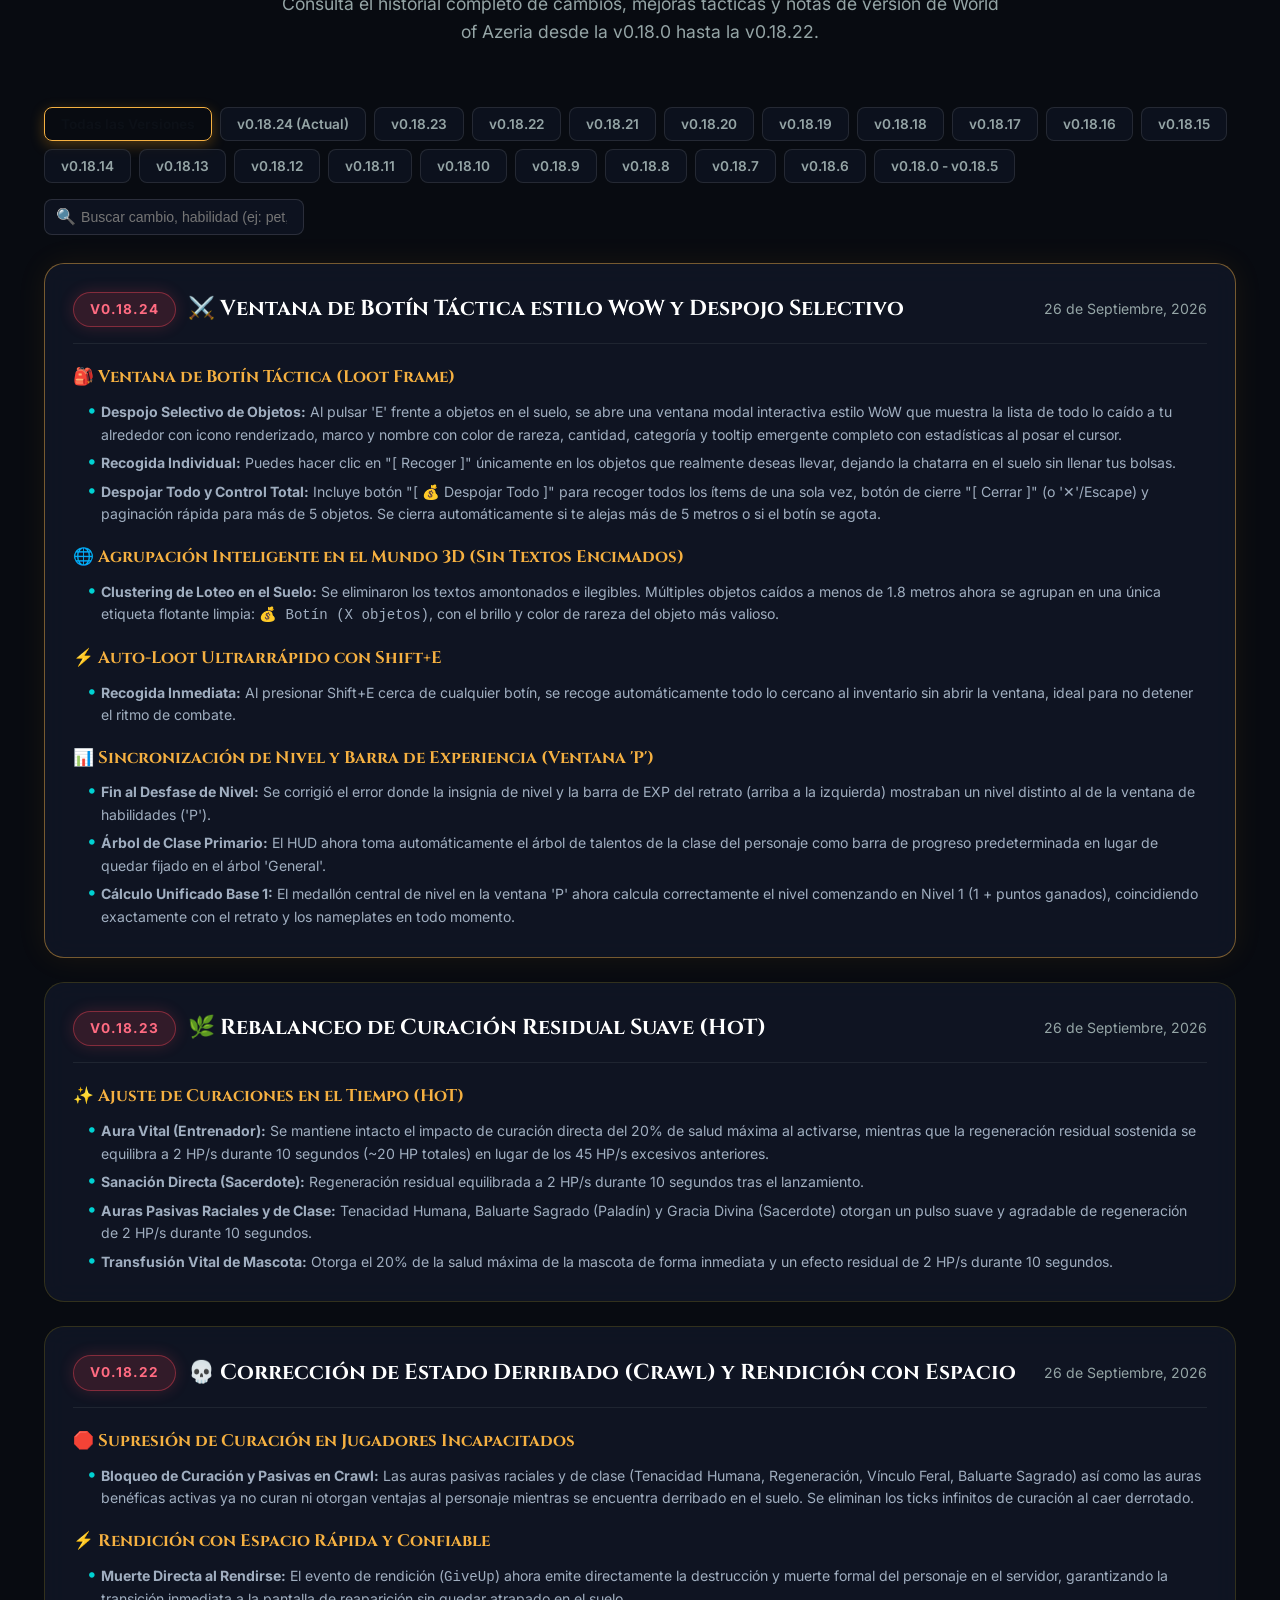
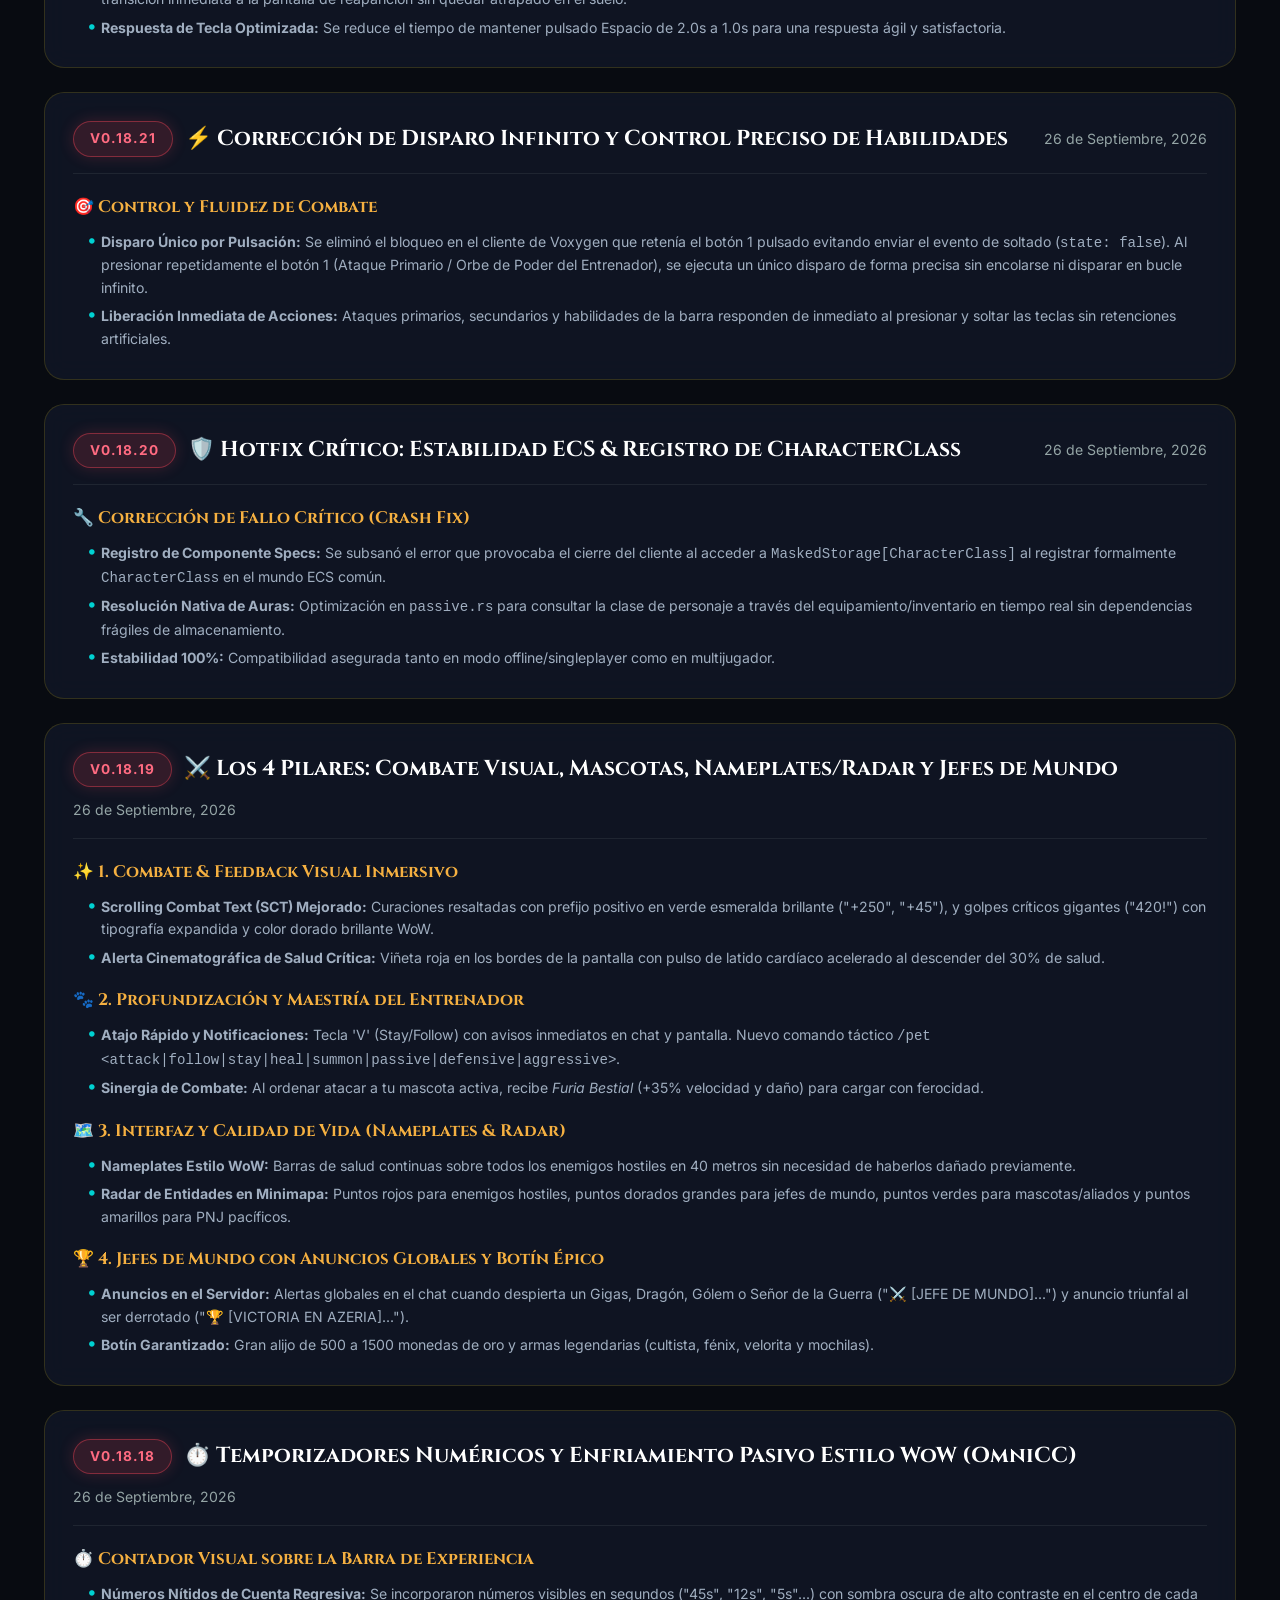
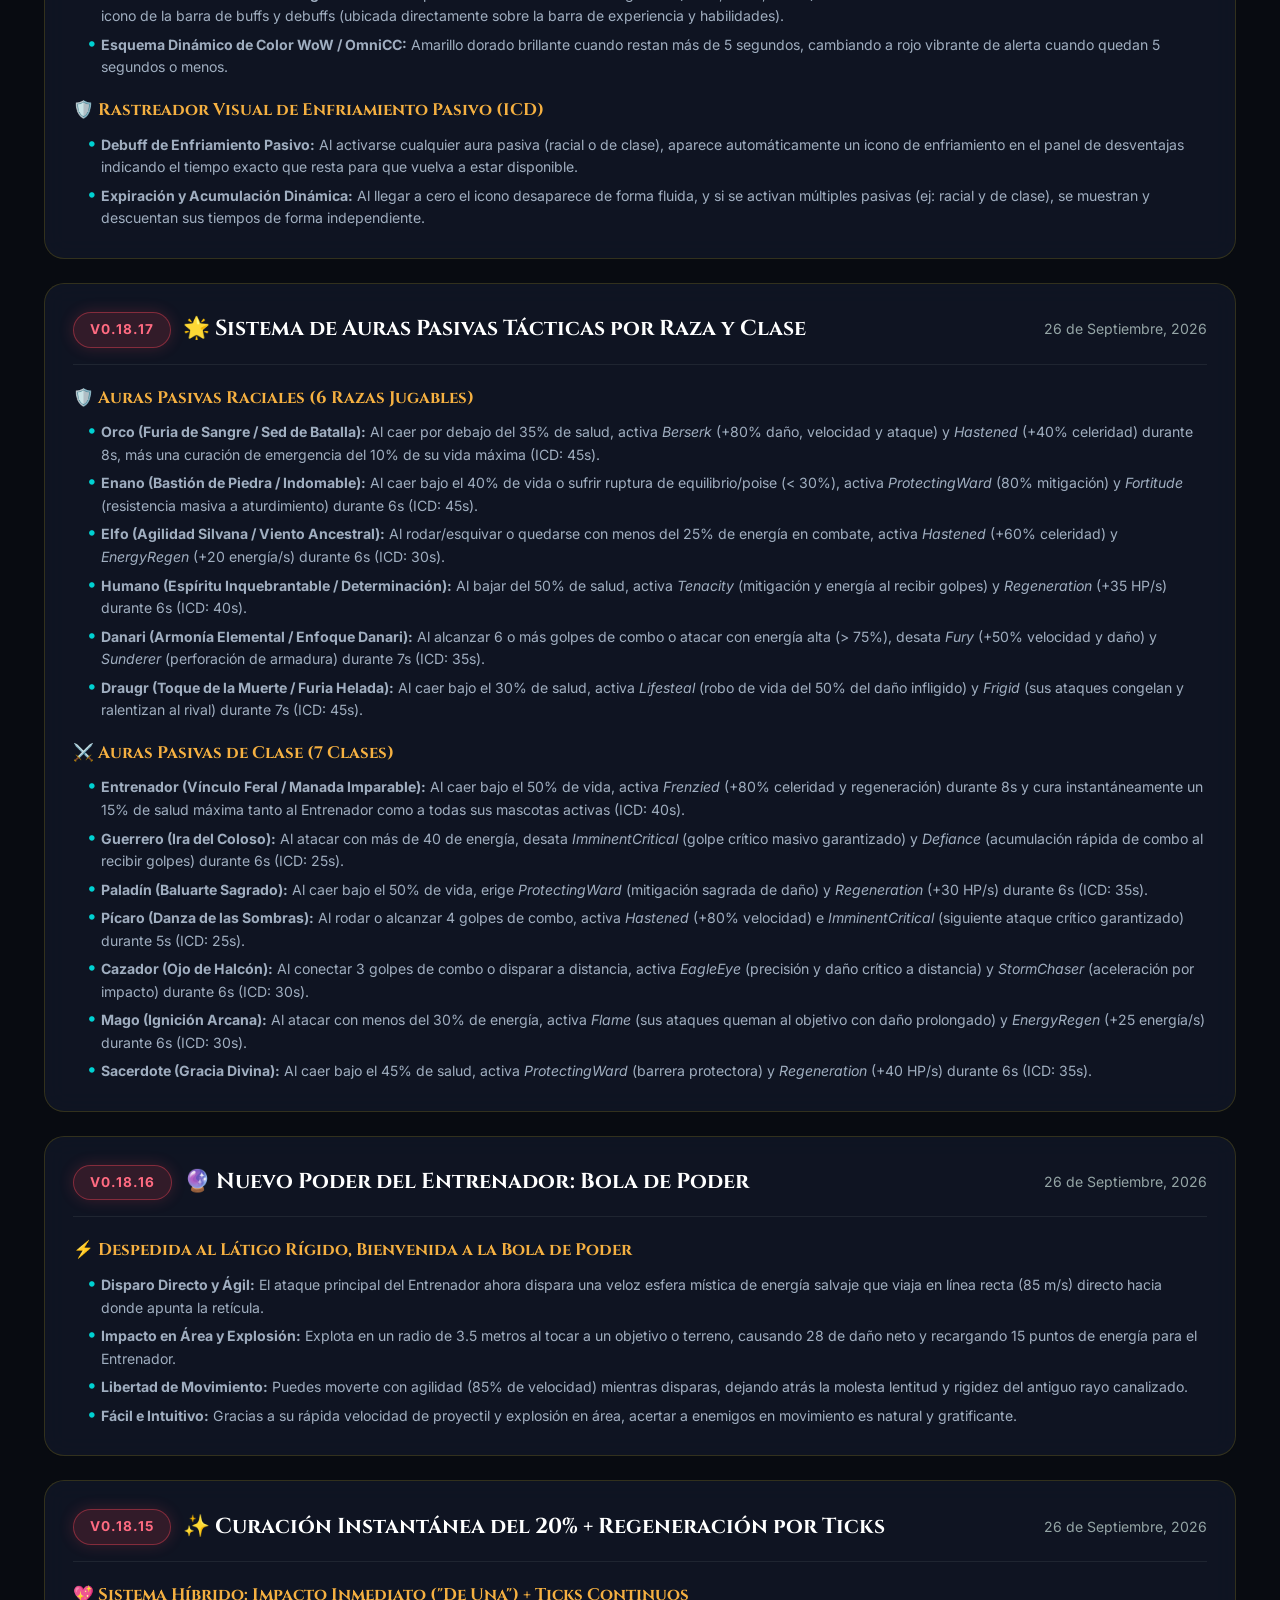
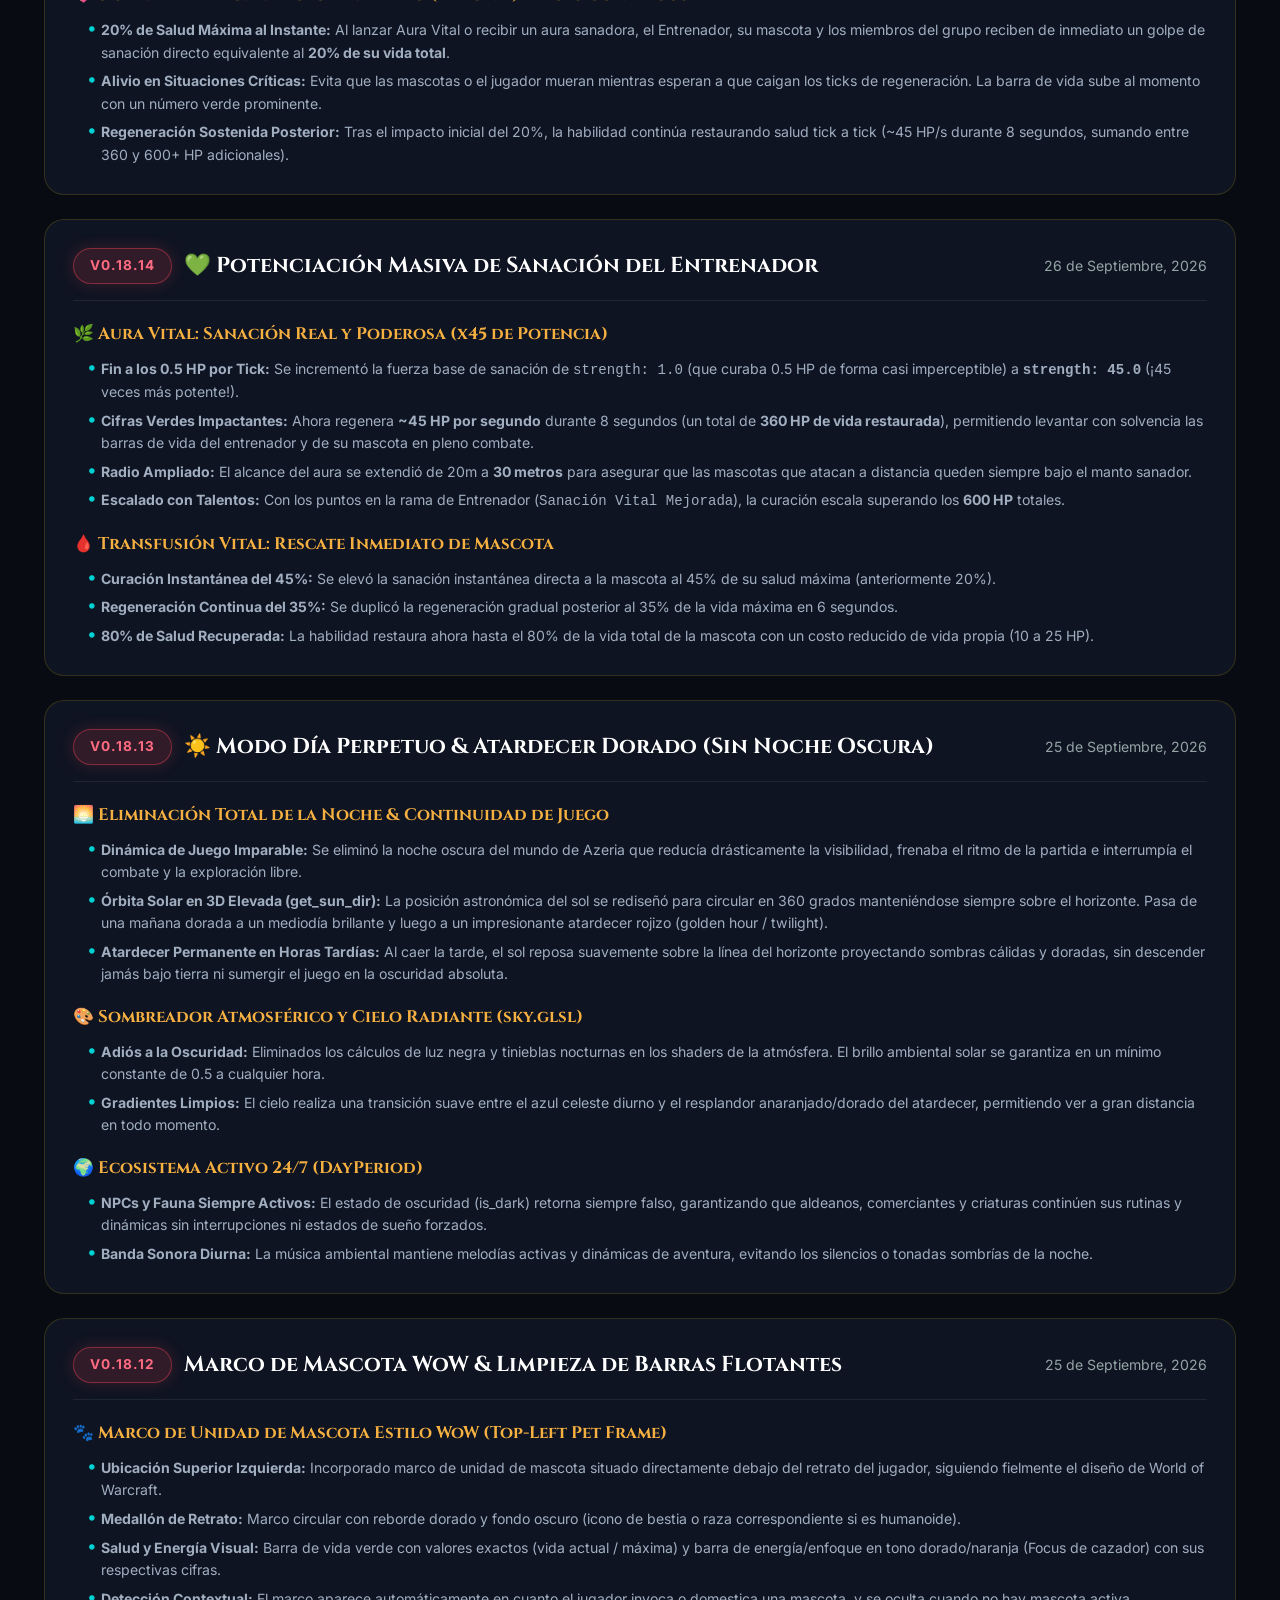
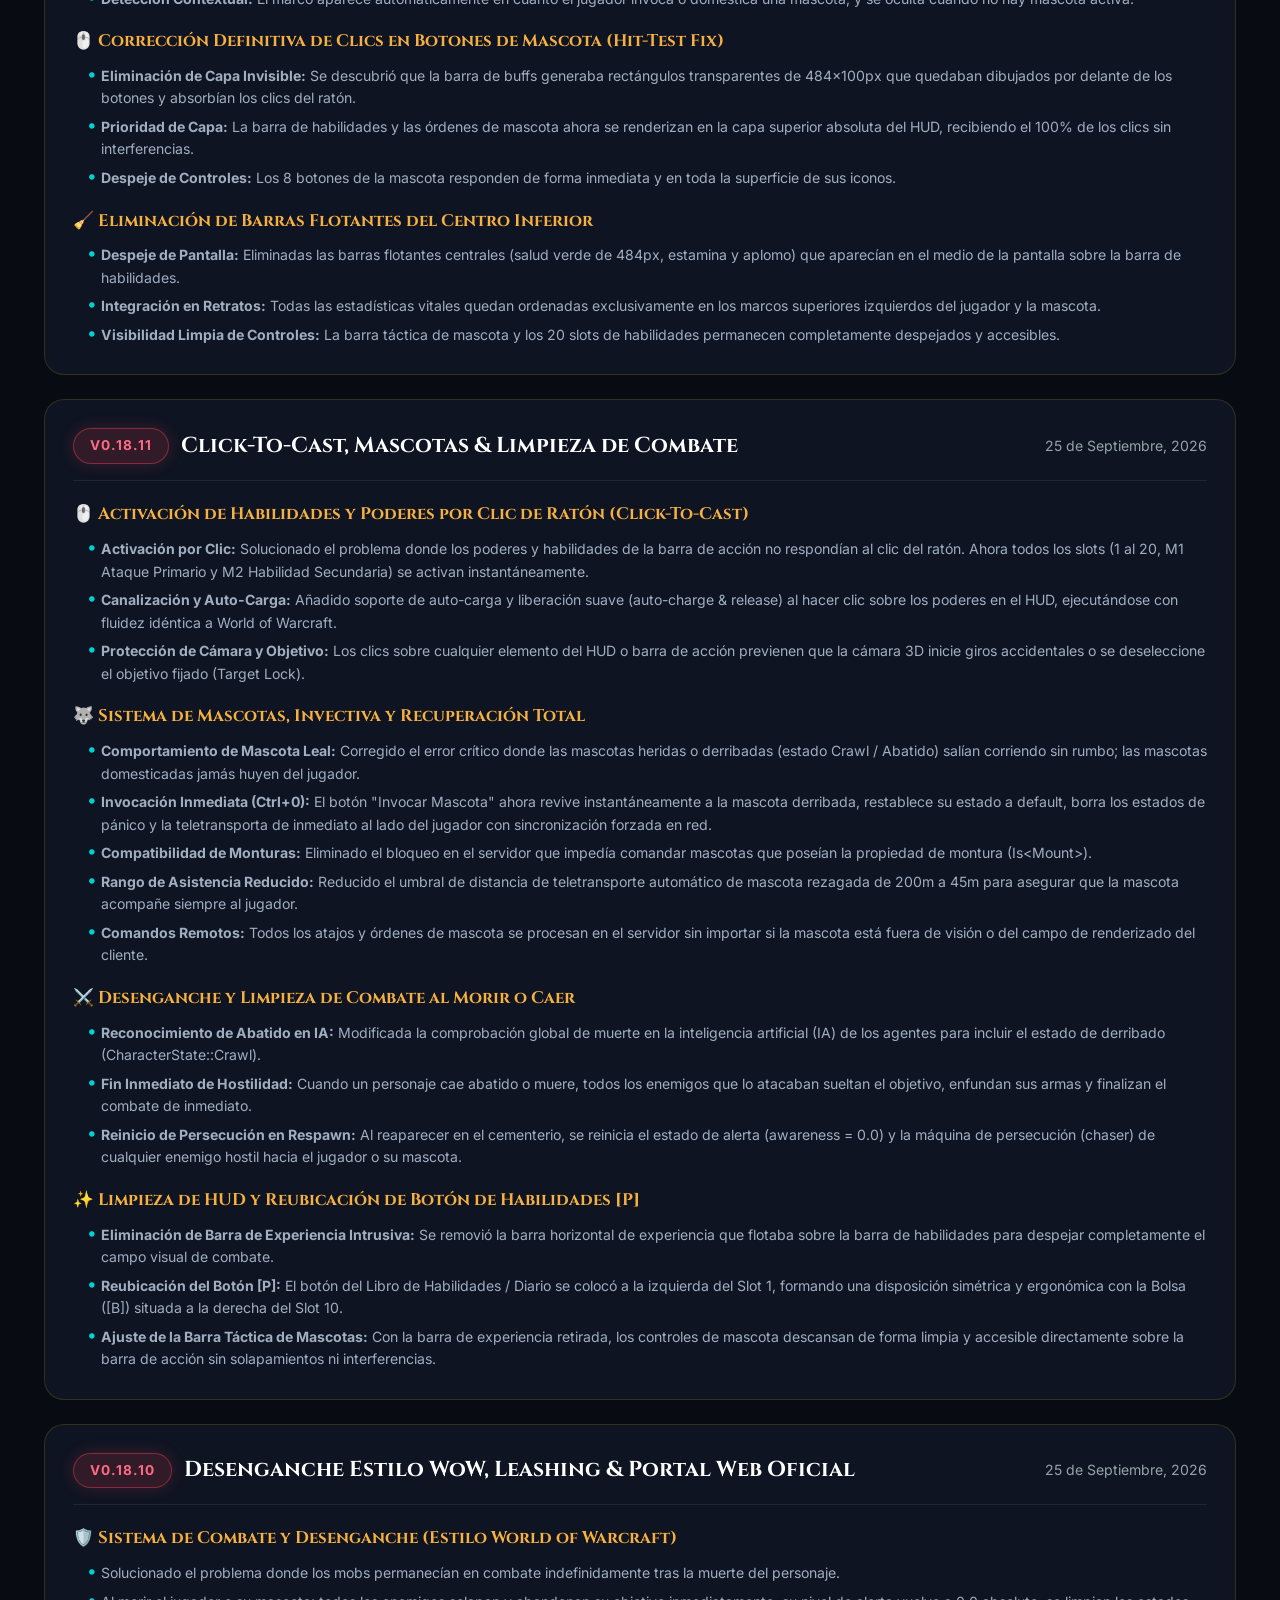
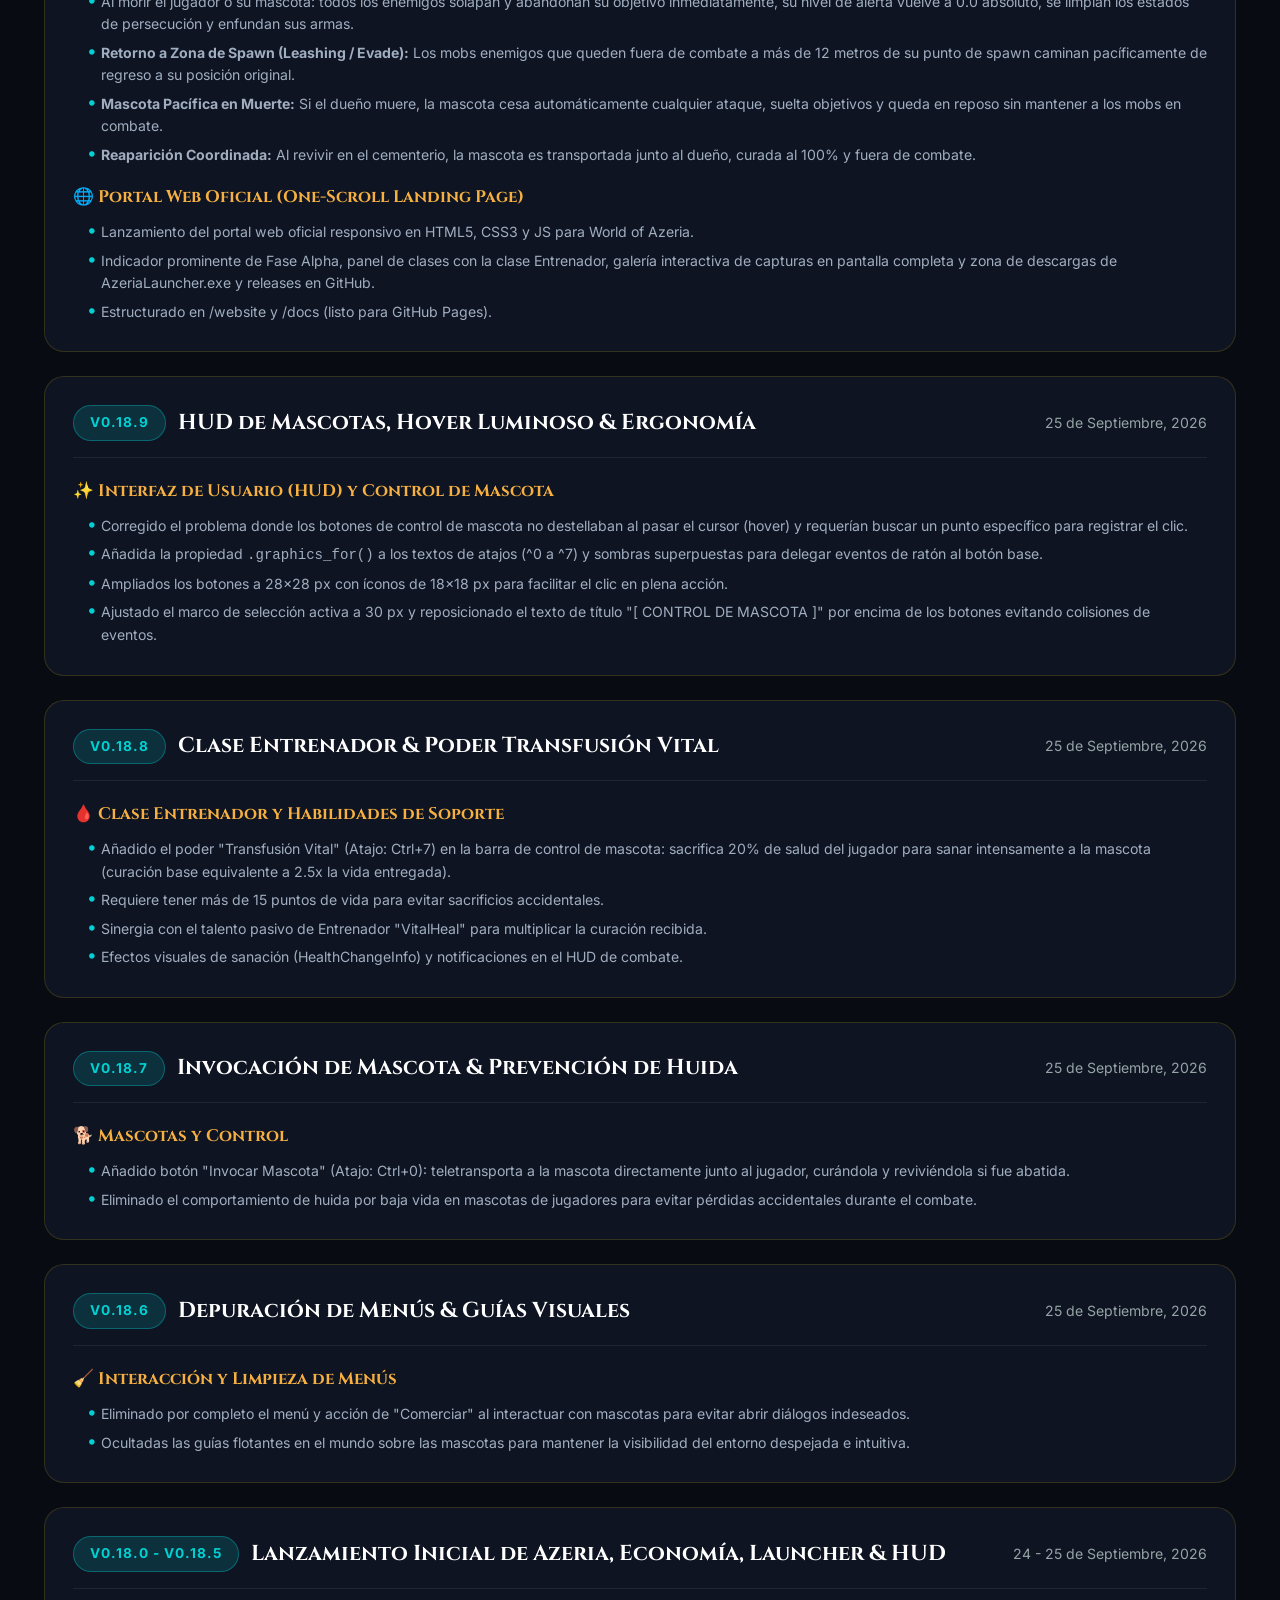
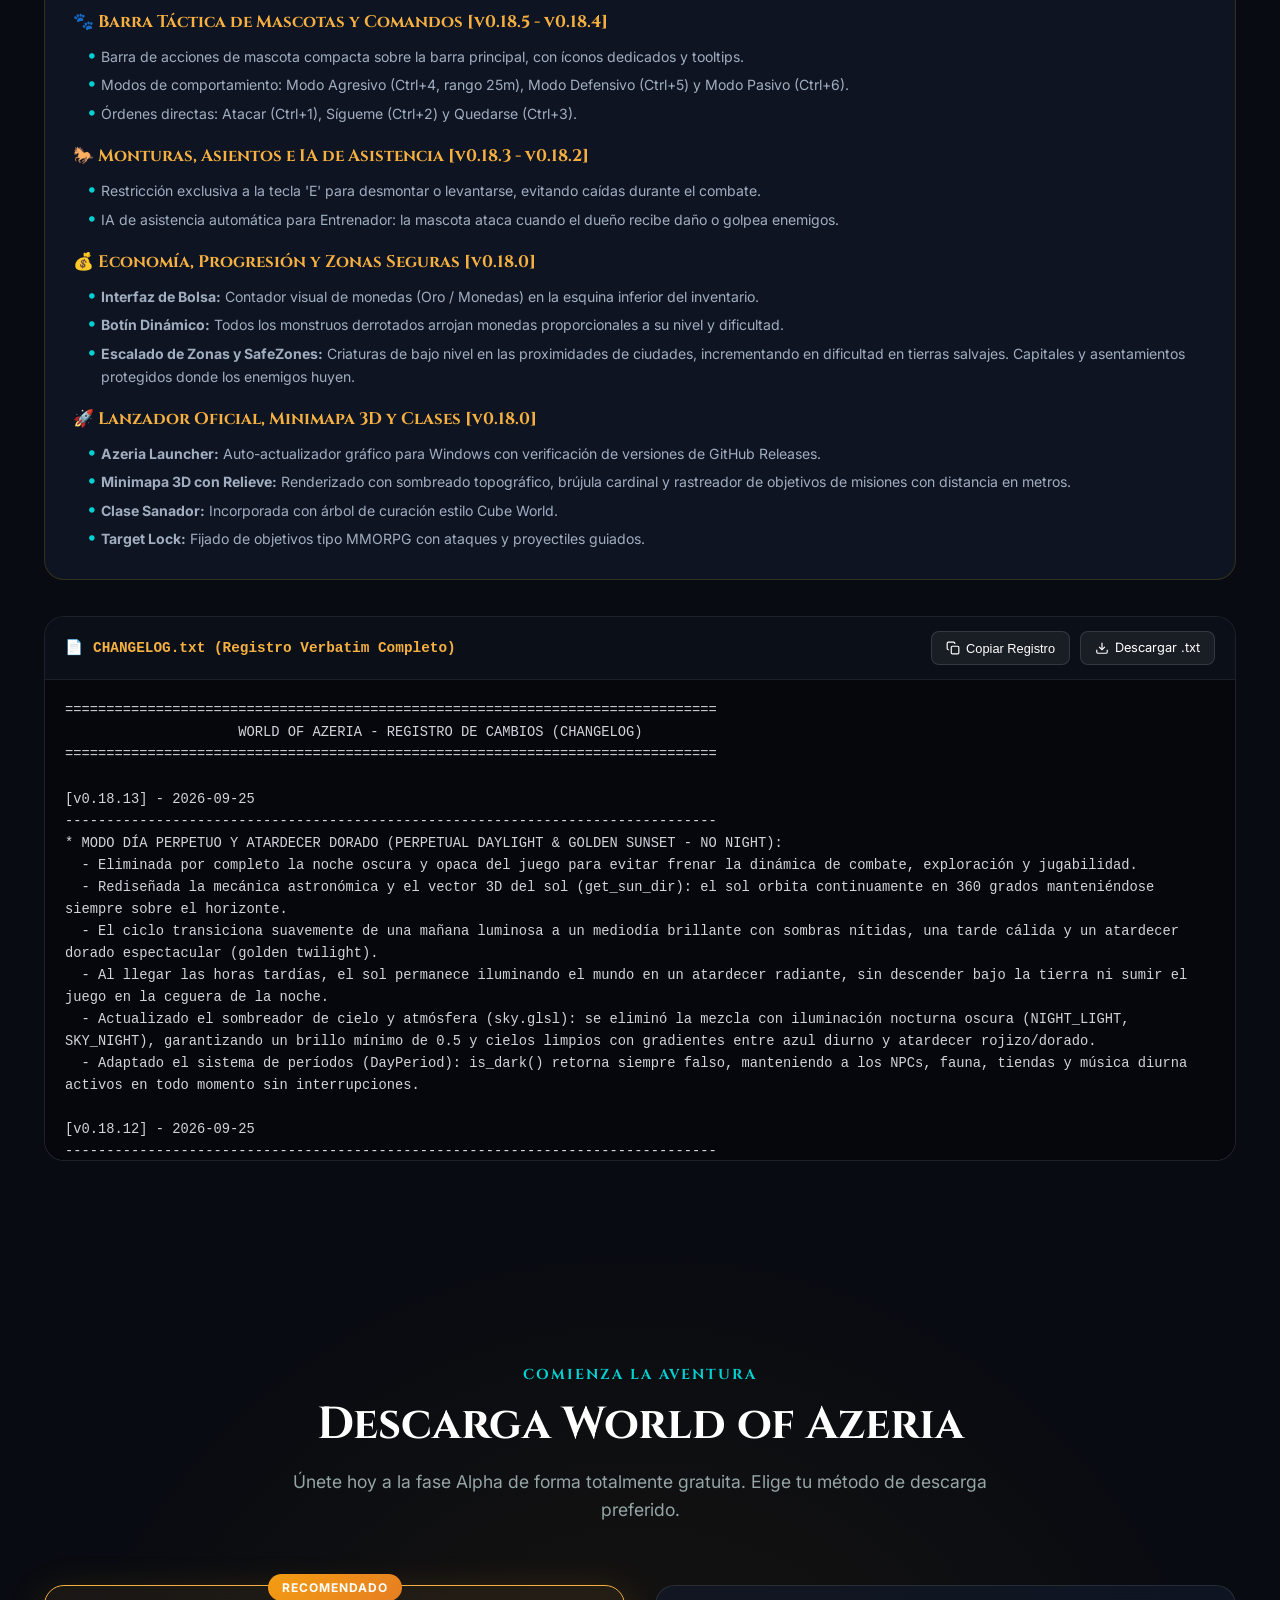
==== commit f79b08e8: "v0.18.24: WoW Loot Window, ground clustering, Shift+E auto-loot and level/exp sync between HUD and D" ====
--- a/docs/index.html
+++ b/docs/index.html
@@ -58,7 +58,7 @@
           <span class="pulse-dot"></span>
           Fase Alpha Abierta
         </span>
-        <span class="badge badge-version">Parche v0.18.23</span>
+        <span class="badge badge-version">Parche v0.18.24</span>
       </div>
 
       <h1 class="hero-title">
@@ -298,7 +298,8 @@
       <div class="changelog-controls">
         <div class="changelog-filters">
           <button class="changelog-filter-btn active" data-filter="all">Todas las Versiones</button>
-          <button class="changelog-filter-btn" data-filter="v0.18.23">v0.18.23 (Actual)</button>
+          <button class="changelog-filter-btn" data-filter="v0.18.24">v0.18.24 (Actual)</button>
+          <button class="changelog-filter-btn" data-filter="v0.18.23">v0.18.23</button>
           <button class="changelog-filter-btn" data-filter="v0.18.22">v0.18.22</button>
           <button class="changelog-filter-btn" data-filter="v0.18.21">v0.18.21</button>
           <button class="changelog-filter-btn" data-filter="v0.18.20">v0.18.20</button>
@@ -326,8 +327,43 @@
 
       <!-- Timeline de Tarjetas Detalladas -->
       <div class="changelog-timeline" id="changelogTimeline">
+        <!-- v0.18.24 -->
+        <article class="changelog-card latest" data-version="v0.18.24">
+          <div class="changelog-card-header">
+            <div class="changelog-version-meta">
+              <span class="badge badge-alpha">v0.18.24</span>
+              <h3 class="changelog-version-title">⚔️ Ventana de Botín Táctica estilo WoW y Despojo Selectivo</h3>
+            </div>
+            <span class="changelog-date">26 de Septiembre, 2026</span>
+          </div>
+          
+          <h4 class="changelog-section-title">🎒 Ventana de Botín Táctica (Loot Frame)</h4>
+          <ul class="changelog-sublist">
+            <li><strong>Despojo Selectivo de Objetos:</strong> Al pulsar 'E' frente a objetos en el suelo, se abre una ventana modal interactiva estilo WoW que muestra la lista de todo lo caído a tu alrededor con icono renderizado, marco y nombre con color de rareza, cantidad, categoría y tooltip emergente completo con estadísticas al posar el cursor.</li>
+            <li><strong>Recogida Individual:</strong> Puedes hacer clic en "[ Recoger ]" únicamente en los objetos que realmente deseas llevar, dejando la chatarra en el suelo sin llenar tus bolsas.</li>
+            <li><strong>Despojar Todo y Control Total:</strong> Incluye botón "[ 💰 Despojar Todo ]" para recoger todos los ítems de una sola vez, botón de cierre "[ Cerrar ]" (o '✕'/Escape) y paginación rápida para más de 5 objetos. Se cierra automáticamente si te alejas más de 5 metros o si el botín se agota.</li>
+          </ul>
+
+          <h4 class="changelog-section-title">🌐 Agrupación Inteligente en el Mundo 3D (Sin Textos Encimados)</h4>
+          <ul class="changelog-sublist">
+            <li><strong>Clustering de Loteo en el Suelo:</strong> Se eliminaron los textos amontonados e ilegibles. Múltiples objetos caídos a menos de 1.8 metros ahora se agrupan en una única etiqueta flotante limpia: <code>💰 Botín (X objetos)</code>, con el brillo y color de rareza del objeto más valioso.</li>
+          </ul>
+
+          <h4 class="changelog-section-title">⚡ Auto-Loot Ultrarrápido con Shift+E</h4>
+          <ul class="changelog-sublist">
+            <li><strong>Recogida Inmediata:</strong> Al presionar Shift+E cerca de cualquier botín, se recoge automáticamente todo lo cercano al inventario sin abrir la ventana, ideal para no detener el ritmo de combate.</li>
+          </ul>
+
+          <h4 class="changelog-section-title">📊 Sincronización de Nivel y Barra de Experiencia (Ventana 'P')</h4>
+          <ul class="changelog-sublist">
+            <li><strong>Fin al Desfase de Nivel:</strong> Se corrigió el error donde la insignia de nivel y la barra de EXP del retrato (arriba a la izquierda) mostraban un nivel distinto al de la ventana de habilidades ('P').</li>
+            <li><strong>Árbol de Clase Primario:</strong> El HUD ahora toma automáticamente el árbol de talentos de la clase del personaje como barra de progreso predeterminada en lugar de quedar fijado en el árbol 'General'.</li>
+            <li><strong>Cálculo Unificado Base 1:</strong> El medallón central de nivel en la ventana 'P' ahora calcula correctamente el nivel comenzando en Nivel 1 (1 + puntos ganados), coincidiendo exactamente con el retrato y los nameplates en todo momento.</li>
+          </ul>
+        </article>
+
         <!-- v0.18.23 -->
-        <article class="changelog-card latest" data-version="v0.18.23">
+        <article class="changelog-card" data-version="v0.18.23">
           <div class="changelog-card-header">
             <div class="changelog-version-meta">
               <span class="badge badge-alpha">v0.18.23</span>
@@ -1012,7 +1048,7 @@
             <svg width="20" height="20" viewBox="0 0 24 24" fill="none" stroke="currentColor" stroke-width="2.5"><path d="M21 15v4a2 2 0 0 1-2 2H5a2 2 0 0 1-2-2v-4"/><polyline points="7 10 12 15 17 10"/><line x1="12" y1="15" x2="12" y2="3"/></svg>
             Descargar AzeriaLauncher.exe
           </a>
-          <span class="download-meta">Versión v0.18.23 • ~2.5 MB • Windows 64-bit</span>
+          <span class="download-meta">Versión v0.18.24 • ~2.5 MB • Windows 64-bit</span>
         </div>
 
         <!-- Cliente Completo ZIP -->
@@ -1063,7 +1099,7 @@
         <div class="footer-brand">
           <h3>WORLD OF <span class="text-gold">AZERIA</span></h3>
           <p>Un proyecto impulsado por la comunidad para ofrecer una experiencia MMORPG profunda, inmersiva y táctica en un mundo abierto vóxel.</p>
-          <div class="badge badge-alpha">Alpha Build v0.18.23</div>
+          <div class="badge badge-alpha">Alpha Build v0.18.24</div>
         </div>
 
         <div class="footer-col">
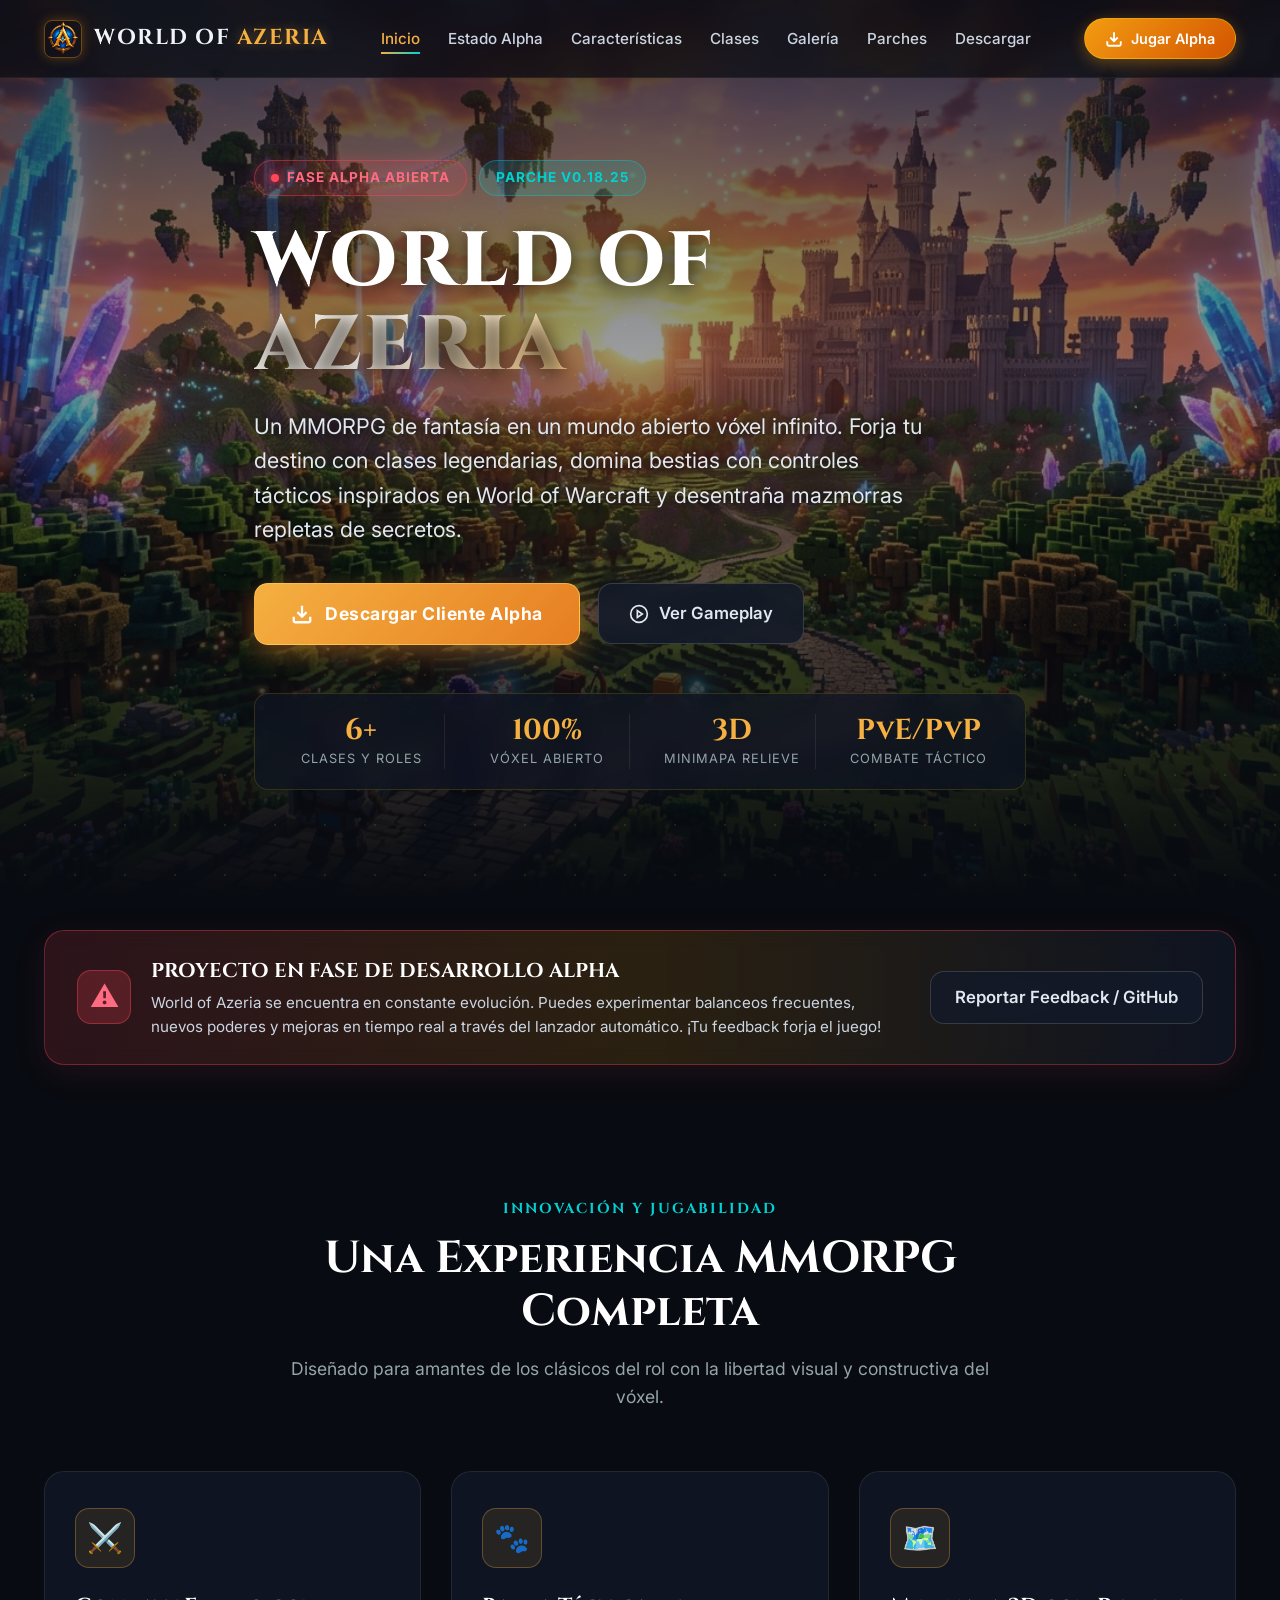
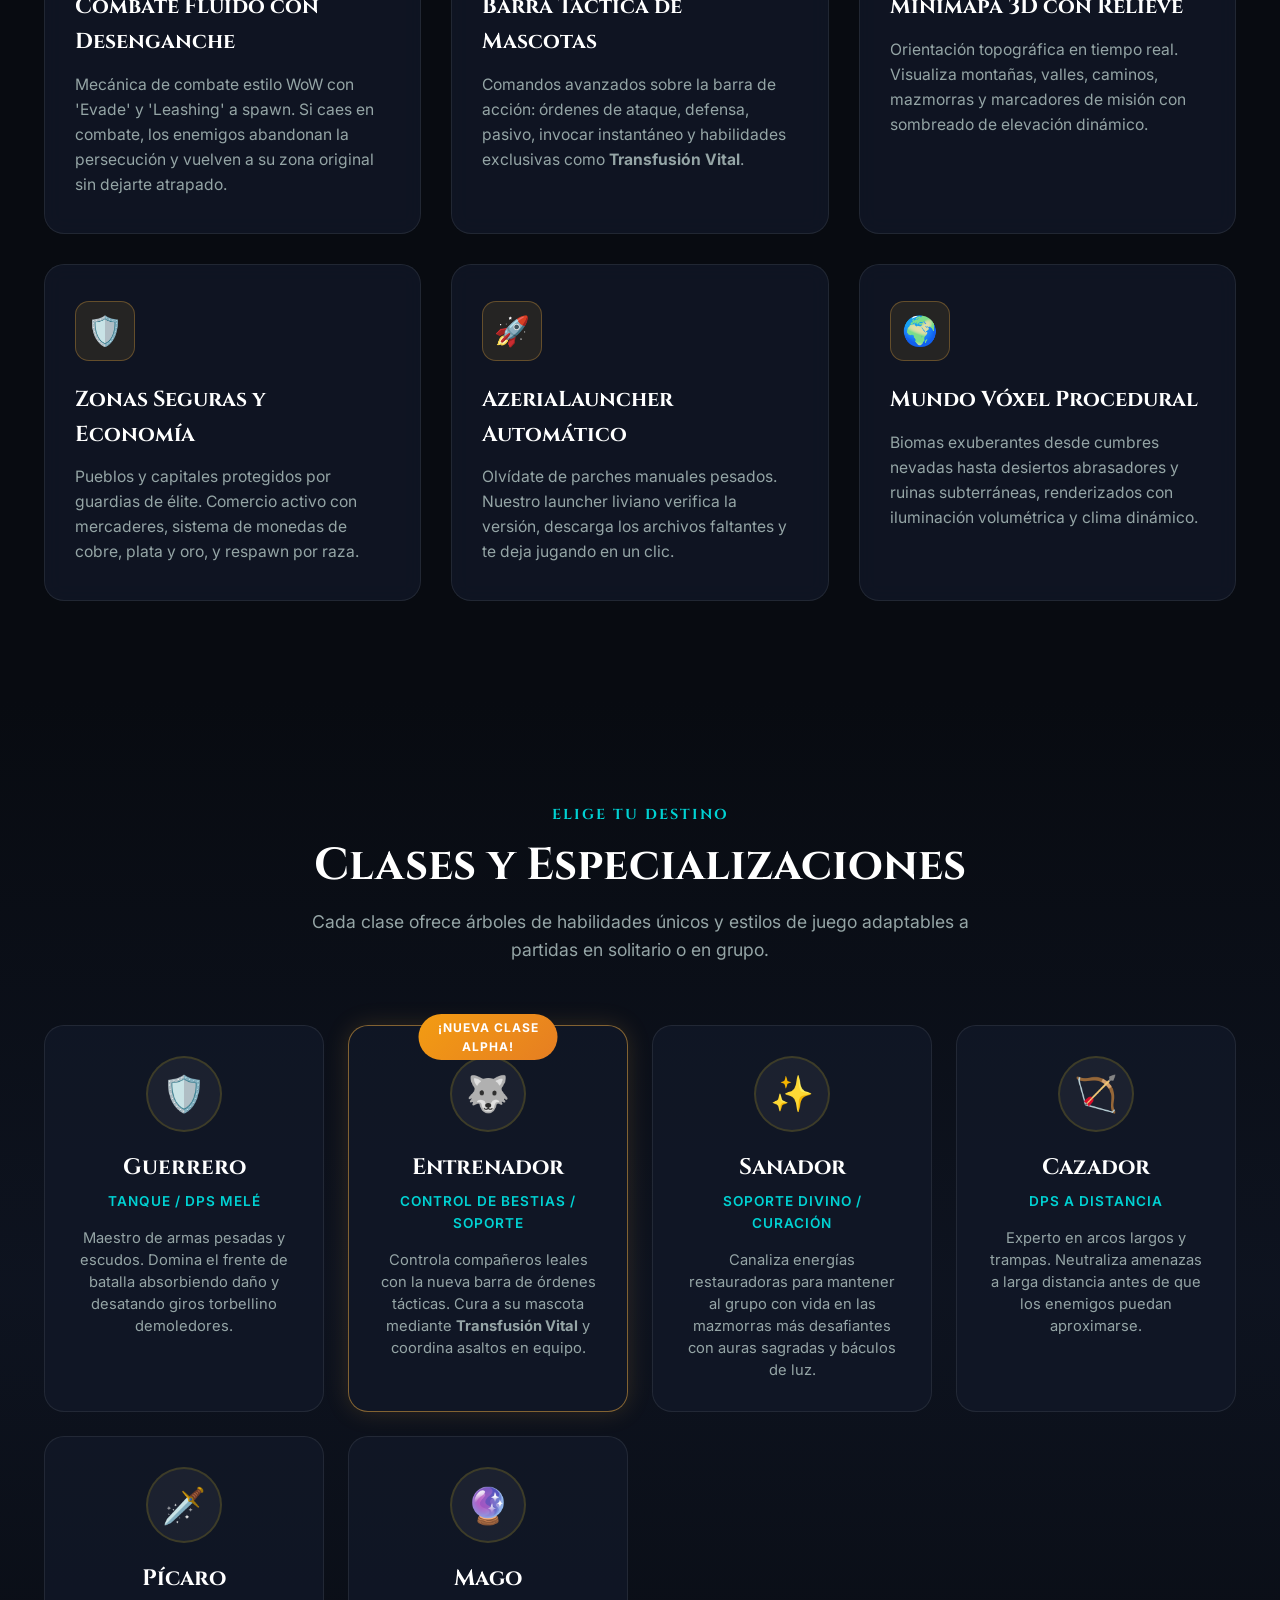
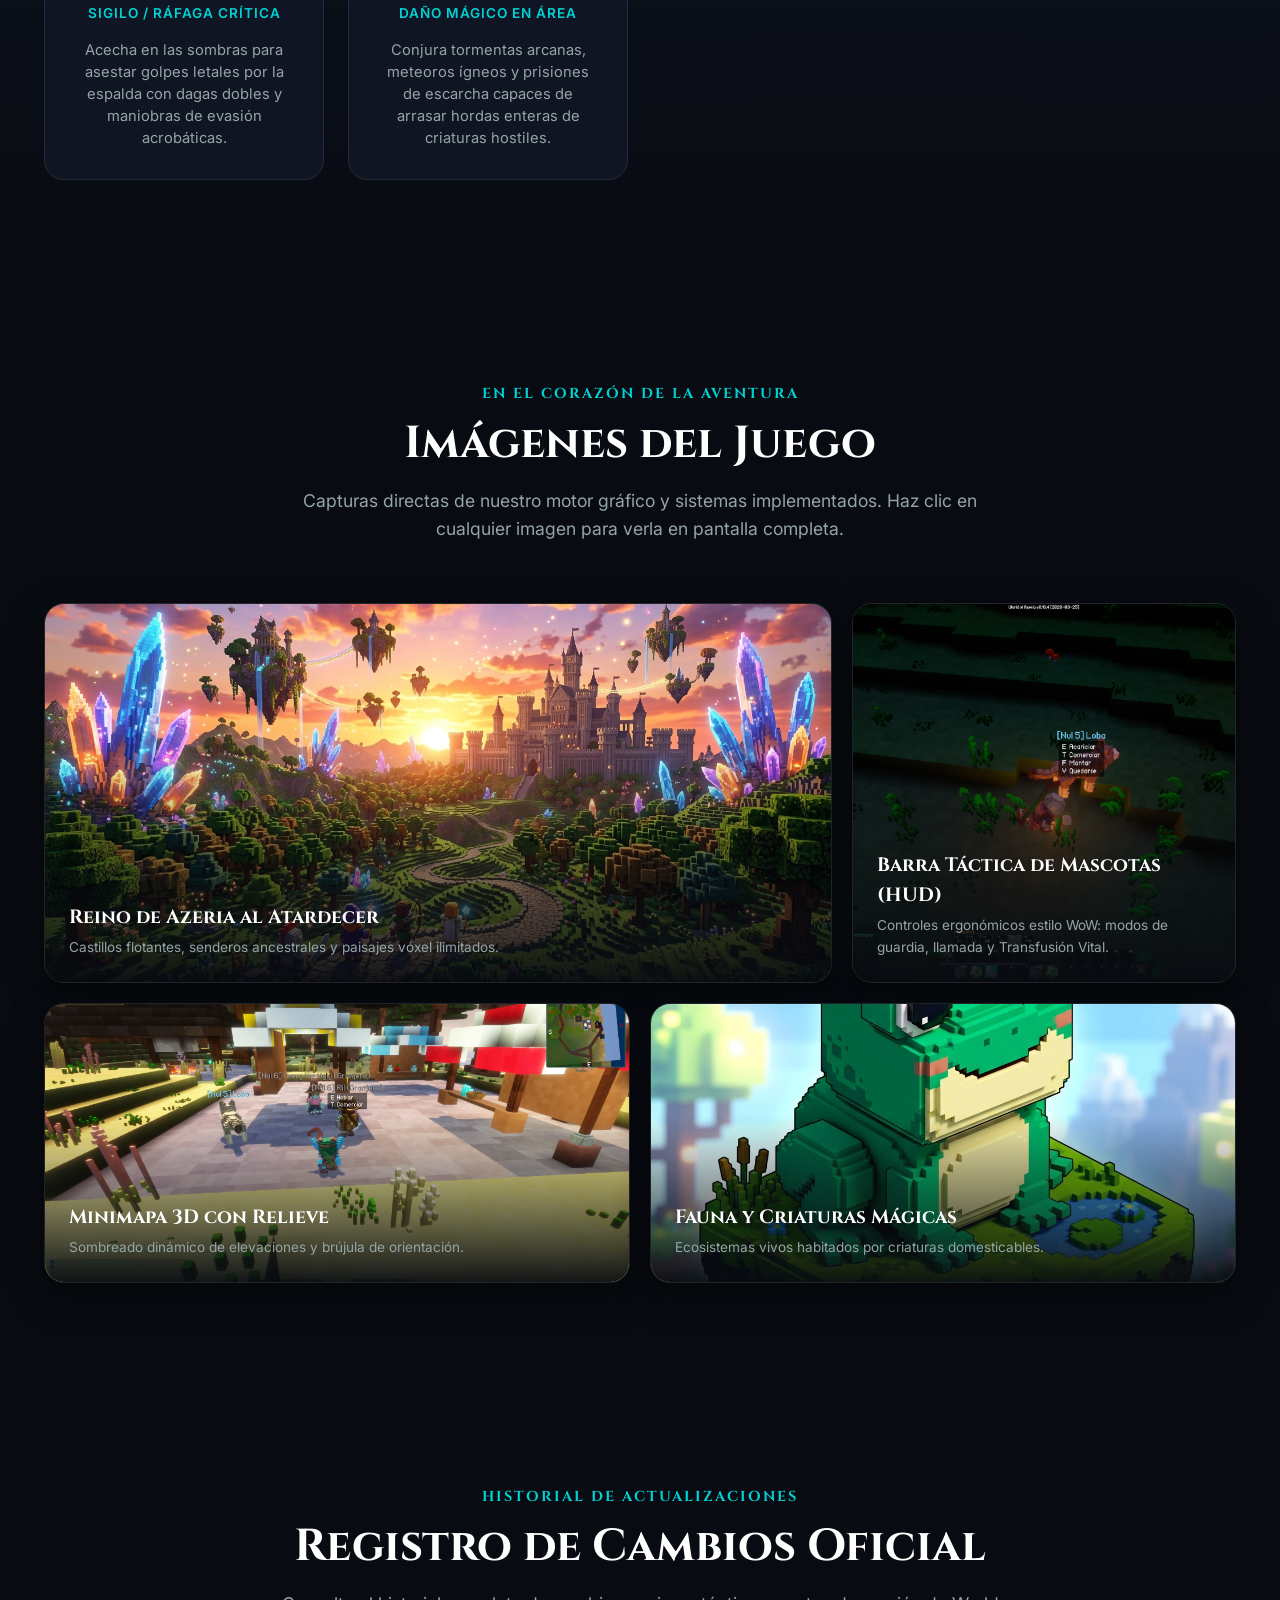
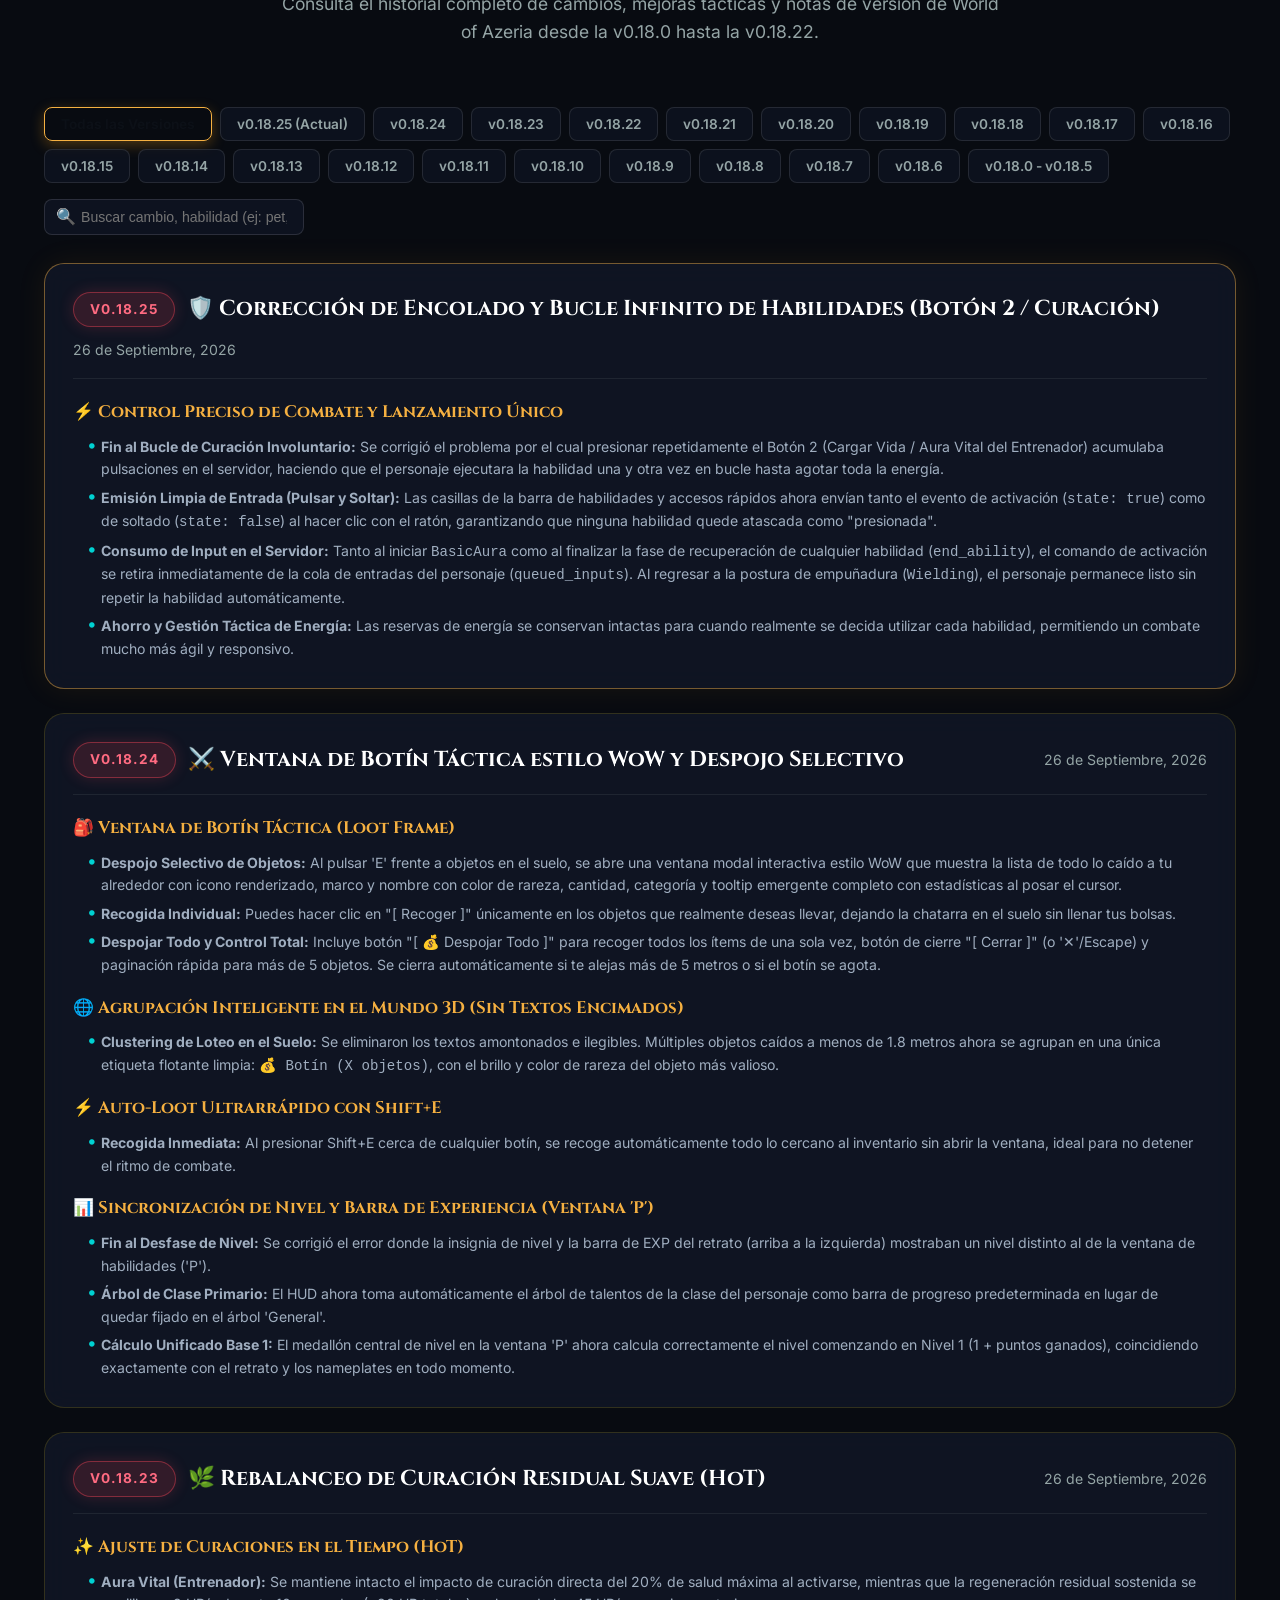
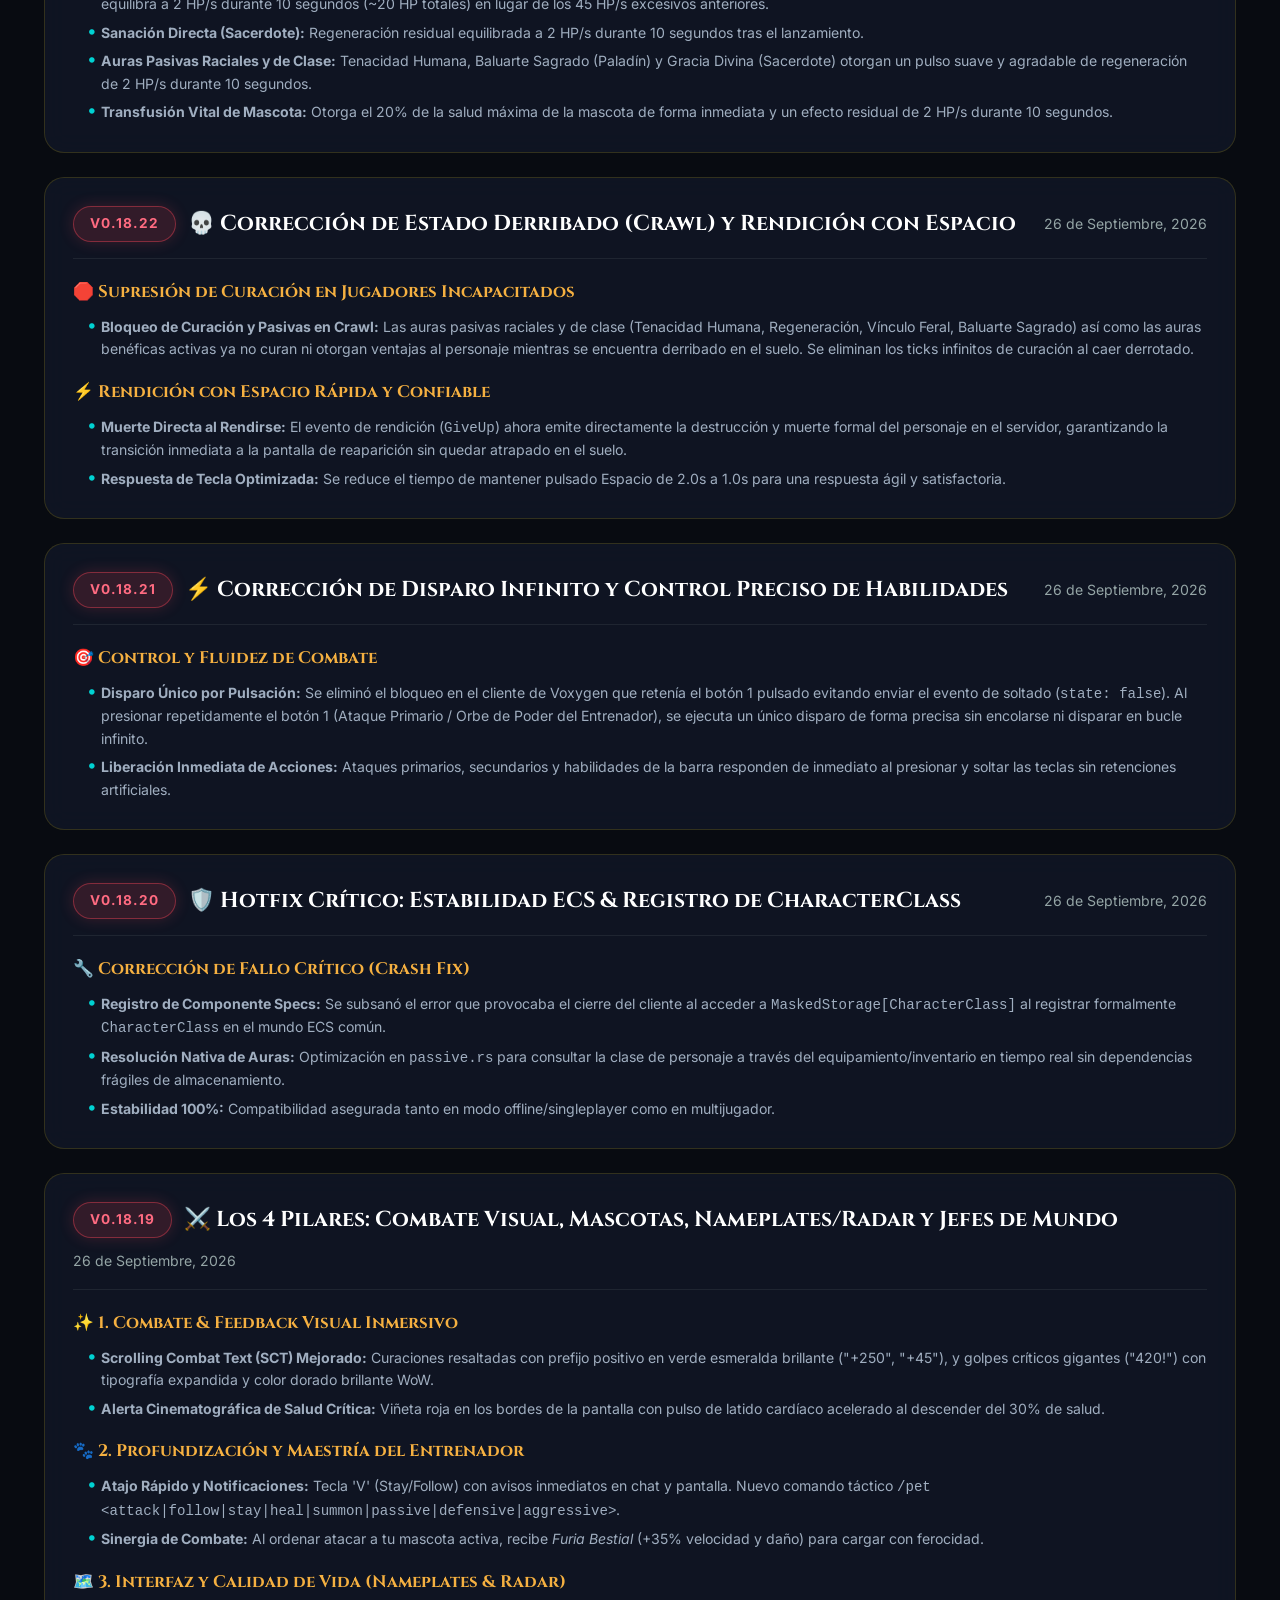
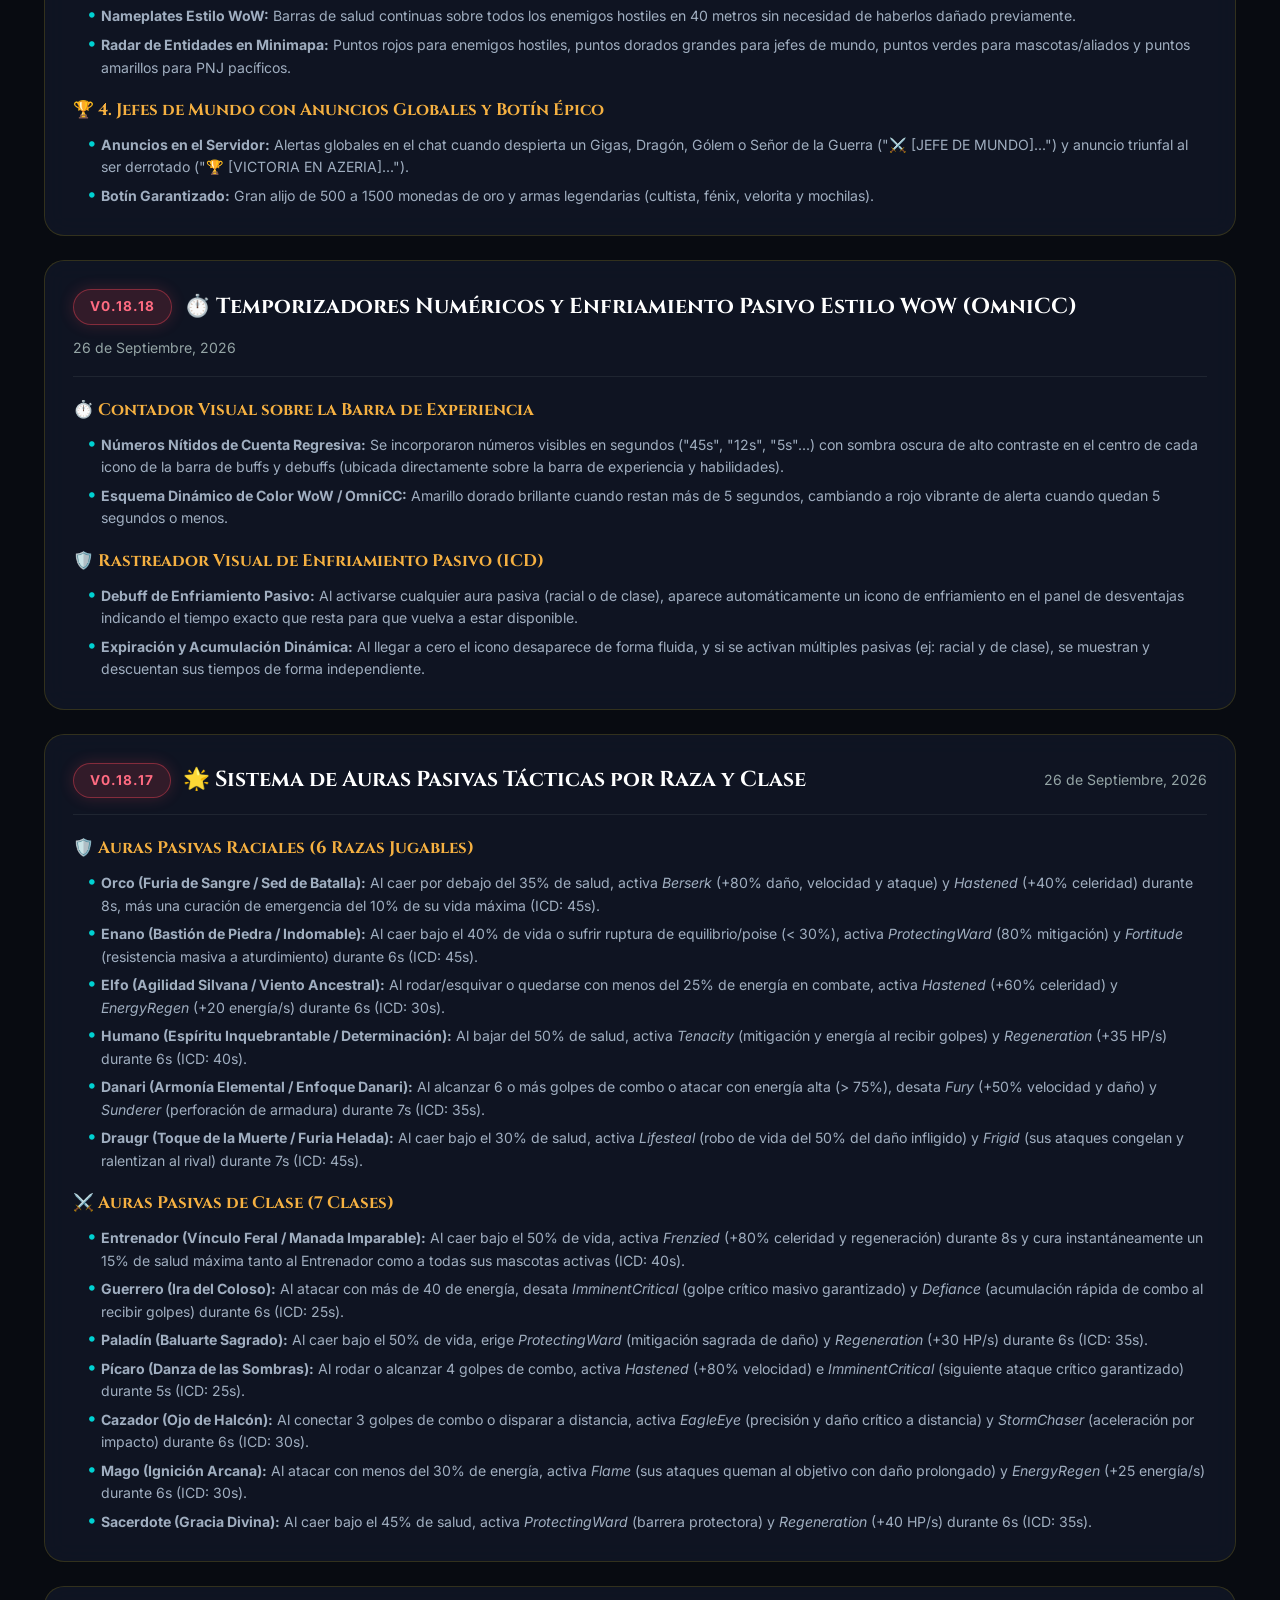
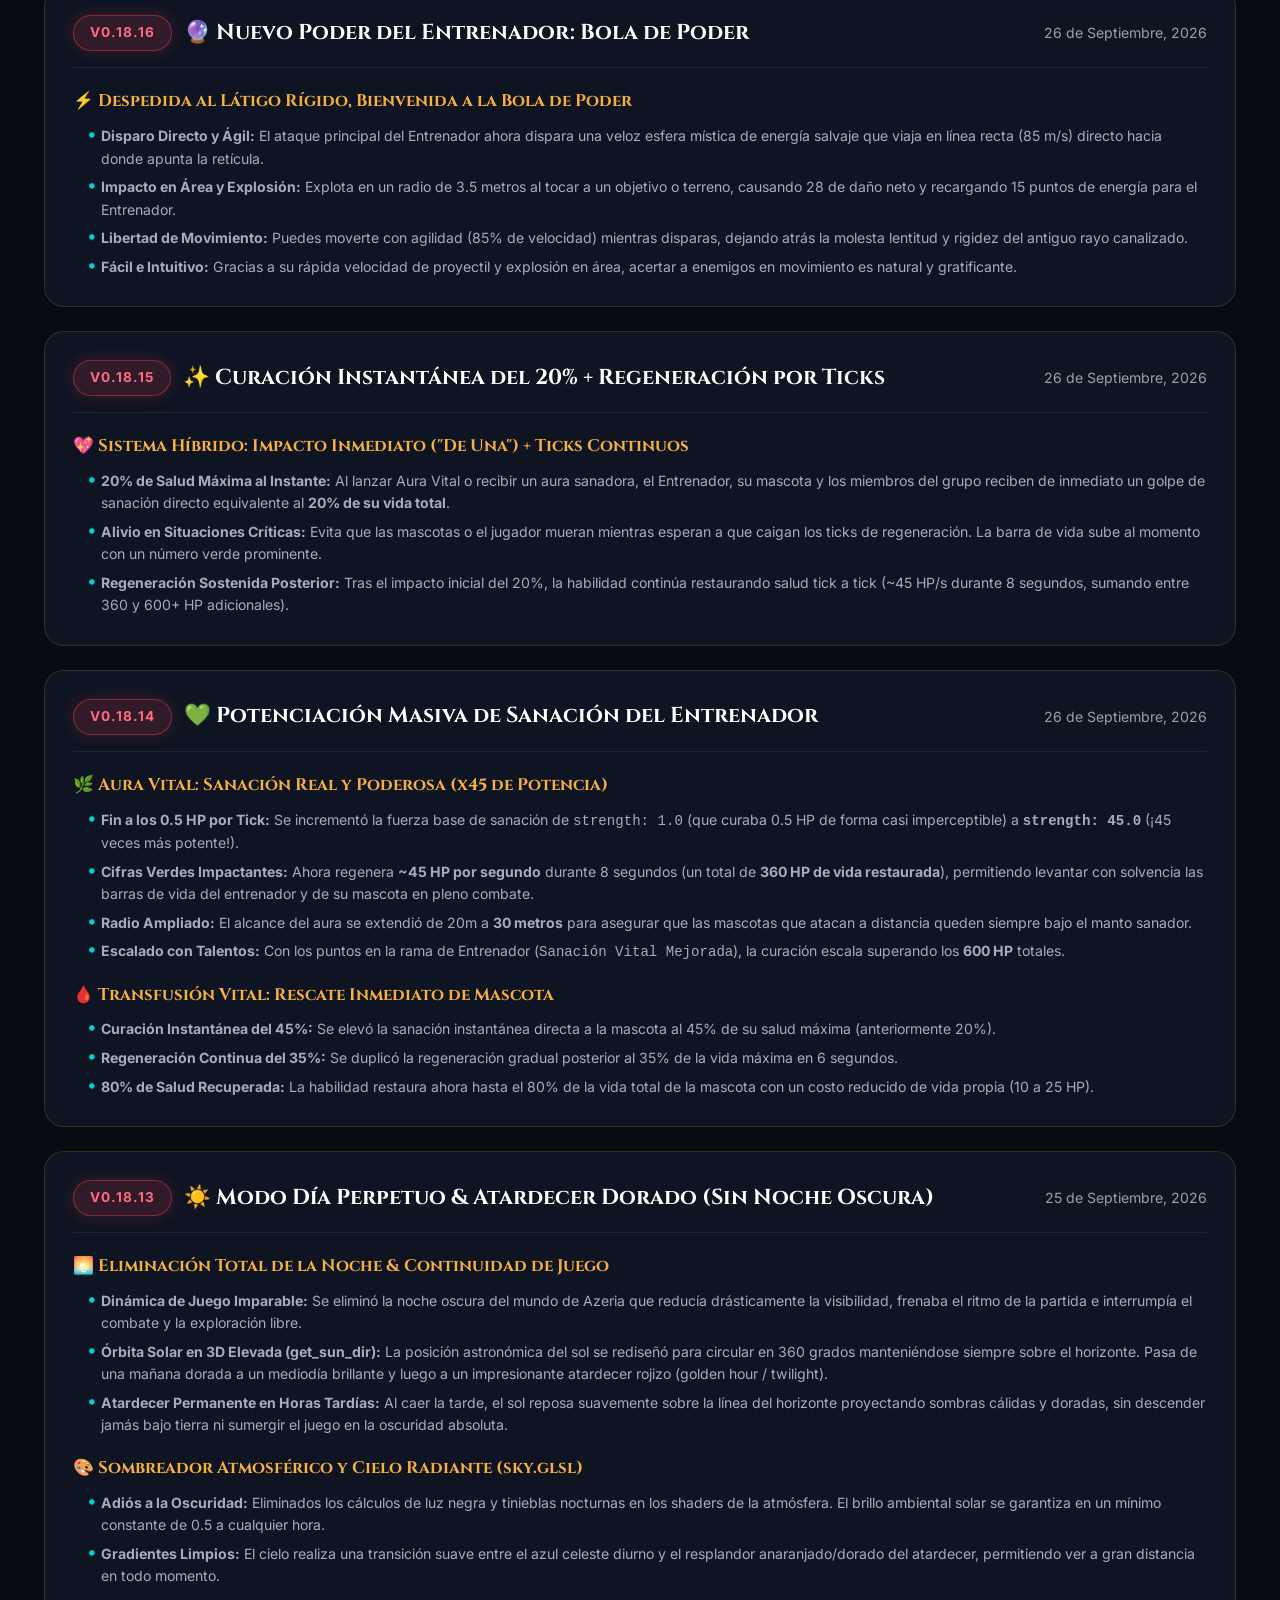
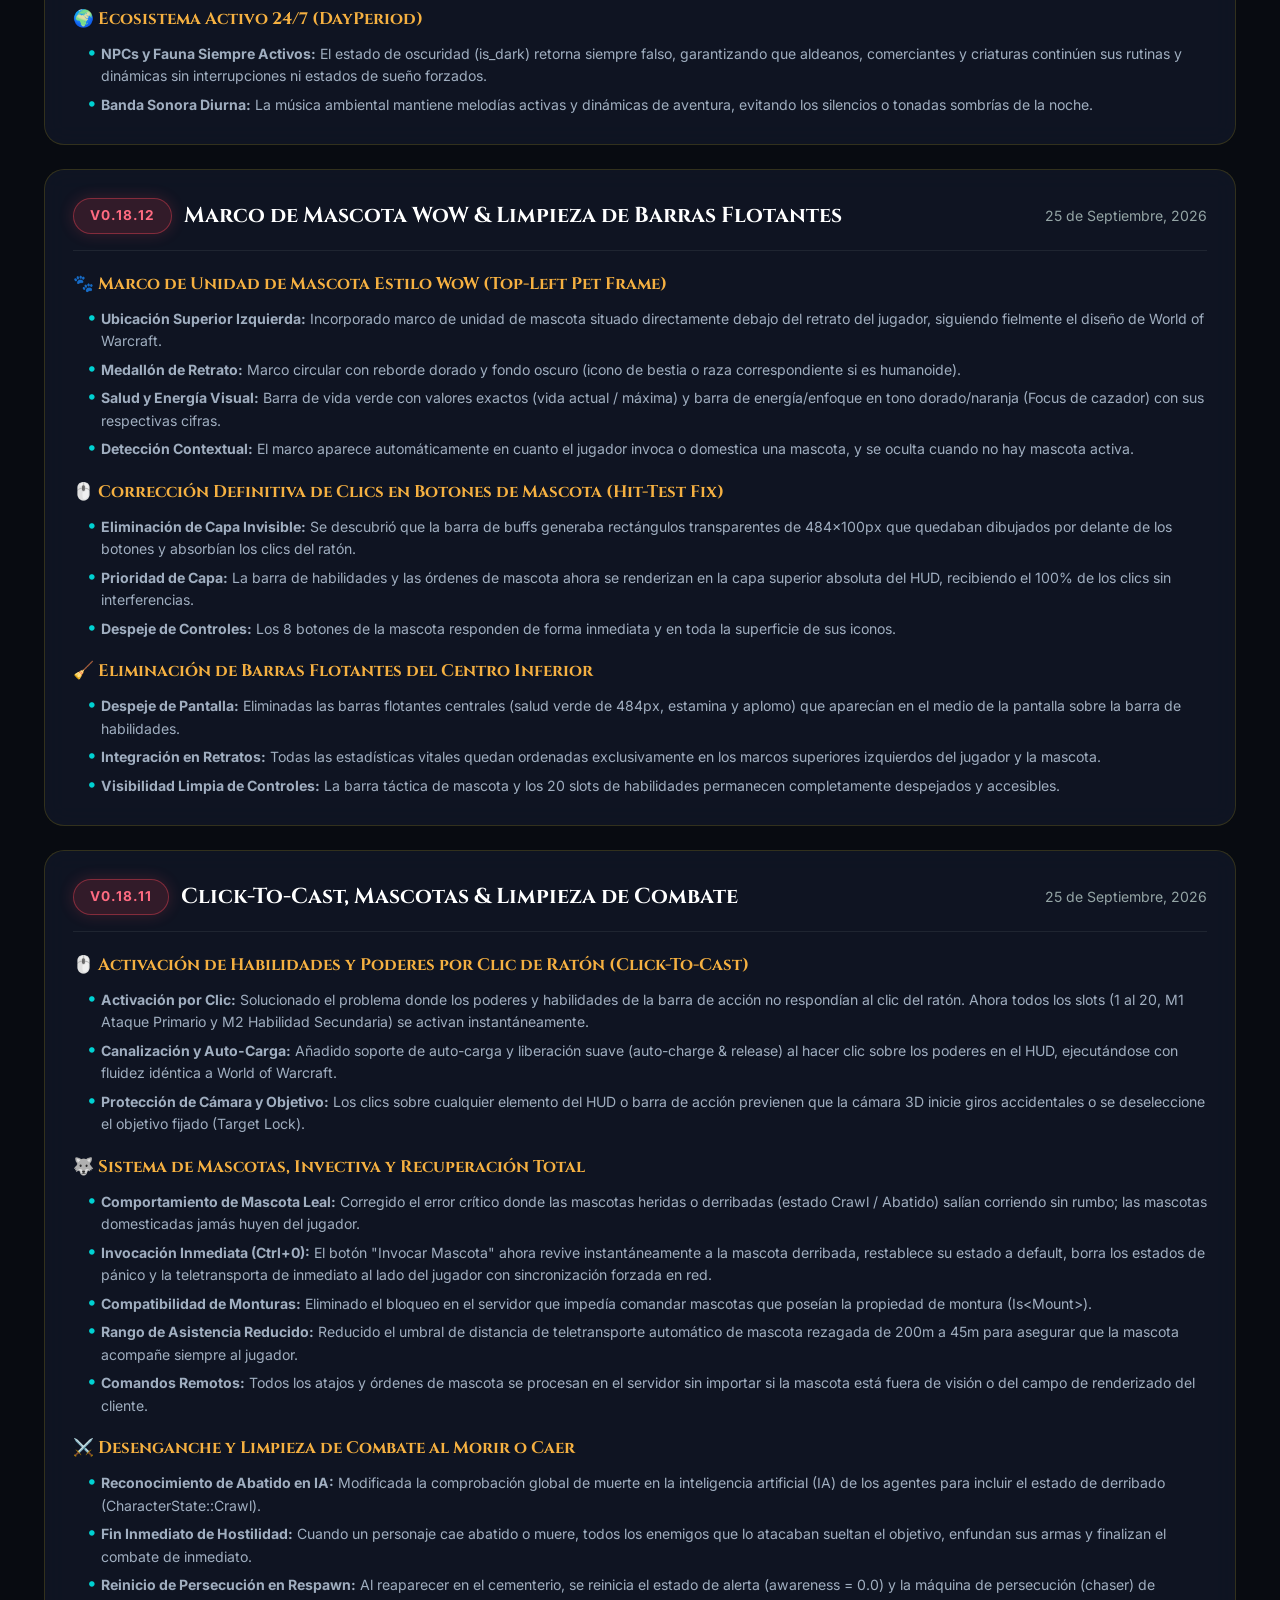
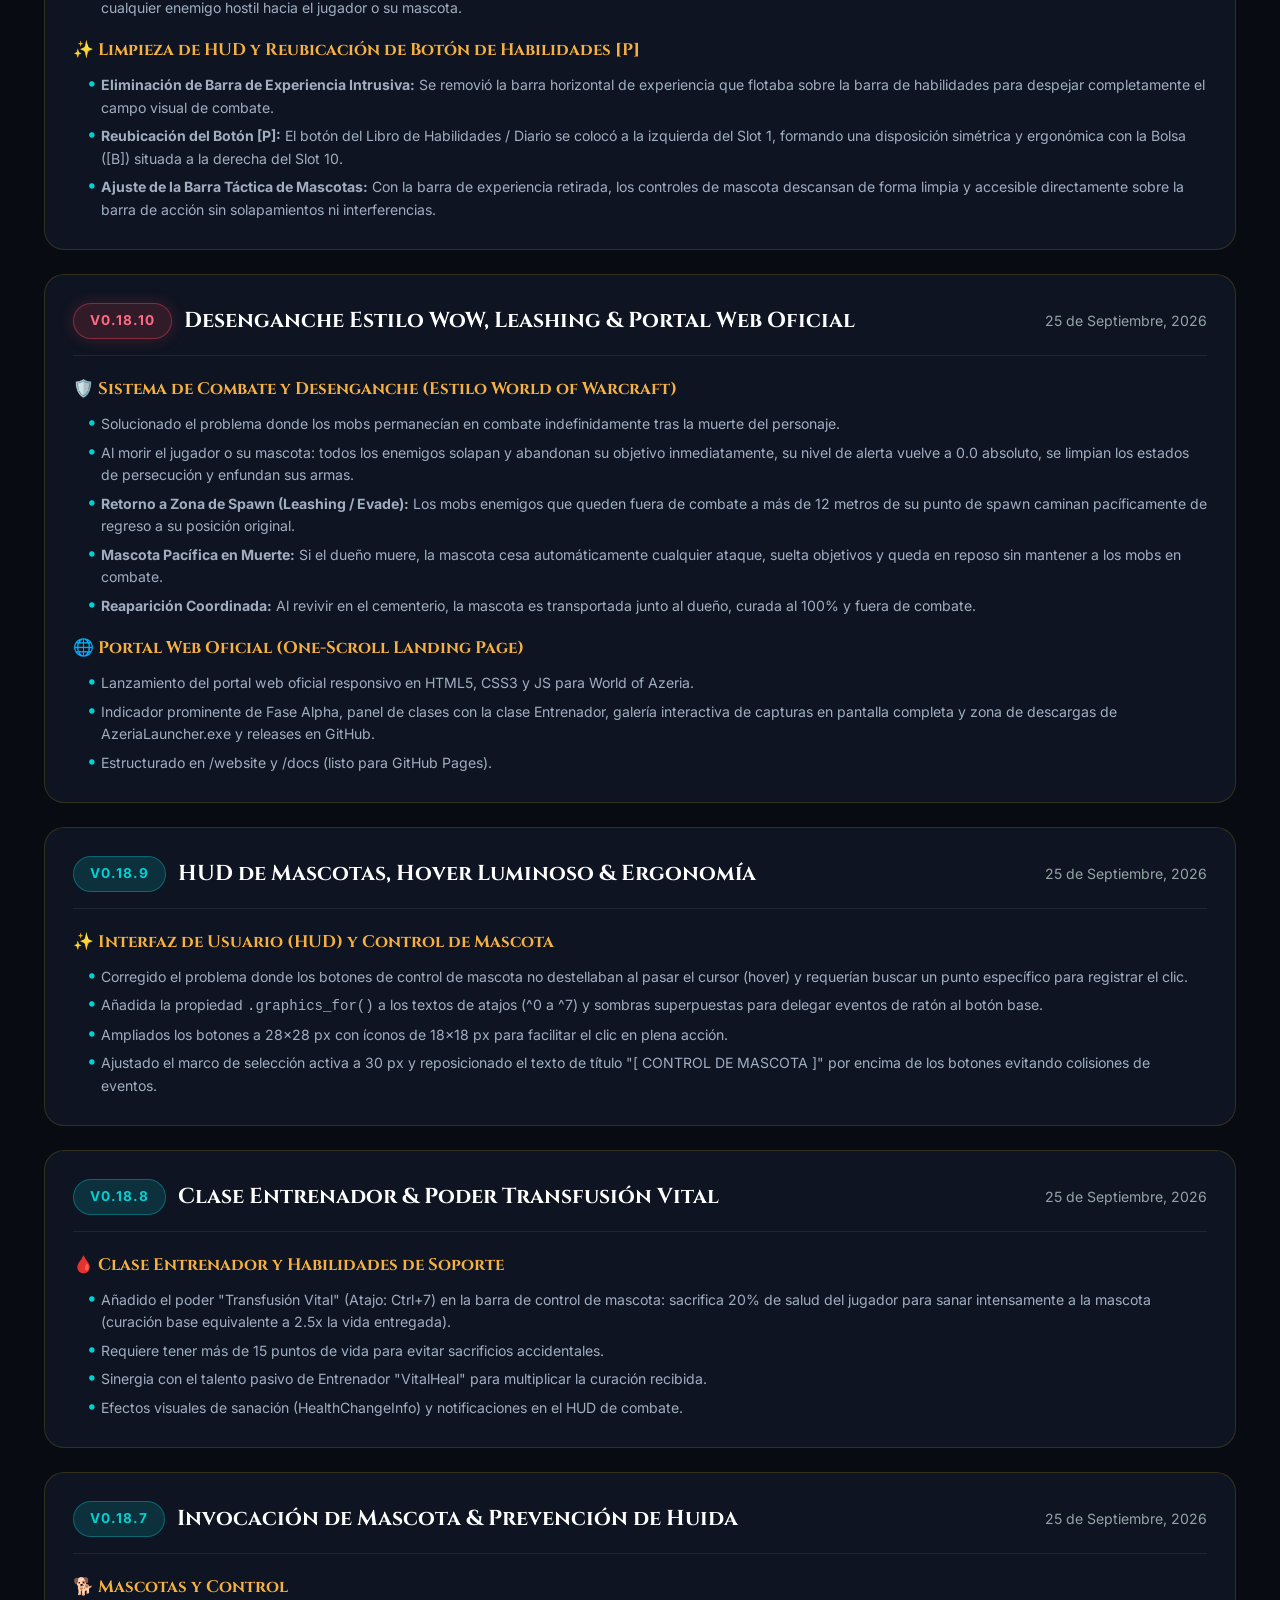
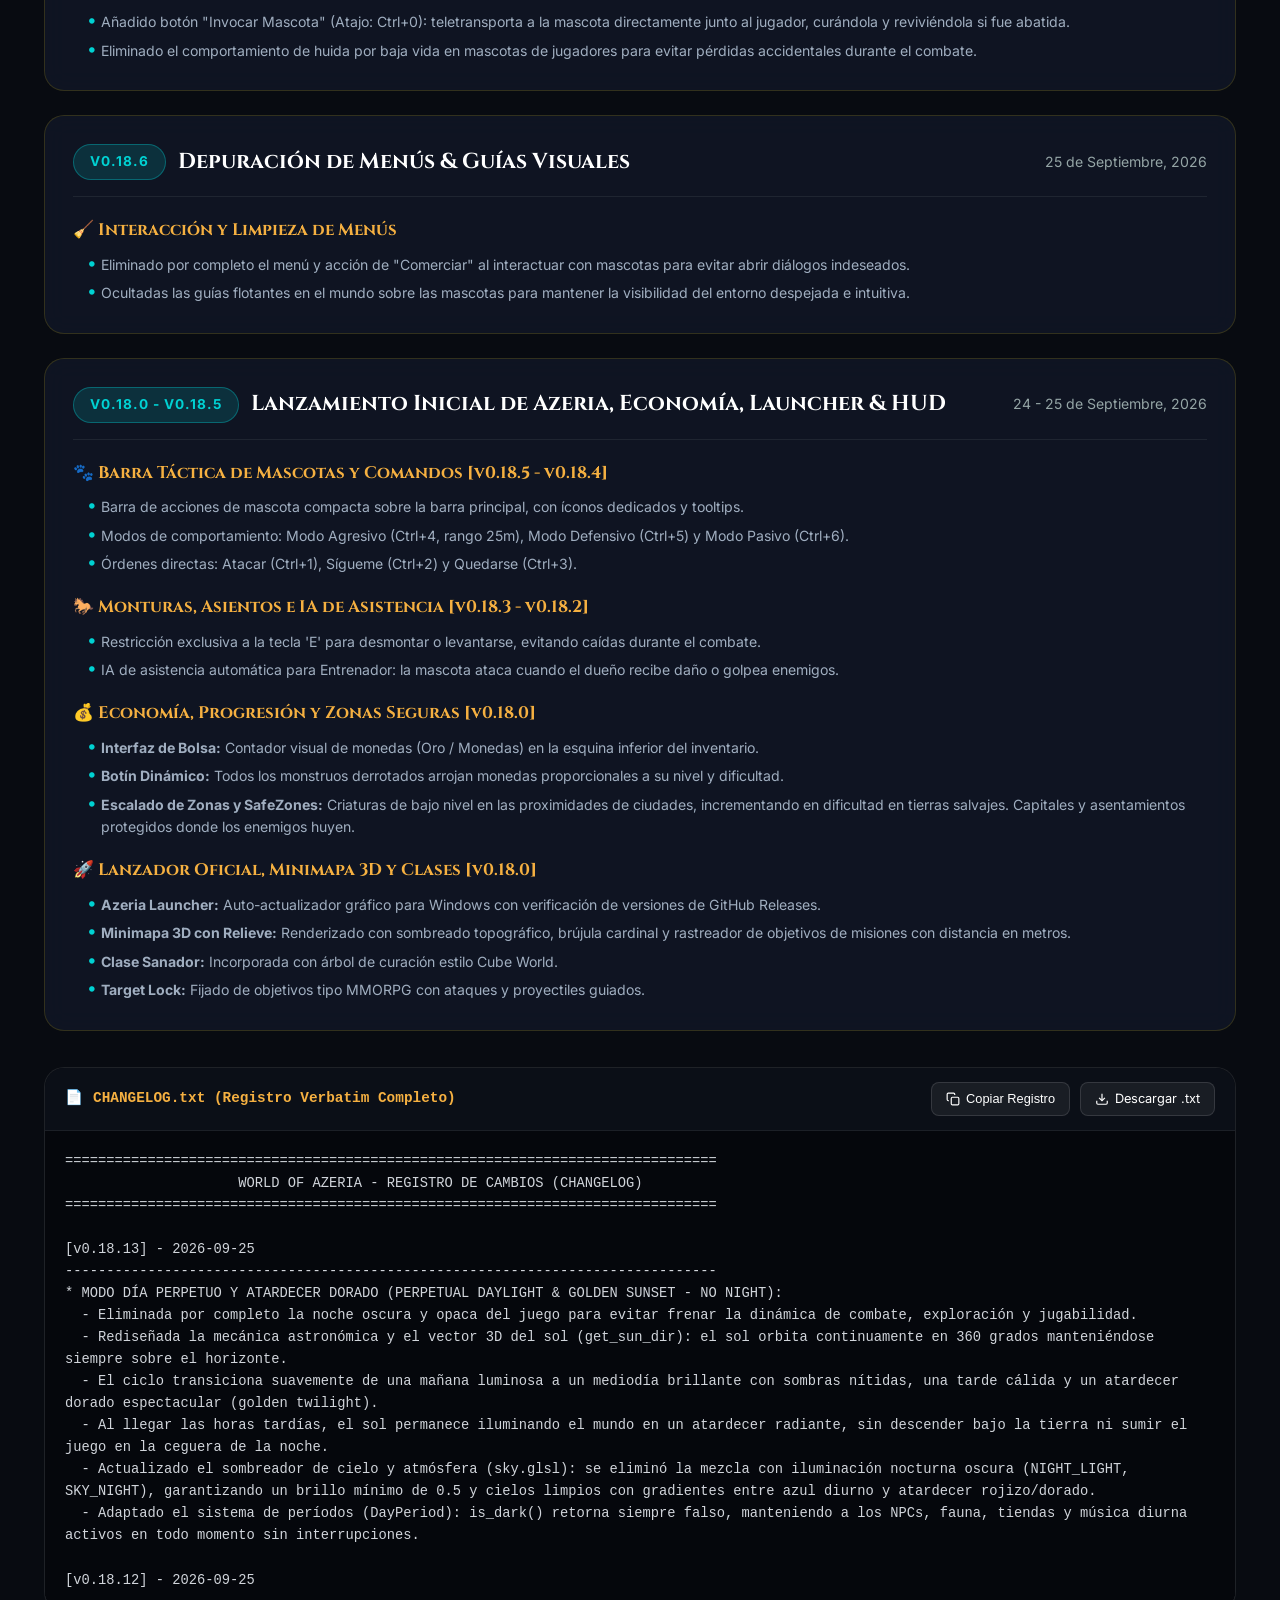
==== commit 5fc8f989: "fix(controls): eliminar encolado y bucle infinito en boton 2 y curacion del entrenador (v0.18.25)" ====
--- a/docs/index.html
+++ b/docs/index.html
@@ -58,7 +58,7 @@
           <span class="pulse-dot"></span>
           Fase Alpha Abierta
         </span>
-        <span class="badge badge-version">Parche v0.18.24</span>
+        <span class="badge badge-version">Parche v0.18.25</span>
       </div>
 
       <h1 class="hero-title">
@@ -298,7 +298,8 @@
       <div class="changelog-controls">
         <div class="changelog-filters">
           <button class="changelog-filter-btn active" data-filter="all">Todas las Versiones</button>
-          <button class="changelog-filter-btn" data-filter="v0.18.24">v0.18.24 (Actual)</button>
+          <button class="changelog-filter-btn" data-filter="v0.18.25">v0.18.25 (Actual)</button>
+          <button class="changelog-filter-btn" data-filter="v0.18.24">v0.18.24</button>
           <button class="changelog-filter-btn" data-filter="v0.18.23">v0.18.23</button>
           <button class="changelog-filter-btn" data-filter="v0.18.22">v0.18.22</button>
           <button class="changelog-filter-btn" data-filter="v0.18.21">v0.18.21</button>
@@ -327,8 +328,27 @@
 
       <!-- Timeline de Tarjetas Detalladas -->
       <div class="changelog-timeline" id="changelogTimeline">
+        <!-- v0.18.25 -->
+        <article class="changelog-card latest" data-version="v0.18.25">
+          <div class="changelog-card-header">
+            <div class="changelog-version-meta">
+              <span class="badge badge-alpha">v0.18.25</span>
+              <h3 class="changelog-version-title">🛡️ Corrección de Encolado y Bucle Infinito de Habilidades (Botón 2 / Curación)</h3>
+            </div>
+            <span class="changelog-date">26 de Septiembre, 2026</span>
+          </div>
+          
+          <h4 class="changelog-section-title">⚡ Control Preciso de Combate y Lanzamiento Único</h4>
+          <ul class="changelog-sublist">
+            <li><strong>Fin al Bucle de Curación Involuntario:</strong> Se corrigió el problema por el cual presionar repetidamente el Botón 2 (Cargar Vida / Aura Vital del Entrenador) acumulaba pulsaciones en el servidor, haciendo que el personaje ejecutara la habilidad una y otra vez en bucle hasta agotar toda la energía.</li>
+            <li><strong>Emisión Limpia de Entrada (Pulsar y Soltar):</strong> Las casillas de la barra de habilidades y accesos rápidos ahora envían tanto el evento de activación (<code>state: true</code>) como de soltado (<code>state: false</code>) al hacer clic con el ratón, garantizando que ninguna habilidad quede atascada como "presionada".</li>
+            <li><strong>Consumo de Input en el Servidor:</strong> Tanto al iniciar <code>BasicAura</code> como al finalizar la fase de recuperación de cualquier habilidad (<code>end_ability</code>), el comando de activación se retira inmediatamente de la cola de entradas del personaje (<code>queued_inputs</code>). Al regresar a la postura de empuñadura (<code>Wielding</code>), el personaje permanece listo sin repetir la habilidad automáticamente.</li>
+            <li><strong>Ahorro y Gestión Táctica de Energía:</strong> Las reservas de energía se conservan intactas para cuando realmente se decida utilizar cada habilidad, permitiendo un combate mucho más ágil y responsivo.</li>
+          </ul>
+        </article>
+
         <!-- v0.18.24 -->
-        <article class="changelog-card latest" data-version="v0.18.24">
+        <article class="changelog-card" data-version="v0.18.24">
           <div class="changelog-card-header">
             <div class="changelog-version-meta">
               <span class="badge badge-alpha">v0.18.24</span>
@@ -1048,7 +1068,7 @@
             <svg width="20" height="20" viewBox="0 0 24 24" fill="none" stroke="currentColor" stroke-width="2.5"><path d="M21 15v4a2 2 0 0 1-2 2H5a2 2 0 0 1-2-2v-4"/><polyline points="7 10 12 15 17 10"/><line x1="12" y1="15" x2="12" y2="3"/></svg>
             Descargar AzeriaLauncher.exe
           </a>
-          <span class="download-meta">Versión v0.18.24 • ~2.5 MB • Windows 64-bit</span>
+          <span class="download-meta">Versión v0.18.25 • ~2.5 MB • Windows 64-bit</span>
         </div>
 
         <!-- Cliente Completo ZIP -->
@@ -1099,7 +1119,7 @@
         <div class="footer-brand">
           <h3>WORLD OF <span class="text-gold">AZERIA</span></h3>
           <p>Un proyecto impulsado por la comunidad para ofrecer una experiencia MMORPG profunda, inmersiva y táctica en un mundo abierto vóxel.</p>
-          <div class="badge badge-alpha">Alpha Build v0.18.24</div>
+          <div class="badge badge-alpha">Alpha Build v0.18.25</div>
         </div>
 
         <div class="footer-col">
